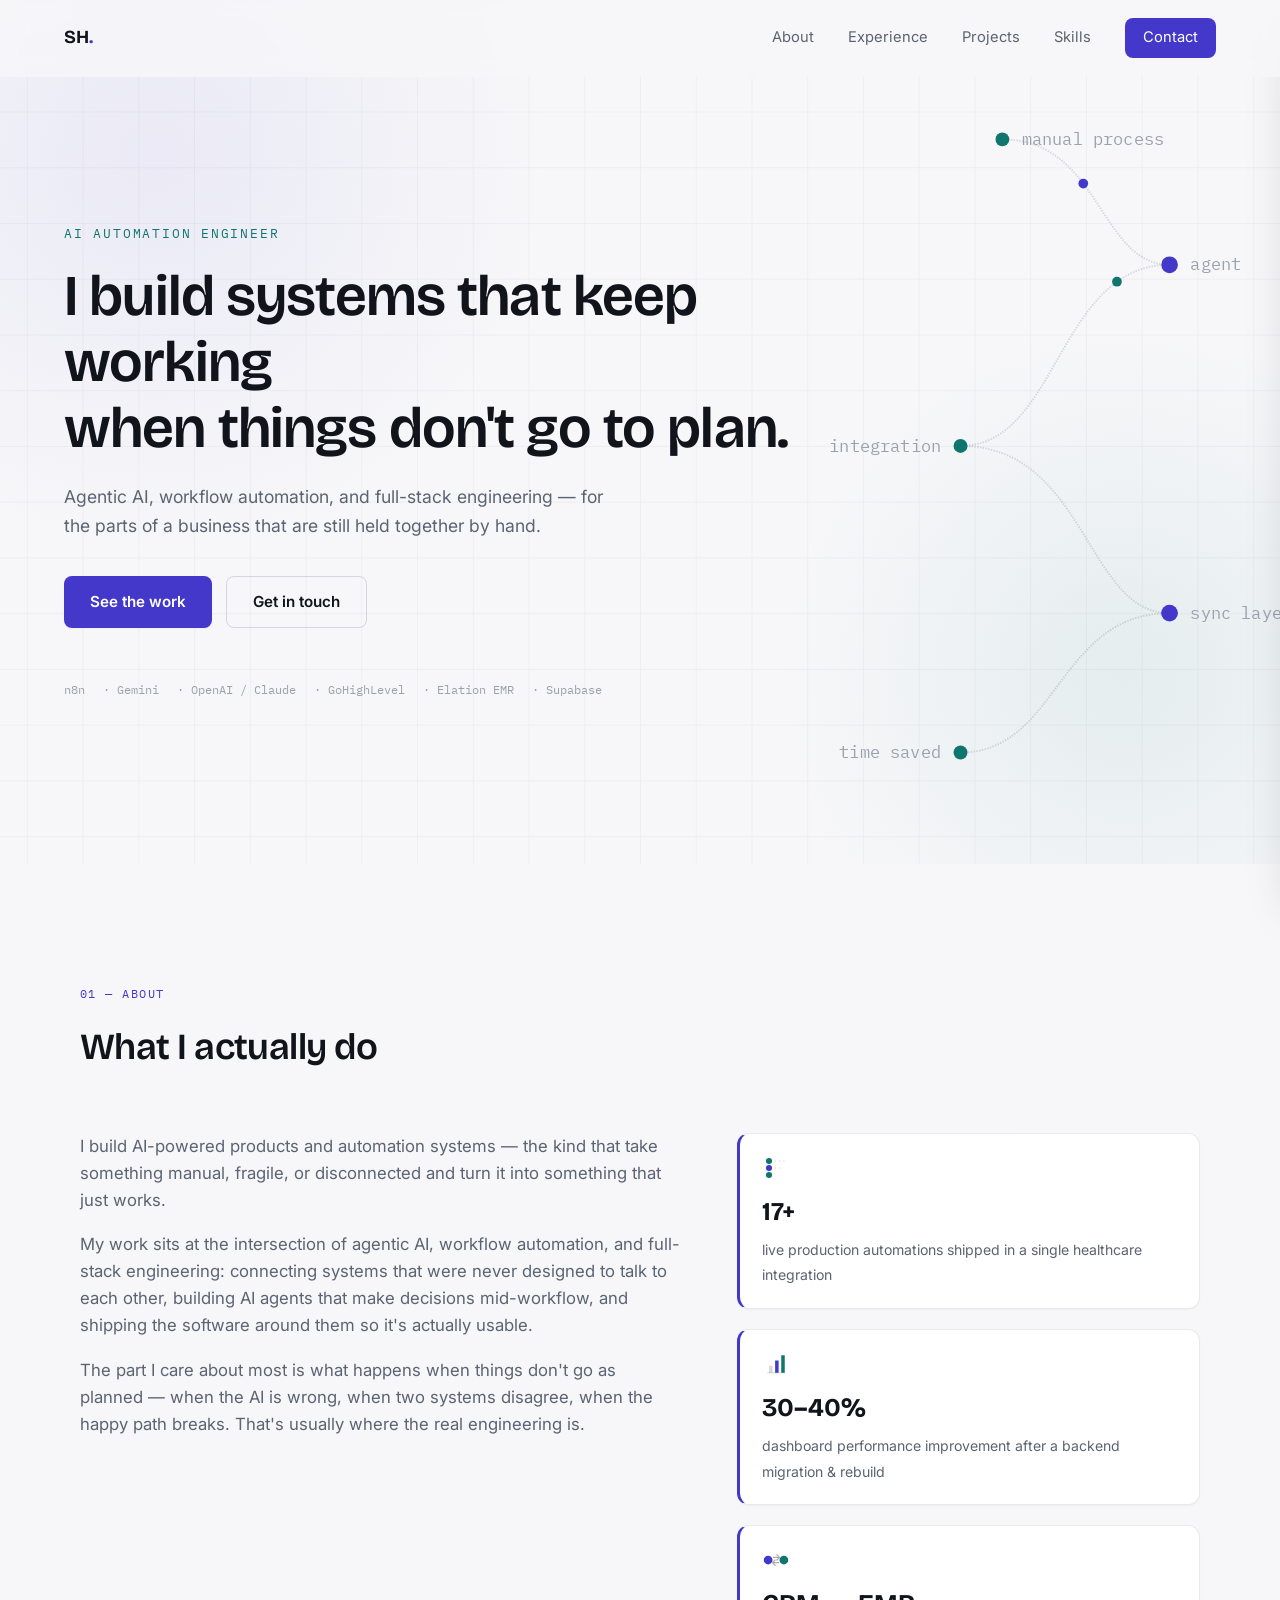
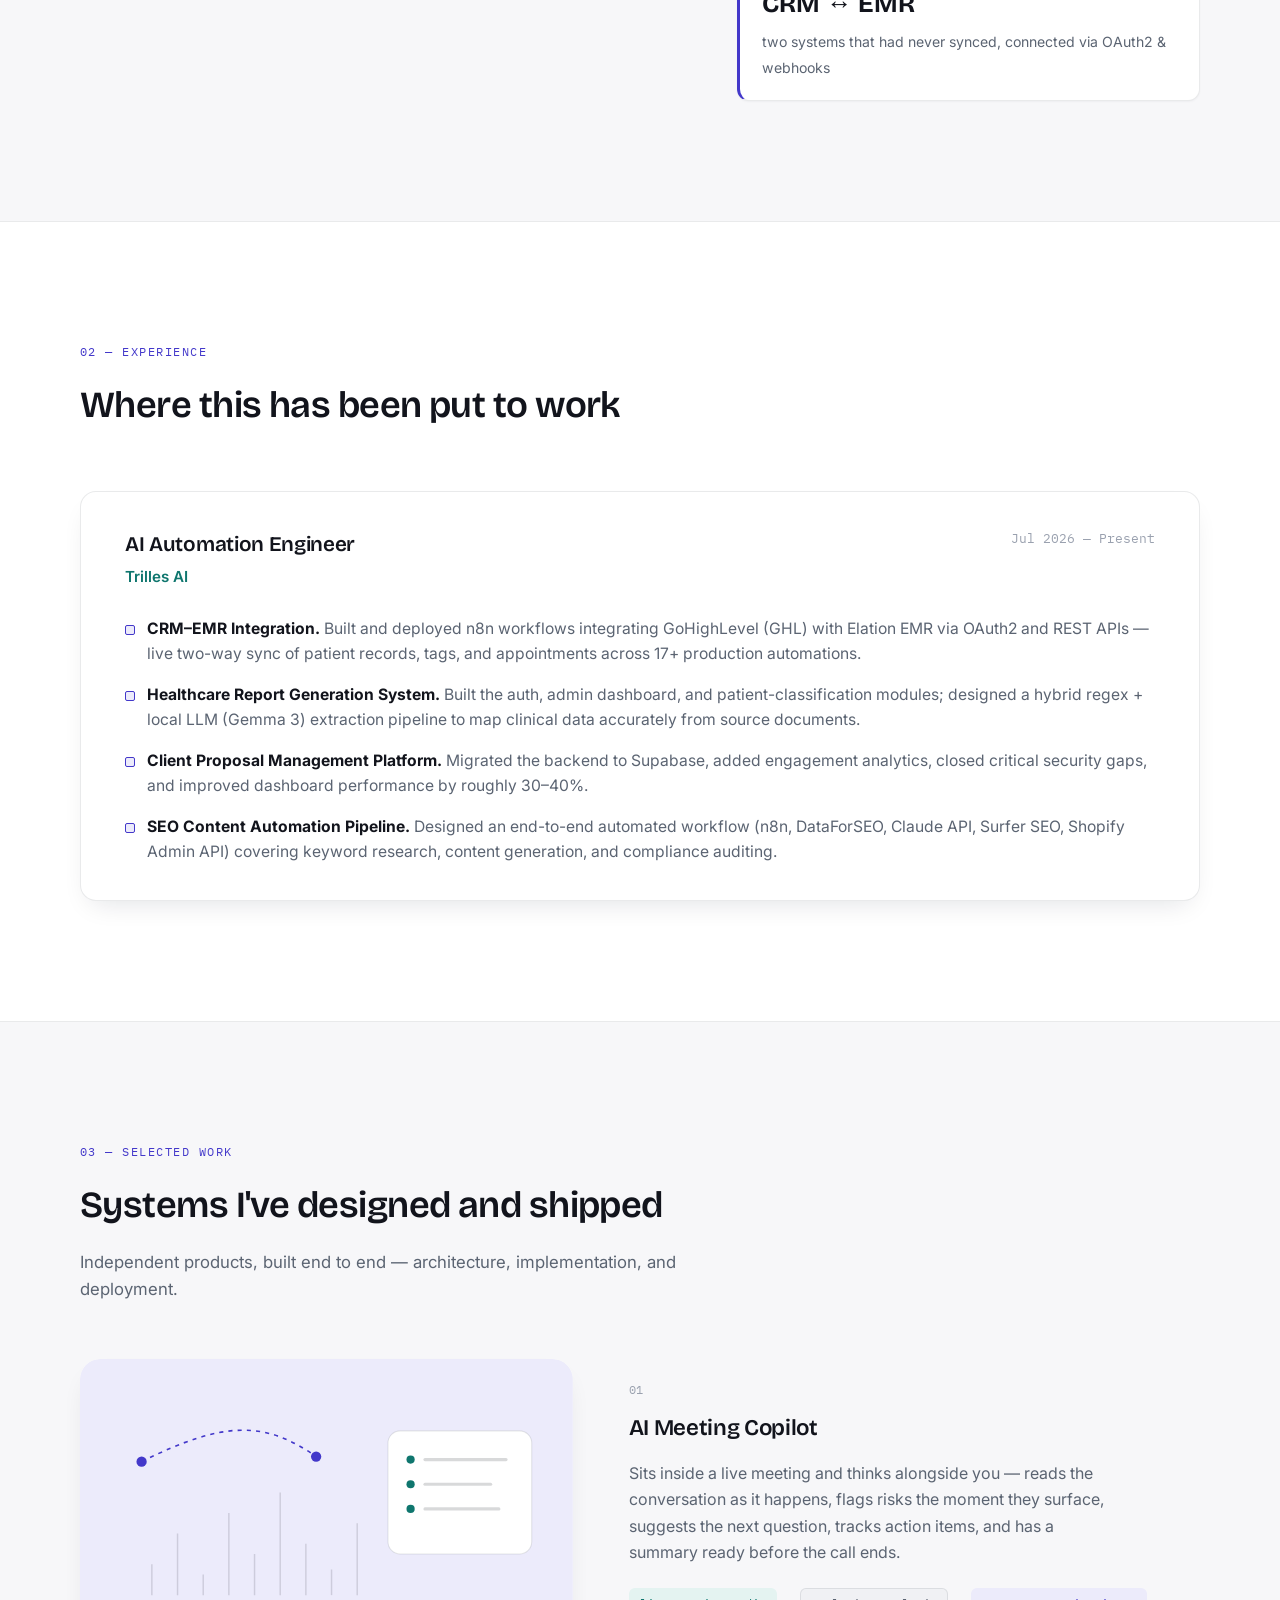
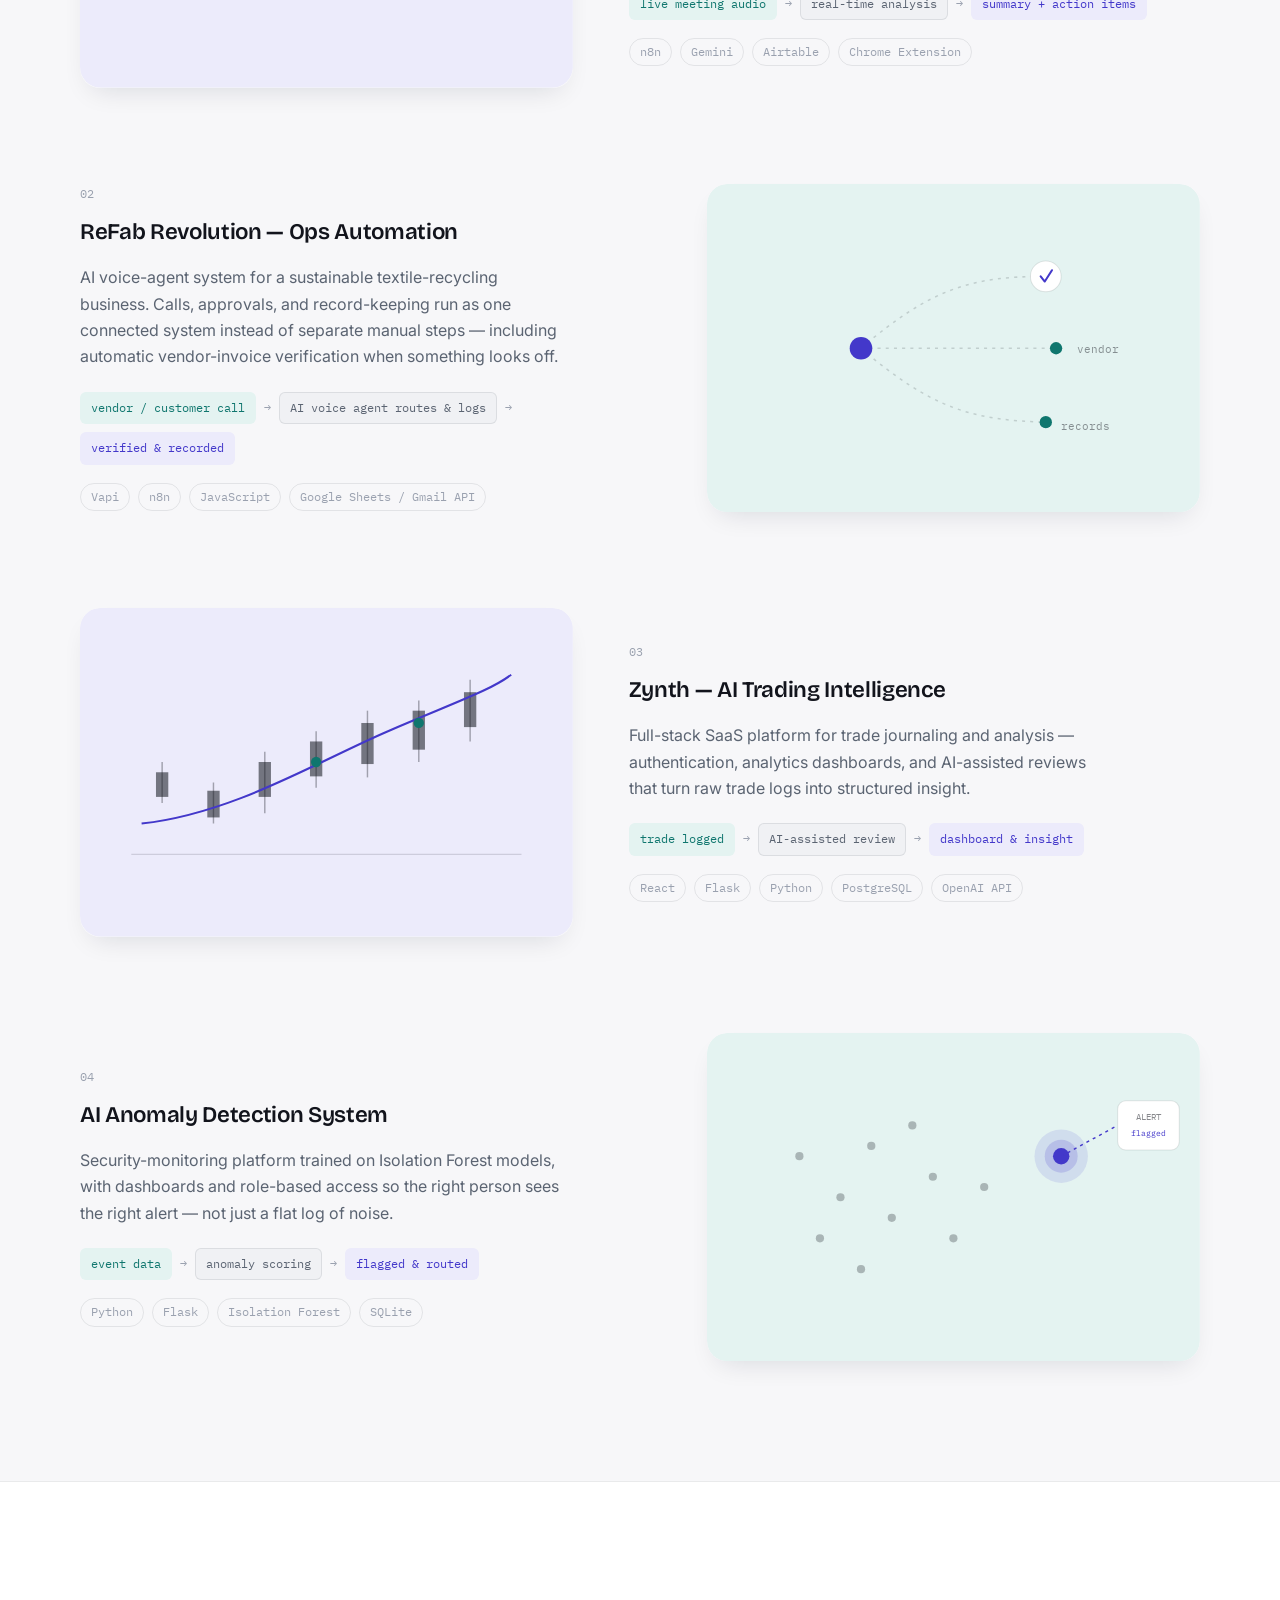
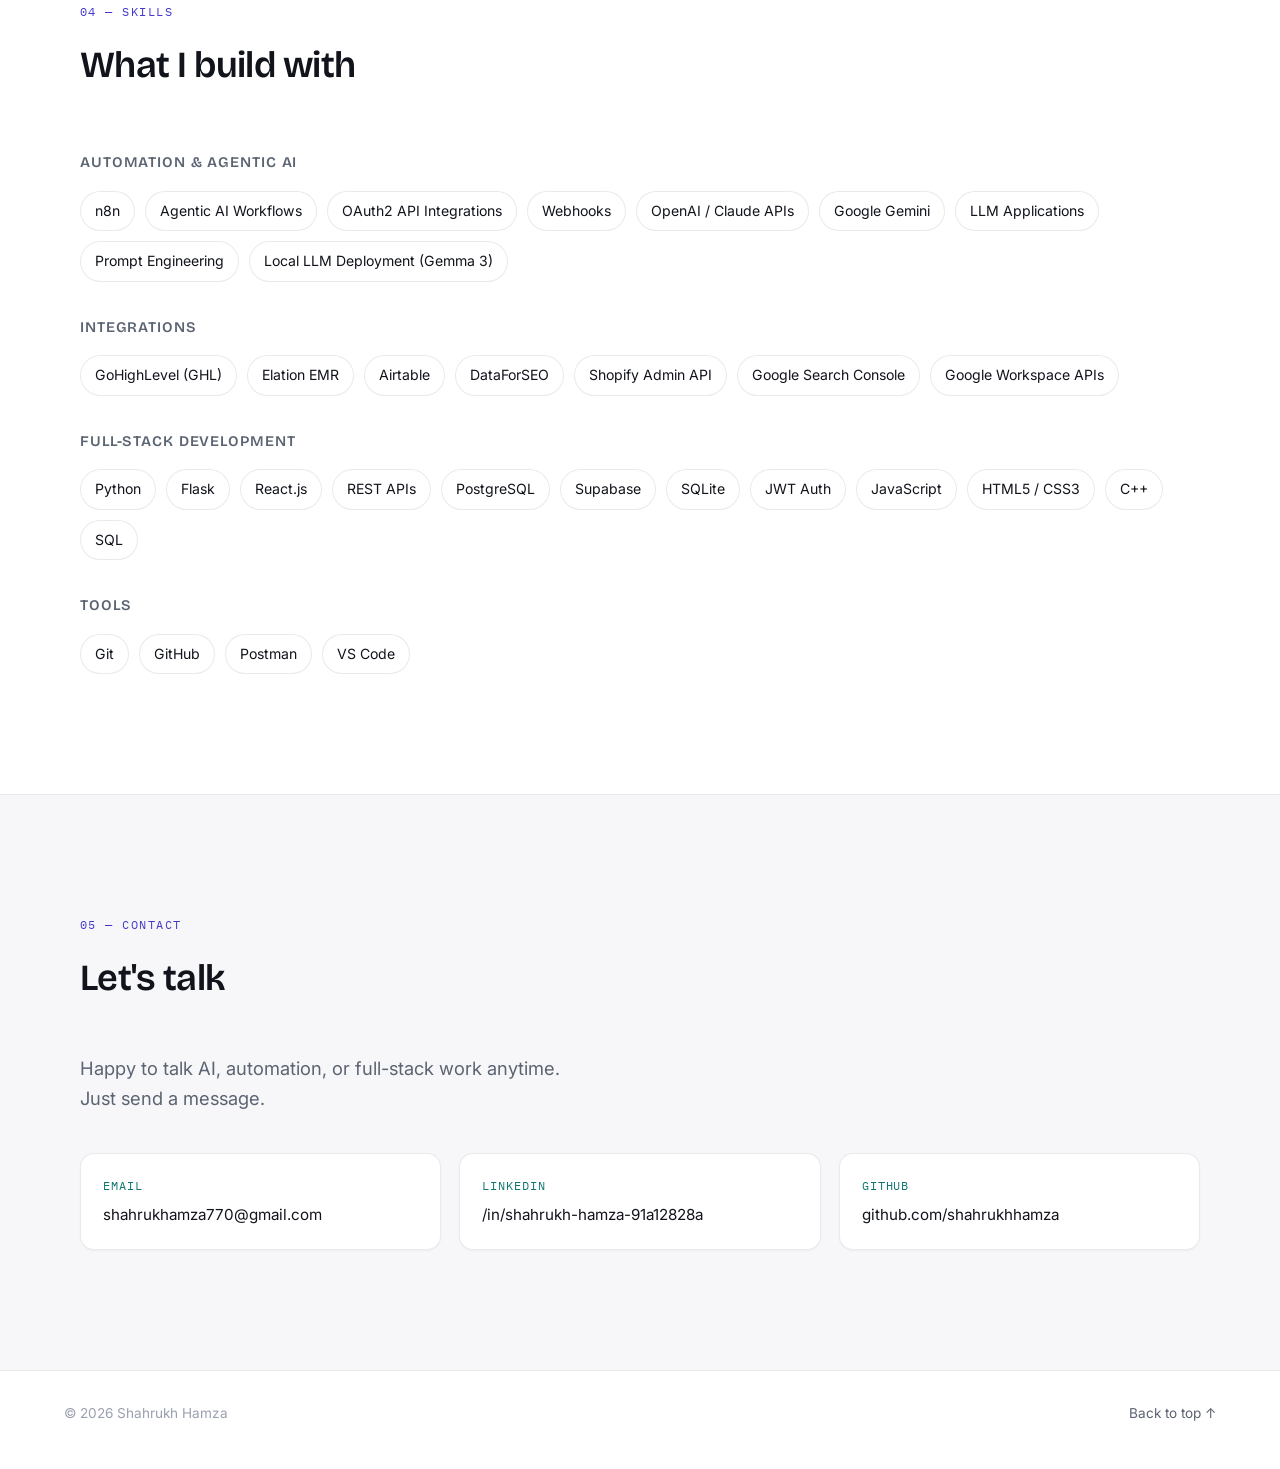
==== index.html @ 1cb0f859 "Initial portfolio" ====
<!DOCTYPE html>
<html lang="en">
<head>
<meta charset="UTF-8">
<meta name="viewport" content="width=device-width, initial-scale=1.0">
<title>Shahrukh Hamza — AI Automation Engineer</title>
<meta name="description" content="AI Automation Engineer building agentic AI systems, integrations, and full-stack apps.">
<link rel="preconnect" href="https://fonts.googleapis.com">
<link rel="preconnect" href="https://fonts.gstatic.com" crossorigin>
<link href="https://fonts.googleapis.com/css2?family=Bricolage+Grotesque:opsz,wght@12..96,400..800&family=Inter:wght@400;500;600;700&family=IBM+Plex+Mono:wght@400;500&display=swap" rel="stylesheet">
<link rel="stylesheet" href="style.css">
</head>
<body>

<div class="progress" id="progress"></div>

<header class="nav" id="nav">
  <a href="#hero" class="nav__mark">SH<span class="nav__dot">.</span></a>
  <nav class="nav__links">
    <a href="#about" data-nav="about">About</a>
    <a href="#experience" data-nav="experience">Experience</a>
    <a href="#projects" data-nav="projects">Projects</a>
    <a href="#skills" data-nav="skills">Skills</a>
    <a href="#contact" class="nav__cta" data-nav="contact">Contact</a>
  </nav>
  <button class="nav__toggle" id="navToggle" aria-label="Toggle menu" aria-expanded="false">
    <span></span><span></span><span></span>
  </button>
</header>

<div class="mobile-menu" id="mobileMenu">
  <a href="#about">About</a>
  <a href="#experience">Experience</a>
  <a href="#projects">Projects</a>
  <a href="#skills">Skills</a>
  <a href="#contact">Contact</a>
</div>

<main>

  <!-- ================= HERO ================= -->
  <section class="hero" id="hero">
    <svg class="hero__graph" viewBox="0 0 1200 620" preserveAspectRatio="xMidYMid slice" aria-hidden="true">
      <defs>
        <pattern id="grid" width="40" height="40" patternUnits="userSpaceOnUse">
          <path d="M 40 0 L 0 0 0 40" fill="none" stroke="rgba(15,23,42,0.05)" stroke-width="1"/>
        </pattern>
        <linearGradient id="flowWarm" x1="0" y1="0" x2="1" y2="0">
          <stop offset="0%" stop-color="#FF6B4D" stop-opacity="0"/>
          <stop offset="50%" stop-color="#FF6B4D" stop-opacity="1"/>
          <stop offset="100%" stop-color="#FF6B4D" stop-opacity="0"/>
        </linearGradient>
        <linearGradient id="flowCool" x1="0" y1="0" x2="1" y2="0">
          <stop offset="0%" stop-color="#4FD8C4" stop-opacity="0"/>
          <stop offset="50%" stop-color="#4FD8C4" stop-opacity="1"/>
          <stop offset="100%" stop-color="#4FD8C4" stop-opacity="0"/>
        </linearGradient>
      </defs>

      <rect width="1200" height="620" fill="url(#grid)"/>

      <!-- connector paths -->
      <g fill="none" stroke-width="1.4">
        <path id="path1" class="edge" d="M 860 100 C 930 100, 930 190, 980 190"/>
        <path id="path2" class="edge" d="M 980 190 C 900 190, 900 320, 830 320"/>
        <path id="path3" class="edge" d="M 830 320 C 920 320, 920 440, 980 440"/>
        <path id="path4" class="edge" d="M 980 440 C 900 440, 900 540, 830 540"/>
      </g>

      <!-- flow pulses -->
      <g>
        <circle class="pulse pulse--warm" r="3.5"><animateMotion dur="4.5s" repeatCount="indefinite" path="M 860 100 C 930 100, 930 190, 980 190"/></circle>
        <circle class="pulse pulse--cool" r="3.5"><animateMotion dur="4.5s" begin="1.1s" repeatCount="indefinite" path="M 980 190 C 900 190, 900 320, 830 320"/></circle>
        <circle class="pulse pulse--warm" r="3.5"><animateMotion dur="4.5s" begin="2.2s" repeatCount="indefinite" path="M 830 320 C 920 320, 920 440, 980 440"/></circle>
        <circle class="pulse pulse--cool" r="3.5"><animateMotion dur="4.5s" begin="3.3s" repeatCount="indefinite" path="M 980 440 C 900 440, 900 540, 830 540"/></circle>
      </g>

      <!-- nodes -->
      <g transform="translate(860,100)"><g class="node" style="animation-delay:.15s">
        <circle r="5" class="node__dot node__dot--cool"/>
        <text class="node__label" x="14" y="4">manual process</text>
      </g></g>
      <g transform="translate(980,190)"><g class="node" style="animation-delay:.3s">
        <circle r="6" class="node__dot node__dot--warm"/>
        <text class="node__label" x="15" y="4">agent</text>
      </g></g>
      <g transform="translate(830,320)"><g class="node" style="animation-delay:.45s">
        <circle r="5" class="node__dot node__dot--cool"/>
        <text class="node__label" x="-14" y="4" text-anchor="end">integration</text>
      </g></g>
      <g transform="translate(980,440)"><g class="node" style="animation-delay:.6s">
        <circle r="6" class="node__dot node__dot--warm"/>
        <text class="node__label" x="15" y="4">sync layer</text>
      </g></g>
      <g transform="translate(830,540)"><g class="node" style="animation-delay:.75s">
        <circle r="5" class="node__dot node__dot--cool"/>
        <text class="node__label" x="-14" y="4" text-anchor="end">time saved</text>
      </g></g>
    </svg>

    <div class="hero__content">
      <p class="eyebrow">AI Automation Engineer</p>
      <h1 class="hero__headline">I build systems that keep working<br>when things don't go to plan.</h1>
      <p class="hero__sub">Agentic AI, workflow automation, and full-stack engineering — for the parts of a business that are still held together by hand.</p>
      <div class="hero__actions">
        <a href="#projects" class="btn btn--primary">See the work</a>
        <a href="#contact" class="btn btn--ghost">Get in touch</a>
      </div>
      <div class="hero__stack" aria-label="Tools and platforms">
        <span>n8n</span><span>Gemini</span><span>OpenAI / Claude</span><span>GoHighLevel</span><span>Elation EMR</span><span>Supabase</span>
      </div>
    </div>
  </section>

  <!-- ================= ABOUT ================= -->
  <section class="section" id="about">
    <div class="section__inner about">
      <div class="section__head">
        <p class="section__tag">01 — About</p>
        <h2>What I actually do</h2>
      </div>
      <div class="about__grid">
        <div class="about__text">
          <p>I build AI-powered products and automation systems — the kind that take something manual, fragile, or disconnected and turn it into something that just works.</p>
          <p>My work sits at the intersection of agentic AI, workflow automation, and full-stack engineering: connecting systems that were never designed to talk to each other, building AI agents that make decisions mid-workflow, and shipping the software around them so it's actually usable.</p>
          <p>The part I care about most is what happens when things don't go as planned — when the AI is wrong, when two systems disagree, when the happy path breaks. That's usually where the real engineering is.</p>
        </div>
        <div class="about__proof">
          <div class="proof__item">
            <svg class="proof__glyph" viewBox="0 0 32 32" width="28" height="28">
              <line x1="8" y1="24" x2="8" y2="8" stroke="rgba(18,20,28,0.14)" stroke-width="1.4"/>
              <circle cx="8" cy="24" r="3.5" fill="var(--accent-flow)"/>
              <circle cx="8" cy="16" r="3.5" fill="var(--accent-primary)"/>
              <circle cx="8" cy="8" r="3.5" fill="var(--accent-flow)"/>
              <line x1="14" y1="8" x2="26" y2="8" stroke="rgba(18,20,28,0.14)" stroke-width="1.4" stroke-dasharray="2 3"/>
              <line x1="14" y1="16" x2="22" y2="16" stroke="rgba(18,20,28,0.14)" stroke-width="1.4" stroke-dasharray="2 3"/>
            </svg>
            <span class="proof__num" data-count-to="17" data-suffix="+">0+</span>
            <span class="proof__label">live production automations shipped in a single healthcare integration</span>
          </div>
          <div class="proof__item">
            <svg class="proof__glyph" viewBox="0 0 32 32" width="28" height="28">
              <line x1="6" y1="26" x2="26" y2="26" stroke="rgba(18,20,28,0.14)" stroke-width="1.4"/>
              <rect x="8" y="18" width="4" height="8" fill="rgba(18,20,28,0.16)"/>
              <rect x="15" y="12" width="4" height="14" fill="var(--accent-primary)"/>
              <rect x="22" y="6" width="4" height="20" fill="var(--accent-flow)"/>
            </svg>
            <span class="proof__num">30–40%</span>
            <span class="proof__label">dashboard performance improvement after a backend migration &amp; rebuild</span>
          </div>
          <div class="proof__item">
            <svg class="proof__glyph" viewBox="0 0 32 32" width="28" height="28">
              <circle cx="7" cy="16" r="5" fill="var(--accent-primary)"/>
              <circle cx="25" cy="16" r="5" fill="var(--accent-flow)"/>
              <path d="M13 13 L20 13 M20 13 L17 10 M20 13 L17 16" stroke="rgba(18,20,28,0.35)" stroke-width="1.4" fill="none" stroke-linecap="round" stroke-linejoin="round"/>
              <path d="M19 19 L12 19 M12 19 L15 16 M12 19 L15 22" stroke="rgba(18,20,28,0.35)" stroke-width="1.4" fill="none" stroke-linecap="round" stroke-linejoin="round"/>
            </svg>
            <span class="proof__num">CRM ↔ EMR</span>
            <span class="proof__label">two systems that had never synced, connected via OAuth2 &amp; webhooks</span>
          </div>
        </div>
      </div>
    </div>
  </section>

  <!-- ================= EXPERIENCE ================= -->
  <section class="section section--alt" id="experience">
    <div class="section__inner">
      <div class="section__head">
        <p class="section__tag">02 — Experience</p>
        <h2>Where this has been put to work</h2>
      </div>

      <div class="exp-card">
        <div class="exp-card__head">
          <div>
            <h3>AI Automation Engineer</h3>
            <p class="exp-card__org">Trilles AI</p>
          </div>
          <p class="exp-card__date">Jul 2026 — Present</p>
        </div>
        <ul class="exp-card__list">
          <li><strong>CRM–EMR Integration.</strong> Built and deployed n8n workflows integrating GoHighLevel (GHL) with Elation EMR via OAuth2 and REST APIs — live two-way sync of patient records, tags, and appointments across 17+ production automations.</li>
          <li><strong>Healthcare Report Generation System.</strong> Built the auth, admin dashboard, and patient-classification modules; designed a hybrid regex + local LLM (Gemma 3) extraction pipeline to map clinical data accurately from source documents.</li>
          <li><strong>Client Proposal Management Platform.</strong> Migrated the backend to Supabase, added engagement analytics, closed critical security gaps, and improved dashboard performance by roughly 30–40%.</li>
          <li><strong>SEO Content Automation Pipeline.</strong> Designed an end-to-end automated workflow (n8n, DataForSEO, Claude API, Surfer SEO, Shopify Admin API) covering keyword research, content generation, and compliance auditing.</li>
        </ul>
      </div>
    </div>
  </section>

  <!-- ================= PROJECTS ================= -->
  <section class="section" id="projects">
    <div class="section__inner">
      <div class="section__head">
        <p class="section__tag">03 — Selected Work</p>
        <h2>Systems I've designed and shipped</h2>
        <p class="section__intro">Independent products, built end to end — architecture, implementation, and deployment.</p>
      </div>

      <div class="case-list">

        <article class="case">
          <div class="case__art" style="--tint: var(--accent-primary-tint)">
            <svg viewBox="0 0 480 320" class="case__svg">
              <rect x="0" y="0" width="480" height="320" fill="var(--tint)" rx="20"/>
              <g stroke="rgba(18,20,28,0.14)" stroke-width="1.4">
                <line x1="70" y1="230" x2="70" y2="200"/>
                <line x1="95" y1="230" x2="95" y2="170"/>
                <line x1="120" y1="230" x2="120" y2="210"/>
                <line x1="145" y1="230" x2="145" y2="150"/>
                <line x1="170" y1="230" x2="170" y2="190"/>
                <line x1="195" y1="230" x2="195" y2="130"/>
                <line x1="220" y1="230" x2="220" y2="180"/>
                <line x1="245" y1="230" x2="245" y2="205"/>
                <line x1="270" y1="230" x2="270" y2="160"/>
              </g>
              <path d="M60 100 C 140 60, 180 60, 230 95" fill="none" stroke="var(--accent-primary)" stroke-width="1.6" stroke-dasharray="4 5"/>
              <circle cx="60" cy="100" r="5" fill="var(--accent-primary)"/>
              <circle cx="230" cy="95" r="5" fill="var(--accent-primary)"/>
              <rect x="300" y="70" width="140" height="120" rx="12" fill="#fff" stroke="rgba(18,20,28,0.1)"/>
              <circle cx="322" cy="98" r="4" fill="var(--accent-flow)"/>
              <line x1="336" y1="98" x2="415" y2="98" stroke="rgba(18,20,28,0.16)" stroke-width="3" stroke-linecap="round"/>
              <circle cx="322" cy="122" r="4" fill="var(--accent-flow)"/>
              <line x1="336" y1="122" x2="400" y2="122" stroke="rgba(18,20,28,0.16)" stroke-width="3" stroke-linecap="round"/>
              <circle cx="322" cy="146" r="4" fill="var(--accent-flow)"/>
              <line x1="336" y1="146" x2="408" y2="146" stroke="rgba(18,20,28,0.16)" stroke-width="3" stroke-linecap="round"/>
            </svg>
          </div>
          <div class="case__body">
            <span class="case__index">01</span>
            <h3>AI Meeting Copilot</h3>
            <p class="case__desc">Sits inside a live meeting and thinks alongside you — reads the conversation as it happens, flags risks the moment they surface, suggests the next question, tracks action items, and has a summary ready before the call ends.</p>
            <div class="case__flow">
              <span class="flow__step flow__step--in">live meeting audio</span>
              <span class="flow__arrow">→</span>
              <span class="flow__step">real-time analysis</span>
              <span class="flow__arrow">→</span>
              <span class="flow__step flow__step--out">summary + action items</span>
            </div>
            <div class="case__stack">
              <span>n8n</span><span>Gemini</span><span>Airtable</span><span>Chrome Extension</span>
            </div>
          </div>
        </article>

        <article class="case case--reverse">
          <div class="case__art" style="--tint: var(--accent-flow-tint)">
            <svg viewBox="0 0 480 320" class="case__svg">
              <rect x="0" y="0" width="480" height="320" fill="var(--tint)" rx="20"/>
              <g fill="none" stroke="rgba(18,20,28,0.16)" stroke-width="1.5" stroke-dasharray="3 5">
                <path d="M150 160 C 220 100, 260 90, 330 90"/>
                <path d="M150 160 C 230 160, 260 160, 340 160"/>
                <path d="M150 160 C 220 220, 260 230, 330 232"/>
              </g>
              <circle cx="150" cy="160" r="11" fill="var(--accent-primary)"/>
              <circle cx="330" cy="90" r="6" fill="var(--accent-flow)"/>
              <circle cx="340" cy="160" r="6" fill="var(--accent-flow)"/>
              <circle cx="330" cy="232" r="6" fill="var(--accent-flow)"/>
              <g transform="translate(330,90)">
                <circle r="15" fill="#fff" stroke="rgba(18,20,28,0.1)"/>
                <path d="M-5 0 L -1 5 L 6 -6" fill="none" stroke="var(--accent-primary)" stroke-width="2" stroke-linecap="round" stroke-linejoin="round"/>
              </g>
              <text x="360" y="165" font-family="IBM Plex Mono, monospace" font-size="11" fill="rgba(18,20,28,0.45)">vendor</text>
              <text x="345" y="240" font-family="IBM Plex Mono, monospace" font-size="11" fill="rgba(18,20,28,0.45)">records</text>
            </svg>
          </div>
          <div class="case__body">
            <span class="case__index">02</span>
            <h3>ReFab Revolution — Ops Automation</h3>
            <p class="case__desc">AI voice-agent system for a sustainable textile-recycling business. Calls, approvals, and record-keeping run as one connected system instead of separate manual steps — including automatic vendor-invoice verification when something looks off.</p>
            <div class="case__flow">
              <span class="flow__step flow__step--in">vendor / customer call</span>
              <span class="flow__arrow">→</span>
              <span class="flow__step">AI voice agent routes &amp; logs</span>
              <span class="flow__arrow">→</span>
              <span class="flow__step flow__step--out">verified &amp; recorded</span>
            </div>
            <div class="case__stack">
              <span>Vapi</span><span>n8n</span><span>JavaScript</span><span>Google Sheets / Gmail API</span>
            </div>
          </div>
        </article>

        <article class="case">
          <div class="case__art" style="--tint: var(--accent-primary-tint)">
            <svg viewBox="0 0 480 320" class="case__svg">
              <rect x="0" y="0" width="480" height="320" fill="var(--tint)" rx="20"/>
              <line x1="50" y1="240" x2="430" y2="240" stroke="rgba(18,20,28,0.14)" stroke-width="1.4"/>
              <g stroke="rgba(18,20,28,0.35)" stroke-width="1.4">
                <line x1="80" y1="190" x2="80" y2="150"/>
                <line x1="130" y1="210" x2="130" y2="170"/>
                <line x1="180" y1="200" x2="180" y2="140"/>
                <line x1="230" y1="175" x2="230" y2="120"/>
                <line x1="280" y1="165" x2="280" y2="100"/>
                <line x1="330" y1="150" x2="330" y2="90"/>
                <line x1="380" y1="130" x2="380" y2="70"/>
              </g>
              <g fill="rgba(18,20,28,0.55)">
                <rect x="74" y="160" width="12" height="24"/>
                <rect x="124" y="178" width="12" height="26"/>
                <rect x="174" y="150" width="12" height="34"/>
                <rect x="224" y="130" width="12" height="34"/>
                <rect x="274" y="112" width="12" height="40"/>
                <rect x="324" y="100" width="12" height="38"/>
                <rect x="374" y="82" width="12" height="34"/>
              </g>
              <path d="M60 210 C 150 200, 230 150, 300 120 S 400 80, 420 65" fill="none" stroke="var(--accent-primary)" stroke-width="2"/>
              <circle cx="230" cy="150" r="5" fill="var(--accent-flow)"/>
              <circle cx="330" cy="112" r="5" fill="var(--accent-flow)"/>
            </svg>
          </div>
          <div class="case__body">
            <span class="case__index">03</span>
            <h3>Zynth — AI Trading Intelligence</h3>
            <p class="case__desc">Full-stack SaaS platform for trade journaling and analysis — authentication, analytics dashboards, and AI-assisted reviews that turn raw trade logs into structured insight.</p>
            <div class="case__flow">
              <span class="flow__step flow__step--in">trade logged</span>
              <span class="flow__arrow">→</span>
              <span class="flow__step">AI-assisted review</span>
              <span class="flow__arrow">→</span>
              <span class="flow__step flow__step--out">dashboard &amp; insight</span>
            </div>
            <div class="case__stack">
              <span>React</span><span>Flask</span><span>Python</span><span>PostgreSQL</span><span>OpenAI API</span>
            </div>
          </div>
        </article>

        <article class="case case--reverse">
          <div class="case__art" style="--tint: var(--accent-flow-tint)">
            <svg viewBox="0 0 480 320" class="case__svg">
              <rect x="0" y="0" width="480" height="320" fill="var(--tint)" rx="20"/>
              <g fill="rgba(18,20,28,0.28)">
                <circle cx="90" cy="120" r="4"/>
                <circle cx="130" cy="160" r="4"/>
                <circle cx="110" cy="200" r="4"/>
                <circle cx="160" cy="110" r="4"/>
                <circle cx="180" cy="180" r="4"/>
                <circle cx="220" cy="140" r="4"/>
                <circle cx="150" cy="230" r="4"/>
                <circle cx="240" cy="200" r="4"/>
                <circle cx="270" cy="150" r="4"/>
                <circle cx="200" cy="90" r="4"/>
              </g>
              <circle cx="345" cy="120" r="26" fill="var(--accent-primary)" opacity="0.12"/>
              <circle cx="345" cy="120" r="16" fill="var(--accent-primary)" opacity="0.18"/>
              <circle cx="345" cy="120" r="8" fill="var(--accent-primary)"/>
              <line x1="345" y1="120" x2="400" y2="90" stroke="var(--accent-primary)" stroke-width="1.4" stroke-dasharray="3 4"/>
              <rect x="400" y="66" width="60" height="48" rx="8" fill="#fff" stroke="rgba(18,20,28,0.1)"/>
              <text x="430" y="85" font-family="IBM Plex Mono, monospace" font-size="9" fill="rgba(18,20,28,0.5)" text-anchor="middle">ALERT</text>
              <text x="430" y="100" font-family="IBM Plex Mono, monospace" font-size="8" fill="var(--accent-primary)" text-anchor="middle">flagged</text>
            </svg>
          </div>
          <div class="case__body">
            <span class="case__index">04</span>
            <h3>AI Anomaly Detection System</h3>
            <p class="case__desc">Security-monitoring platform trained on Isolation Forest models, with dashboards and role-based access so the right person sees the right alert — not just a flat log of noise.</p>
            <div class="case__flow">
              <span class="flow__step flow__step--in">event data</span>
              <span class="flow__arrow">→</span>
              <span class="flow__step">anomaly scoring</span>
              <span class="flow__arrow">→</span>
              <span class="flow__step flow__step--out">flagged &amp; routed</span>
            </div>
            <div class="case__stack">
              <span>Python</span><span>Flask</span><span>Isolation Forest</span><span>SQLite</span>
            </div>
          </div>
        </article>

      </div>
    </div>
  </section>

  <!-- ================= SKILLS ================= -->
  <section class="section section--alt" id="skills">
    <div class="section__inner">
      <div class="section__head">
        <p class="section__tag">04 — Skills</p>
        <h2>What I build with</h2>
      </div>

      <div class="skills">
        <div class="skills__group">
          <h4>Automation &amp; Agentic AI</h4>
          <div class="chips">
            <span>n8n</span><span>Agentic AI Workflows</span><span>OAuth2 API Integrations</span><span>Webhooks</span><span>OpenAI / Claude APIs</span><span>Google Gemini</span><span>LLM Applications</span><span>Prompt Engineering</span><span>Local LLM Deployment (Gemma 3)</span>
          </div>
        </div>
        <div class="skills__group">
          <h4>Integrations</h4>
          <div class="chips">
            <span>GoHighLevel (GHL)</span><span>Elation EMR</span><span>Airtable</span><span>DataForSEO</span><span>Shopify Admin API</span><span>Google Search Console</span><span>Google Workspace APIs</span>
          </div>
        </div>
        <div class="skills__group">
          <h4>Full-Stack Development</h4>
          <div class="chips">
            <span>Python</span><span>Flask</span><span>React.js</span><span>REST APIs</span><span>PostgreSQL</span><span>Supabase</span><span>SQLite</span><span>JWT Auth</span><span>JavaScript</span><span>HTML5 / CSS3</span><span>C++</span><span>SQL</span>
          </div>
        </div>
        <div class="skills__group">
          <h4>Tools</h4>
          <div class="chips">
            <span>Git</span><span>GitHub</span><span>Postman</span><span>VS Code</span>
          </div>
        </div>
      </div>
    </div>
  </section>

  <!-- ================= CONTACT ================= -->
  <section class="section" id="contact">
    <div class="section__inner contact">
      <div class="section__head">
        <p class="section__tag">05 — Contact</p>
        <h2>Let's talk</h2>
      </div>
      <p class="contact__line">Happy to talk AI, automation, or full-stack work anytime. Just send a message.</p>
      <div class="contact__links">
        <a href="mailto:shahrukhamza770@gmail.com" class="contact__card">
          <span class="contact__label">Email</span>
          <span class="contact__value">shahrukhamza770@gmail.com</span>
        </a>
        <a href="https://www.linkedin.com/in/shahrukh-hamza-91a12828a" target="_blank" rel="noopener" class="contact__card">
          <span class="contact__label">LinkedIn</span>
          <span class="contact__value">/in/shahrukh-hamza-91a12828a</span>
        </a>
        <a href="https://github.com/shahrukhhamza" target="_blank" rel="noopener" class="contact__card">
          <span class="contact__label">GitHub</span>
          <span class="contact__value">github.com/shahrukhhamza</span>
        </a>
      </div>
    </div>
  </section>

</main>

<footer class="footer">
  <p>© 2026 Shahrukh Hamza</p>
  <a href="#hero" class="footer__top">Back to top ↑</a>
</footer>

<script src="script.js"></script>
</body>
</html>
---- style.css ----
/* ================= TOKENS ================= */
:root{
  --bg:          #F7F7F9;
  --bg-elevated: #FFFFFF;
  --bg-sunken:   #F0F1F4;
  --ink:         #12141C;
  --ink-dim:     #5B6472;
  --ink-faint:   #9AA1AF;
  --line:        rgba(15,23,42,0.09);
  --line-strong: rgba(15,23,42,0.14);

  --accent-primary:      #4338CA;
  --accent-primary-tint: #ECEBFB;
  --accent-flow:         #0F766E;
  --accent-flow-tint:    #E4F3F1;

  --shadow-sm: 0 1px 2px rgba(16,24,40,0.04);
  --shadow-md: 0 12px 28px -12px rgba(16,24,40,0.14);
  --shadow-lg: 0 24px 48px -16px rgba(16,24,40,0.18);

  --ease: cubic-bezier(0.16, 1, 0.3, 1);

  --font-display: "Bricolage Grotesque", sans-serif;
  --font-body: "Inter", sans-serif;
  --font-mono: "IBM Plex Mono", monospace;

  --maxw: 1120px;
}

*{ box-sizing: border-box; }
html{ scroll-behavior: smooth; }

.progress{
  position: fixed; top:0; left:0; height: 3px; width: 0%;
  background: linear-gradient(90deg, var(--accent-primary), var(--accent-flow));
  z-index: 60; transition: width .1s linear;
}
body{
  margin:0;
  background: var(--bg);
  color: var(--ink);
  font-family: var(--font-body);
  font-size: 16px;
  line-height: 1.6;
  -webkit-font-smoothing: antialiased;
}
h1,h2,h3,h4{
  font-family: var(--font-display);
  margin: 0;
  letter-spacing: -0.015em;
}
p{ margin: 0; }
a{ color: inherit; text-decoration: none; }
ul{ margin:0; padding:0; list-style:none; }
img,svg{ display:block; max-width:100%; }

:focus-visible{
  outline: 2px solid var(--accent-primary);
  outline-offset: 3px;
  border-radius: 4px;
}

@media (prefers-reduced-motion: reduce){
  *{ animation-duration: 0.001ms !important; animation-iteration-count: 1 !important; transition-duration: 0.001ms !important; scroll-behavior: auto !important; }
}

/* ================= NAV ================= */
.nav{
  position: fixed; top:0; left:0; right:0; z-index: 50;
  display:flex; align-items:center; justify-content:space-between;
  padding: 18px clamp(20px, 5vw, 64px);
  background: rgba(247,247,249,0.82);
  backdrop-filter: blur(10px);
  border-bottom: 1px solid transparent;
  transition: border-color .2s ease, box-shadow .2s ease;
}
.nav.is-scrolled{ border-bottom-color: var(--line); box-shadow: var(--shadow-sm); }
.nav__mark{
  font-family: var(--font-display); font-weight:700; font-size: 1.15rem;
  letter-spacing: 0.01em;
}
.nav__dot{ color: var(--accent-primary); }
.nav__links{ display:flex; align-items:center; gap: 34px; font-size: 0.92rem; color: var(--ink-dim); }
.nav__links a{ transition: color .15s var(--ease); position:relative; }
.nav__links a:hover{ color: var(--ink); }
.nav__links a:not(.nav__cta)::after{
  content:""; position:absolute; left:0; bottom:-6px; width:100%; height:1.5px;
  background: var(--accent-primary); transform: scaleX(0); transform-origin: left;
  transition: transform .3s var(--ease);
}
.nav__links a.is-active:not(.nav__cta){ color: var(--ink); }
.nav__links a.is-active:not(.nav__cta)::after{ transform: scaleX(1); }
.nav__cta{
  color: #fff !important;
  background: var(--accent-primary);
  padding: 8px 18px; border-radius: 8px;
  transition: background .15s ease, transform .15s ease;
}
.nav__cta:hover{ background:#372DAE; transform: translateY(-1px); }
.nav__toggle{
  display:none; flex-direction:column; gap:5px; background:none; border:none; cursor:pointer; padding: 6px;
}
.nav__toggle span{ width:22px; height:2px; background: var(--ink); display:block; transition: transform .2s ease, opacity .2s ease; }
.nav__toggle.is-active span:nth-child(1){ transform: translateY(7px) rotate(45deg); }
.nav__toggle.is-active span:nth-child(2){ opacity:0; }
.nav__toggle.is-active span:nth-child(3){ transform: translateY(-7px) rotate(-45deg); }

.mobile-menu{
  position: fixed; top:0; right:0; height:100vh; width: min(78vw, 320px);
  background: var(--bg-elevated); z-index: 49;
  display:flex; flex-direction:column; gap: 28px;
  padding: 100px 32px;
  transform: translateX(100%);
  transition: transform .3s ease;
  border-left: 1px solid var(--line);
  box-shadow: var(--shadow-lg);
}
.mobile-menu.is-open{ transform: translateX(0); }
.mobile-menu a{ font-size: 1.1rem; color: var(--ink-dim); }
.mobile-menu a:hover{ color: var(--ink); }

/* ================= HERO ================= */
.hero{
  position: relative;
  min-height: 96vh;
  display:flex; align-items:center;
  overflow:hidden;
  padding: 140px clamp(20px, 5vw, 64px) 80px;
  background:
    radial-gradient(640px circle at 12% 18%, rgba(67,56,202,0.07), transparent 62%),
    radial-gradient(560px circle at 88% 78%, rgba(15,118,110,0.08), transparent 62%);
}
.hero__graph{
  position:absolute; inset:0; width:100%; height:100%; z-index:0;
  transition: transform .2s var(--ease);
}
.edge{
  stroke: var(--line-strong);
  stroke-dasharray: 1;
  stroke-dashoffset: 1;
  pathLength: 1;
  animation: draw 1s var(--ease) forwards;
}
#path1{ animation-delay: .05s; }
#path2{ animation-delay: .2s; }
#path3{ animation-delay: .35s; }
#path4{ animation-delay: .5s; }
@keyframes draw{ to{ stroke-dashoffset: 0; } }

.pulse--warm{ fill: var(--accent-primary); }
.pulse--cool{ fill: var(--accent-flow); }
.node__dot--warm{ fill: var(--accent-primary); }
.node__dot--cool{ fill: var(--accent-flow); }
.node{ opacity:0; animation: nodeIn .5s ease forwards; transform-box: fill-box; transform-origin: center; }
@keyframes nodeIn{ from{ opacity:0; transform: scale(0.4); } to{ opacity:1; transform: scale(1); } }

.node__label{
  font-family: var(--font-mono); font-size: 12px; fill: var(--ink-faint);
  text-transform: lowercase; letter-spacing: 0.01em;
}

.hero__content{ position:relative; z-index:1; max-width: 760px; }
.eyebrow{
  font-family: var(--font-mono); font-size: 0.8rem; text-transform: uppercase;
  letter-spacing: 0.14em; color: var(--accent-flow); margin-bottom: 20px;
  opacity:0; animation: fadeUp .6s ease forwards; animation-delay: .05s;
}
.hero__headline{
  font-size: clamp(2.2rem, 5vw, 3.6rem);
  font-weight: 600; line-height: 1.14; color: var(--ink);
  opacity:0; animation: fadeUp .7s ease forwards; animation-delay: .15s;
}
.hero__sub{
  margin-top: 22px; font-size: 1.1rem; color: var(--ink-dim); max-width: 560px;
  opacity:0; animation: fadeUp .7s ease forwards; animation-delay: .3s;
}
.hero__actions{
  display:flex; gap:14px; margin-top: 36px; flex-wrap: wrap;
  opacity:0; animation: fadeUp .7s ease forwards; animation-delay: .45s;
}
@keyframes fadeUp{ from{ opacity:0; transform: translateY(14px); } to{ opacity:1; transform: translateY(0); } }

.btn{
  font-family: var(--font-body); font-weight: 600; font-size: 0.95rem;
  padding: 13px 26px; border-radius: 8px; transition: all .18s var(--ease);
  display:inline-flex; align-items:center; position: relative; overflow: hidden;
}
.btn--primary{ background: var(--accent-primary); color: #fff; box-shadow: var(--shadow-sm); }
.btn--primary::after{
  content:""; position:absolute; top:0; left:-60%; width:40%; height:100%;
  background: linear-gradient(120deg, transparent, rgba(255,255,255,0.35), transparent);
  transform: skewX(-20deg);
  transition: left .55s var(--ease);
}
.btn--primary:hover::after{ left: 130%; }
.btn--primary:hover{ background: #372DAE; transform: translateY(-1px); box-shadow: var(--shadow-md); }
.btn--ghost{ border: 1px solid var(--line-strong); color: var(--ink); }
.btn--ghost:hover{ border-color: var(--accent-flow); color: var(--accent-flow); }

.hero__stack{
  margin-top: 52px; display:flex; gap: 10px 18px; flex-wrap: wrap;
  font-family: var(--font-mono); font-size: 0.78rem; color: var(--ink-faint);
  opacity:0; animation: fadeUp .7s ease forwards; animation-delay: .6s;
}
.hero__stack span::before{ content: "· "; color: var(--ink-faint); }
.hero__stack span:first-child::before{ content: ""; }

/* ================= SECTIONS ================= */
.section{ padding: 120px clamp(20px, 5vw, 64px); }
.section--alt{ background: var(--bg-elevated); border-top: 1px solid var(--line); border-bottom: 1px solid var(--line); }
.section__inner{ max-width: var(--maxw); margin: 0 auto; }

.section__head{ margin-bottom: 56px; max-width: 640px; }
.section__tag{
  font-family: var(--font-mono); font-size: 0.78rem; color: var(--accent-primary);
  text-transform: uppercase; letter-spacing: 0.12em; margin-bottom: 14px;
}
.section__head h2{ font-size: clamp(1.7rem, 3vw, 2.3rem); font-weight: 600; }
.section__intro{ margin-top: 14px; color: var(--ink-dim); font-size: 1.05rem; }

.reveal{ opacity:0; transform: translateY(18px); transition: opacity .7s var(--ease), transform .7s var(--ease); }
.reveal.is-visible{ opacity:1; transform: translateY(0); }

/* ---- About ---- */
.about__grid{ display:grid; grid-template-columns: 1.3fr 1fr; gap: 56px; align-items:start; }
.about__text p{ color: var(--ink-dim); font-size: 1.05rem; margin-bottom: 18px; }
.about__text p:last-child{ margin-bottom:0; }
.about__proof{ display:flex; flex-direction:column; gap: 20px; }
.proof__item{
  background: var(--bg-elevated); border: 1px solid var(--line); border-radius: 12px;
  padding: 20px 22px; box-shadow: var(--shadow-sm);
  border-left: 3px solid var(--accent-primary);
}
.proof__glyph{ display:block; margin-bottom: 10px; }
.proof__num{
  display:block; font-family: var(--font-display); font-weight:700;
  font-size: 1.6rem; color: var(--ink); margin-bottom: 4px;
}
.proof__label{ font-size: 0.88rem; color: var(--ink-dim); line-height:1.5; }

/* ---- Experience ---- */
.exp-card{
  background: var(--bg-elevated); border: 1px solid var(--line); border-radius: 16px;
  padding: 36px clamp(20px, 4vw, 44px);
  box-shadow: var(--shadow-md);
}
.exp-card__head{ display:flex; justify-content:space-between; align-items:flex-start; gap: 16px; flex-wrap:wrap; margin-bottom: 26px; }
.exp-card__head h3{ font-size: 1.3rem; font-weight:600; }
.exp-card__org{ color: var(--accent-flow); font-size: 0.95rem; margin-top: 4px; font-weight:600; }
.exp-card__date{ font-family: var(--font-mono); font-size: 0.82rem; color: var(--ink-faint); white-space:nowrap; }
.exp-card__list{ display:flex; flex-direction:column; gap: 16px; }
.exp-card__list li{ color: var(--ink-dim); font-size: 0.98rem; padding-left: 22px; position:relative; }
.exp-card__list li::before{
  content: ""; position:absolute; left:0; top:9px; width:8px; height:8px; border-radius:2px;
  background: var(--accent-primary-tint); border: 1px solid var(--accent-primary);
}
.exp-card__list strong{ color: var(--ink); }

/* ---- Projects (case-study rows) ---- */
.case-list{ display:flex; flex-direction:column; gap: 96px; }

.case{
  display:flex; align-items:center; gap: 56px;
}
.case--reverse{ flex-direction: row-reverse; }

.case__art{
  flex: 0 0 44%;
  aspect-ratio: 3/2;
  border-radius: 20px;
  overflow: hidden;
  box-shadow: var(--shadow-md);
  transition: transform .5s var(--ease);
}
.case:hover .case__art{ transform: translateY(-4px); }
.case__svg{ width:100%; height:100%; display:block; }

.case__body{ flex: 1 1 auto; position: relative; }
.case__index{
  font-family: var(--font-mono); font-size: 0.78rem; color: var(--ink-faint);
  display:block; margin-bottom: 10px;
}
.case__body h3{ font-size: 1.4rem; font-weight:600; margin-bottom: 14px; }
.case__desc{ color: var(--ink-dim); font-size: 1rem; line-height:1.65; max-width: 480px; }

.case__flow{
  display:flex; align-items:center; gap:8px; flex-wrap:wrap;
  font-family: var(--font-mono); font-size: 0.72rem;
  margin-top: 22px;
}
.flow__step{
  background: var(--bg-sunken); border:1px solid var(--line); border-radius: 6px;
  padding: 6px 10px; color: var(--ink-dim);
}
.flow__step--in{ background: var(--accent-flow-tint); border-color: transparent; color: var(--accent-flow); }
.flow__step--out{ background: var(--accent-primary-tint); border-color: transparent; color: var(--accent-primary); }
.flow__arrow{ color: var(--ink-faint); }

.case__stack{ display:flex; gap:8px; flex-wrap:wrap; margin-top: 18px; }
.case__stack span{
  font-family: var(--font-mono); font-size: 0.72rem; color: var(--ink-faint);
  border: 1px solid var(--line); border-radius: 999px; padding: 4px 10px;
}

@media (max-width: 900px){
  .case, .case--reverse{ flex-direction: column; align-items: stretch; }
  .case__art{ flex-basis: auto; }
}

/* ---- Skills ---- */
.skills{ display:flex; flex-direction:column; gap: 34px; }
.skills__group h4{
  font-size: 0.92rem; font-weight:600; color: var(--ink-dim);
  text-transform: uppercase; letter-spacing: 0.06em; margin-bottom: 16px;
}
.chips{ display:flex; flex-wrap:wrap; gap: 10px; }
.chips span{
  font-size: 0.88rem; padding: 8px 14px; border-radius: 999px;
  border: 1px solid var(--line); color: var(--ink);
  background: var(--bg-elevated);
  transition: border-color .15s ease, transform .15s ease;
}
.chips span:hover{ border-color: var(--accent-primary); transform: translateY(-1px); }

/* ---- Contact ---- */
.contact{ text-align:left; }
.contact__line{ font-size: 1.15rem; color: var(--ink-dim); margin-top: -10px; margin-bottom: 40px; max-width: 520px; }
.contact__links{ display:grid; grid-template-columns: repeat(3, 1fr); gap: 18px; }
.contact__card{
  background: var(--bg-elevated);
  border: 1px solid var(--line); border-radius: 14px; padding: 22px;
  display:flex; flex-direction:column; gap:8px;
  box-shadow: var(--shadow-sm);
  transition: border-color .2s ease, transform .2s ease, box-shadow .2s ease;
}
.contact__card:hover{ border-color: var(--accent-primary); transform: translateY(-2px); box-shadow: var(--shadow-md); }
.contact__label{ font-family: var(--font-mono); font-size: 0.75rem; color: var(--accent-flow); text-transform:uppercase; letter-spacing:0.08em; }
.contact__value{ font-size: 0.95rem; word-break: break-word; }

/* ================= FOOTER ================= */
.footer{
  display:flex; justify-content:space-between; align-items:center;
  padding: 32px clamp(20px, 5vw, 64px) 44px;
  color: var(--ink-faint); font-size: 0.85rem;
  border-top: 1px solid var(--line);
  background: var(--bg-elevated);
}
.footer__top{ color: var(--ink-dim); }
.footer__top:hover{ color: var(--ink); }

/* ================= RESPONSIVE ================= */
@media (max-width: 900px){
  .about__grid{ grid-template-columns: 1fr; gap: 36px; }
  .grid{ grid-template-columns: 1fr; }
  .contact__links{ grid-template-columns: 1fr; }
}

@media (max-width: 720px){
  .nav__links{ display:none; }
  .nav__toggle{ display:flex; }
  .hero{ padding-top: 120px; }
  .section{ padding: 80px 20px; }
  .exp-card__head{ flex-direction:column; }
}
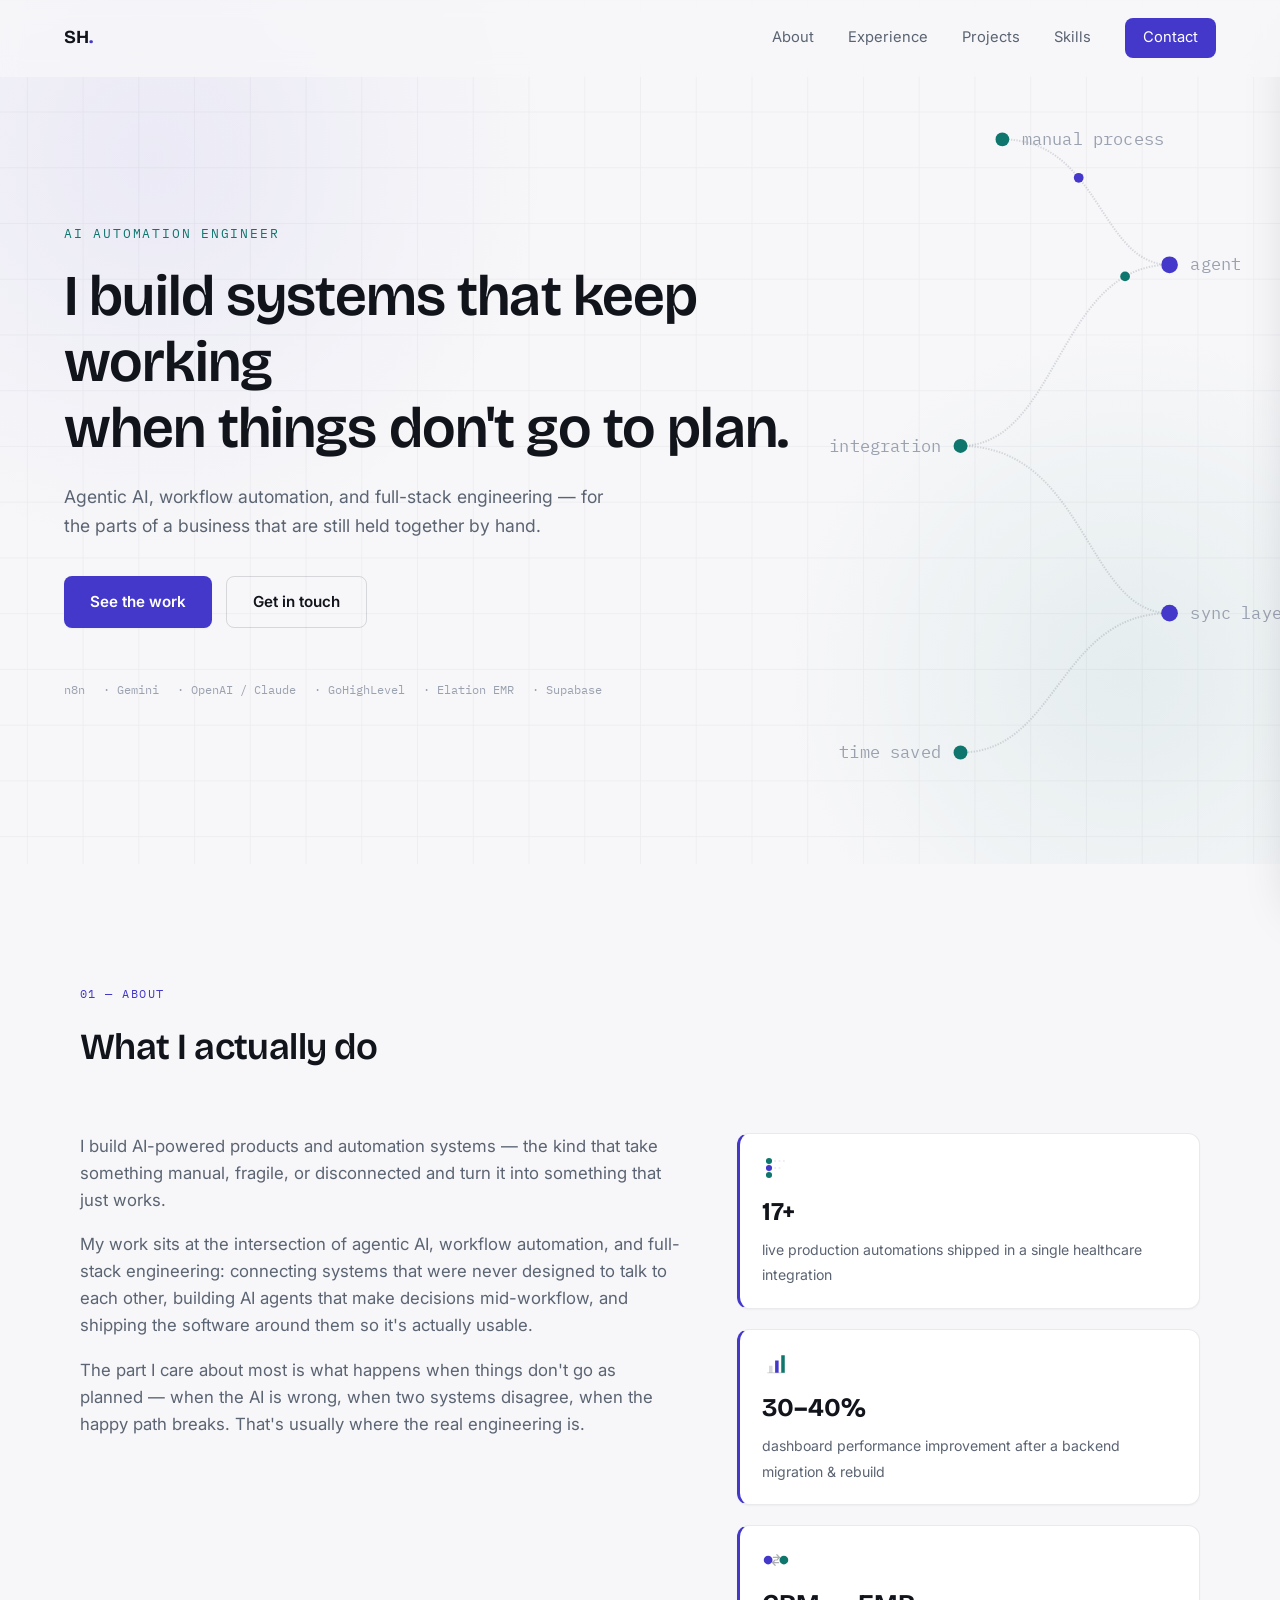
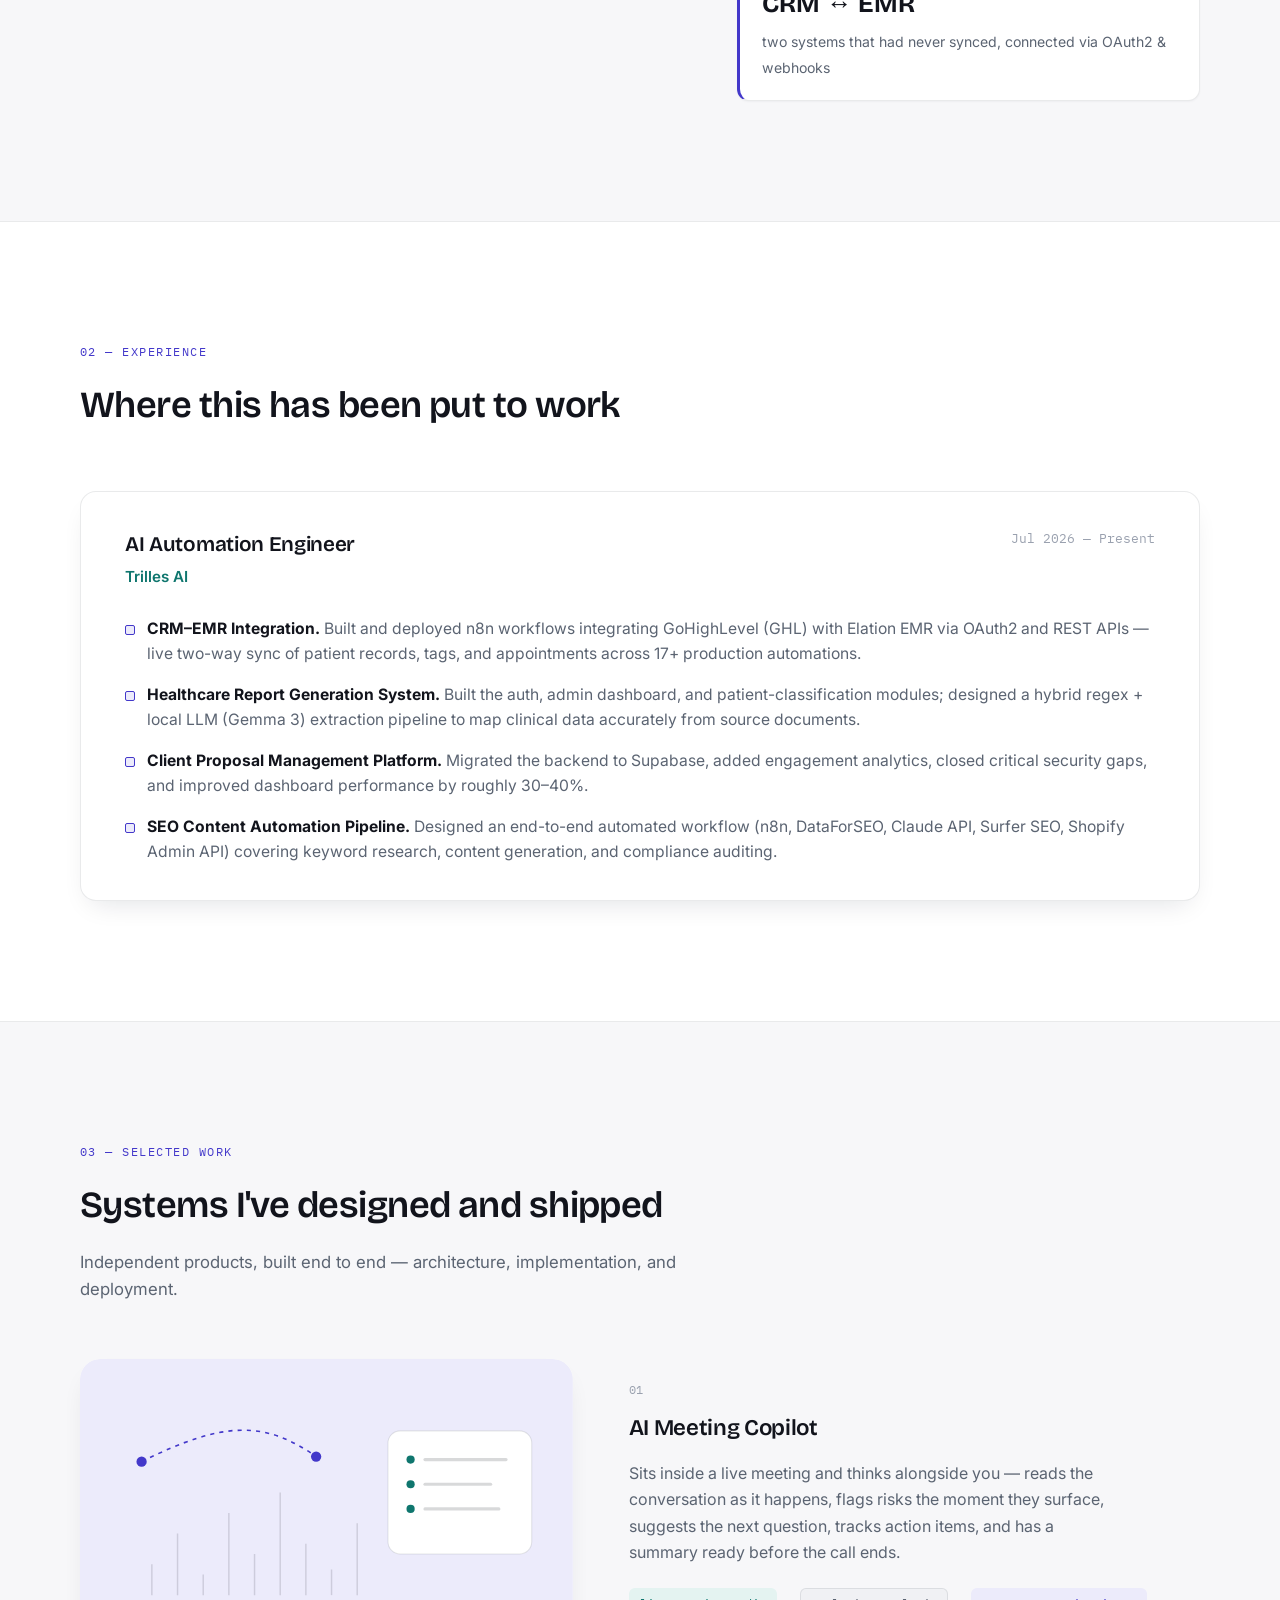
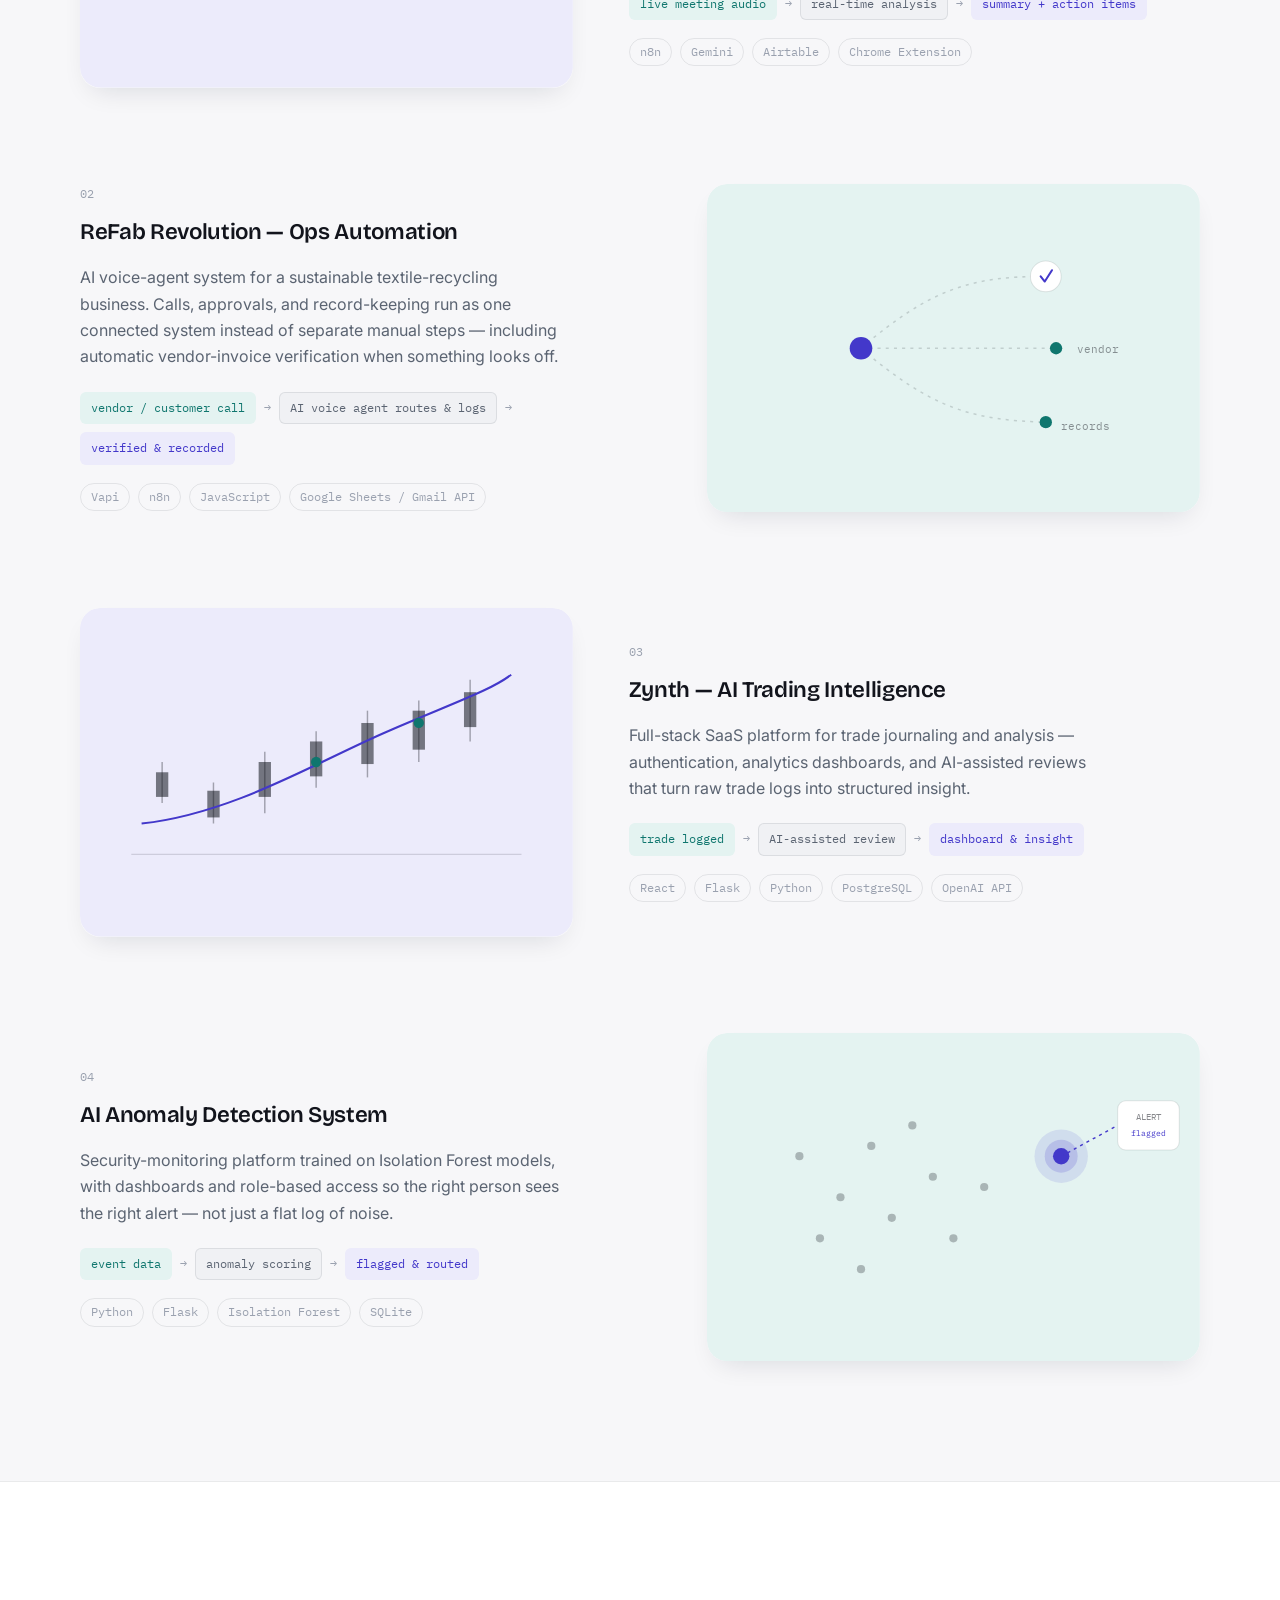
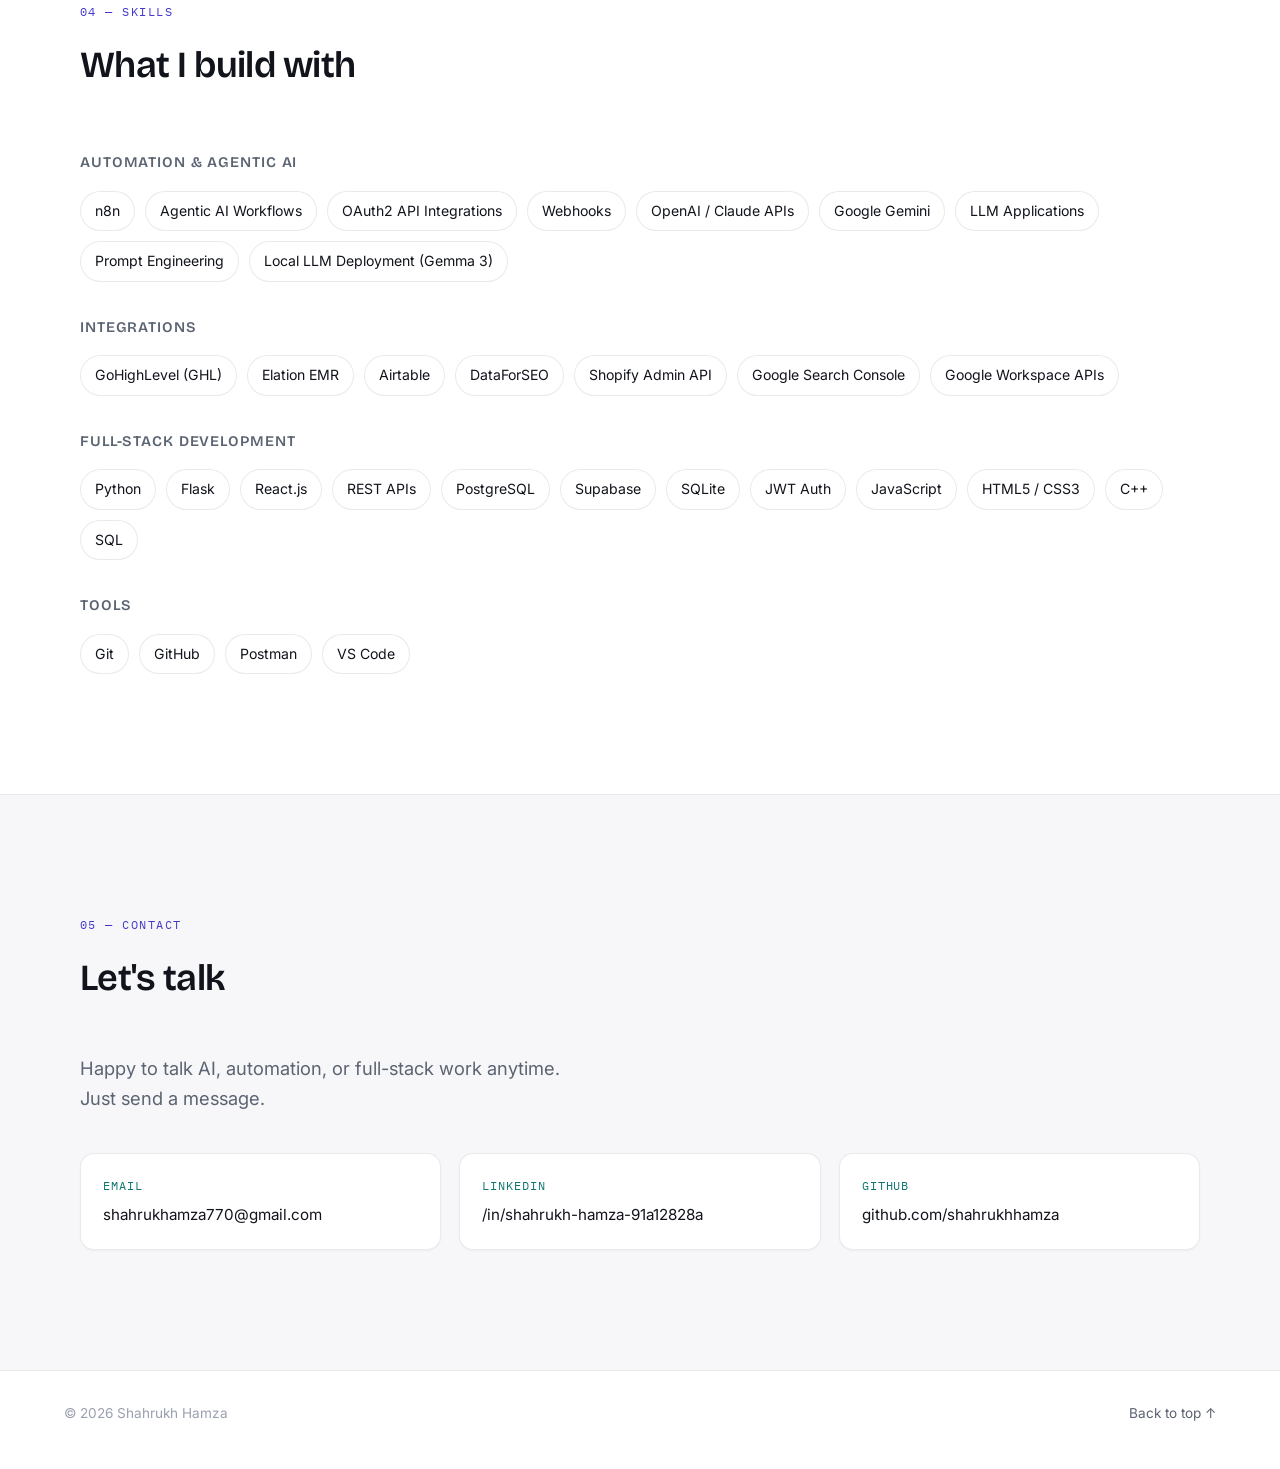
==== commit f4b3e60d: "Add social preview metadata" ====
--- a/index.html
+++ b/index.html
@@ -4,6 +4,18 @@
 <meta charset="UTF-8">
 <meta name="viewport" content="width=device-width, initial-scale=1.0">
 <title>Shahrukh Hamza — AI Automation Engineer</title>
+<meta property="og:title" content="Shahrukh Hamza — AI Automation Engineer">
+<meta property="og:description" content="Agentic AI, workflow automation, and full-stack engineering — built and shipped end to end.">
+<meta property="og:url" content="https://shahrukh-hamza-portfolio.vercel.app/">
+<meta property="og:type" content="website">
+<meta property="og:image" content="https://shahrukh-hamza-portfolio.vercel.app/og-image.png">
+<meta property="og:image:width" content="1200">
+<meta property="og:image:height" content="630">
+
+<meta name="twitter:card" content="summary_large_image">
+<meta name="twitter:title" content="Shahrukh Hamza — AI Automation Engineer">
+<meta name="twitter:description" content="Agentic AI, workflow automation, and full-stack engineering — built and shipped end to end.">
+<meta name="twitter:image" content="https://shahrukh-hamza-portfolio.vercel.app/og-image.png">
 <meta name="description" content="AI Automation Engineer building agentic AI systems, integrations, and full-stack apps.">
 <link rel="preconnect" href="https://fonts.googleapis.com">
 <link rel="preconnect" href="https://fonts.gstatic.com" crossorigin>
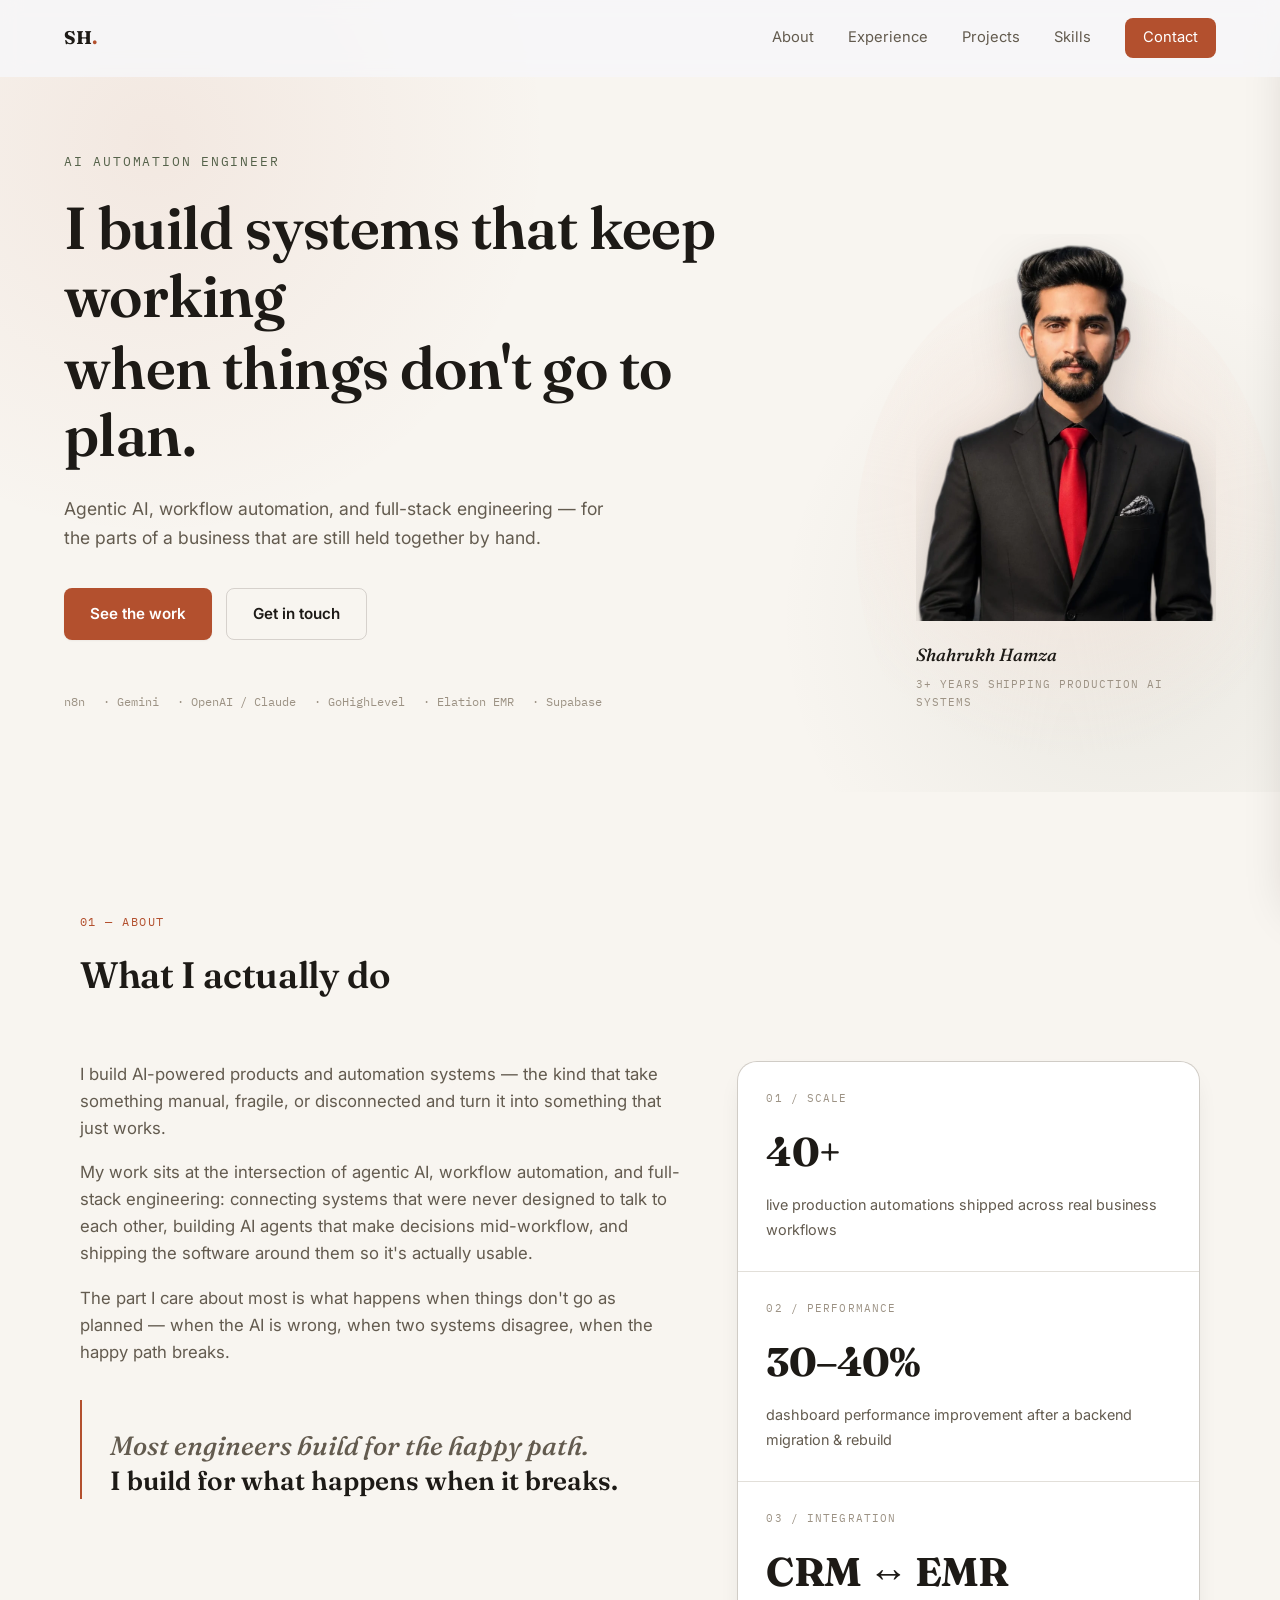
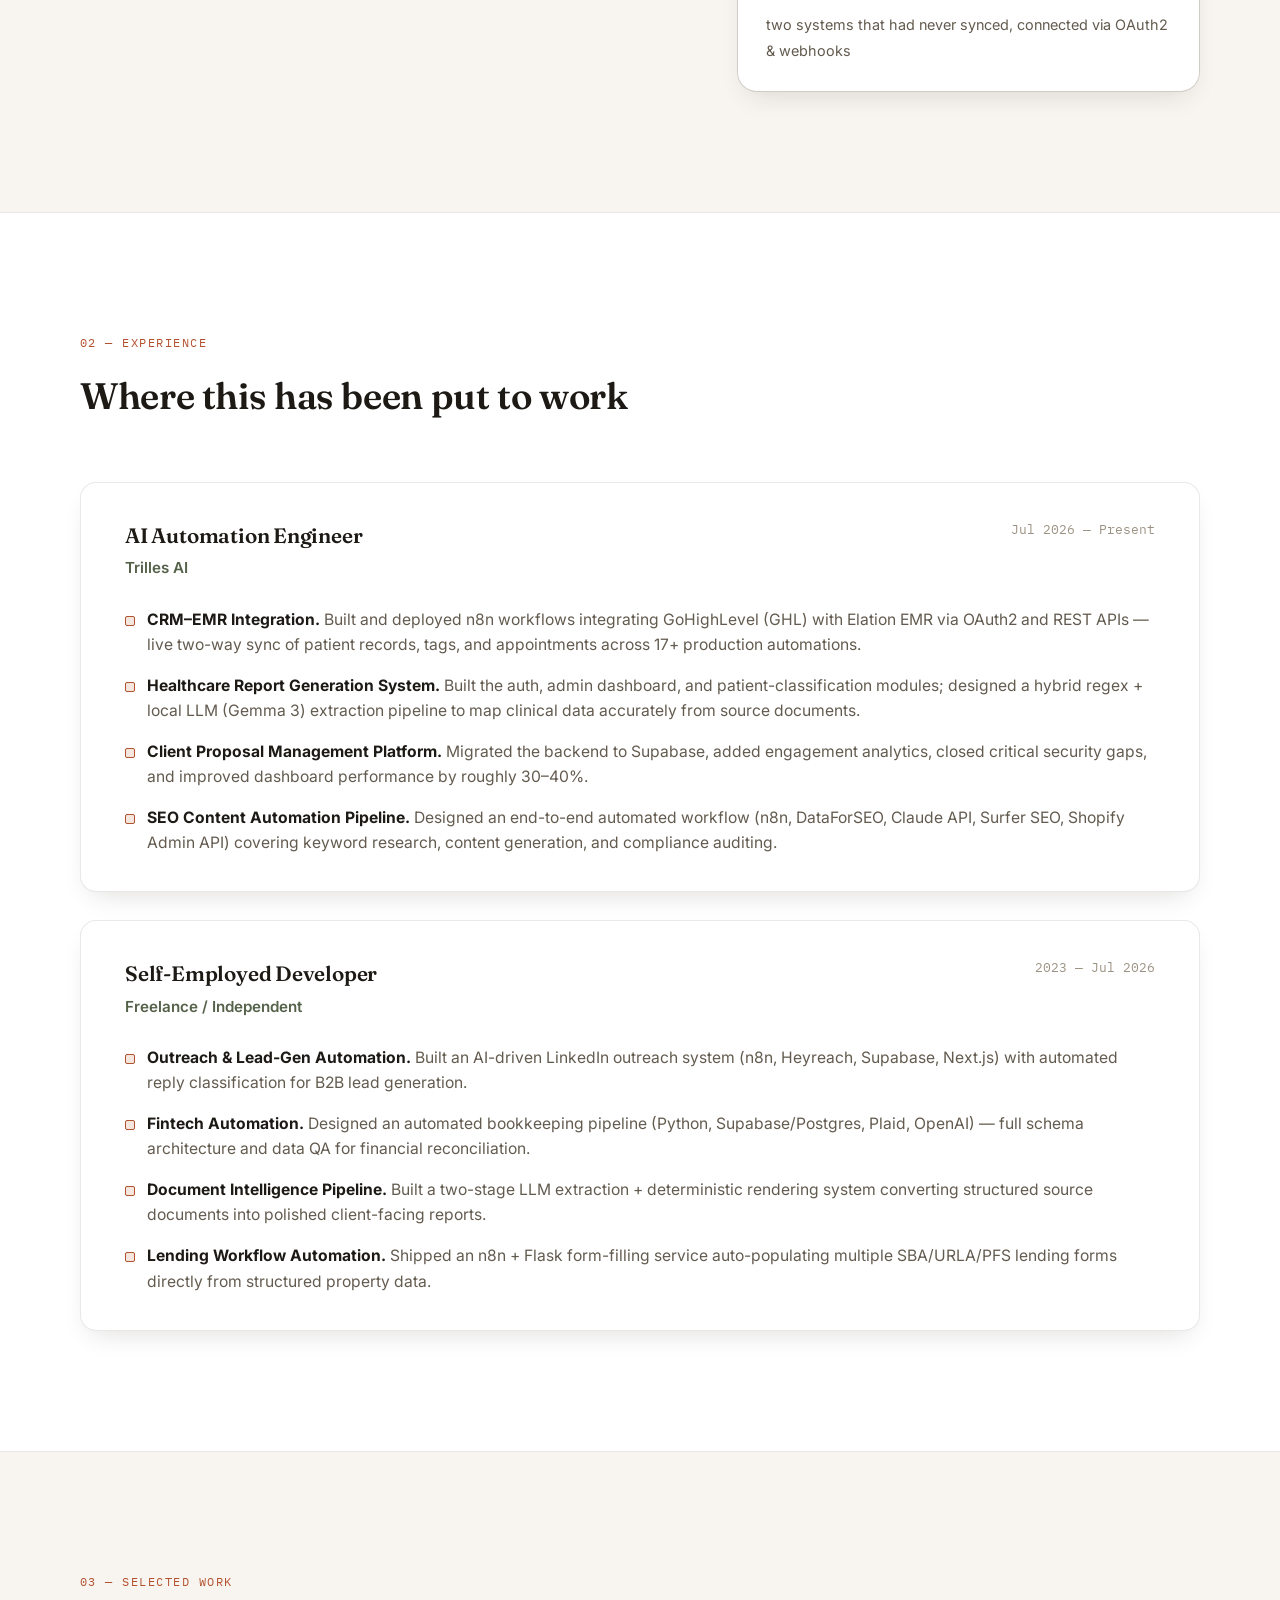
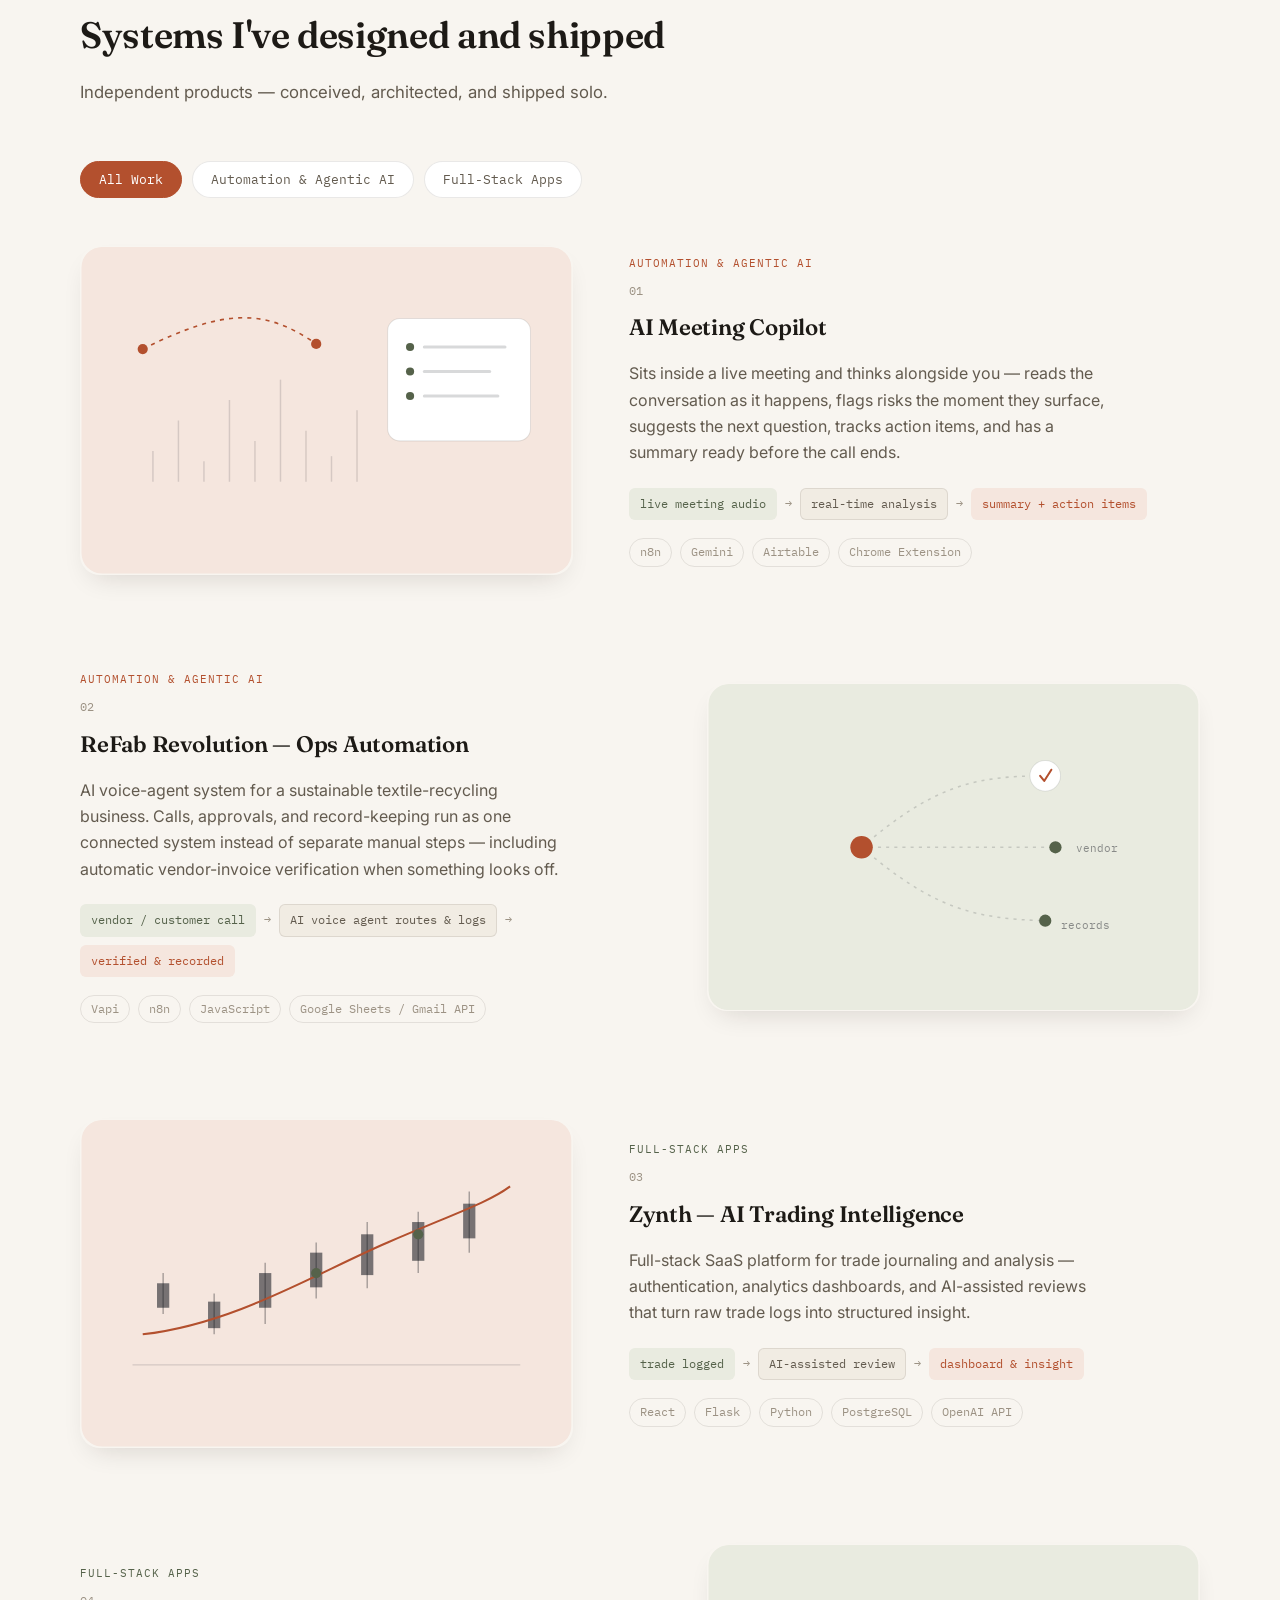
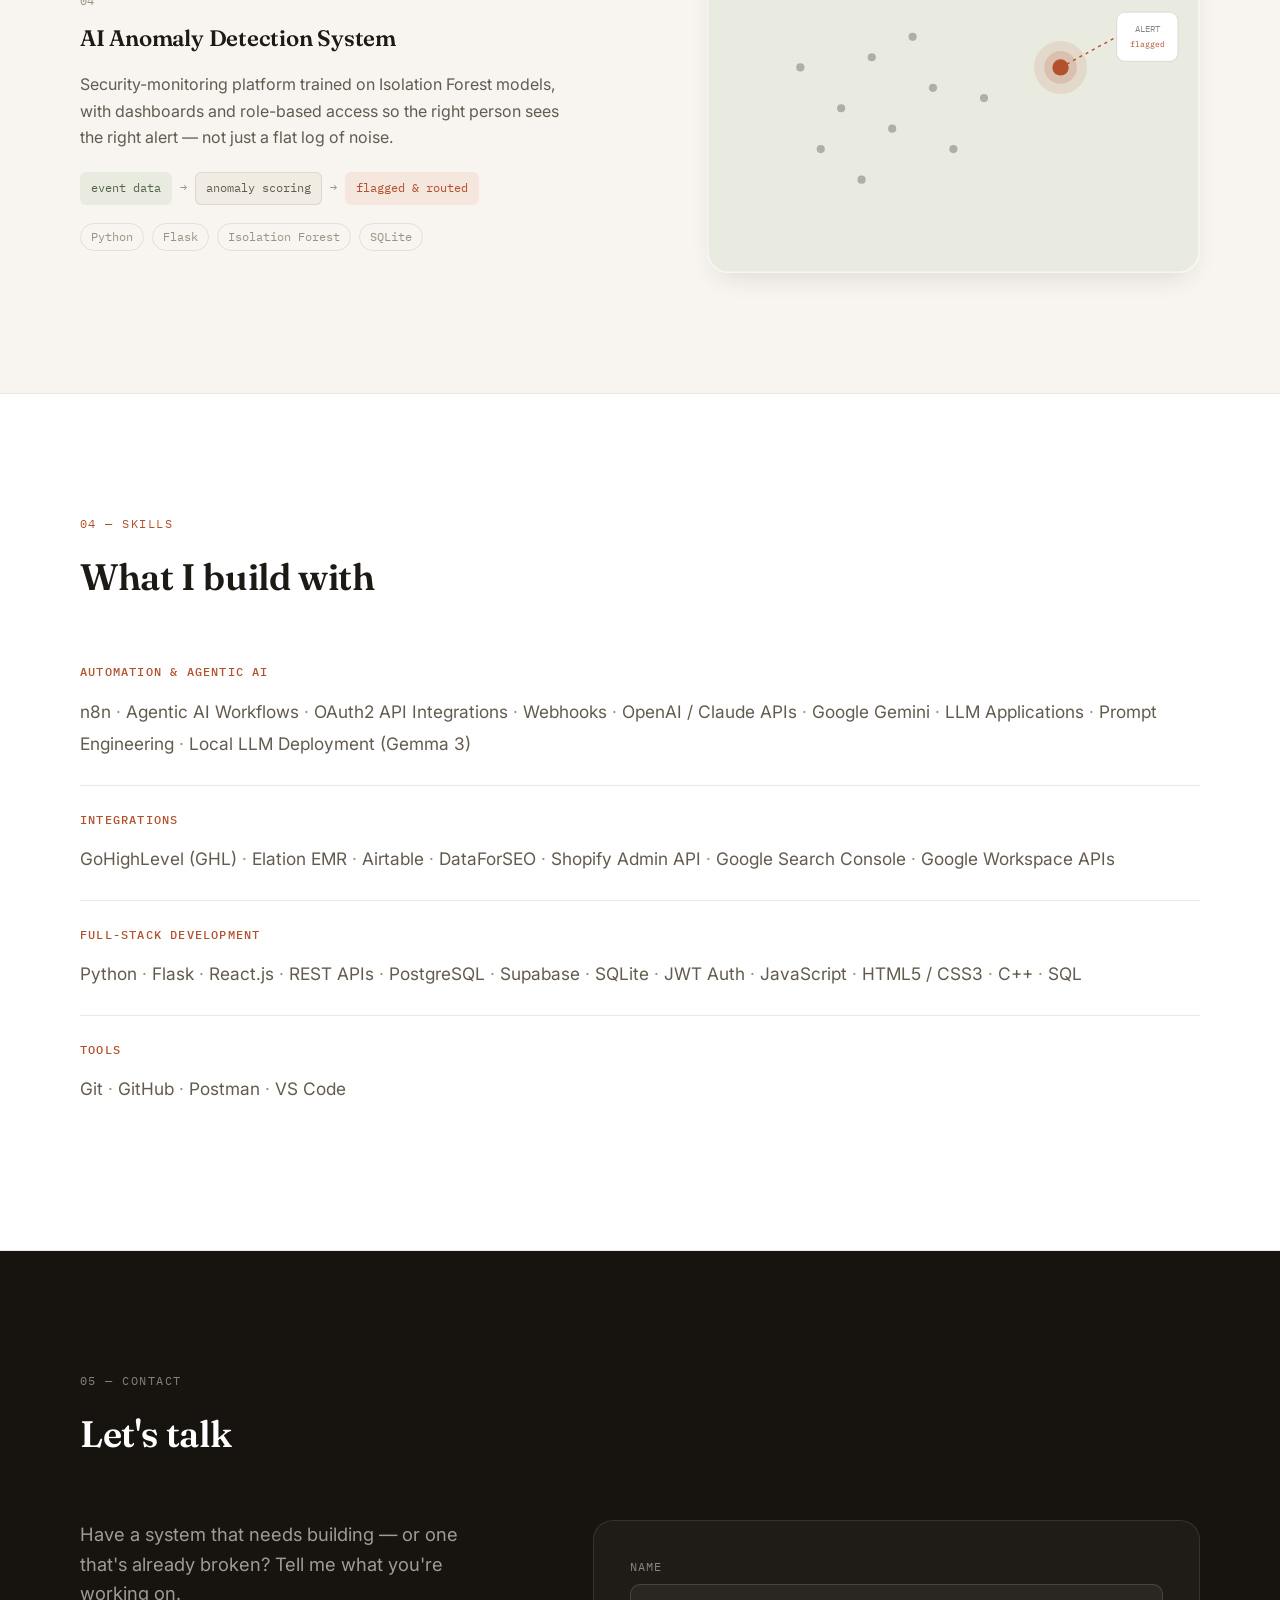
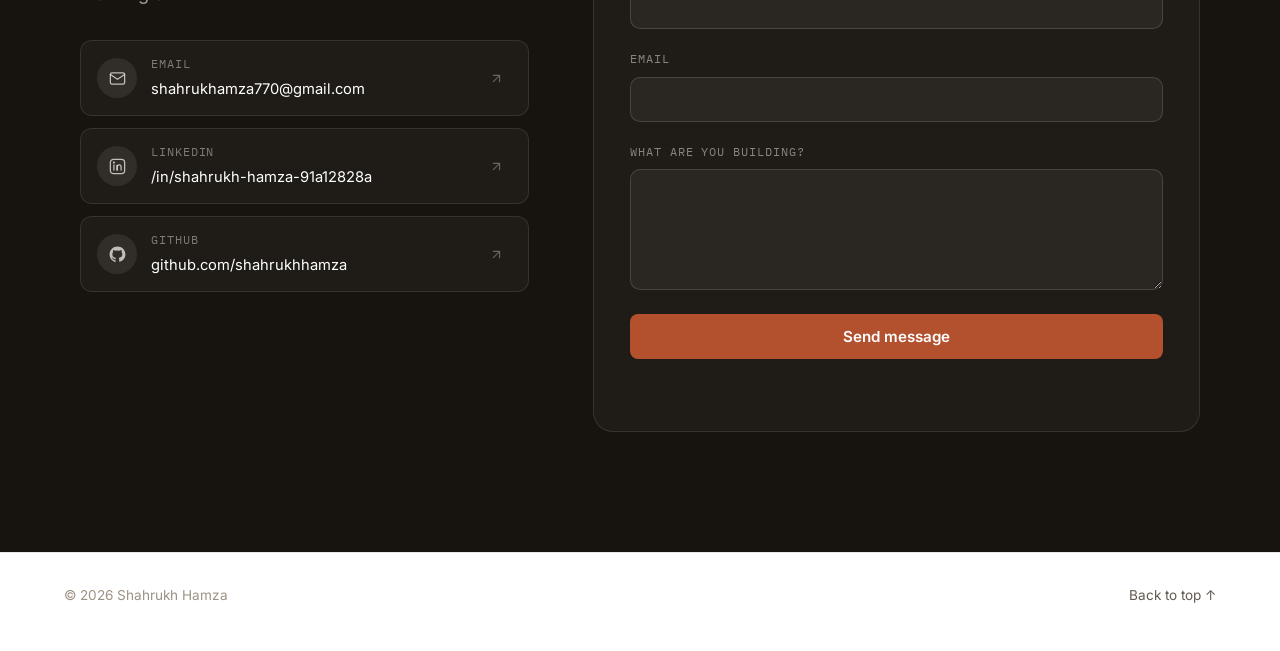
==== commit 8c0c39ef: "Update portfolio design and content" ====
--- a/index.html
+++ b/index.html
@@ -19,7 +19,7 @@
 <meta name="description" content="AI Automation Engineer building agentic AI systems, integrations, and full-stack apps.">
 <link rel="preconnect" href="https://fonts.googleapis.com">
 <link rel="preconnect" href="https://fonts.gstatic.com" crossorigin>
-<link href="https://fonts.googleapis.com/css2?family=Bricolage+Grotesque:opsz,wght@12..96,400..800&family=Inter:wght@400;500;600;700&family=IBM+Plex+Mono:wght@400;500&display=swap" rel="stylesheet">
+<link href="https://fonts.googleapis.com/css2?family=Fraunces:opsz,wght@9..144,500..700&family=Inter:wght@400;500;600;700&family=IBM+Plex+Mono:wght@400;500;600&display=swap" rel="stylesheet">
 <link rel="stylesheet" href="style.css">
 </head>
 <body>
@@ -52,67 +52,12 @@
 
   <!-- ================= HERO ================= -->
   <section class="hero" id="hero">
-    <svg class="hero__graph" viewBox="0 0 1200 620" preserveAspectRatio="xMidYMid slice" aria-hidden="true">
-      <defs>
-        <pattern id="grid" width="40" height="40" patternUnits="userSpaceOnUse">
-          <path d="M 40 0 L 0 0 0 40" fill="none" stroke="rgba(15,23,42,0.05)" stroke-width="1"/>
-        </pattern>
-        <linearGradient id="flowWarm" x1="0" y1="0" x2="1" y2="0">
-          <stop offset="0%" stop-color="#FF6B4D" stop-opacity="0"/>
-          <stop offset="50%" stop-color="#FF6B4D" stop-opacity="1"/>
-          <stop offset="100%" stop-color="#FF6B4D" stop-opacity="0"/>
-        </linearGradient>
-        <linearGradient id="flowCool" x1="0" y1="0" x2="1" y2="0">
-          <stop offset="0%" stop-color="#4FD8C4" stop-opacity="0"/>
-          <stop offset="50%" stop-color="#4FD8C4" stop-opacity="1"/>
-          <stop offset="100%" stop-color="#4FD8C4" stop-opacity="0"/>
-        </linearGradient>
-      </defs>
-
-      <rect width="1200" height="620" fill="url(#grid)"/>
-
-      <!-- connector paths -->
-      <g fill="none" stroke-width="1.4">
-        <path id="path1" class="edge" d="M 860 100 C 930 100, 930 190, 980 190"/>
-        <path id="path2" class="edge" d="M 980 190 C 900 190, 900 320, 830 320"/>
-        <path id="path3" class="edge" d="M 830 320 C 920 320, 920 440, 980 440"/>
-        <path id="path4" class="edge" d="M 980 440 C 900 440, 900 540, 830 540"/>
-      </g>
-
-      <!-- flow pulses -->
-      <g>
-        <circle class="pulse pulse--warm" r="3.5"><animateMotion dur="4.5s" repeatCount="indefinite" path="M 860 100 C 930 100, 930 190, 980 190"/></circle>
-        <circle class="pulse pulse--cool" r="3.5"><animateMotion dur="4.5s" begin="1.1s" repeatCount="indefinite" path="M 980 190 C 900 190, 900 320, 830 320"/></circle>
-        <circle class="pulse pulse--warm" r="3.5"><animateMotion dur="4.5s" begin="2.2s" repeatCount="indefinite" path="M 830 320 C 920 320, 920 440, 980 440"/></circle>
-        <circle class="pulse pulse--cool" r="3.5"><animateMotion dur="4.5s" begin="3.3s" repeatCount="indefinite" path="M 980 440 C 900 440, 900 540, 830 540"/></circle>
-      </g>
-
-      <!-- nodes -->
-      <g transform="translate(860,100)"><g class="node" style="animation-delay:.15s">
-        <circle r="5" class="node__dot node__dot--cool"/>
-        <text class="node__label" x="14" y="4">manual process</text>
-      </g></g>
-      <g transform="translate(980,190)"><g class="node" style="animation-delay:.3s">
-        <circle r="6" class="node__dot node__dot--warm"/>
-        <text class="node__label" x="15" y="4">agent</text>
-      </g></g>
-      <g transform="translate(830,320)"><g class="node" style="animation-delay:.45s">
-        <circle r="5" class="node__dot node__dot--cool"/>
-        <text class="node__label" x="-14" y="4" text-anchor="end">integration</text>
-      </g></g>
-      <g transform="translate(980,440)"><g class="node" style="animation-delay:.6s">
-        <circle r="6" class="node__dot node__dot--warm"/>
-        <text class="node__label" x="15" y="4">sync layer</text>
-      </g></g>
-      <g transform="translate(830,540)"><g class="node" style="animation-delay:.75s">
-        <circle r="5" class="node__dot node__dot--cool"/>
-        <text class="node__label" x="-14" y="4" text-anchor="end">time saved</text>
-      </g></g>
-    </svg>
-
     <div class="hero__content">
       <p class="eyebrow">AI Automation Engineer</p>
-      <h1 class="hero__headline">I build systems that keep working<br>when things don't go to plan.</h1>
+      <h1 class="hero__headline">
+        <span class="line-mask"><span class="line-inner">I build systems that keep working</span></span>
+        <span class="line-mask"><span class="line-inner">when things don't go to plan.</span></span>
+      </h1>
       <p class="hero__sub">Agentic AI, workflow automation, and full-stack engineering — for the parts of a business that are still held together by hand.</p>
       <div class="hero__actions">
         <a href="#projects" class="btn btn--primary">See the work</a>
@@ -120,6 +65,16 @@
       </div>
       <div class="hero__stack" aria-label="Tools and platforms">
         <span>n8n</span><span>Gemini</span><span>OpenAI / Claude</span><span>GoHighLevel</span><span>Elation EMR</span><span>Supabase</span>
+      </div>
+    </div>
+
+    <div class="hero__photo">
+      <div class="hero__photo-frame">
+        <img src="profile.webp" alt="Shahrukh Hamza" class="hero__photo-img">
+      </div>
+      <div class="hero__photo-caption">
+        <span class="hero__photo-name">Shahrukh Hamza</span>
+        <span class="hero__photo-role">3+ years shipping production AI systems</span>
       </div>
     </div>
   </section>
@@ -135,39 +90,26 @@
         <div class="about__text">
           <p>I build AI-powered products and automation systems — the kind that take something manual, fragile, or disconnected and turn it into something that just works.</p>
           <p>My work sits at the intersection of agentic AI, workflow automation, and full-stack engineering: connecting systems that were never designed to talk to each other, building AI agents that make decisions mid-workflow, and shipping the software around them so it's actually usable.</p>
-          <p>The part I care about most is what happens when things don't go as planned — when the AI is wrong, when two systems disagree, when the happy path breaks. That's usually where the real engineering is.</p>
+          <p>The part I care about most is what happens when things don't go as planned — when the AI is wrong, when two systems disagree, when the happy path breaks.</p>
+
+          <blockquote class="about__quote">
+            Most engineers build for the happy path.<br><span>I build for what happens when it breaks.</span>
+          </blockquote>
         </div>
         <div class="about__proof">
           <div class="proof__item">
-            <svg class="proof__glyph" viewBox="0 0 32 32" width="28" height="28">
-              <line x1="8" y1="24" x2="8" y2="8" stroke="rgba(18,20,28,0.14)" stroke-width="1.4"/>
-              <circle cx="8" cy="24" r="3.5" fill="var(--accent-flow)"/>
-              <circle cx="8" cy="16" r="3.5" fill="var(--accent-primary)"/>
-              <circle cx="8" cy="8" r="3.5" fill="var(--accent-flow)"/>
-              <line x1="14" y1="8" x2="26" y2="8" stroke="rgba(18,20,28,0.14)" stroke-width="1.4" stroke-dasharray="2 3"/>
-              <line x1="14" y1="16" x2="22" y2="16" stroke="rgba(18,20,28,0.14)" stroke-width="1.4" stroke-dasharray="2 3"/>
-            </svg>
-            <span class="proof__num" data-count-to="17" data-suffix="+">0+</span>
-            <span class="proof__label">live production automations shipped in a single healthcare integration</span>
+            <span class="proof__tag">01 / Scale</span>
+            <span class="proof__num" data-count-to="40" data-suffix="+">0+</span>
+            <span class="proof__label">live production automations shipped across real business workflows</span>
           </div>
           <div class="proof__item">
-            <svg class="proof__glyph" viewBox="0 0 32 32" width="28" height="28">
-              <line x1="6" y1="26" x2="26" y2="26" stroke="rgba(18,20,28,0.14)" stroke-width="1.4"/>
-              <rect x="8" y="18" width="4" height="8" fill="rgba(18,20,28,0.16)"/>
-              <rect x="15" y="12" width="4" height="14" fill="var(--accent-primary)"/>
-              <rect x="22" y="6" width="4" height="20" fill="var(--accent-flow)"/>
-            </svg>
+            <span class="proof__tag">02 / Performance</span>
             <span class="proof__num">30–40%</span>
             <span class="proof__label">dashboard performance improvement after a backend migration &amp; rebuild</span>
           </div>
           <div class="proof__item">
-            <svg class="proof__glyph" viewBox="0 0 32 32" width="28" height="28">
-              <circle cx="7" cy="16" r="5" fill="var(--accent-primary)"/>
-              <circle cx="25" cy="16" r="5" fill="var(--accent-flow)"/>
-              <path d="M13 13 L20 13 M20 13 L17 10 M20 13 L17 16" stroke="rgba(18,20,28,0.35)" stroke-width="1.4" fill="none" stroke-linecap="round" stroke-linejoin="round"/>
-              <path d="M19 19 L12 19 M12 19 L15 16 M12 19 L15 22" stroke="rgba(18,20,28,0.35)" stroke-width="1.4" fill="none" stroke-linecap="round" stroke-linejoin="round"/>
-            </svg>
-            <span class="proof__num">CRM ↔ EMR</span>
+            <span class="proof__tag">03 / Integration</span>
+            <span class="proof__num">CRM &harr; EMR</span>
             <span class="proof__label">two systems that had never synced, connected via OAuth2 &amp; webhooks</span>
           </div>
         </div>
@@ -183,20 +125,42 @@
         <h2>Where this has been put to work</h2>
       </div>
 
-      <div class="exp-card">
-        <div class="exp-card__head">
-          <div>
-            <h3>AI Automation Engineer</h3>
-            <p class="exp-card__org">Trilles AI</p>
-          </div>
-          <p class="exp-card__date">Jul 2026 — Present</p>
-        </div>
-        <ul class="exp-card__list">
-          <li><strong>CRM–EMR Integration.</strong> Built and deployed n8n workflows integrating GoHighLevel (GHL) with Elation EMR via OAuth2 and REST APIs — live two-way sync of patient records, tags, and appointments across 17+ production automations.</li>
-          <li><strong>Healthcare Report Generation System.</strong> Built the auth, admin dashboard, and patient-classification modules; designed a hybrid regex + local LLM (Gemma 3) extraction pipeline to map clinical data accurately from source documents.</li>
-          <li><strong>Client Proposal Management Platform.</strong> Migrated the backend to Supabase, added engagement analytics, closed critical security gaps, and improved dashboard performance by roughly 30–40%.</li>
-          <li><strong>SEO Content Automation Pipeline.</strong> Designed an end-to-end automated workflow (n8n, DataForSEO, Claude API, Surfer SEO, Shopify Admin API) covering keyword research, content generation, and compliance auditing.</li>
-        </ul>
+      <div class="exp-list">
+
+        <div class="exp-card">
+          <div class="exp-card__head">
+            <div>
+              <h3>AI Automation Engineer</h3>
+              <p class="exp-card__org">Trilles AI</p>
+            </div>
+            <p class="exp-card__date">Jul 2026 — Present</p>
+          </div>
+
+          <ul class="exp-card__list">
+            <li><strong>CRM–EMR Integration.</strong> Built and deployed n8n workflows integrating GoHighLevel (GHL) with Elation EMR via OAuth2 and REST APIs — live two-way sync of patient records, tags, and appointments across 17+ production automations.</li>
+            <li><strong>Healthcare Report Generation System.</strong> Built the auth, admin dashboard, and patient-classification modules; designed a hybrid regex + local LLM (Gemma 3) extraction pipeline to map clinical data accurately from source documents.</li>
+            <li><strong>Client Proposal Management Platform.</strong> Migrated the backend to Supabase, added engagement analytics, closed critical security gaps, and improved dashboard performance by roughly 30–40%.</li>
+            <li><strong>SEO Content Automation Pipeline.</strong> Designed an end-to-end automated workflow (n8n, DataForSEO, Claude API, Surfer SEO, Shopify Admin API) covering keyword research, content generation, and compliance auditing.</li>
+          </ul>
+        </div>
+
+        <div class="exp-card">
+          <div class="exp-card__head">
+            <div>
+              <h3>Self-Employed Developer</h3>
+              <p class="exp-card__org">Freelance / Independent</p>
+            </div>
+            <p class="exp-card__date">2023 — Jul 2026</p>
+          </div>
+
+          <ul class="exp-card__list">
+            <li><strong>Outreach &amp; Lead-Gen Automation.</strong> Built an AI-driven LinkedIn outreach system (n8n, Heyreach, Supabase, Next.js) with automated reply classification for B2B lead generation.</li>
+            <li><strong>Fintech Automation.</strong> Designed an automated bookkeeping pipeline (Python, Supabase/Postgres, Plaid, OpenAI) — full schema architecture and data QA for financial reconciliation.</li>
+            <li><strong>Document Intelligence Pipeline.</strong> Built a two-stage LLM extraction + deterministic rendering system converting structured source documents into polished client-facing reports.</li>
+            <li><strong>Lending Workflow Automation.</strong> Shipped an n8n + Flask form-filling service auto-populating multiple SBA/URLA/PFS lending forms directly from structured property data.</li>
+          </ul>
+        </div>
+
       </div>
     </div>
   </section>
@@ -207,12 +171,18 @@
       <div class="section__head">
         <p class="section__tag">03 — Selected Work</p>
         <h2>Systems I've designed and shipped</h2>
-        <p class="section__intro">Independent products, built end to end — architecture, implementation, and deployment.</p>
+        <p class="section__intro">Independent products — conceived, architected, and shipped solo.</p>
+      </div>
+
+      <div class="case-filter" role="tablist" aria-label="Filter projects by category">
+        <button class="case-filter__btn is-active" data-filter="all" role="tab" aria-selected="true">All Work</button>
+        <button class="case-filter__btn" data-filter="automation" role="tab" aria-selected="false">Automation &amp; Agentic AI</button>
+        <button class="case-filter__btn" data-filter="fullstack" role="tab" aria-selected="false">Full-Stack Apps</button>
       </div>
 
       <div class="case-list">
 
-        <article class="case">
+        <article class="case" data-category="automation">
           <div class="case__art" style="--tint: var(--accent-primary-tint)">
             <svg viewBox="0 0 480 320" class="case__svg">
               <rect x="0" y="0" width="480" height="320" fill="var(--tint)" rx="20"/>
@@ -240,6 +210,7 @@
             </svg>
           </div>
           <div class="case__body">
+            <span class="case__category">Automation &amp; Agentic AI</span>
             <span class="case__index">01</span>
             <h3>AI Meeting Copilot</h3>
             <p class="case__desc">Sits inside a live meeting and thinks alongside you — reads the conversation as it happens, flags risks the moment they surface, suggests the next question, tracks action items, and has a summary ready before the call ends.</p>
@@ -256,7 +227,7 @@
           </div>
         </article>
 
-        <article class="case case--reverse">
+        <article class="case case--reverse" data-category="automation">
           <div class="case__art" style="--tint: var(--accent-flow-tint)">
             <svg viewBox="0 0 480 320" class="case__svg">
               <rect x="0" y="0" width="480" height="320" fill="var(--tint)" rx="20"/>
@@ -278,6 +249,7 @@
             </svg>
           </div>
           <div class="case__body">
+            <span class="case__category">Automation &amp; Agentic AI</span>
             <span class="case__index">02</span>
             <h3>ReFab Revolution — Ops Automation</h3>
             <p class="case__desc">AI voice-agent system for a sustainable textile-recycling business. Calls, approvals, and record-keeping run as one connected system instead of separate manual steps — including automatic vendor-invoice verification when something looks off.</p>
@@ -294,7 +266,7 @@
           </div>
         </article>
 
-        <article class="case">
+        <article class="case" data-category="fullstack">
           <div class="case__art" style="--tint: var(--accent-primary-tint)">
             <svg viewBox="0 0 480 320" class="case__svg">
               <rect x="0" y="0" width="480" height="320" fill="var(--tint)" rx="20"/>
@@ -323,6 +295,7 @@
             </svg>
           </div>
           <div class="case__body">
+            <span class="case__category">Full-Stack Apps</span>
             <span class="case__index">03</span>
             <h3>Zynth — AI Trading Intelligence</h3>
             <p class="case__desc">Full-stack SaaS platform for trade journaling and analysis — authentication, analytics dashboards, and AI-assisted reviews that turn raw trade logs into structured insight.</p>
@@ -339,7 +312,7 @@
           </div>
         </article>
 
-        <article class="case case--reverse">
+        <article class="case case--reverse" data-category="fullstack">
           <div class="case__art" style="--tint: var(--accent-flow-tint)">
             <svg viewBox="0 0 480 320" class="case__svg">
               <rect x="0" y="0" width="480" height="320" fill="var(--tint)" rx="20"/>
@@ -365,6 +338,7 @@
             </svg>
           </div>
           <div class="case__body">
+            <span class="case__category">Full-Stack Apps</span>
             <span class="case__index">04</span>
             <h3>AI Anomaly Detection System</h3>
             <p class="case__desc">Security-monitoring platform trained on Isolation Forest models, with dashboards and role-based access so the right person sees the right alert — not just a flat log of noise.</p>
@@ -423,26 +397,74 @@
   </section>
 
   <!-- ================= CONTACT ================= -->
-  <section class="section" id="contact">
+  <section class="section section--inverted" id="contact">
     <div class="section__inner contact">
       <div class="section__head">
         <p class="section__tag">05 — Contact</p>
         <h2>Let's talk</h2>
       </div>
-      <p class="contact__line">Happy to talk AI, automation, or full-stack work anytime. Just send a message.</p>
-      <div class="contact__links">
-        <a href="mailto:shahrukhamza770@gmail.com" class="contact__card">
-          <span class="contact__label">Email</span>
-          <span class="contact__value">shahrukhamza770@gmail.com</span>
-        </a>
-        <a href="https://www.linkedin.com/in/shahrukh-hamza-91a12828a" target="_blank" rel="noopener" class="contact__card">
-          <span class="contact__label">LinkedIn</span>
-          <span class="contact__value">/in/shahrukh-hamza-91a12828a</span>
-        </a>
-        <a href="https://github.com/shahrukhhamza" target="_blank" rel="noopener" class="contact__card">
-          <span class="contact__label">GitHub</span>
-          <span class="contact__value">github.com/shahrukhhamza</span>
-        </a>
+
+      <div class="contact__grid">
+        <div class="contact__info">
+          <p class="contact__line">Have a system that needs building — or one that's already broken? Tell me what you're working on.</p>
+          <div class="contact__links">
+            <a href="mailto:shahrukhamza770@gmail.com" class="contact__card">
+              <span class="contact__icon">
+                <svg viewBox="0 0 24 24" fill="none" stroke="currentColor" stroke-width="1.6" stroke-linecap="round" stroke-linejoin="round"><rect x="3" y="5" width="18" height="14" rx="2"/><path d="M3 7l9 6 9-6"/></svg>
+              </span>
+              <span class="contact__text">
+                <span class="contact__label">Email</span>
+                <span class="contact__value">shahrukhamza770@gmail.com</span>
+              </span>
+              <span class="contact__arrow">
+                <svg viewBox="0 0 24 24" fill="none" stroke="currentColor" stroke-width="1.8" stroke-linecap="round" stroke-linejoin="round"><path d="M7 17L17 7M7 7h10v10"/></svg>
+              </span>
+            </a>
+            <a href="https://www.linkedin.com/in/shahrukh-hamza-91a12828a" target="_blank" rel="noopener" class="contact__card">
+              <span class="contact__icon">
+                <svg viewBox="0 0 24 24" fill="none" stroke="currentColor" stroke-width="1.6" stroke-linecap="round" stroke-linejoin="round"><rect x="3" y="3" width="18" height="18" rx="4"/><line x1="7.5" y1="10" x2="7.5" y2="16.5"/><circle cx="7.5" cy="7" r="0.6" fill="currentColor"/><path d="M11.5 16.5v-4a2.5 2.5 0 0 1 5 0v4"/><line x1="11.5" y1="10.5" x2="11.5" y2="16.5"/></svg>
+              </span>
+              <span class="contact__text">
+                <span class="contact__label">LinkedIn</span>
+                <span class="contact__value">/in/shahrukh-hamza-91a12828a</span>
+              </span>
+              <span class="contact__arrow">
+                <svg viewBox="0 0 24 24" fill="none" stroke="currentColor" stroke-width="1.8" stroke-linecap="round" stroke-linejoin="round"><path d="M7 17L17 7M7 7h10v10"/></svg>
+              </span>
+            </a>
+            <a href="https://github.com/shahrukhhamza" target="_blank" rel="noopener" class="contact__card">
+              <span class="contact__icon">
+                <svg viewBox="0 0 24 24" fill="currentColor" stroke="none"><path d="M12 2C6.5 2 2 6.5 2 12c0 4.4 2.9 8.1 6.8 9.4.5.1.7-.2.7-.5v-1.9c-2.8.6-3.4-1.2-3.4-1.2-.5-1.1-1.1-1.4-1.1-1.4-.9-.6.1-.6.1-.6 1 .1 1.5 1 1.5 1 .9 1.5 2.3 1.1 2.9.8.1-.6.3-1.1.6-1.3-2.2-.3-4.6-1.1-4.6-4.9 0-1.1.4-2 1-2.6-.1-.3-.4-1.3.1-2.6 0 0 .8-.3 2.7 1a9.4 9.4 0 0 1 5 0c1.9-1.3 2.7-1 2.7-1 .5 1.3.2 2.3.1 2.6.6.6 1 1.5 1 2.6 0 3.8-2.4 4.6-4.6 4.9.3.3.6.8.6 1.7v2.5c0 .3.2.6.7.5C19.1 20.1 22 16.4 22 12c0-5.5-4.5-10-10-10z"/></svg>
+              </span>
+              <span class="contact__text">
+                <span class="contact__label">GitHub</span>
+                <span class="contact__value">github.com/shahrukhhamza</span>
+              </span>
+              <span class="contact__arrow">
+                <svg viewBox="0 0 24 24" fill="none" stroke="currentColor" stroke-width="1.8" stroke-linecap="round" stroke-linejoin="round"><path d="M7 17L17 7M7 7h10v10"/></svg>
+              </span>
+            </a>
+          </div>
+        </div>
+
+        <form class="contact__form" id="contactForm" action="https://formspree.io/f/xbgjjdgy" method="POST">
+          <div class="form__row">
+            <label for="cf-name">Name</label>
+            <input type="text" id="cf-name" name="name" required autocomplete="name">
+          </div>
+          <div class="form__row">
+            <label for="cf-email">Email</label>
+            <input type="email" id="cf-email" name="email" required autocomplete="email">
+          </div>
+          <div class="form__row">
+            <label for="cf-message">What are you building?</label>
+            <textarea id="cf-message" name="message" rows="5" required></textarea>
+          </div>
+          <button type="submit" class="btn btn--primary form__submit">
+            <span class="form__submit-text">Send message</span>
+          </button>
+          <p class="form__status" id="formStatus" aria-live="polite"></p>
+        </form>
       </div>
     </div>
   </section>
@@ -456,4 +478,4 @@
 
 <script src="script.js"></script>
 </body>
-</html>
+</html>
--- a/style.css
+++ b/style.css
@@ -1,26 +1,26 @@
 /* ================= TOKENS ================= */
 :root{
-  --bg:          #F7F7F9;
+  --bg:          #F8F5F0;
   --bg-elevated: #FFFFFF;
-  --bg-sunken:   #F0F1F4;
-  --ink:         #12141C;
-  --ink-dim:     #5B6472;
-  --ink-faint:   #9AA1AF;
-  --line:        rgba(15,23,42,0.09);
-  --line-strong: rgba(15,23,42,0.14);
-
-  --accent-primary:      #4338CA;
-  --accent-primary-tint: #ECEBFB;
-  --accent-flow:         #0F766E;
-  --accent-flow-tint:    #E4F3F1;
-
-  --shadow-sm: 0 1px 2px rgba(16,24,40,0.04);
-  --shadow-md: 0 12px 28px -12px rgba(16,24,40,0.14);
-  --shadow-lg: 0 24px 48px -16px rgba(16,24,40,0.18);
+  --bg-sunken:   #F1ECE3;
+  --ink:         #1D1A16;
+  --ink-dim:     #635B4F;
+  --ink-faint:   #9C9284;
+  --line:        rgba(40,30,20,0.1);
+  --line-strong: rgba(40,30,20,0.16);
+
+  --accent-primary:      #B3502E;
+  --accent-primary-tint: #F5E6DE;
+  --accent-flow:         #55624A;
+  --accent-flow-tint:    #E9EBE0;
+
+  --shadow-sm: 0 1px 2px rgba(30,20,10,0.05);
+  --shadow-md: 0 12px 28px -12px rgba(30,20,10,0.16);
+  --shadow-lg: 0 24px 48px -16px rgba(30,20,10,0.2);
 
   --ease: cubic-bezier(0.16, 1, 0.3, 1);
 
-  --font-display: "Bricolage Grotesque", sans-serif;
+  --font-display: "Fraunces", serif;
   --font-body: "Inter", sans-serif;
   --font-mono: "IBM Plex Mono", monospace;
 
@@ -47,7 +47,9 @@
 h1,h2,h3,h4{
   font-family: var(--font-display);
   margin: 0;
-  letter-spacing: -0.015em;
+  letter-spacing: -0.01em;
+  font-weight: 600;
+  font-optical-sizing: auto;
 }
 p{ margin: 0; }
 a{ color: inherit; text-decoration: none; }
@@ -96,7 +98,7 @@
   padding: 8px 18px; border-radius: 8px;
   transition: background .15s ease, transform .15s ease;
 }
-.nav__cta:hover{ background:#372DAE; transform: translateY(-1px); }
+.nav__cta:hover{ background:#8F3F22; transform: translateY(-1px); }
 .nav__toggle{
   display:none; flex-direction:column; gap:5px; background:none; border:none; cursor:pointer; padding: 6px;
 }
@@ -122,61 +124,122 @@
 /* ================= HERO ================= */
 .hero{
   position: relative;
-  min-height: 96vh;
-  display:flex; align-items:center;
+  min-height: 88vh;
+  display:flex; align-items:flex-end; justify-content:space-between; flex-wrap:wrap;
+  gap: 40px;
   overflow:hidden;
-  padding: 140px clamp(20px, 5vw, 64px) 80px;
+  padding: 140px clamp(20px, 5vw, 64px) 0;
+}
+.hero::before{
+  content:""; position:absolute; inset:0; z-index:0; pointer-events:none;
   background:
-    radial-gradient(640px circle at 12% 18%, rgba(67,56,202,0.07), transparent 62%),
-    radial-gradient(560px circle at 88% 78%, rgba(15,118,110,0.08), transparent 62%);
-}
-.hero__graph{
-  position:absolute; inset:0; width:100%; height:100%; z-index:0;
-  transition: transform .2s var(--ease);
-}
-.edge{
-  stroke: var(--line-strong);
-  stroke-dasharray: 1;
-  stroke-dashoffset: 1;
-  pathLength: 1;
-  animation: draw 1s var(--ease) forwards;
-}
-#path1{ animation-delay: .05s; }
-#path2{ animation-delay: .2s; }
-#path3{ animation-delay: .35s; }
-#path4{ animation-delay: .5s; }
-@keyframes draw{ to{ stroke-dashoffset: 0; } }
-
-.pulse--warm{ fill: var(--accent-primary); }
-.pulse--cool{ fill: var(--accent-flow); }
-.node__dot--warm{ fill: var(--accent-primary); }
-.node__dot--cool{ fill: var(--accent-flow); }
-.node{ opacity:0; animation: nodeIn .5s ease forwards; transform-box: fill-box; transform-origin: center; }
-@keyframes nodeIn{ from{ opacity:0; transform: scale(0.4); } to{ opacity:1; transform: scale(1); } }
-
-.node__label{
-  font-family: var(--font-mono); font-size: 12px; fill: var(--ink-faint);
-  text-transform: lowercase; letter-spacing: 0.01em;
-}
-
-.hero__content{ position:relative; z-index:1; max-width: 760px; }
+    radial-gradient(640px circle at 12% 18%, rgba(179,80,46,0.08), transparent 62%),
+    radial-gradient(560px circle at 88% 78%, rgba(85,98,74,0.09), transparent 62%);
+  animation: heroBreathe 9s ease-in-out infinite alternate;
+}
+@keyframes heroBreathe{
+  from{ opacity: 0.55; transform: scale(1); }
+  to{ opacity: 1; transform: scale(1.05); }
+}
+
+.hero__photo{
+  position:relative; z-index:1;
+  flex: 0 0 auto;
+  width: min(300px, 30vw);
+  align-self: flex-end;
+  padding-bottom: 80px;
+}
+.hero__photo::before{
+  content:"";
+  position:absolute;
+  inset: 6% -20% -4% -20%;
+  background: radial-gradient(circle at 50% 42%, var(--accent-primary-tint), transparent 68%);
+  border-radius: 50%;
+  z-index:0;
+}
+.hero__photo-frame{
+  position:relative; z-index:1;
+  overflow: hidden;
+  cursor: pointer;
+  will-change: transform;
+  clip-path: polygon(0 0, 0 0, 0 100%, 0 100%);
+  animation: photoWipeIn 1.15s var(--ease) forwards;
+  animation-delay: .4s;
+}
+@keyframes photoWipeIn{
+  to{ clip-path: polygon(0 0, 100% 0, 100% 100%, 0 100%); }
+}
+.hero__photo-frame::after{
+  content:"";
+  position:absolute; inset:0; z-index:2;
+  background: linear-gradient(140deg, var(--accent-primary) 0%, var(--accent-flow) 100%);
+  mix-blend-mode: color;
+  opacity:0;
+  transition: opacity .5s var(--ease);
+  pointer-events:none;
+}
+.hero__photo-frame:hover::after{ opacity: 0.22; }
+.hero__photo-img{
+  position:relative; z-index:1;
+  display:block; width:100%; height:auto;
+  filter: drop-shadow(0 18px 26px rgba(30,20,10,0.16));
+  transform: scale(1.15);
+  animation: photoZoomSettle 1.5s var(--ease) forwards;
+  animation-delay: .4s;
+  transition: transform .7s var(--ease);
+}
+@keyframes photoZoomSettle{ to{ transform: scale(1); } }
+.hero__photo-frame:hover .hero__photo-img{ transform: scale(1.05); }
+.hero__photo-caption{
+  position:relative; z-index:1;
+  margin-top: 20px;
+  display:flex; flex-direction:column; gap:7px;
+  opacity:0; animation: fadeUp .8s var(--ease) forwards; animation-delay: .75s;
+}
+.hero__photo-name{
+  font-family: var(--font-display); font-style: italic; font-weight:500;
+  font-size: 1.1rem; color: var(--ink);
+}
+.hero__photo-role{
+  font-family: var(--font-mono); font-size: 0.66rem; color: var(--ink-faint);
+  text-transform: uppercase; letter-spacing: 0.09em; line-height:1.7;
+}
+
+@media (max-width: 900px){
+  .hero{ flex-direction:column; align-items:flex-start; padding-bottom: 0; }
+  .hero__content{ padding-bottom: 40px; }
+  .hero__photo{ align-self:center; width: min(220px, 55vw); padding-bottom: 40px; margin-top: 8px; }
+}
+
+.hero__content{ position:relative; z-index:1; max-width: 700px; padding-bottom: 80px; }
+
 .eyebrow{
   font-family: var(--font-mono); font-size: 0.8rem; text-transform: uppercase;
-  letter-spacing: 0.14em; color: var(--accent-flow); margin-bottom: 20px;
+  letter-spacing: 0.14em; color: var(--accent-flow); margin-bottom: 22px;
   opacity:0; animation: fadeUp .6s ease forwards; animation-delay: .05s;
 }
+
 .hero__headline{
-  font-size: clamp(2.2rem, 5vw, 3.6rem);
+  font-size: clamp(2.3rem, 4.8vw, 3.7rem);
   font-weight: 600; line-height: 1.14; color: var(--ink);
-  opacity:0; animation: fadeUp .7s ease forwards; animation-delay: .15s;
-}
+}
+.line-mask{ display:block; overflow:hidden; padding-bottom: 0.08em; }
+.line-inner{
+  display:block;
+  transform: translateY(105%);
+  animation: lineUp 1s var(--ease) forwards;
+}
+.line-mask:nth-child(1) .line-inner{ animation-delay: .15s; }
+.line-mask:nth-child(2) .line-inner{ animation-delay: .3s; }
+@keyframes lineUp{ to{ transform: translateY(0); } }
+
 .hero__sub{
   margin-top: 22px; font-size: 1.1rem; color: var(--ink-dim); max-width: 560px;
-  opacity:0; animation: fadeUp .7s ease forwards; animation-delay: .3s;
+  opacity:0; animation: fadeUp .7s ease forwards; animation-delay: .65s;
 }
 .hero__actions{
   display:flex; gap:14px; margin-top: 36px; flex-wrap: wrap;
-  opacity:0; animation: fadeUp .7s ease forwards; animation-delay: .45s;
+  opacity:0; animation: fadeUp .7s ease forwards; animation-delay: .78s;
 }
 @keyframes fadeUp{ from{ opacity:0; transform: translateY(14px); } to{ opacity:1; transform: translateY(0); } }
 
@@ -193,14 +256,14 @@
   transition: left .55s var(--ease);
 }
 .btn--primary:hover::after{ left: 130%; }
-.btn--primary:hover{ background: #372DAE; transform: translateY(-1px); box-shadow: var(--shadow-md); }
+.btn--primary:hover{ background: #8F3F22; transform: translateY(-1px); box-shadow: var(--shadow-md); }
 .btn--ghost{ border: 1px solid var(--line-strong); color: var(--ink); }
 .btn--ghost:hover{ border-color: var(--accent-flow); color: var(--accent-flow); }
 
 .hero__stack{
   margin-top: 52px; display:flex; gap: 10px 18px; flex-wrap: wrap;
   font-family: var(--font-mono); font-size: 0.78rem; color: var(--ink-faint);
-  opacity:0; animation: fadeUp .7s ease forwards; animation-delay: .6s;
+  opacity:0; animation: fadeUp .7s ease forwards; animation-delay: .9s;
 }
 .hero__stack span::before{ content: "· "; color: var(--ink-faint); }
 .hero__stack span:first-child::before{ content: ""; }
@@ -225,20 +288,45 @@
 .about__grid{ display:grid; grid-template-columns: 1.3fr 1fr; gap: 56px; align-items:start; }
 .about__text p{ color: var(--ink-dim); font-size: 1.05rem; margin-bottom: 18px; }
 .about__text p:last-child{ margin-bottom:0; }
-.about__proof{ display:flex; flex-direction:column; gap: 20px; }
+
+.about__quote{
+  margin: 34px 0 0; padding: 28px 0 0 28px;
+  border-left: 2px solid var(--accent-primary);
+  font-family: var(--font-display); font-style: italic; font-weight: 500;
+  font-size: clamp(1.3rem, 2.4vw, 1.65rem); line-height: 1.35;
+  color: var(--ink-dim);
+}
+.about__quote span{ color: var(--ink); font-weight: 600; font-style: normal; }
+
+.about__proof{
+  display:flex; flex-direction:column; gap:1px;
+  background: var(--line); border: 1px solid var(--line); border-radius: 20px;
+  overflow:hidden; box-shadow: var(--shadow-md);
+}
 .proof__item{
-  background: var(--bg-elevated); border: 1px solid var(--line); border-radius: 12px;
-  padding: 20px 22px; box-shadow: var(--shadow-sm);
-  border-left: 3px solid var(--accent-primary);
-}
-.proof__glyph{ display:block; margin-bottom: 10px; }
+  background: var(--bg-elevated);
+  padding: 28px 26px;
+  border-left: 2px solid transparent;
+  transition: background .35s ease, padding-left .35s ease, border-left-color .35s ease;
+}
+.proof__item:hover{
+  background: linear-gradient(120deg, var(--bg-elevated) 45%, var(--accent-primary-tint));
+  padding-left: 32px;
+  border-left-color: var(--accent-primary);
+}
+.proof__tag{
+  display:block; font-family: var(--font-mono); font-size: 0.7rem; color: var(--ink-faint);
+  text-transform: uppercase; letter-spacing: 0.1em; margin-bottom: 12px;
+}
 .proof__num{
   display:block; font-family: var(--font-display); font-weight:700;
-  font-size: 1.6rem; color: var(--ink); margin-bottom: 4px;
-}
-.proof__label{ font-size: 0.88rem; color: var(--ink-dim); line-height:1.5; }
+  font-size: clamp(1.9rem, 3.2vw, 2.5rem); color: var(--ink); letter-spacing:-0.02em;
+  margin-bottom: 8px;
+}
+.proof__label{ font-size: 0.9rem; color: var(--ink-dim); line-height:1.55; max-width: 360px; }
 
 /* ---- Experience ---- */
+.exp-list{ display:flex; flex-direction:column; gap: 28px; }
 .exp-card{
   background: var(--bg-elevated); border: 1px solid var(--line); border-radius: 16px;
   padding: 36px clamp(20px, 4vw, 44px);
@@ -248,6 +336,22 @@
 .exp-card__head h3{ font-size: 1.3rem; font-weight:600; }
 .exp-card__org{ color: var(--accent-flow); font-size: 0.95rem; margin-top: 4px; font-weight:600; }
 .exp-card__date{ font-family: var(--font-mono); font-size: 0.82rem; color: var(--ink-faint); white-space:nowrap; }
+
+.exp-card__stats{
+  display:flex; flex-wrap:wrap; gap: 32px;
+  padding: 22px 0; margin: 4px 0 30px;
+  border-top: 1px solid var(--line); border-bottom: 1px solid var(--line);
+}
+.exp-card__stat{ display:flex; flex-direction:column; gap:4px; }
+.exp-card__stat-num{
+  font-family: var(--font-display); font-weight:700; font-size: 1.7rem; color: var(--ink);
+  letter-spacing:-0.01em;
+}
+.exp-card__stat-label{
+  font-family: var(--font-mono); font-size: 0.7rem; color: var(--ink-dim);
+  text-transform: uppercase; letter-spacing: 0.06em;
+}
+
 .exp-card__list{ display:flex; flex-direction:column; gap: 16px; }
 .exp-card__list li{ color: var(--ink-dim); font-size: 0.98rem; padding-left: 22px; position:relative; }
 .exp-card__list li::before{
@@ -257,11 +361,28 @@
 .exp-card__list strong{ color: var(--ink); }
 
 /* ---- Projects (case-study rows) ---- */
+.case-filter{ display:flex; gap:10px; flex-wrap:wrap; margin-bottom: 48px; }
+.case-filter__btn{
+  font-family: var(--font-mono); font-size: 0.8rem; padding: 9px 18px; border-radius: 999px;
+  border: 1px solid var(--line); background: var(--bg-elevated); color: var(--ink-dim);
+  cursor: pointer; transition: all .18s var(--ease);
+}
+.case-filter__btn:hover{ border-color: var(--accent-primary); color: var(--ink); }
+.case-filter__btn.is-active{ background: var(--accent-primary); border-color: var(--accent-primary); color:#fff; }
+
+.case__category{
+  font-family: var(--font-mono); font-size: 0.7rem; text-transform: uppercase; letter-spacing: 0.09em;
+  color: var(--accent-primary); display:block; margin-bottom: 8px;
+}
+.case[data-category="fullstack"] .case__category{ color: var(--accent-flow); }
+
 .case-list{ display:flex; flex-direction:column; gap: 96px; }
 
 .case{
   display:flex; align-items:center; gap: 56px;
-}
+  transition: opacity .3s var(--ease), transform .3s var(--ease);
+}
+.case.is-filtered-out{ display:none; }
 .case--reverse{ flex-direction: row-reverse; }
 
 .case__art{
@@ -308,34 +429,88 @@
 }
 
 /* ---- Skills ---- */
-.skills{ display:flex; flex-direction:column; gap: 34px; }
+.skills{ display:flex; flex-direction:column; }
+.skills__group{ padding: 24px 0; border-top: 1px solid var(--line); }
+.skills__group:first-child{ border-top:none; padding-top:0; }
 .skills__group h4{
-  font-size: 0.92rem; font-weight:600; color: var(--ink-dim);
-  text-transform: uppercase; letter-spacing: 0.06em; margin-bottom: 16px;
-}
-.chips{ display:flex; flex-wrap:wrap; gap: 10px; }
+  font-family: var(--font-mono); font-size: 0.75rem; font-weight:500; color: var(--accent-primary);
+  text-transform: uppercase; letter-spacing: 0.1em; margin-bottom: 14px;
+}
+.chips{ display:block; }
 .chips span{
-  font-size: 0.88rem; padding: 8px 14px; border-radius: 999px;
-  border: 1px solid var(--line); color: var(--ink);
-  background: var(--bg-elevated);
-  transition: border-color .15s ease, transform .15s ease;
-}
-.chips span:hover{ border-color: var(--accent-primary); transform: translateY(-1px); }
+  font-family: var(--font-body); font-size: 1.08rem; color: var(--ink-dim);
+  transition: color .15s ease; line-height: 1.9;
+}
+.chips span:hover{ color: var(--ink); }
+.chips span::after{ content: " · "; color: var(--ink-faint); }
+.chips span:last-child::after{ content: ""; }
 
 /* ---- Contact ---- */
 .contact{ text-align:left; }
-.contact__line{ font-size: 1.15rem; color: var(--ink-dim); margin-top: -10px; margin-bottom: 40px; max-width: 520px; }
-.contact__links{ display:grid; grid-template-columns: repeat(3, 1fr); gap: 18px; }
+.contact__grid{ display:grid; grid-template-columns: 0.85fr 1.15fr; gap: 64px; align-items:start; margin-top: 8px; }
+.contact__line{ font-size: 1.15rem; color: var(--ink-dim); margin-bottom: 32px; max-width: 420px; }
+.contact__links{ display:flex; flex-direction:column; gap: 12px; }
 .contact__card{
   background: var(--bg-elevated);
-  border: 1px solid var(--line); border-radius: 14px; padding: 22px;
-  display:flex; flex-direction:column; gap:8px;
-  box-shadow: var(--shadow-sm);
-  transition: border-color .2s ease, transform .2s ease, box-shadow .2s ease;
-}
-.contact__card:hover{ border-color: var(--accent-primary); transform: translateY(-2px); box-shadow: var(--shadow-md); }
-.contact__label{ font-family: var(--font-mono); font-size: 0.75rem; color: var(--accent-flow); text-transform:uppercase; letter-spacing:0.08em; }
-.contact__value{ font-size: 0.95rem; word-break: break-word; }
+  border: 1px solid var(--line); border-radius: 12px; padding: 14px 16px;
+  display:flex; align-items:center; gap:14px;
+  transition: border-color .2s ease, transform .2s ease, box-shadow .2s ease, background .2s ease;
+}
+.contact__card:hover{ border-color: var(--accent-primary); transform: translateX(4px); box-shadow: var(--shadow-sm); }
+.contact__icon{
+  flex: 0 0 auto;
+  width: 40px; height: 40px; border-radius: 50%;
+  display:flex; align-items:center; justify-content:center;
+  background: var(--accent-primary-tint); color: var(--accent-primary);
+  transition: background .2s ease, color .2s ease;
+}
+.contact__icon svg{ width: 19px; height: 19px; }
+.contact__card:hover .contact__icon{ background: var(--accent-primary); color:#fff; }
+.contact__text{ flex: 1 1 auto; display:flex; flex-direction:column; gap:4px; min-width:0; }
+.contact__label{ font-family: var(--font-mono); font-size: 0.72rem; color: var(--accent-flow); text-transform:uppercase; letter-spacing:0.08em; }
+.contact__value{ font-size: 0.92rem; word-break: break-word; }
+.contact__arrow{
+  flex: 0 0 auto; width: 30px; height: 30px; border-radius: 50%;
+  display:flex; align-items:center; justify-content:center;
+  color: var(--ink-faint);
+  transition: color .2s ease, transform .2s ease;
+}
+.contact__arrow svg{ width: 15px; height: 15px; }
+.contact__card:hover .contact__arrow{ color: var(--accent-primary); transform: translate(2px,-2px); }
+
+.contact__form{
+  background: var(--bg-elevated); border: 1px solid var(--line); border-radius: 20px;
+  padding: clamp(24px, 3vw, 36px); box-shadow: var(--shadow-md);
+  display:flex; flex-direction:column; gap: 20px;
+}
+.form__row{ display:flex; flex-direction:column; gap: 8px; }
+.form__row label{
+  font-family: var(--font-mono); font-size: 0.75rem; color: var(--ink-dim);
+  text-transform: uppercase; letter-spacing: 0.08em;
+}
+.form__row input, .form__row textarea{
+  font-family: var(--font-body); font-size: 0.98rem; color: var(--ink);
+  background: var(--bg-sunken); border: 1px solid var(--line); border-radius: 10px;
+  padding: 12px 14px; transition: border-color .2s ease, box-shadow .2s ease;
+  resize: vertical;
+}
+.form__row input:focus, .form__row textarea:focus{
+  outline:none; border-color: var(--accent-primary);
+  box-shadow: 0 0 0 3px var(--accent-primary-tint);
+}
+.form__submit{ justify-content:center; margin-top: 4px; cursor:pointer; border:none; font-size:0.95rem; }
+.form__submit:disabled{ opacity:0.6; cursor:not-allowed; }
+.form__status{
+  font-size: 0.85rem; text-align:center; min-height: 1.2em; margin:0; color: var(--ink-dim);
+  display:flex; align-items:center; justify-content:center; gap:7px;
+}
+.form__status svg{ flex-shrink:0; }
+.form__status.is-success{ color: var(--accent-flow); }
+.form__status.is-error{ color: #B42318; }
+
+@media (max-width: 900px){
+  .contact__grid{ grid-template-columns: 1fr; gap: 36px; }
+}
 
 /* ================= FOOTER ================= */
 .footer{
@@ -362,3 +537,125 @@
   .section{ padding: 80px 20px; }
   .exp-card__head{ flex-direction:column; }
 }
+
+
+/* ================= PREMIUM INTERACTIONS ================= */
+
+/* Nav hover pill (keeps existing active underline, adds hover background) */
+.nav__links a:not(.nav__cta){
+  position: relative; padding: 6px 10px; margin: -6px -10px; border-radius: 999px;
+  transition: color .15s var(--ease), background .18s var(--ease);
+}
+.nav__links a:not(.nav__cta):hover{ background: var(--bg-sunken); }
+
+/* Buttons: quiet, confident transition — no magnetic-follow gimmick */
+.btn{ transition: background .18s ease, box-shadow .18s ease, border-color .18s ease, transform .18s ease; }
+
+/* Project art: simple border + shadow on hover — no cursor-tracking glow, no tilt */
+.case__art{
+  transition: box-shadow .3s var(--ease), border-color .3s var(--ease);
+  border: 1px solid transparent;
+}
+.case:hover .case__art{ box-shadow: var(--shadow-lg); border-color: var(--accent-primary); }
+.case[data-category="fullstack"]:hover .case__art{ border-color: var(--accent-flow); }
+
+/* Project title color-shift on hover */
+.case__body h3{ transition: color .2s ease; }
+.case:hover .case__body h3{ color: var(--accent-primary); }
+.case[data-category="fullstack"]:hover .case__body h3{ color: var(--accent-flow); }
+
+/* Experience card + list micro-interaction */
+.exp-card{ transition: box-shadow .3s var(--ease); }
+.exp-card:hover{ box-shadow: var(--shadow-lg); }
+.exp-card__list li{ transition: transform .2s var(--ease); }
+.exp-card__list li:hover{ transform: translateX(5px); }
+.exp-card__list li:hover::before{ background: var(--accent-primary); }
+
+/* Skill chips redesigned above as flowing text — old pill-chip hover rule removed */
+
+/* Contact cards: icon-less accent bar on hover */
+/* .contact__card base styling now lives in the main Contact block above */
+
+
+/* ================= REAL SCREENSHOT FRAME (ready for project images) ================= */
+/* Wrap a screenshot like this to swap out the abstract SVG art:
+   <div class="case__art">
+     <div class="browser-frame">
+       <div class="browser-frame__bar">
+         <span></span><span></span><span></span>
+       </div>
+       <img src="your-screenshot.png" alt="..." class="browser-frame__img">
+     </div>
+   </div>
+*/
+.browser-frame{
+  width:100%; height:100%; display:flex; flex-direction:column;
+  background: var(--bg-elevated); border-radius: inherit; overflow:hidden;
+}
+.browser-frame__bar{
+  display:flex; align-items:center; gap:6px;
+  padding: 12px 14px; background: var(--bg-sunken); border-bottom:1px solid var(--line);
+  flex: 0 0 auto;
+}
+.browser-frame__bar span{
+  width:9px; height:9px; border-radius:50%; background: var(--line-strong);
+}
+.browser-frame__img{
+  width:100%; height:100%; object-fit: cover; object-position: top;
+  flex: 1 1 auto;
+}
+
+
+/* ================= INVERTED CTA SECTION (Contact) =================
+   Monochrome dark — near-black + off-white only. The single accent
+   (terracotta) appears in exactly one place: the submit button and
+   focus rings. No colored labels, no glow — quiet, not "SaaS dark mode." */
+.section--inverted{
+  background: #17140F;
+  color: #F2EEE7;
+}
+.section--inverted .section__tag{ color: rgba(242,238,231,0.5); }
+.section--inverted .section__head h2{ color:#fff; }
+.section--inverted .contact__line{ color: rgba(242,238,231,0.62); }
+
+.section--inverted .contact__card{
+  background: rgba(255,255,255,0.035);
+  border-color: rgba(255,255,255,0.1);
+}
+.section--inverted .contact__card:hover{
+  border-color: rgba(255,255,255,0.25);
+  background: rgba(255,255,255,0.055);
+}
+.section--inverted .contact__icon{
+  background: rgba(255,255,255,0.08); color: rgba(242,238,231,0.75);
+}
+.section--inverted .contact__card:hover .contact__icon{
+  background: var(--accent-primary); color:#fff;
+}
+.section--inverted .contact__arrow{ color: rgba(242,238,231,0.35); }
+.section--inverted .contact__card:hover .contact__arrow{ color: var(--accent-primary); }
+.section--inverted .contact__label{ color: rgba(242,238,231,0.45); }
+.section--inverted .contact__value{ color:#fff; }
+
+.section--inverted .contact__form{
+  background: rgba(255,255,255,0.035);
+  border-color: rgba(255,255,255,0.1);
+  box-shadow: none;
+}
+.section--inverted .form__row label{ color: rgba(242,238,231,0.5); }
+.section--inverted .form__row input,
+.section--inverted .form__row textarea{
+  background: rgba(255,255,255,0.05);
+  border-color: rgba(255,255,255,0.14);
+  color:#fff;
+}
+.section--inverted .form__row input::placeholder,
+.section--inverted .form__row textarea::placeholder{ color: rgba(242,238,231,0.3); }
+.section--inverted .form__row input:focus,
+.section--inverted .form__row textarea:focus{
+  border-color: var(--accent-primary);
+  box-shadow: 0 0 0 3px rgba(179,80,46,0.22);
+}
+.section--inverted .form__status{ color: rgba(242,238,231,0.55); }
+.section--inverted .form__status.is-success{ color: #8FAF7A; }
+.section--inverted .form__status.is-error{ color: #E08A7D; }
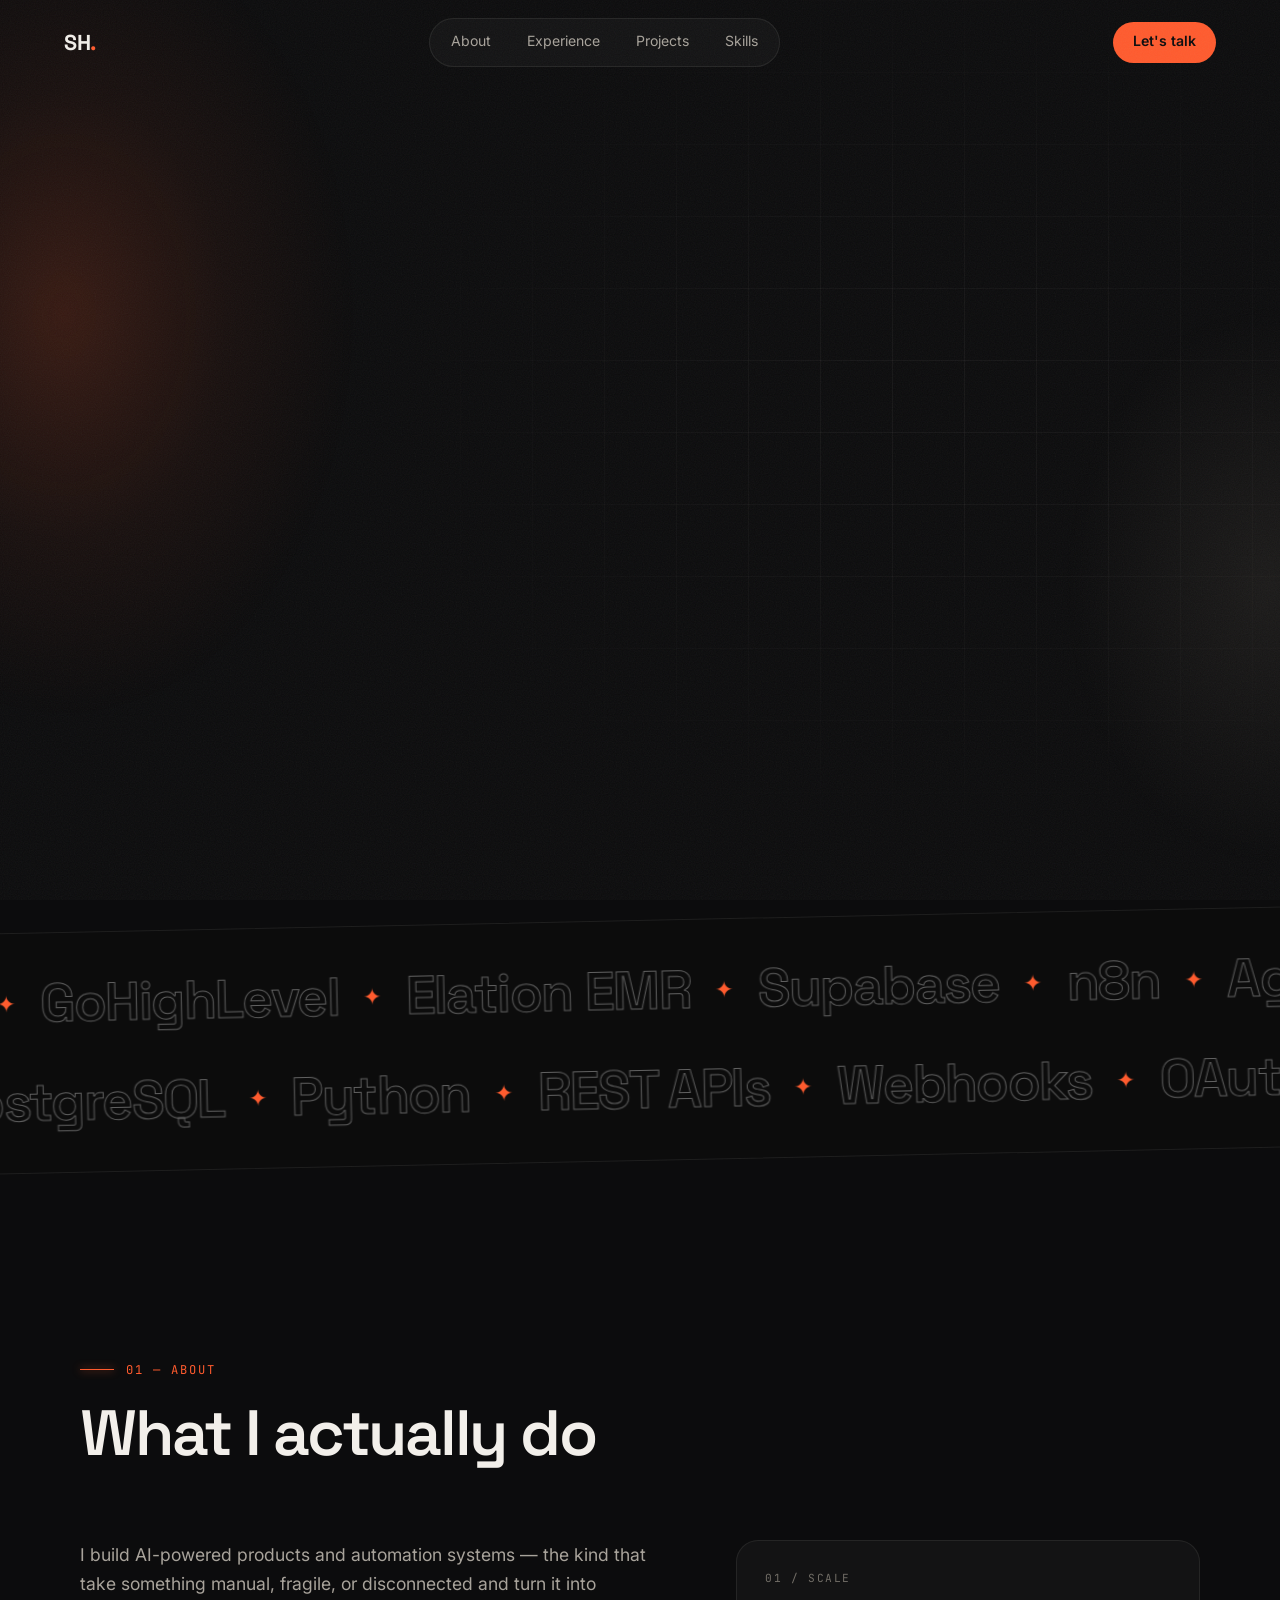
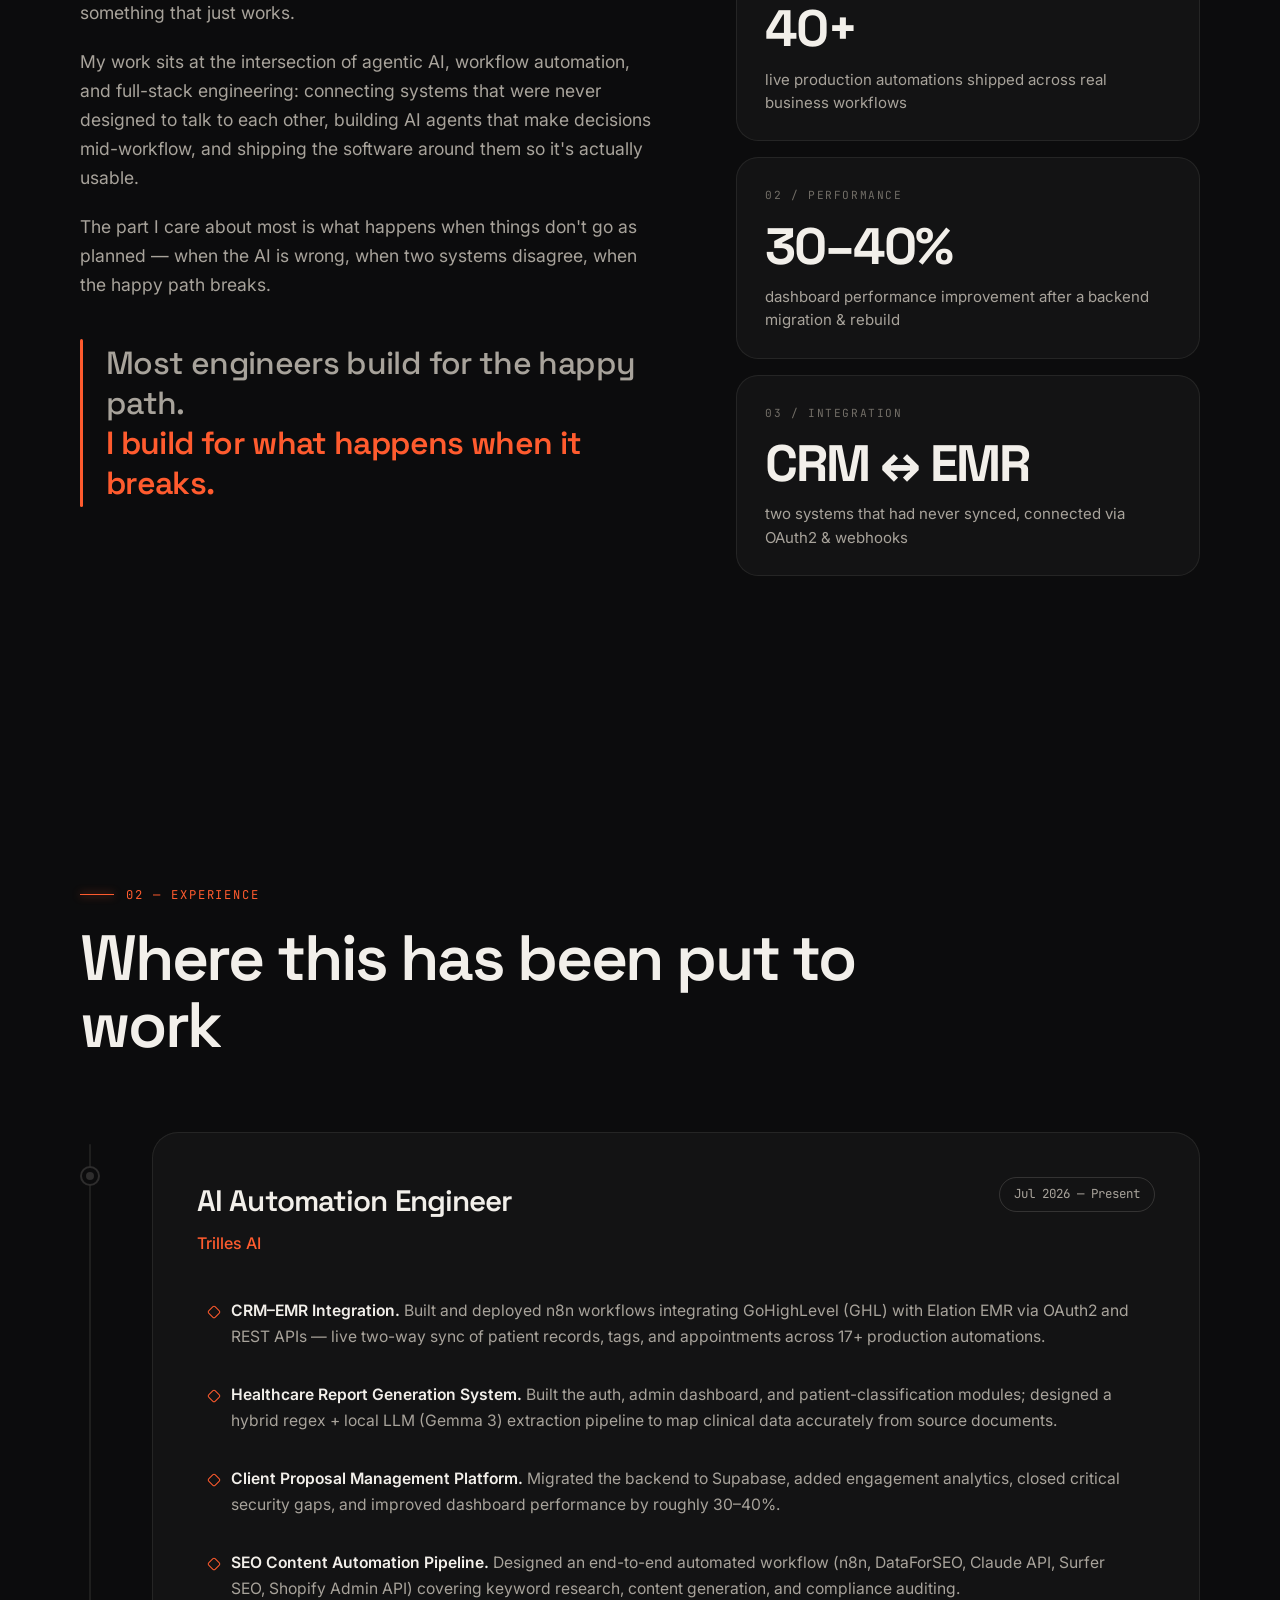
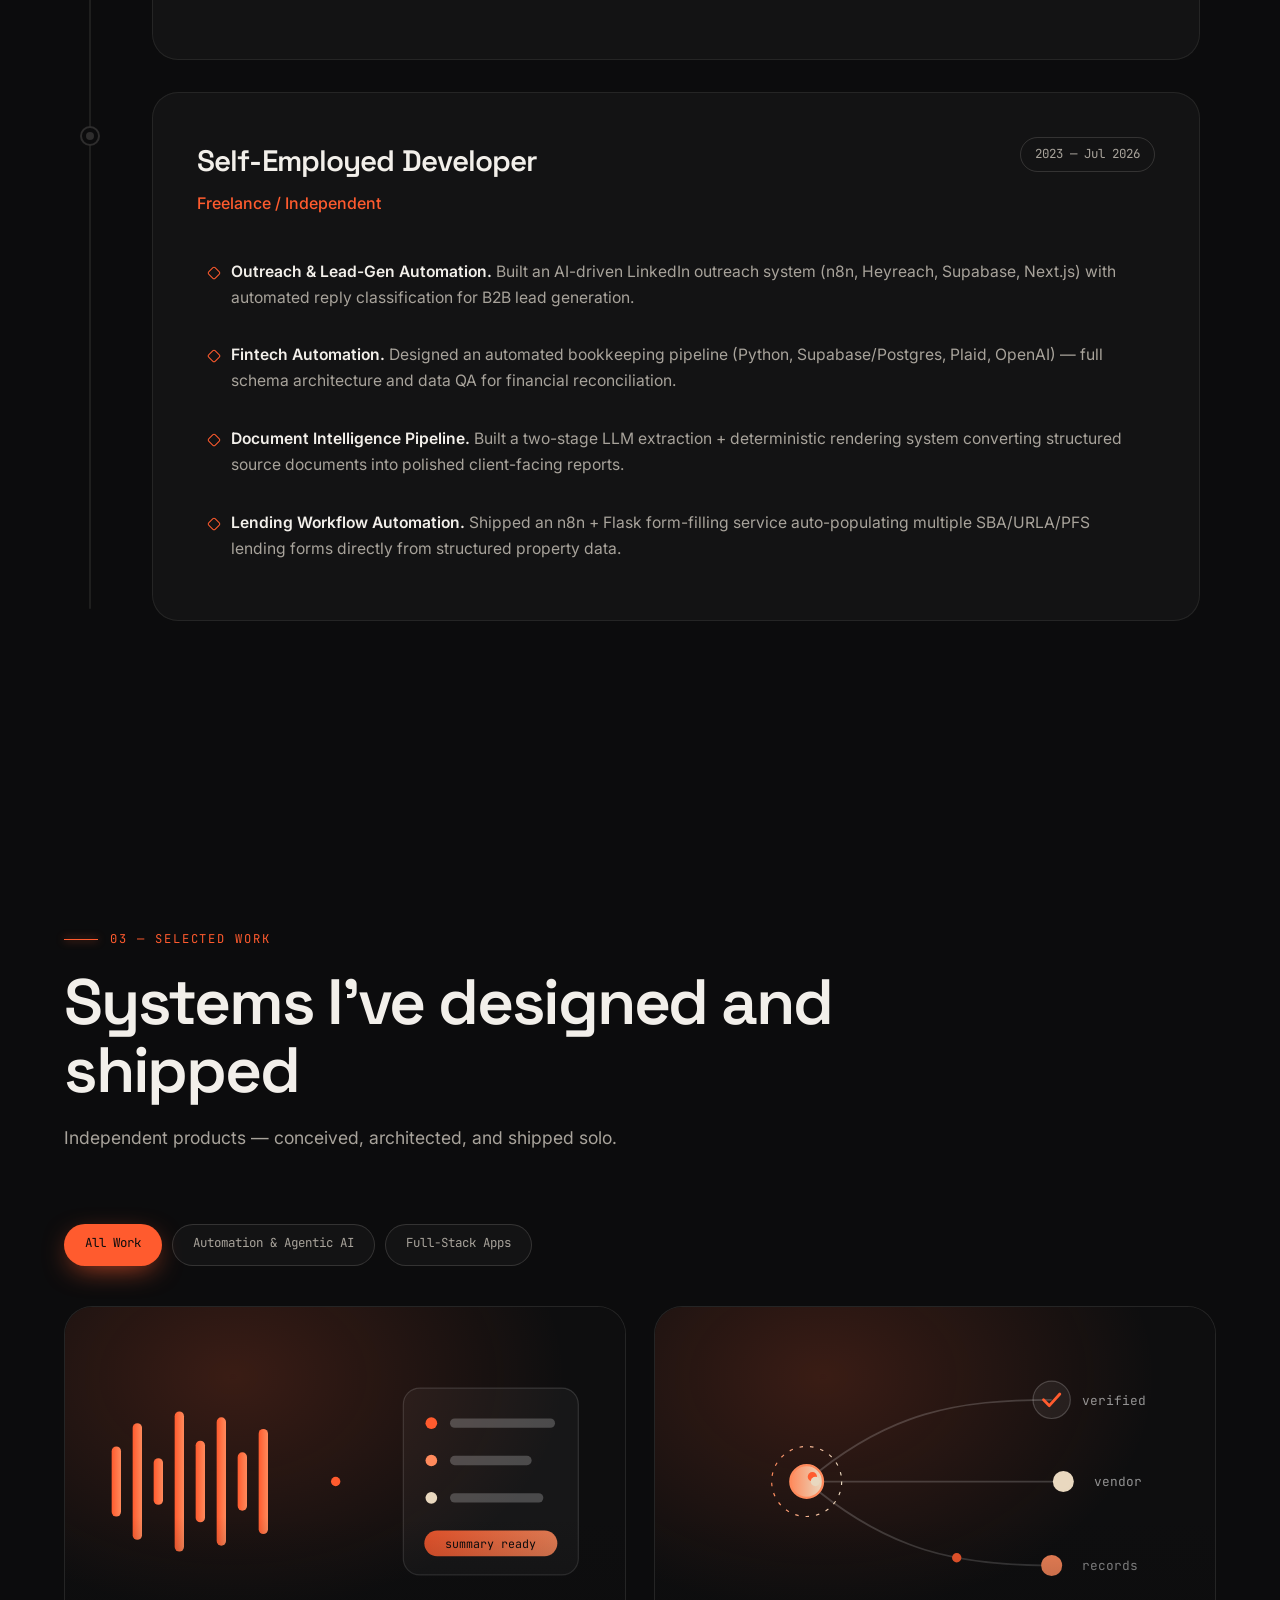
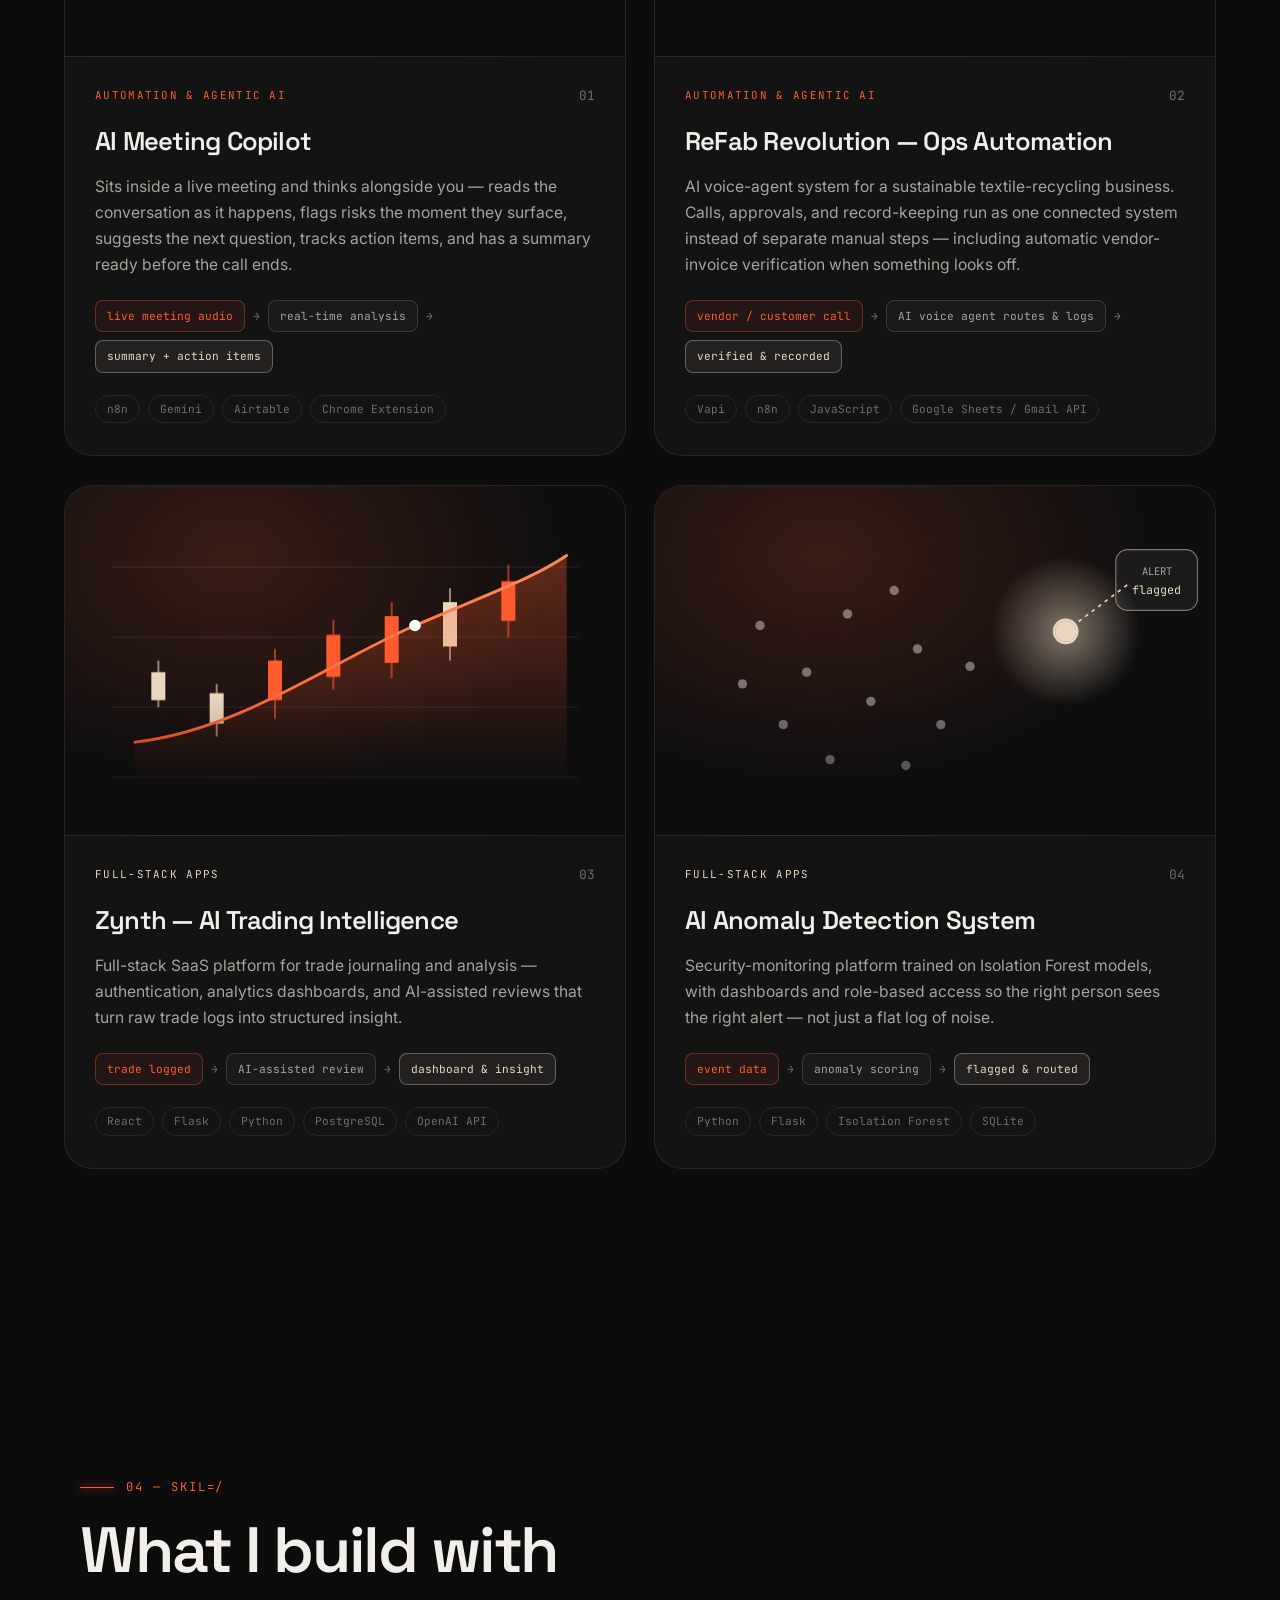
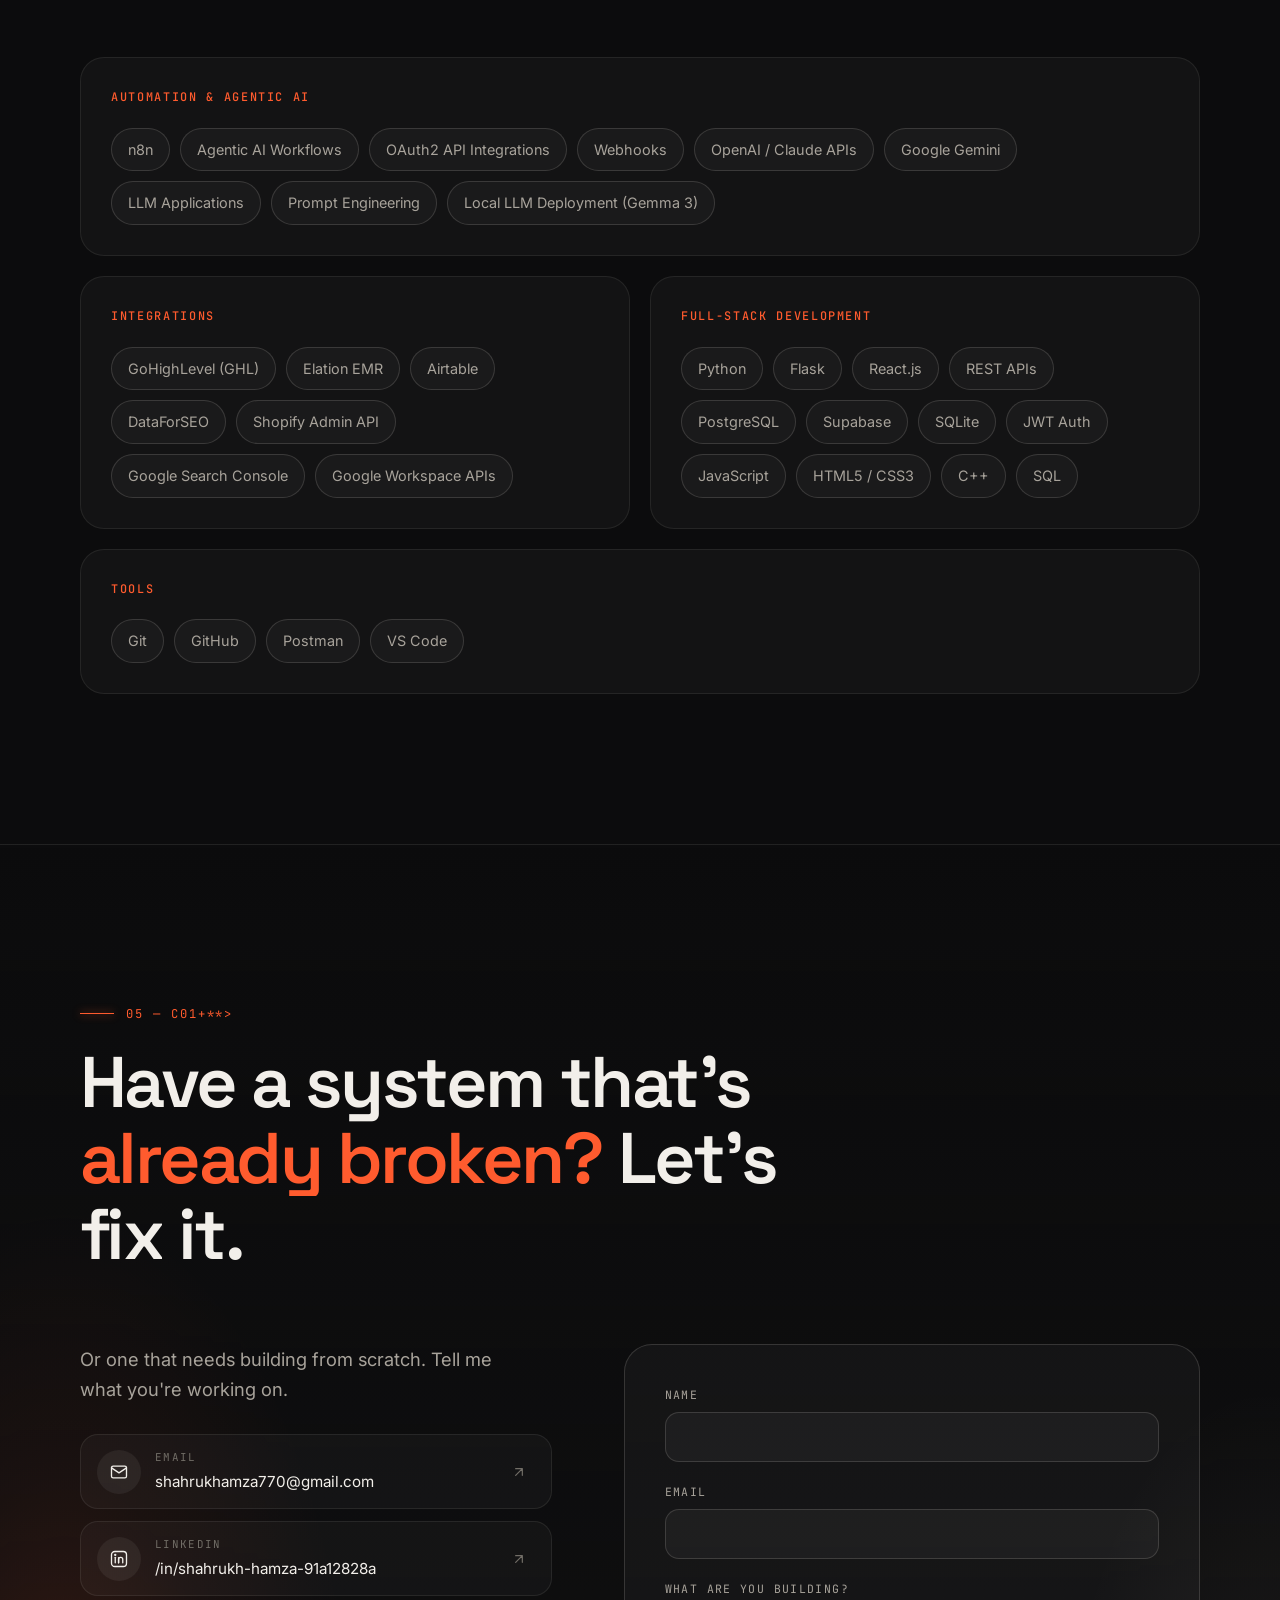
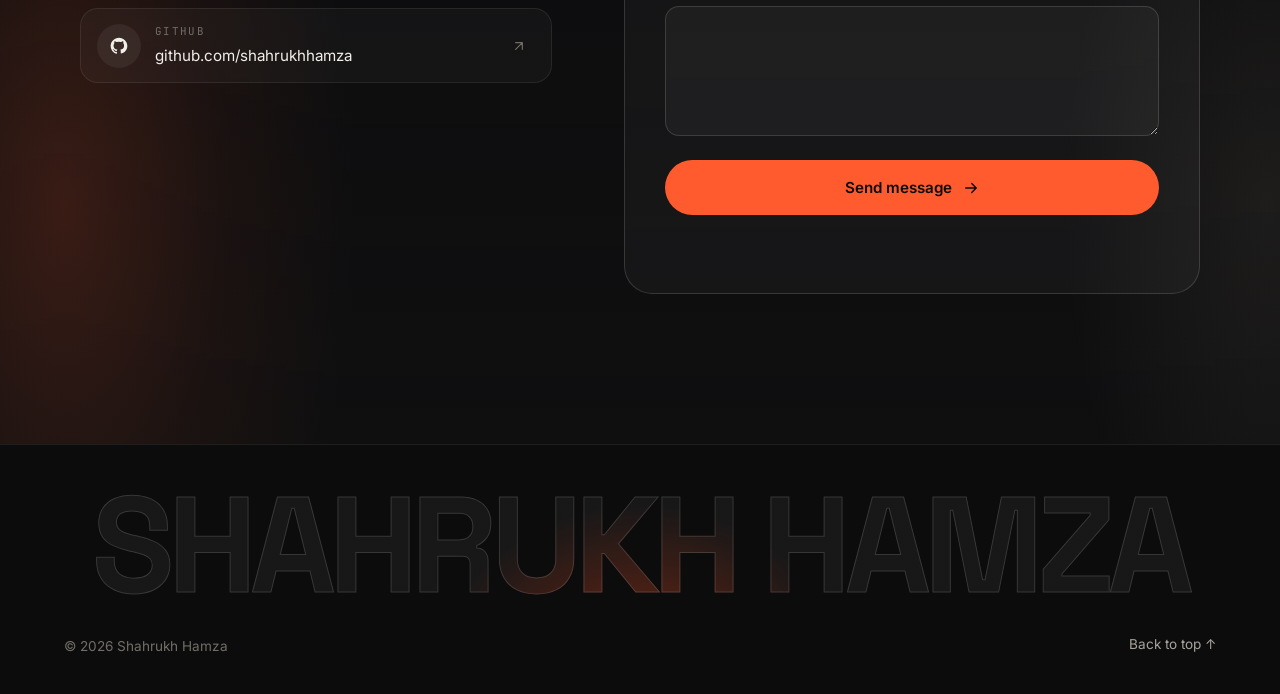
==== commit 1232fe29: "Redesign portfolio with dark theme, motion and smooth scroll - Warm charcoal palette with a single v" ====
--- a/index.html
+++ b/index.html
@@ -17,99 +17,148 @@
 <meta name="twitter:description" content="Agentic AI, workflow automation, and full-stack engineering — built and shipped end to end.">
 <meta name="twitter:image" content="https://shahrukh-hamza-portfolio.vercel.app/og-image.png">
 <meta name="description" content="AI Automation Engineer building agentic AI systems, integrations, and full-stack apps.">
+<meta name="theme-color" content="#0C0C0D">
 <link rel="preconnect" href="https://fonts.googleapis.com">
 <link rel="preconnect" href="https://fonts.gstatic.com" crossorigin>
-<link href="https://fonts.googleapis.com/css2?family=Fraunces:opsz,wght@9..144,500..700&family=Inter:wght@400;500;600;700&family=IBM+Plex+Mono:wght@400;500;600&display=swap" rel="stylesheet">
+<link href="https://fonts.googleapis.com/css2?family=Space+Grotesk:wght@400;500;600;700&family=Inter:wght@400;500;600&family=JetBrains+Mono:wght@400;500&display=swap" rel="stylesheet">
 <link rel="stylesheet" href="style.css">
+<script>document.documentElement.classList.add('js');</script>
 </head>
 <body>
 
+<!-- Preloader -->
+<div class="loader" id="loader" aria-hidden="true">
+  <div class="loader__inner">
+    <span class="loader__label">Initialising</span>
+    <span class="loader__count"><span id="loaderCount">0</span><i>%</i></span>
+    <div class="loader__bar"><span id="loaderBar"></span></div>
+    <span class="loader__name">Shahrukh Hamza</span>
+  </div>
+  <div class="loader__curtain"></div>
+</div>
+
+<!-- Global effects -->
+<div class="noise" aria-hidden="true"></div>
+<div class="cursor-glow" id="cursorGlow" aria-hidden="true"></div>
+<div class="cursor" id="cursor" aria-hidden="true">
+  <span class="cursor__dot"></span>
+  <span class="cursor__ring"><span class="cursor__shape"></span><span class="cursor__label" id="cursorLabel"></span></span>
+</div>
 <div class="progress" id="progress"></div>
 
 <header class="nav" id="nav">
-  <a href="#hero" class="nav__mark">SH<span class="nav__dot">.</span></a>
+  <a href="#hero" class="nav__mark" data-magnetic>SH<span class="nav__dot">.</span></a>
   <nav class="nav__links">
     <a href="#about" data-nav="about">About</a>
     <a href="#experience" data-nav="experience">Experience</a>
     <a href="#projects" data-nav="projects">Projects</a>
     <a href="#skills" data-nav="skills">Skills</a>
-    <a href="#contact" class="nav__cta" data-nav="contact">Contact</a>
+    <span class="nav__pill" id="navPill"></span>
   </nav>
+  <a href="#contact" class="nav__cta" data-nav="contact" data-magnetic><span>Let's talk</span></a>
   <button class="nav__toggle" id="navToggle" aria-label="Toggle menu" aria-expanded="false">
-    <span></span><span></span><span></span>
+    <span></span><span></span>
   </button>
 </header>
 
 <div class="mobile-menu" id="mobileMenu">
-  <a href="#about">About</a>
-  <a href="#experience">Experience</a>
-  <a href="#projects">Projects</a>
-  <a href="#skills">Skills</a>
-  <a href="#contact">Contact</a>
+  <a href="#about"><i>01</i>About</a>
+  <a href="#experience"><i>02</i>Experience</a>
+  <a href="#projects"><i>03</i>Projects</a>
+  <a href="#skills"><i>04</i>Skills</a>
+  <a href="#contact"><i>05</i>Contact</a>
 </div>
 
 <main>
 
   <!-- ================= HERO ================= -->
   <section class="hero" id="hero">
+    <div class="hero__grid" aria-hidden="true"></div>
+    <div class="edge-glow edge-glow--left" aria-hidden="true"></div>
+    <div class="edge-glow edge-glow--right" aria-hidden="true"></div>
+
     <div class="hero__content">
-      <p class="eyebrow">AI Automation Engineer</p>
-      <h1 class="hero__headline">
-        <span class="line-mask"><span class="line-inner">I build systems that keep working</span></span>
-        <span class="line-mask"><span class="line-inner">when things don't go to plan.</span></span>
+      <p class="eyebrow"><span class="eyebrow__pulse"></span>Available for new projects</p>
+      <h1 class="hero__headline" id="heroHeadline" aria-label="I build systems that keep working when things don't go to plan.">
+        <span class="split-line">I build <em class="grad">systems</em> that</span>
+        <span class="split-line">keep working when</span>
+        <span class="split-line">things <span class="strike">don't</span> go to plan.</span>
       </h1>
+      <p class="hero__role"><span class="hero__role-prefix">&gt;</span> <span id="roleText">AI Automation Engineer</span><span class="caret"></span></p>
       <p class="hero__sub">Agentic AI, workflow automation, and full-stack engineering — for the parts of a business that are still held together by hand.</p>
       <div class="hero__actions">
-        <a href="#projects" class="btn btn--primary">See the work</a>
-        <a href="#contact" class="btn btn--ghost">Get in touch</a>
-      </div>
-      <div class="hero__stack" aria-label="Tools and platforms">
-        <span>n8n</span><span>Gemini</span><span>OpenAI / Claude</span><span>GoHighLevel</span><span>Elation EMR</span><span>Supabase</span>
-      </div>
-    </div>
-
-    <div class="hero__photo">
-      <div class="hero__photo-frame">
-        <img src="profile.webp" alt="Shahrukh Hamza" class="hero__photo-img">
-      </div>
-      <div class="hero__photo-caption">
-        <span class="hero__photo-name">Shahrukh Hamza</span>
-        <span class="hero__photo-role">3+ years shipping production AI systems</span>
+        <a href="#projects" class="btn btn--primary" data-magnetic><span>See the work</span><svg viewBox="0 0 24 24" fill="none" stroke="currentColor" stroke-width="2" stroke-linecap="round" stroke-linejoin="round"><path d="M5 12h14M13 6l6 6-6 6"/></svg></a>
+        <a href="#contact" class="btn btn--ghost" data-magnetic><span>Get in touch</span></a>
+      </div>
+    </div>
+
+    <div class="hero__visual">
+      <div class="portrait" id="portrait">
+        <canvas class="portrait__orb" id="orb" aria-hidden="true"></canvas>
+        <div class="portrait__frame">
+          <img src="profile.webp" alt="Shahrukh Hamza" class="portrait__img">
+        </div>
+        <div class="chip chip--1"><i></i>n8n</div>
+        <div class="chip chip--2"><i></i>Gemini</div>
+        <div class="chip chip--3"><i></i>Claude / OpenAI</div>
+        <div class="chip chip--4"><i></i>Supabase</div>
+        <div class="portrait__tag">
+          <strong>Shahrukh Hamza</strong>
+          <span>3+ years shipping production AI systems</span>
+        </div>
+      </div>
+    </div>
+
+    <a href="#about" class="scroll-hint" aria-label="Scroll down"><span></span>Scroll</a>
+  </section>
+
+  <!-- ================= MARQUEE ================= -->
+  <section class="marquee" aria-label="Tools and platforms">
+    <div class="marquee__row">
+      <div class="marquee__track">
+        <span>n8n</span><b>✦</b><span>Agentic AI</span><b>✦</b><span>Gemini</span><b>✦</b><span>OpenAI / Claude</span><b>✦</b><span>GoHighLevel</span><b>✦</b><span>Elation EMR</span><b>✦</b><span>Supabase</span><b>✦</b>
+        <span>n8n</span><b>✦</b><span>Agentic AI</span><b>✦</b><span>Gemini</span><b>✦</b><span>OpenAI / Claude</span><b>✦</b><span>GoHighLevel</span><b>✦</b><span>Elation EMR</span><b>✦</b><span>Supabase</span><b>✦</b>
+      </div>
+    </div>
+    <div class="marquee__row marquee__row--rev">
+      <div class="marquee__track">
+        <span>Webhooks</span><b>✦</b><span>OAuth2</span><b>✦</b><span>React</span><b>✦</b><span>Flask</span><b>✦</b><span>PostgreSQL</span><b>✦</b><span>Python</span><b>✦</b><span>REST APIs</span><b>✦</b>
+        <span>Webhooks</span><b>✦</b><span>OAuth2</span><b>✦</b><span>React</span><b>✦</b><span>Flask</span><b>✦</b><span>PostgreSQL</span><b>✦</b><span>Python</span><b>✦</b><span>REST APIs</span><b>✦</b>
       </div>
     </div>
   </section>
 
   <!-- ================= ABOUT ================= -->
   <section class="section" id="about">
-    <div class="section__inner about">
+    <div class="section__inner">
       <div class="section__head">
-        <p class="section__tag">01 — About</p>
-        <h2>What I actually do</h2>
+        <p class="section__tag" data-scramble>01 — About</p>
+        <h2 class="split-words">What I actually do</h2>
       </div>
       <div class="about__grid">
         <div class="about__text">
-          <p>I build AI-powered products and automation systems — the kind that take something manual, fragile, or disconnected and turn it into something that just works.</p>
-          <p>My work sits at the intersection of agentic AI, workflow automation, and full-stack engineering: connecting systems that were never designed to talk to each other, building AI agents that make decisions mid-workflow, and shipping the software around them so it's actually usable.</p>
-          <p>The part I care about most is what happens when things don't go as planned — when the AI is wrong, when two systems disagree, when the happy path breaks.</p>
-
-          <blockquote class="about__quote">
-            Most engineers build for the happy path.<br><span>I build for what happens when it breaks.</span>
+          <p class="reveal">I build AI-powered products and automation systems — the kind that take something manual, fragile, or disconnected and turn it into something that just works.</p>
+          <p class="reveal">My work sits at the intersection of agentic AI, workflow automation, and full-stack engineering: connecting systems that were never designed to talk to each other, building AI agents that make decisions mid-workflow, and shipping the software around them so it's actually usable.</p>
+          <p class="reveal">The part I care about most is what happens when things don't go as planned — when the AI is wrong, when two systems disagree, when the happy path breaks.</p>
+
+          <blockquote class="about__quote reveal">
+            Most engineers build for the happy path.<br><span class="grad">I build for what happens when it breaks.</span>
           </blockquote>
         </div>
         <div class="about__proof">
-          <div class="proof__item">
+          <div class="proof reveal spot">
             <span class="proof__tag">01 / Scale</span>
-            <span class="proof__num" data-count-to="40" data-suffix="+">0+</span>
+            <span class="proof__num grad" data-count-to="40" data-suffix="+">0+</span>
             <span class="proof__label">live production automations shipped across real business workflows</span>
           </div>
-          <div class="proof__item">
+          <div class="proof reveal spot">
             <span class="proof__tag">02 / Performance</span>
-            <span class="proof__num">30–40%</span>
+            <span class="proof__num grad">30–40%</span>
             <span class="proof__label">dashboard performance improvement after a backend migration &amp; rebuild</span>
           </div>
-          <div class="proof__item">
+          <div class="proof reveal spot">
             <span class="proof__tag">03 / Integration</span>
-            <span class="proof__num">CRM &harr; EMR</span>
+            <span class="proof__num grad">CRM &harr; EMR</span>
             <span class="proof__label">two systems that had never synced, connected via OAuth2 &amp; webhooks</span>
           </div>
         </div>
@@ -118,60 +167,64 @@
   </section>
 
   <!-- ================= EXPERIENCE ================= -->
-  <section class="section section--alt" id="experience">
+  <section class="section" id="experience">
     <div class="section__inner">
       <div class="section__head">
-        <p class="section__tag">02 — Experience</p>
-        <h2>Where this has been put to work</h2>
-      </div>
-
-      <div class="exp-list">
-
-        <div class="exp-card">
-          <div class="exp-card__head">
-            <div>
-              <h3>AI Automation Engineer</h3>
-              <p class="exp-card__org">Trilles AI</p>
-            </div>
-            <p class="exp-card__date">Jul 2026 — Present</p>
-          </div>
-
-          <ul class="exp-card__list">
-            <li><strong>CRM–EMR Integration.</strong> Built and deployed n8n workflows integrating GoHighLevel (GHL) with Elation EMR via OAuth2 and REST APIs — live two-way sync of patient records, tags, and appointments across 17+ production automations.</li>
-            <li><strong>Healthcare Report Generation System.</strong> Built the auth, admin dashboard, and patient-classification modules; designed a hybrid regex + local LLM (Gemma 3) extraction pipeline to map clinical data accurately from source documents.</li>
-            <li><strong>Client Proposal Management Platform.</strong> Migrated the backend to Supabase, added engagement analytics, closed critical security gaps, and improved dashboard performance by roughly 30–40%.</li>
-            <li><strong>SEO Content Automation Pipeline.</strong> Designed an end-to-end automated workflow (n8n, DataForSEO, Claude API, Surfer SEO, Shopify Admin API) covering keyword research, content generation, and compliance auditing.</li>
-          </ul>
-        </div>
-
-        <div class="exp-card">
-          <div class="exp-card__head">
-            <div>
-              <h3>Self-Employed Developer</h3>
-              <p class="exp-card__org">Freelance / Independent</p>
-            </div>
-            <p class="exp-card__date">2023 — Jul 2026</p>
-          </div>
-
-          <ul class="exp-card__list">
-            <li><strong>Outreach &amp; Lead-Gen Automation.</strong> Built an AI-driven LinkedIn outreach system (n8n, Heyreach, Supabase, Next.js) with automated reply classification for B2B lead generation.</li>
-            <li><strong>Fintech Automation.</strong> Designed an automated bookkeeping pipeline (Python, Supabase/Postgres, Plaid, OpenAI) — full schema architecture and data QA for financial reconciliation.</li>
-            <li><strong>Document Intelligence Pipeline.</strong> Built a two-stage LLM extraction + deterministic rendering system converting structured source documents into polished client-facing reports.</li>
-            <li><strong>Lending Workflow Automation.</strong> Shipped an n8n + Flask form-filling service auto-populating multiple SBA/URLA/PFS lending forms directly from structured property data.</li>
-          </ul>
-        </div>
-
+        <p class="section__tag" data-scramble>02 — Experience</p>
+        <h2 class="split-words">Where this has been put to work</h2>
+      </div>
+
+      <div class="timeline" id="timeline">
+        <div class="timeline__rail"><span id="timelineFill"></span></div>
+
+        <div class="exp reveal">
+          <span class="exp__node"></span>
+          <div class="exp__card spot">
+            <div class="exp__head">
+              <div>
+                <h3>AI Automation Engineer</h3>
+                <p class="exp__org">Trilles AI</p>
+              </div>
+              <p class="exp__date">Jul 2026 — Present</p>
+            </div>
+            <ul class="exp__list">
+              <li><strong>CRM–EMR Integration.</strong> Built and deployed n8n workflows integrating GoHighLevel (GHL) with Elation EMR via OAuth2 and REST APIs — live two-way sync of patient records, tags, and appointments across 17+ production automations.</li>
+              <li><strong>Healthcare Report Generation System.</strong> Built the auth, admin dashboard, and patient-classification modules; designed a hybrid regex + local LLM (Gemma 3) extraction pipeline to map clinical data accurately from source documents.</li>
+              <li><strong>Client Proposal Management Platform.</strong> Migrated the backend to Supabase, added engagement analytics, closed critical security gaps, and improved dashboard performance by roughly 30–40%.</li>
+              <li><strong>SEO Content Automation Pipeline.</strong> Designed an end-to-end automated workflow (n8n, DataForSEO, Claude API, Surfer SEO, Shopify Admin API) covering keyword research, content generation, and compliance auditing.</li>
+            </ul>
+          </div>
+        </div>
+
+        <div class="exp reveal">
+          <span class="exp__node"></span>
+          <div class="exp__card spot">
+            <div class="exp__head">
+              <div>
+                <h3>Self-Employed Developer</h3>
+                <p class="exp__org">Freelance / Independent</p>
+              </div>
+              <p class="exp__date">2023 — Jul 2026</p>
+            </div>
+            <ul class="exp__list">
+              <li><strong>Outreach &amp; Lead-Gen Automation.</strong> Built an AI-driven LinkedIn outreach system (n8n, Heyreach, Supabase, Next.js) with automated reply classification for B2B lead generation.</li>
+              <li><strong>Fintech Automation.</strong> Designed an automated bookkeeping pipeline (Python, Supabase/Postgres, Plaid, OpenAI) — full schema architecture and data QA for financial reconciliation.</li>
+              <li><strong>Document Intelligence Pipeline.</strong> Built a two-stage LLM extraction + deterministic rendering system converting structured source documents into polished client-facing reports.</li>
+              <li><strong>Lending Workflow Automation.</strong> Shipped an n8n + Flask form-filling service auto-populating multiple SBA/URLA/PFS lending forms directly from structured property data.</li>
+            </ul>
+          </div>
+        </div>
       </div>
     </div>
   </section>
 
   <!-- ================= PROJECTS ================= -->
   <section class="section" id="projects">
-    <div class="section__inner">
+    <div class="section__inner section__inner--wide">
       <div class="section__head">
-        <p class="section__tag">03 — Selected Work</p>
-        <h2>Systems I've designed and shipped</h2>
-        <p class="section__intro">Independent products — conceived, architected, and shipped solo.</p>
+        <p class="section__tag" data-scramble>03 — Selected Work</p>
+        <h2 class="split-words">Systems I've designed and shipped</h2>
+        <p class="section__intro reveal">Independent products — conceived, architected, and shipped solo.</p>
       </div>
 
       <div class="case-filter" role="tablist" aria-label="Filter projects by category">
@@ -182,175 +235,163 @@
 
       <div class="case-list">
 
-        <article class="case" data-category="automation">
-          <div class="case__art" style="--tint: var(--accent-primary-tint)">
-            <svg viewBox="0 0 480 320" class="case__svg">
-              <rect x="0" y="0" width="480" height="320" fill="var(--tint)" rx="20"/>
-              <g stroke="rgba(18,20,28,0.14)" stroke-width="1.4">
-                <line x1="70" y1="230" x2="70" y2="200"/>
-                <line x1="95" y1="230" x2="95" y2="170"/>
-                <line x1="120" y1="230" x2="120" y2="210"/>
-                <line x1="145" y1="230" x2="145" y2="150"/>
-                <line x1="170" y1="230" x2="170" y2="190"/>
-                <line x1="195" y1="230" x2="195" y2="130"/>
-                <line x1="220" y1="230" x2="220" y2="180"/>
-                <line x1="245" y1="230" x2="245" y2="205"/>
-                <line x1="270" y1="230" x2="270" y2="160"/>
-              </g>
-              <path d="M60 100 C 140 60, 180 60, 230 95" fill="none" stroke="var(--accent-primary)" stroke-width="1.6" stroke-dasharray="4 5"/>
-              <circle cx="60" cy="100" r="5" fill="var(--accent-primary)"/>
-              <circle cx="230" cy="95" r="5" fill="var(--accent-primary)"/>
-              <rect x="300" y="70" width="140" height="120" rx="12" fill="#fff" stroke="rgba(18,20,28,0.1)"/>
-              <circle cx="322" cy="98" r="4" fill="var(--accent-flow)"/>
-              <line x1="336" y1="98" x2="415" y2="98" stroke="rgba(18,20,28,0.16)" stroke-width="3" stroke-linecap="round"/>
-              <circle cx="322" cy="122" r="4" fill="var(--accent-flow)"/>
-              <line x1="336" y1="122" x2="400" y2="122" stroke="rgba(18,20,28,0.16)" stroke-width="3" stroke-linecap="round"/>
-              <circle cx="322" cy="146" r="4" fill="var(--accent-flow)"/>
-              <line x1="336" y1="146" x2="408" y2="146" stroke="rgba(18,20,28,0.16)" stroke-width="3" stroke-linecap="round"/>
-            </svg>
-          </div>
-          <div class="case__body">
-            <span class="case__category">Automation &amp; Agentic AI</span>
-            <span class="case__index">01</span>
-            <h3>AI Meeting Copilot</h3>
-            <p class="case__desc">Sits inside a live meeting and thinks alongside you — reads the conversation as it happens, flags risks the moment they surface, suggests the next question, tracks action items, and has a summary ready before the call ends.</p>
-            <div class="case__flow">
-              <span class="flow__step flow__step--in">live meeting audio</span>
-              <span class="flow__arrow">→</span>
-              <span class="flow__step">real-time analysis</span>
-              <span class="flow__arrow">→</span>
-              <span class="flow__step flow__step--out">summary + action items</span>
-            </div>
-            <div class="case__stack">
-              <span>n8n</span><span>Gemini</span><span>Airtable</span><span>Chrome Extension</span>
+        <!-- 01 Meeting copilot -->
+        <article class="case reveal" data-category="automation">
+          <div class="case__tilt spot">
+            <div class="case__art">
+              <svg viewBox="0 0 480 300" class="viz" preserveAspectRatio="xMidYMid slice">
+                <defs>
+                  <linearGradient id="g1" x1="0" x2="1"><stop offset="0" stop-color="#FF5B2E"/><stop offset="1" stop-color="#FF8A5C"/></linearGradient>
+                </defs>
+                <g class="viz__wave" fill="url(#g1)">
+                  <rect x="40"  y="120" width="8" height="60" rx="4" style="--d:0s"/>
+                  <rect x="58"  y="100" width="8" height="100" rx="4" style="--d:.15s"/>
+                  <rect x="76"  y="130" width="8" height="40" rx="4" style="--d:.3s"/>
+                  <rect x="94"  y="90"  width="8" height="120" rx="4" style="--d:.45s"/>
+                  <rect x="112" y="115" width="8" height="70" rx="4" style="--d:.6s"/>
+                  <rect x="130" y="95"  width="8" height="110" rx="4" style="--d:.75s"/>
+                  <rect x="148" y="125" width="8" height="50" rx="4" style="--d:.9s"/>
+                  <rect x="166" y="105" width="8" height="90" rx="4" style="--d:1.05s"/>
+                </g>
+                <path class="viz__flow" d="M185 150 C 230 150, 235 150, 280 150" stroke="url(#g1)" stroke-width="2" fill="none" stroke-dasharray="5 6"/>
+                <circle class="viz__pulse" cx="232" cy="150" r="4" fill="#FF5B2E"/>
+                <g transform="translate(290 70)">
+                  <rect width="150" height="160" rx="14" fill="rgba(255,255,255,0.04)" stroke="rgba(255,255,255,0.14)"/>
+                  <circle cx="24" cy="30" r="5" fill="#FF5B2E"/><rect x="40" y="26" width="90" height="8" rx="4" fill="rgba(255,255,255,0.22)"/>
+                  <circle cx="24" cy="62" r="5" fill="#FF8A5C"/><rect x="40" y="58" width="70" height="8" rx="4" fill="rgba(255,255,255,0.22)"/>
+                  <circle cx="24" cy="94" r="5" fill="#E9D8BF"/><rect x="40" y="90" width="80" height="8" rx="4" fill="rgba(255,255,255,0.22)"/>
+                  <rect x="18" y="122" width="114" height="22" rx="11" fill="url(#g1)" opacity=".9"/>
+                  <text x="75" y="137" text-anchor="middle" font-family="JetBrains Mono, monospace" font-size="10" fill="#0C0C0D">summary ready</text>
+                </g>
+              </svg>
+            </div>
+            <div class="case__body">
+              <div class="case__meta"><span class="case__category">Automation &amp; Agentic AI</span><span class="case__index">01</span></div>
+              <h3>AI Meeting Copilot</h3>
+              <p class="case__desc">Sits inside a live meeting and thinks alongside you — reads the conversation as it happens, flags risks the moment they surface, suggests the next question, tracks action items, and has a summary ready before the call ends.</p>
+              <div class="case__flow">
+                <span class="flow__step flow__step--in">live meeting audio</span><span class="flow__arrow">→</span><span class="flow__step">real-time analysis</span><span class="flow__arrow">→</span><span class="flow__step flow__step--out">summary + action items</span>
+              </div>
+              <div class="case__stack"><span>n8n</span><span>Gemini</span><span>Airtable</span><span>Chrome Extension</span></div>
             </div>
           </div>
         </article>
 
-        <article class="case case--reverse" data-category="automation">
-          <div class="case__art" style="--tint: var(--accent-flow-tint)">
-            <svg viewBox="0 0 480 320" class="case__svg">
-              <rect x="0" y="0" width="480" height="320" fill="var(--tint)" rx="20"/>
-              <g fill="none" stroke="rgba(18,20,28,0.16)" stroke-width="1.5" stroke-dasharray="3 5">
-                <path d="M150 160 C 220 100, 260 90, 330 90"/>
-                <path d="M150 160 C 230 160, 260 160, 340 160"/>
-                <path d="M150 160 C 220 220, 260 230, 330 232"/>
-              </g>
-              <circle cx="150" cy="160" r="11" fill="var(--accent-primary)"/>
-              <circle cx="330" cy="90" r="6" fill="var(--accent-flow)"/>
-              <circle cx="340" cy="160" r="6" fill="var(--accent-flow)"/>
-              <circle cx="330" cy="232" r="6" fill="var(--accent-flow)"/>
-              <g transform="translate(330,90)">
-                <circle r="15" fill="#fff" stroke="rgba(18,20,28,0.1)"/>
-                <path d="M-5 0 L -1 5 L 6 -6" fill="none" stroke="var(--accent-primary)" stroke-width="2" stroke-linecap="round" stroke-linejoin="round"/>
-              </g>
-              <text x="360" y="165" font-family="IBM Plex Mono, monospace" font-size="11" fill="rgba(18,20,28,0.45)">vendor</text>
-              <text x="345" y="240" font-family="IBM Plex Mono, monospace" font-size="11" fill="rgba(18,20,28,0.45)">records</text>
-            </svg>
-          </div>
-          <div class="case__body">
-            <span class="case__category">Automation &amp; Agentic AI</span>
-            <span class="case__index">02</span>
-            <h3>ReFab Revolution — Ops Automation</h3>
-            <p class="case__desc">AI voice-agent system for a sustainable textile-recycling business. Calls, approvals, and record-keeping run as one connected system instead of separate manual steps — including automatic vendor-invoice verification when something looks off.</p>
-            <div class="case__flow">
-              <span class="flow__step flow__step--in">vendor / customer call</span>
-              <span class="flow__arrow">→</span>
-              <span class="flow__step">AI voice agent routes &amp; logs</span>
-              <span class="flow__arrow">→</span>
-              <span class="flow__step flow__step--out">verified &amp; recorded</span>
-            </div>
-            <div class="case__stack">
-              <span>Vapi</span><span>n8n</span><span>JavaScript</span><span>Google Sheets / Gmail API</span>
+        <!-- 02 ReFab -->
+        <article class="case reveal" data-category="automation">
+          <div class="case__tilt spot">
+            <div class="case__art">
+              <svg viewBox="0 0 480 300" class="viz" preserveAspectRatio="xMidYMid slice">
+                <defs>
+                  <linearGradient id="g2" x1="0" x2="1"><stop offset="0" stop-color="#FF8A5C"/><stop offset="1" stop-color="#E9D8BF"/></linearGradient>
+                </defs>
+                <g fill="none" stroke="rgba(255,255,255,0.18)" stroke-width="1.5">
+                  <path id="p1" d="M130 150 C 200 90, 260 80, 340 80"/>
+                  <path id="p2" d="M130 150 C 210 150, 270 150, 350 150"/>
+                  <path id="p3" d="M130 150 C 200 210, 260 222, 340 222"/>
+                </g>
+                <g class="viz__orbit">
+                  <circle cx="130" cy="150" r="30" fill="none" stroke="url(#g2)" stroke-width="1" stroke-dasharray="3 6"/>
+                </g>
+                <circle cx="130" cy="150" r="14" fill="url(#g2)"/>
+                <circle class="viz__ping" cx="130" cy="150" r="14" fill="none" stroke="#FF8A5C" stroke-width="2"/>
+                <g fill="#fff">
+                  <circle r="4" fill="#FF5B2E"><animateMotion dur="2.4s" repeatCount="indefinite"><mpath href="#p1"/></animateMotion></circle>
+                  <circle r="4" fill="#E9D8BF"><animateMotion dur="2s" begin=".4s" repeatCount="indefinite"><mpath href="#p2"/></animateMotion></circle>
+                  <circle r="4" fill="#FF5B2E"><animateMotion dur="2.6s" begin=".8s" repeatCount="indefinite"><mpath href="#p3"/></animateMotion></circle>
+                </g>
+                <g>
+                  <circle cx="340" cy="80" r="16" fill="rgba(255,255,255,0.06)" stroke="rgba(255,255,255,0.2)"/>
+                  <path d="M333 80 l5 5 l9 -10" fill="none" stroke="#FF5B2E" stroke-width="2.4" stroke-linecap="round" stroke-linejoin="round"/>
+                  <circle cx="350" cy="150" r="9" fill="#E9D8BF"/>
+                  <circle cx="340" cy="222" r="9" fill="#FF8A5C"/>
+                  <g font-family="JetBrains Mono, monospace" font-size="11" fill="rgba(255,255,255,0.55)">
+                    <text x="376" y="154">vendor</text><text x="366" y="226">records</text><text x="366" y="84">verified</text>
+                  </g>
+                </g>
+              </svg>
+            </div>
+            <div class="case__body">
+              <div class="case__meta"><span class="case__category">Automation &amp; Agentic AI</span><span class="case__index">02</span></div>
+              <h3>ReFab Revolution — Ops Automation</h3>
+              <p class="case__desc">AI voice-agent system for a sustainable textile-recycling business. Calls, approvals, and record-keeping run as one connected system instead of separate manual steps — including automatic vendor-invoice verification when something looks off.</p>
+              <div class="case__flow">
+                <span class="flow__step flow__step--in">vendor / customer call</span><span class="flow__arrow">→</span><span class="flow__step">AI voice agent routes &amp; logs</span><span class="flow__arrow">→</span><span class="flow__step flow__step--out">verified &amp; recorded</span>
+              </div>
+              <div class="case__stack"><span>Vapi</span><span>n8n</span><span>JavaScript</span><span>Google Sheets / Gmail API</span></div>
             </div>
           </div>
         </article>
 
-        <article class="case" data-category="fullstack">
-          <div class="case__art" style="--tint: var(--accent-primary-tint)">
-            <svg viewBox="0 0 480 320" class="case__svg">
-              <rect x="0" y="0" width="480" height="320" fill="var(--tint)" rx="20"/>
-              <line x1="50" y1="240" x2="430" y2="240" stroke="rgba(18,20,28,0.14)" stroke-width="1.4"/>
-              <g stroke="rgba(18,20,28,0.35)" stroke-width="1.4">
-                <line x1="80" y1="190" x2="80" y2="150"/>
-                <line x1="130" y1="210" x2="130" y2="170"/>
-                <line x1="180" y1="200" x2="180" y2="140"/>
-                <line x1="230" y1="175" x2="230" y2="120"/>
-                <line x1="280" y1="165" x2="280" y2="100"/>
-                <line x1="330" y1="150" x2="330" y2="90"/>
-                <line x1="380" y1="130" x2="380" y2="70"/>
-              </g>
-              <g fill="rgba(18,20,28,0.55)">
-                <rect x="74" y="160" width="12" height="24"/>
-                <rect x="124" y="178" width="12" height="26"/>
-                <rect x="174" y="150" width="12" height="34"/>
-                <rect x="224" y="130" width="12" height="34"/>
-                <rect x="274" y="112" width="12" height="40"/>
-                <rect x="324" y="100" width="12" height="38"/>
-                <rect x="374" y="82" width="12" height="34"/>
-              </g>
-              <path d="M60 210 C 150 200, 230 150, 300 120 S 400 80, 420 65" fill="none" stroke="var(--accent-primary)" stroke-width="2"/>
-              <circle cx="230" cy="150" r="5" fill="var(--accent-flow)"/>
-              <circle cx="330" cy="112" r="5" fill="var(--accent-flow)"/>
-            </svg>
-          </div>
-          <div class="case__body">
-            <span class="case__category">Full-Stack Apps</span>
-            <span class="case__index">03</span>
-            <h3>Zynth — AI Trading Intelligence</h3>
-            <p class="case__desc">Full-stack SaaS platform for trade journaling and analysis — authentication, analytics dashboards, and AI-assisted reviews that turn raw trade logs into structured insight.</p>
-            <div class="case__flow">
-              <span class="flow__step flow__step--in">trade logged</span>
-              <span class="flow__arrow">→</span>
-              <span class="flow__step">AI-assisted review</span>
-              <span class="flow__arrow">→</span>
-              <span class="flow__step flow__step--out">dashboard &amp; insight</span>
-            </div>
-            <div class="case__stack">
-              <span>React</span><span>Flask</span><span>Python</span><span>PostgreSQL</span><span>OpenAI API</span>
+        <!-- 03 Zynth -->
+        <article class="case reveal" data-category="fullstack">
+          <div class="case__tilt spot">
+            <div class="case__art">
+              <svg viewBox="0 0 480 300" class="viz" preserveAspectRatio="xMidYMid slice">
+                <defs>
+                  <linearGradient id="g3" x1="0" x2="1"><stop offset="0" stop-color="#FF5B2E"/><stop offset="1" stop-color="#FF8A5C"/></linearGradient>
+                  <linearGradient id="g3f" x1="0" y1="0" x2="0" y2="1"><stop offset="0" stop-color="#FF5B2E" stop-opacity=".35"/><stop offset="1" stop-color="#FF5B2E" stop-opacity="0"/></linearGradient>
+                </defs>
+                <g stroke="rgba(255,255,255,0.07)"><line x1="40" y1="70" x2="440" y2="70"/><line x1="40" y1="130" x2="440" y2="130"/><line x1="40" y1="190" x2="440" y2="190"/><line x1="40" y1="250" x2="440" y2="250"/></g>
+                <g class="viz__candles">
+                  <g style="--d:0s"><line x1="80" y1="190" x2="80" y2="150" stroke="#E9D8BF"/><rect x="74" y="160" width="12" height="24" fill="#E9D8BF"/></g>
+                  <g style="--d:.12s"><line x1="130" y1="215" x2="130" y2="170" stroke="#E9D8BF"/><rect x="124" y="178" width="12" height="26" fill="#E9D8BF"/></g>
+                  <g style="--d:.24s"><line x1="180" y1="200" x2="180" y2="140" stroke="#FF5B2E"/><rect x="174" y="150" width="12" height="34" fill="#FF5B2E"/></g>
+                  <g style="--d:.36s"><line x1="230" y1="175" x2="230" y2="115" stroke="#FF5B2E"/><rect x="224" y="128" width="12" height="36" fill="#FF5B2E"/></g>
+                  <g style="--d:.48s"><line x1="280" y1="165" x2="280" y2="100" stroke="#FF5B2E"/><rect x="274" y="112" width="12" height="40" fill="#FF5B2E"/></g>
+                  <g style="--d:.6s"><line x1="330" y1="150" x2="330" y2="88" stroke="#E9D8BF"/><rect x="324" y="100" width="12" height="38" fill="#E9D8BF"/></g>
+                  <g style="--d:.72s"><line x1="380" y1="130" x2="380" y2="68" stroke="#FF5B2E"/><rect x="374" y="82" width="12" height="34" fill="#FF5B2E"/></g>
+                </g>
+                <path d="M60 220 C 150 210, 230 150, 300 120 S 400 80, 430 60 L430 260 L60 260Z" fill="url(#g3f)"/>
+                <path class="viz__line" d="M60 220 C 150 210, 230 150, 300 120 S 400 80, 430 60" fill="none" stroke="url(#g3)" stroke-width="2.5" stroke-linecap="round" pathLength="1"/>
+                <circle class="viz__pulse" cx="300" cy="120" r="5" fill="#fff"/>
+              </svg>
+            </div>
+            <div class="case__body">
+              <div class="case__meta"><span class="case__category">Full-Stack Apps</span><span class="case__index">03</span></div>
+              <h3>Zynth — AI Trading Intelligence</h3>
+              <p class="case__desc">Full-stack SaaS platform for trade journaling and analysis — authentication, analytics dashboards, and AI-assisted reviews that turn raw trade logs into structured insight.</p>
+              <div class="case__flow">
+                <span class="flow__step flow__step--in">trade logged</span><span class="flow__arrow">→</span><span class="flow__step">AI-assisted review</span><span class="flow__arrow">→</span><span class="flow__step flow__step--out">dashboard &amp; insight</span>
+              </div>
+              <div class="case__stack"><span>React</span><span>Flask</span><span>Python</span><span>PostgreSQL</span><span>OpenAI API</span></div>
             </div>
           </div>
         </article>
 
-        <article class="case case--reverse" data-category="fullstack">
-          <div class="case__art" style="--tint: var(--accent-flow-tint)">
-            <svg viewBox="0 0 480 320" class="case__svg">
-              <rect x="0" y="0" width="480" height="320" fill="var(--tint)" rx="20"/>
-              <g fill="rgba(18,20,28,0.28)">
-                <circle cx="90" cy="120" r="4"/>
-                <circle cx="130" cy="160" r="4"/>
-                <circle cx="110" cy="200" r="4"/>
-                <circle cx="160" cy="110" r="4"/>
-                <circle cx="180" cy="180" r="4"/>
-                <circle cx="220" cy="140" r="4"/>
-                <circle cx="150" cy="230" r="4"/>
-                <circle cx="240" cy="200" r="4"/>
-                <circle cx="270" cy="150" r="4"/>
-                <circle cx="200" cy="90" r="4"/>
-              </g>
-              <circle cx="345" cy="120" r="26" fill="var(--accent-primary)" opacity="0.12"/>
-              <circle cx="345" cy="120" r="16" fill="var(--accent-primary)" opacity="0.18"/>
-              <circle cx="345" cy="120" r="8" fill="var(--accent-primary)"/>
-              <line x1="345" y1="120" x2="400" y2="90" stroke="var(--accent-primary)" stroke-width="1.4" stroke-dasharray="3 4"/>
-              <rect x="400" y="66" width="60" height="48" rx="8" fill="#fff" stroke="rgba(18,20,28,0.1)"/>
-              <text x="430" y="85" font-family="IBM Plex Mono, monospace" font-size="9" fill="rgba(18,20,28,0.5)" text-anchor="middle">ALERT</text>
-              <text x="430" y="100" font-family="IBM Plex Mono, monospace" font-size="8" fill="var(--accent-primary)" text-anchor="middle">flagged</text>
-            </svg>
-          </div>
-          <div class="case__body">
-            <span class="case__category">Full-Stack Apps</span>
-            <span class="case__index">04</span>
-            <h3>AI Anomaly Detection System</h3>
-            <p class="case__desc">Security-monitoring platform trained on Isolation Forest models, with dashboards and role-based access so the right person sees the right alert — not just a flat log of noise.</p>
-            <div class="case__flow">
-              <span class="flow__step flow__step--in">event data</span>
-              <span class="flow__arrow">→</span>
-              <span class="flow__step">anomaly scoring</span>
-              <span class="flow__arrow">→</span>
-              <span class="flow__step flow__step--out">flagged &amp; routed</span>
-            </div>
-            <div class="case__stack">
-              <span>Python</span><span>Flask</span><span>Isolation Forest</span><span>SQLite</span>
+        <!-- 04 Anomaly -->
+        <article class="case reveal" data-category="fullstack">
+          <div class="case__tilt spot">
+            <div class="case__art">
+              <svg viewBox="0 0 480 300" class="viz" preserveAspectRatio="xMidYMid slice">
+                <defs>
+                  <radialGradient id="g4" cx=".5" cy=".5" r=".5"><stop offset="0" stop-color="#E9D8BF" stop-opacity=".5"/><stop offset="1" stop-color="#E9D8BF" stop-opacity="0"/></radialGradient>
+                </defs>
+                <g class="viz__dots" fill="rgba(255,255,255,0.4)">
+                  <circle cx="90" cy="120" r="4" style="--d:0s"/><circle cx="130" cy="160" r="4" style="--d:.3s"/><circle cx="110" cy="205" r="4" style="--d:.6s"/>
+                  <circle cx="165" cy="110" r="4" style="--d:.9s"/><circle cx="185" cy="185" r="4" style="--d:1.2s"/><circle cx="225" cy="140" r="4" style="--d:1.5s"/>
+                  <circle cx="150" cy="235" r="4" style="--d:1.8s"/><circle cx="245" cy="205" r="4" style="--d:2.1s"/><circle cx="270" cy="155" r="4" style="--d:.45s"/>
+                  <circle cx="205" cy="90" r="4" style="--d:.75s"/><circle cx="75" cy="170" r="4" style="--d:1.05s"/><circle cx="215" cy="240" r="4" style="--d:1.35s"/>
+                </g>
+                <circle cx="352" cy="125" r="64" fill="url(#g4)" class="viz__glow"/>
+                <circle class="viz__ping viz__ping--pink" cx="352" cy="125" r="10" fill="none" stroke="#E9D8BF" stroke-width="2"/>
+                <circle cx="352" cy="125" r="9" fill="#E9D8BF"/>
+                <line x1="352" y1="125" x2="405" y2="85" stroke="#E9D8BF" stroke-width="1.4" stroke-dasharray="3 4" class="viz__flow"/>
+                <g transform="translate(395 55)">
+                  <rect width="70" height="52" rx="10" fill="rgba(255,255,255,0.05)" stroke="rgba(233,216,191,0.5)"/>
+                  <text x="35" y="22" text-anchor="middle" font-family="JetBrains Mono, monospace" font-size="9" fill="rgba(255,255,255,0.6)">ALERT</text>
+                  <text x="35" y="38" text-anchor="middle" font-family="JetBrains Mono, monospace" font-size="10" fill="#E9D8BF">flagged</text>
+                </g>
+              </svg>
+            </div>
+            <div class="case__body">
+              <div class="case__meta"><span class="case__category">Full-Stack Apps</span><span class="case__index">04</span></div>
+              <h3>AI Anomaly Detection System</h3>
+              <p class="case__desc">Security-monitoring platform trained on Isolation Forest models, with dashboards and role-based access so the right person sees the right alert — not just a flat log of noise.</p>
+              <div class="case__flow">
+                <span class="flow__step flow__step--in">event data</span><span class="flow__arrow">→</span><span class="flow__step">anomaly scoring</span><span class="flow__arrow">→</span><span class="flow__step flow__step--out">flagged &amp; routed</span>
+              </div>
+              <div class="case__stack"><span>Python</span><span>Flask</span><span>Isolation Forest</span><span>SQLite</span></div>
             </div>
           </div>
         </article>
@@ -360,33 +401,33 @@
   </section>
 
   <!-- ================= SKILLS ================= -->
-  <section class="section section--alt" id="skills">
+  <section class="section" id="skills">
     <div class="section__inner">
       <div class="section__head">
-        <p class="section__tag">04 — Skills</p>
-        <h2>What I build with</h2>
+        <p class="section__tag" data-scramble>04 — Skills</p>
+        <h2 class="split-words">What I build with</h2>
       </div>
 
       <div class="skills">
-        <div class="skills__group">
+        <div class="skills__group reveal spot">
           <h4>Automation &amp; Agentic AI</h4>
           <div class="chips">
             <span>n8n</span><span>Agentic AI Workflows</span><span>OAuth2 API Integrations</span><span>Webhooks</span><span>OpenAI / Claude APIs</span><span>Google Gemini</span><span>LLM Applications</span><span>Prompt Engineering</span><span>Local LLM Deployment (Gemma 3)</span>
           </div>
         </div>
-        <div class="skills__group">
+        <div class="skills__group reveal spot">
           <h4>Integrations</h4>
           <div class="chips">
             <span>GoHighLevel (GHL)</span><span>Elation EMR</span><span>Airtable</span><span>DataForSEO</span><span>Shopify Admin API</span><span>Google Search Console</span><span>Google Workspace APIs</span>
           </div>
         </div>
-        <div class="skills__group">
+        <div class="skills__group reveal spot">
           <h4>Full-Stack Development</h4>
           <div class="chips">
             <span>Python</span><span>Flask</span><span>React.js</span><span>REST APIs</span><span>PostgreSQL</span><span>Supabase</span><span>SQLite</span><span>JWT Auth</span><span>JavaScript</span><span>HTML5 / CSS3</span><span>C++</span><span>SQL</span>
           </div>
         </div>
-        <div class="skills__group">
+        <div class="skills__group reveal spot">
           <h4>Tools</h4>
           <div class="chips">
             <span>Git</span><span>GitHub</span><span>Postman</span><span>VS Code</span>
@@ -397,18 +438,20 @@
   </section>
 
   <!-- ================= CONTACT ================= -->
-  <section class="section section--inverted" id="contact">
-    <div class="section__inner contact">
+  <section class="section section--contact" id="contact">
+    <div class="edge-glow edge-glow--left edge-glow--low" aria-hidden="true"></div>
+    <div class="edge-glow edge-glow--right edge-glow--low" aria-hidden="true"></div>
+    <div class="section__inner">
       <div class="section__head">
-        <p class="section__tag">05 — Contact</p>
-        <h2>Let's talk</h2>
+        <p class="section__tag" data-scramble>05 — Contact</p>
+        <h2 class="contact__big split-words">Have a system that's <em class="grad">already broken?</em> Let's fix it.</h2>
       </div>
 
       <div class="contact__grid">
         <div class="contact__info">
-          <p class="contact__line">Have a system that needs building — or one that's already broken? Tell me what you're working on.</p>
-          <div class="contact__links">
-            <a href="mailto:shahrukhamza770@gmail.com" class="contact__card">
+          <p class="contact__line reveal">Or one that needs building from scratch. Tell me what you're working on.</p>
+          <div class="contact__links reveal">
+            <a href="mailto:shahrukhamza770@gmail.com" class="contact__card" data-cursor="Write">
               <span class="contact__icon">
                 <svg viewBox="0 0 24 24" fill="none" stroke="currentColor" stroke-width="1.6" stroke-linecap="round" stroke-linejoin="round"><rect x="3" y="5" width="18" height="14" rx="2"/><path d="M3 7l9 6 9-6"/></svg>
               </span>
@@ -416,11 +459,9 @@
                 <span class="contact__label">Email</span>
                 <span class="contact__value">shahrukhamza770@gmail.com</span>
               </span>
-              <span class="contact__arrow">
-                <svg viewBox="0 0 24 24" fill="none" stroke="currentColor" stroke-width="1.8" stroke-linecap="round" stroke-linejoin="round"><path d="M7 17L17 7M7 7h10v10"/></svg>
-              </span>
+              <span class="contact__arrow"><svg viewBox="0 0 24 24" fill="none" stroke="currentColor" stroke-width="1.8" stroke-linecap="round" stroke-linejoin="round"><path d="M7 17L17 7M7 7h10v10"/></svg></span>
             </a>
-            <a href="https://www.linkedin.com/in/shahrukh-hamza-91a12828a" target="_blank" rel="noopener" class="contact__card">
+            <a href="https://www.linkedin.com/in/shahrukh-hamza-91a12828a" target="_blank" rel="noopener" class="contact__card" data-cursor="Open">
               <span class="contact__icon">
                 <svg viewBox="0 0 24 24" fill="none" stroke="currentColor" stroke-width="1.6" stroke-linecap="round" stroke-linejoin="round"><rect x="3" y="3" width="18" height="18" rx="4"/><line x1="7.5" y1="10" x2="7.5" y2="16.5"/><circle cx="7.5" cy="7" r="0.6" fill="currentColor"/><path d="M11.5 16.5v-4a2.5 2.5 0 0 1 5 0v4"/><line x1="11.5" y1="10.5" x2="11.5" y2="16.5"/></svg>
               </span>
@@ -428,11 +469,9 @@
                 <span class="contact__label">LinkedIn</span>
                 <span class="contact__value">/in/shahrukh-hamza-91a12828a</span>
               </span>
-              <span class="contact__arrow">
-                <svg viewBox="0 0 24 24" fill="none" stroke="currentColor" stroke-width="1.8" stroke-linecap="round" stroke-linejoin="round"><path d="M7 17L17 7M7 7h10v10"/></svg>
-              </span>
+              <span class="contact__arrow"><svg viewBox="0 0 24 24" fill="none" stroke="currentColor" stroke-width="1.8" stroke-linecap="round" stroke-linejoin="round"><path d="M7 17L17 7M7 7h10v10"/></svg></span>
             </a>
-            <a href="https://github.com/shahrukhhamza" target="_blank" rel="noopener" class="contact__card">
+            <a href="https://github.com/shahrukhhamza" target="_blank" rel="noopener" class="contact__card" data-cursor="Open">
               <span class="contact__icon">
                 <svg viewBox="0 0 24 24" fill="currentColor" stroke="none"><path d="M12 2C6.5 2 2 6.5 2 12c0 4.4 2.9 8.1 6.8 9.4.5.1.7-.2.7-.5v-1.9c-2.8.6-3.4-1.2-3.4-1.2-.5-1.1-1.1-1.4-1.1-1.4-.9-.6.1-.6.1-.6 1 .1 1.5 1 1.5 1 .9 1.5 2.3 1.1 2.9.8.1-.6.3-1.1.6-1.3-2.2-.3-4.6-1.1-4.6-4.9 0-1.1.4-2 1-2.6-.1-.3-.4-1.3.1-2.6 0 0 .8-.3 2.7 1a9.4 9.4 0 0 1 5 0c1.9-1.3 2.7-1 2.7-1 .5 1.3.2 2.3.1 2.6.6.6 1 1.5 1 2.6 0 3.8-2.4 4.6-4.6 4.9.3.3.6.8.6 1.7v2.5c0 .3.2.6.7.5C19.1 20.1 22 16.4 22 12c0-5.5-4.5-10-10-10z"/></svg>
               </span>
@@ -440,14 +479,12 @@
                 <span class="contact__label">GitHub</span>
                 <span class="contact__value">github.com/shahrukhhamza</span>
               </span>
-              <span class="contact__arrow">
-                <svg viewBox="0 0 24 24" fill="none" stroke="currentColor" stroke-width="1.8" stroke-linecap="round" stroke-linejoin="round"><path d="M7 17L17 7M7 7h10v10"/></svg>
-              </span>
+              <span class="contact__arrow"><svg viewBox="0 0 24 24" fill="none" stroke="currentColor" stroke-width="1.8" stroke-linecap="round" stroke-linejoin="round"><path d="M7 17L17 7M7 7h10v10"/></svg></span>
             </a>
           </div>
         </div>
 
-        <form class="contact__form" id="contactForm" action="https://formspree.io/f/xbgjjdgy" method="POST">
+        <form class="contact__form reveal spot" id="contactForm" action="https://formspree.io/f/xbgjjdgy" method="POST">
           <div class="form__row">
             <label for="cf-name">Name</label>
             <input type="text" id="cf-name" name="name" required autocomplete="name">
@@ -460,8 +497,9 @@
             <label for="cf-message">What are you building?</label>
             <textarea id="cf-message" name="message" rows="5" required></textarea>
           </div>
-          <button type="submit" class="btn btn--primary form__submit">
+          <button type="submit" class="btn btn--primary form__submit" data-magnetic>
             <span class="form__submit-text">Send message</span>
+            <svg viewBox="0 0 24 24" fill="none" stroke="currentColor" stroke-width="2" stroke-linecap="round" stroke-linejoin="round"><path d="M5 12h14M13 6l6 6-6 6"/></svg>
           </button>
           <p class="form__status" id="formStatus" aria-live="polite"></p>
         </form>
@@ -472,10 +510,14 @@
 </main>
 
 <footer class="footer">
-  <p>© 2026 Shahrukh Hamza</p>
-  <a href="#hero" class="footer__top">Back to top ↑</a>
+  <div class="footer__giant" aria-hidden="true">SHAHRUKH HAMZA</div>
+  <div class="footer__row">
+    <p>© 2026 Shahrukh Hamza</p>
+    <a href="#hero" class="footer__top" data-magnetic data-cursor="Top">Back to top ↑</a>
+  </div>
 </footer>
 
+<script src="lenis.min.js"></script>
 <script src="script.js"></script>
 </body>
-</html>+</html>
--- a/style.css
+++ b/style.css
@@ -1,661 +1,690 @@
 /* ================= TOKENS ================= */
 :root{
-  --bg:          #F8F5F0;
-  --bg-elevated: #FFFFFF;
-  --bg-sunken:   #F1ECE3;
-  --ink:         #1D1A16;
-  --ink-dim:     #635B4F;
-  --ink-faint:   #9C9284;
-  --line:        rgba(40,30,20,0.1);
-  --line-strong: rgba(40,30,20,0.16);
-
-  --accent-primary:      #B3502E;
-  --accent-primary-tint: #F5E6DE;
-  --accent-flow:         #55624A;
-  --accent-flow-tint:    #E9EBE0;
-
-  --shadow-sm: 0 1px 2px rgba(30,20,10,0.05);
-  --shadow-md: 0 12px 28px -12px rgba(30,20,10,0.16);
-  --shadow-lg: 0 24px 48px -16px rgba(30,20,10,0.2);
-
-  --ease: cubic-bezier(0.16, 1, 0.3, 1);
-
-  --font-display: "Fraunces", serif;
-  --font-body: "Inter", sans-serif;
-  --font-mono: "IBM Plex Mono", monospace;
+  /* Warm charcoal + one vermilion accent. Change --accent to re-theme the whole site
+     (also update the 255,91,46 rgba() glows and #FF5B2E / #FF8A5C in the project SVGs). */
+  --bg:        #0C0C0D;
+  --bg-2:      #151516;
+  --glass:     rgba(255,248,240,0.03);
+  --glass-2:   rgba(255,248,240,0.055);
+  --ink:       #F2EFEA;
+  --ink-dim:   #A8A39B;
+  --ink-faint: #726E67;
+  --line:      rgba(255,248,240,0.08);
+  --line-2:    rgba(255,248,240,0.14);
+
+  --accent: #FF5B2E;
+  --sand:   #E9D8BF;
+  --lime:   #5FCB7E;
+  --grad:   var(--accent);
+
+  --ease:     cubic-bezier(0.16, 1, 0.3, 1);
+  --ease-io:  cubic-bezier(0.76, 0, 0.24, 1);
+
+  --f-display: "Space Grotesk", system-ui, sans-serif;
+  --f-body:    "Inter", system-ui, sans-serif;
+  --f-mono:    "JetBrains Mono", ui-monospace, monospace;
 
   --maxw: 1120px;
+  --maxw-wide: 1240px;
+  --gutter: clamp(20px, 5vw, 64px);
 }
 
 *{ box-sizing: border-box; }
 html{ scroll-behavior: smooth; }
-
-.progress{
-  position: fixed; top:0; left:0; height: 3px; width: 0%;
-  background: linear-gradient(90deg, var(--accent-primary), var(--accent-flow));
-  z-index: 60; transition: width .1s linear;
-}
+html.is-loading, html.no-scroll{ overflow: hidden; }
+
+/* Lenis smooth scroll */
+html.lenis, html.lenis body{ height: auto; }
+html.lenis{ scroll-behavior: auto !important; }
+.lenis.lenis-smooth{ scroll-behavior: auto !important; }
+.lenis.lenis-stopped{ overflow: hidden; }
+.lenis.lenis-scrolling iframe{ pointer-events: none; }
+
 body{
-  margin:0;
+  margin: 0;
   background: var(--bg);
   color: var(--ink);
-  font-family: var(--font-body);
+  font-family: var(--f-body);
   font-size: 16px;
-  line-height: 1.6;
+  line-height: 1.65;
   -webkit-font-smoothing: antialiased;
-}
-h1,h2,h3,h4{
-  font-family: var(--font-display);
-  margin: 0;
-  letter-spacing: -0.01em;
-  font-weight: 600;
-  font-optical-sizing: auto;
-}
+  overflow-x: hidden;
+}
+h1,h2,h3,h4{ font-family: var(--f-display); margin: 0; font-weight: 600; letter-spacing: -0.02em; }
 p{ margin: 0; }
 a{ color: inherit; text-decoration: none; }
-ul{ margin:0; padding:0; list-style:none; }
-img,svg{ display:block; max-width:100%; }
-
-:focus-visible{
-  outline: 2px solid var(--accent-primary);
-  outline-offset: 3px;
-  border-radius: 4px;
-}
-
-@media (prefers-reduced-motion: reduce){
-  *{ animation-duration: 0.001ms !important; animation-iteration-count: 1 !important; transition-duration: 0.001ms !important; scroll-behavior: auto !important; }
-}
+ul{ margin: 0; padding: 0; list-style: none; }
+img,svg{ display: block; max-width: 100%; }
+button{ font: inherit; color: inherit; }
+::selection{ background: var(--accent); color: #fff; }
+
+:focus-visible{ outline: 2px solid var(--accent); outline-offset: 3px; border-radius: 6px; }
+
+main{ position: relative; z-index: 1; overflow-x: clip; }
+
+.grad{
+  background: var(--grad);
+  -webkit-background-clip: text; background-clip: text;
+  -webkit-text-fill-color: transparent; color: transparent;
+  font-style: normal;
+}
+
+/* Scrollbar */
+::-webkit-scrollbar{ width: 10px; }
+::-webkit-scrollbar-track{ background: var(--bg); }
+::-webkit-scrollbar-thumb{ background: #2c2a28; border-radius: 10px; border: 2px solid var(--bg); }
+::-webkit-scrollbar-thumb:hover{ background: #403d3a; }
+
+/* ================= GLOBAL FX ================= */
+.noise{
+  position: fixed; inset: 0; z-index: 90; pointer-events: none; opacity: .055;
+  background-image: url("data:image/svg+xml;utf8,<svg xmlns='http://www.w3.org/2000/svg' width='160' height='160'><filter id='n'><feTurbulence type='fractalNoise' baseFrequency='.85' numOctaves='2' stitchTiles='stitch'/></filter><rect width='100%' height='100%' filter='url(%23n)'/></svg>");
+}
+.progress{
+  position: fixed; top: 0; left: 0; height: 2px; width: 100%; z-index: 80;
+  background: var(--grad); transform-origin: left; transform: scaleX(0);
+  box-shadow: none;
+}
+
+/* Custom cursor (only when JS enables it on fine pointers) */
+.cursor{ display: none; }
+html.has-cursor, html.has-cursor a, html.has-cursor button{ cursor: none; }
+html.has-cursor input, html.has-cursor textarea{ cursor: text; }
+html.has-cursor .cursor{ display: block; position: fixed; top: 0; left: 0; z-index: 200; pointer-events: none; }
+/* dot snaps to the pointer; ring trails it, stretches with speed, and morphs per target */
+.cursor__dot{
+  position: fixed; top: 0; left: 0; width: 7px; height: 7px; border-radius: 50%; background: var(--accent);
+  translate: -50% -50%; scale: 1; transition: scale .35s var(--ease), opacity .25s;
+}
+.cursor__ring{ position: fixed; top: 0; left: 0; width: 0; height: 0; transition: opacity .25s; }
+.cursor__shape{
+  position: absolute; left: 0; top: 0; width: 38px; height: 38px; border-radius: 50%; translate: -50% -50%;
+  border: 1px solid rgba(255,248,240,.45); background: rgba(255,248,240,0);
+  transition: width .5s var(--ease), height .5s var(--ease), background .4s ease, border-color .4s ease;
+}
+.cursor__label{
+  position: absolute; left: 0; top: 0; translate: -50% -50%; font-family: var(--f-mono); font-size: .66rem; letter-spacing: .12em;
+  text-transform: uppercase; color: #0C0C0D; opacity: 0; scale: .6; transition: opacity .3s ease, scale .5s var(--ease); white-space: nowrap;
+}
+/* links & buttons: dot vanishes, ring grows into a soft lens */
+.cursor.is-hover .cursor__dot{ scale: 0; }
+.cursor.is-hover .cursor__shape{ width: 74px; height: 74px; background: rgba(255,248,240,.1); border-color: rgba(255,248,240,.35); }
+/* cards: big, calm ring */
+.cursor.is-card .cursor__dot{ scale: 0; }
+.cursor.is-card .cursor__shape{ width: 104px; height: 104px; background: rgba(255,91,46,.1); border-color: rgba(255,91,46,.55); }
+/* labelled targets: ring fills with accent and shows its label */
+.cursor.has-label .cursor__dot{ scale: 0; }
+.cursor.has-label .cursor__shape{ width: 84px; height: 84px; background: var(--accent); border-color: var(--accent); }
+.cursor.has-label .cursor__label{ opacity: 1; scale: 1; }
+.cursor.is-down .cursor__shape{ width: 26px; height: 26px; }
+.cursor.is-down.is-hover .cursor__shape, .cursor.is-down.is-card .cursor__shape, .cursor.is-down.has-label .cursor__shape{ width: 60px; height: 60px; }
+.cursor.is-text .cursor__dot, .cursor.is-text .cursor__ring,
+.cursor.is-hidden .cursor__dot, .cursor.is-hidden .cursor__ring{ opacity: 0; }
+
+/* ambient light that trails the pointer across the whole page */
+.cursor-glow{ display: none; }
+html.has-cursor .cursor-glow{
+  display: block; position: fixed; top: 0; left: 0; width: 760px; height: 760px; margin: -380px 0 0 -380px; z-index: 0; pointer-events: none;
+  background: radial-gradient(circle, rgba(255,91,46,.11), rgba(255,91,46,.04) 40%, transparent 65%); will-change: transform;
+}
+
+/* ================= PRELOADER ================= */
+.loader{ display: none; }
+.js .loader{
+  display: flex; position: fixed; inset: 0; z-index: 1000; align-items: center; justify-content: center;
+  animation: loaderFailsafe 0s 7s forwards;
+}
+@keyframes loaderFailsafe{ to{ visibility: hidden; } }
+.loader__curtain{
+  position: absolute; inset: 0; background: var(--bg); z-index: 0;
+  transition: transform 1s var(--ease-io);
+}
+.loader__curtain::after{
+  content: ""; position: absolute; left: 0; right: 0; bottom: -1px; height: 2px; background: var(--grad);
+  box-shadow: 0 0 18px 1px rgba(255,91,46,.5);
+}
+.loader__inner{
+  position: relative; z-index: 1; display: flex; flex-direction: column; align-items: center; gap: 18px;
+  transition: opacity .45s ease, transform .6s var(--ease);
+}
+.loader__label{ font-family: var(--f-mono); font-size: .72rem; letter-spacing: .3em; text-transform: uppercase; color: var(--ink-faint); }
+.loader__count{
+  font-family: var(--f-display); font-weight: 600; font-size: clamp(5rem, 16vw, 10rem); line-height: 1;
+  letter-spacing: -0.05em; padding: .06em .14em .06em .1em; background: var(--grad); -webkit-background-clip: text; background-clip: text; color: transparent;
+  font-variant-numeric: tabular-nums;
+}
+.loader__count i{ font-style: normal; font-size: .35em; vertical-align: top; margin-left: .1em; }
+.loader__bar{ width: min(280px, 60vw); height: 2px; background: var(--line-2); border-radius: 2px; overflow: hidden; }
+.loader__bar span{ display: block; height: 100%; width: 100%; background: var(--grad); transform-origin: left; transform: scaleX(0); }
+.loader__name{ font-family: var(--f-mono); font-size: .8rem; color: var(--ink-dim); letter-spacing: .1em; }
+.loader.is-done .loader__inner{ opacity: 0; transform: translateY(-20px); }
+.loader.is-done .loader__curtain{ transform: translateY(-100%); }
+.loader.is-gone{ display: none; }
 
 /* ================= NAV ================= */
 .nav{
-  position: fixed; top:0; left:0; right:0; z-index: 50;
-  display:flex; align-items:center; justify-content:space-between;
-  padding: 18px clamp(20px, 5vw, 64px);
-  background: rgba(247,247,249,0.82);
-  backdrop-filter: blur(10px);
+  position: fixed; top: 0; left: 0; right: 0; z-index: 70;
+  display: flex; align-items: center; justify-content: space-between;
+  padding: 18px var(--gutter);
+  transition: padding .4s var(--ease), background .4s ease, backdrop-filter .4s ease, border-color .4s;
   border-bottom: 1px solid transparent;
-  transition: border-color .2s ease, box-shadow .2s ease;
-}
-.nav.is-scrolled{ border-bottom-color: var(--line); box-shadow: var(--shadow-sm); }
+}
+.nav.is-scrolled{
+  padding-top: 12px; padding-bottom: 12px;
+  background: rgba(12,12,13,.65); backdrop-filter: blur(16px) saturate(140%); -webkit-backdrop-filter: blur(16px) saturate(140%);
+  border-bottom-color: var(--line);
+}
 .nav__mark{
-  font-family: var(--font-display); font-weight:700; font-size: 1.15rem;
-  letter-spacing: 0.01em;
-}
-.nav__dot{ color: var(--accent-primary); }
-.nav__links{ display:flex; align-items:center; gap: 34px; font-size: 0.92rem; color: var(--ink-dim); }
-.nav__links a{ transition: color .15s var(--ease); position:relative; }
-.nav__links a:hover{ color: var(--ink); }
-.nav__links a:not(.nav__cta)::after{
-  content:""; position:absolute; left:0; bottom:-6px; width:100%; height:1.5px;
-  background: var(--accent-primary); transform: scaleX(0); transform-origin: left;
-  transition: transform .3s var(--ease);
-}
-.nav__links a.is-active:not(.nav__cta){ color: var(--ink); }
-.nav__links a.is-active:not(.nav__cta)::after{ transform: scaleX(1); }
+  font-family: var(--f-display); font-weight: 700; font-size: 1.35rem; letter-spacing: -0.02em; display: inline-block;
+}
+.nav__dot{ background: var(--grad); -webkit-background-clip: text; background-clip: text; color: transparent; }
+.nav__links{
+  position: relative; display: flex; align-items: center; gap: 4px; padding: 5px;
+  border-radius: 999px; border: 1px solid var(--line); background: var(--glass);
+ 
+}
+.nav__links a{
+  position: relative; z-index: 1; padding: 7px 16px; border-radius: 999px;
+  font-size: .88rem; color: var(--ink-dim); transition: color .25s ease;
+}
+.nav__links a:hover, .nav__links a.is-active{ color: #fff; }
+.nav__pill{
+  position: absolute; z-index: 0; top: 5px; bottom: 5px; left: 0; width: 0; border-radius: 999px;
+  background: var(--glass-2); border: 1px solid var(--line-2); opacity: 0;
+  transition: transform .45s var(--ease), width .45s var(--ease), opacity .3s;
+}
 .nav__cta{
-  color: #fff !important;
-  background: var(--accent-primary);
-  padding: 8px 18px; border-radius: 8px;
-  transition: background .15s ease, transform .15s ease;
-}
-.nav__cta:hover{ background:#8F3F22; transform: translateY(-1px); }
+  display: inline-flex; padding: 9px 20px; border-radius: 999px; font-size: .88rem; font-weight: 600;
+  color: #0C0C0D; background: var(--grad); background-size: 140% 100%; transition: background-position .5s var(--ease), box-shadow .3s;
+}
+.nav__cta:hover{ background-position: 100% 0; box-shadow: 0 0 28px -4px rgba(255,91,46,.8); }
+
 .nav__toggle{
-  display:none; flex-direction:column; gap:5px; background:none; border:none; cursor:pointer; padding: 6px;
-}
-.nav__toggle span{ width:22px; height:2px; background: var(--ink); display:block; transition: transform .2s ease, opacity .2s ease; }
-.nav__toggle.is-active span:nth-child(1){ transform: translateY(7px) rotate(45deg); }
-.nav__toggle.is-active span:nth-child(2){ opacity:0; }
-.nav__toggle.is-active span:nth-child(3){ transform: translateY(-7px) rotate(-45deg); }
+  display: none; width: 44px; height: 44px; border-radius: 50%; border: 1px solid var(--line-2);
+  background: var(--glass); position: relative; cursor: pointer; z-index: 3;
+}
+.nav__toggle span{
+  position: absolute; left: 13px; right: 13px; height: 2px; background: #fff; border-radius: 2px;
+  transition: transform .4s var(--ease), top .4s var(--ease);
+}
+.nav__toggle span:nth-child(1){ top: 17px; }
+.nav__toggle span:nth-child(2){ top: 25px; }
+.nav__toggle.is-active span:nth-child(1){ top: 21px; transform: rotate(45deg); }
+.nav__toggle.is-active span:nth-child(2){ top: 21px; transform: rotate(-45deg); }
 
 .mobile-menu{
-  position: fixed; top:0; right:0; height:100vh; width: min(78vw, 320px);
-  background: var(--bg-elevated); z-index: 49;
-  display:flex; flex-direction:column; gap: 28px;
-  padding: 100px 32px;
-  transform: translateX(100%);
-  transition: transform .3s ease;
-  border-left: 1px solid var(--line);
-  box-shadow: var(--shadow-lg);
-}
-.mobile-menu.is-open{ transform: translateX(0); }
-.mobile-menu a{ font-size: 1.1rem; color: var(--ink-dim); }
-.mobile-menu a:hover{ color: var(--ink); }
+  position: fixed; inset: 0; z-index: 65; background: #0C0C0D;
+  display: flex; flex-direction: column; justify-content: center; gap: 6px; padding: 0 var(--gutter);
+  clip-path: circle(0 at calc(100% - 44px) 40px); transition: clip-path .8s var(--ease-io);
+  pointer-events: none;
+}
+.mobile-menu.is-open{ clip-path: circle(150% at calc(100% - 44px) 40px); pointer-events: auto; }
+.mobile-menu a{
+  display: flex; align-items: baseline; gap: 16px; font-family: var(--f-display); font-weight: 600;
+  font-size: clamp(2.2rem, 10vw, 3.4rem); letter-spacing: -0.03em; padding: 6px 0;
+  opacity: 0; transform: translateY(30px); transition: opacity .5s ease, transform .6s var(--ease), color .2s;
+}
+.mobile-menu a i{ font-family: var(--f-mono); font-style: normal; font-size: .8rem; color: var(--accent); letter-spacing: .1em; }
+.mobile-menu.is-open a{ opacity: 1; transform: none; }
+.mobile-menu.is-open a:nth-child(1){ transition-delay: .25s; }
+.mobile-menu.is-open a:nth-child(2){ transition-delay: .32s; }
+.mobile-menu.is-open a:nth-child(3){ transition-delay: .39s; }
+.mobile-menu.is-open a:nth-child(4){ transition-delay: .46s; }
+.mobile-menu.is-open a:nth-child(5){ transition-delay: .53s; }
+.mobile-menu a:hover{ color: var(--accent); }
+
+/* ================= BUTTONS ================= */
+.btn{
+  position: relative; overflow: hidden; display: inline-flex; align-items: center; gap: 10px;
+  padding: 15px 28px; border-radius: 999px; font-weight: 600; font-size: .95rem; border: 0;
+  transition: box-shadow .3s, border-color .3s, background .3s; will-change: transform;
+}
+.btn svg{ width: 18px; height: 18px; transition: transform .4s var(--ease); }
+.btn:hover svg{ transform: translateX(4px); }
+.btn > *{ position: relative; z-index: 1; }
+.btn--primary{ color: #0C0C0D; background: var(--grad); background-size: 150% 100%; transition: background-position .6s var(--ease), box-shadow .3s; }
+.btn--primary:hover{ background-position: 100% 0; box-shadow: 0 10px 40px -8px rgba(255,91,46,.75), 0 0 0 1px rgba(255,255,255,.15) inset; }
+.btn--primary::after{
+  content: ""; position: absolute; top: 0; left: -70%; width: 40%; height: 100%; z-index: 0;
+  background: linear-gradient(120deg, transparent, rgba(255,255,255,.55), transparent); transform: skewX(-20deg);
+  transition: left .8s var(--ease);
+}
+.btn--primary:hover::after{ left: 140%; }
+.btn--ghost{ color: var(--ink); background: var(--glass); border: 1px solid var(--line-2); transition: color .5s var(--ease), border-color .4s; }
+.btn--ghost::before{
+  content: ""; position: absolute; left: var(--bx, 50%); top: var(--by, 50%); width: 260%; aspect-ratio: 1; border-radius: 50%; z-index: 0;
+  background: var(--ink); translate: -50% -50%; scale: 0; transition: scale .7s var(--ease); pointer-events: none;
+}
+.btn--ghost:hover{ color: #0C0C0D; border-color: var(--ink); }
+.btn--ghost:hover::before{ scale: 1; }
+
+/* text roll: label slides up, a copy slides in from below */
+.roll{ position: relative; display: inline-block; overflow: hidden; white-space: nowrap; vertical-align: top; line-height: 1.35; }
+.roll__t{ display: block; transition: transform .6s var(--ease); }
+.roll__t--b{ position: absolute; left: 0; top: 100%; }
+a:hover > .roll .roll__t, button:hover > .roll .roll__t, a:hover .roll .roll__t, button:hover .roll .roll__t{ transform: translateY(-100%); }
 
 /* ================= HERO ================= */
 .hero{
-  position: relative;
-  min-height: 88vh;
-  display:flex; align-items:flex-end; justify-content:space-between; flex-wrap:wrap;
-  gap: 40px;
-  overflow:hidden;
-  padding: 140px clamp(20px, 5vw, 64px) 0;
-}
-.hero::before{
-  content:""; position:absolute; inset:0; z-index:0; pointer-events:none;
-  background:
-    radial-gradient(640px circle at 12% 18%, rgba(179,80,46,0.08), transparent 62%),
-    radial-gradient(560px circle at 88% 78%, rgba(85,98,74,0.09), transparent 62%);
-  animation: heroBreathe 9s ease-in-out infinite alternate;
-}
-@keyframes heroBreathe{
-  from{ opacity: 0.55; transform: scale(1); }
-  to{ opacity: 1; transform: scale(1.05); }
-}
-
-.hero__photo{
-  position:relative; z-index:1;
-  flex: 0 0 auto;
-  width: min(300px, 30vw);
-  align-self: flex-end;
-  padding-bottom: 80px;
-}
-.hero__photo::before{
-  content:"";
-  position:absolute;
-  inset: 6% -20% -4% -20%;
-  background: radial-gradient(circle at 50% 42%, var(--accent-primary-tint), transparent 68%);
-  border-radius: 50%;
-  z-index:0;
-}
-.hero__photo-frame{
-  position:relative; z-index:1;
-  overflow: hidden;
-  cursor: pointer;
-  will-change: transform;
-  clip-path: polygon(0 0, 0 0, 0 100%, 0 100%);
-  animation: photoWipeIn 1.15s var(--ease) forwards;
-  animation-delay: .4s;
-}
-@keyframes photoWipeIn{
-  to{ clip-path: polygon(0 0, 100% 0, 100% 100%, 0 100%); }
-}
-.hero__photo-frame::after{
-  content:"";
-  position:absolute; inset:0; z-index:2;
-  background: linear-gradient(140deg, var(--accent-primary) 0%, var(--accent-flow) 100%);
-  mix-blend-mode: color;
-  opacity:0;
-  transition: opacity .5s var(--ease);
-  pointer-events:none;
-}
-.hero__photo-frame:hover::after{ opacity: 0.22; }
-.hero__photo-img{
-  position:relative; z-index:1;
-  display:block; width:100%; height:auto;
-  filter: drop-shadow(0 18px 26px rgba(30,20,10,0.16));
-  transform: scale(1.15);
-  animation: photoZoomSettle 1.5s var(--ease) forwards;
-  animation-delay: .4s;
-  transition: transform .7s var(--ease);
-}
-@keyframes photoZoomSettle{ to{ transform: scale(1); } }
-.hero__photo-frame:hover .hero__photo-img{ transform: scale(1.05); }
-.hero__photo-caption{
-  position:relative; z-index:1;
-  margin-top: 20px;
-  display:flex; flex-direction:column; gap:7px;
-  opacity:0; animation: fadeUp .8s var(--ease) forwards; animation-delay: .75s;
-}
-.hero__photo-name{
-  font-family: var(--font-display); font-style: italic; font-weight:500;
-  font-size: 1.1rem; color: var(--ink);
-}
-.hero__photo-role{
-  font-family: var(--font-mono); font-size: 0.66rem; color: var(--ink-faint);
-  text-transform: uppercase; letter-spacing: 0.09em; line-height:1.7;
-}
-
+  position: relative; min-height: 100vh; min-height: 100svh;
+  display: grid; grid-template-columns: 1.3fr .7fr; align-items: center; gap: clamp(24px, 4vw, 64px);
+  padding: 130px var(--gutter) 90px; max-width: 1440px; margin: 0 auto;
+}
+/* grainy light bleeding in from the edges (grain comes from the global .noise layer) */
+.edge-glow{ position: absolute; top: -10%; width: 46vw; height: 90%; pointer-events: none; z-index: 0; opacity: .9; }
+.edge-glow--left{ left: -18vw; background: radial-gradient(closest-side, rgba(255,91,46,.20), rgba(255,91,46,.06) 55%, transparent); }
+.edge-glow--right{ right: -22vw; top: 20%; background: radial-gradient(closest-side, rgba(233,216,191,.08), transparent 70%); }
+.edge-glow--low{ top: auto; bottom: -30%; height: 100%; }
+/* fine grid that fades out from the visual side */
+.hero__grid{
+  position: absolute; inset: 0; z-index: 0; pointer-events: none;
+  background-image: linear-gradient(rgba(255,248,240,.045) 1px, transparent 1px), linear-gradient(90deg, rgba(255,248,240,.045) 1px, transparent 1px);
+  background-size: 72px 72px; background-position: center top;
+  -webkit-mask-image: radial-gradient(ellipse 60% 70% at 72% 45%, #000 10%, transparent 75%);
+  mask-image: radial-gradient(ellipse 60% 70% at 72% 45%, #000 10%, transparent 75%);
+}
+
+.hero__content{ position: relative; z-index: 2; min-width: 0; }
+.eyebrow{
+  display: inline-flex; align-items: center; gap: 10px; padding: 7px 16px 7px 12px; border-radius: 999px;
+  border: 1px solid var(--line-2); background: var(--glass);
+  font-family: var(--f-mono); font-size: .74rem; letter-spacing: .08em; color: var(--ink-dim); margin-bottom: 28px;
+}
+.eyebrow__pulse{ position: relative; width: 8px; height: 8px; border-radius: 50%; background: var(--lime); }
+.eyebrow__pulse::after{
+  content: ""; position: absolute; inset: 0; border-radius: 50%; background: var(--lime); animation: ping 1.8s ease-out infinite;
+}
+@keyframes ping{ from{ transform: scale(1); opacity: .7; } to{ transform: scale(3.2); opacity: 0; } }
+
+.hero__headline{
+  font-size: clamp(2.3rem, 4.3vw, 4.3rem); line-height: 1.06; letter-spacing: -0.04em; font-weight: 600;
+}
+.split-line{ display: block; }
+.strike{ position: relative; color: var(--ink-faint); }
+.strike::after{
+  content: ""; position: absolute; left: -2%; top: 54%; height: .07em; width: 104%; background: var(--sand);
+  transform: scaleX(0); transform-origin: left; transition: transform .9s var(--ease-io) 1.6s; border-radius: 4px;
+  box-shadow: 0 0 16px rgba(233,216,191,.8);
+}
+.is-in .strike::after{ transform: scaleX(1); }
+
+/* split words (built in JS) */
+.w{ display: inline-block; overflow: hidden; vertical-align: top; padding-bottom: .12em; margin-bottom: -.12em; }
+.w__i{ display: inline-block; will-change: transform; }
+.js .w__i{ transform: translateY(115%) rotate(4deg); transition: transform 1s var(--ease); transition-delay: calc(var(--wi, 0) * 55ms + var(--base, 0ms)); }
+.is-in .w__i{ transform: none; }
+.grad .w__i{ background: var(--grad); -webkit-background-clip: text; background-clip: text; -webkit-text-fill-color: transparent; color: transparent; }
+
+.settled .w__i{ transition: color .35s ease; transition-delay: 0ms; }
+.settled .w:hover .w__i{ color: var(--accent); }
+.hero__role{ margin-top: 26px; font-family: var(--f-mono); font-size: clamp(.9rem, 1.4vw, 1.1rem); color: var(--accent); min-height: 1.6em; }
+.hero__role-prefix{ color: var(--ink-faint); margin-right: 4px; }
+.caret{ display: inline-block; width: 9px; height: 1.1em; vertical-align: -0.18em; margin-left: 3px; background: var(--accent); animation: blink 1s steps(1) infinite; }
+@keyframes blink{ 50%{ opacity: 0; } }
+
+.hero__sub{ margin-top: 18px; font-size: clamp(1rem, 1.3vw, 1.15rem); color: var(--ink-dim); max-width: 560px; }
+.hero__actions{ display: flex; gap: 14px; margin-top: 36px; flex-wrap: wrap; }
+
+.js .eyebrow, .js .hero__role, .js .hero__sub, .js .hero__actions, .js .portrait, .js .scroll-hint{
+  opacity: 0; transform: translateY(24px); transition: opacity .9s ease, transform 1s var(--ease);
+}
+.js .is-in-hero .eyebrow{ opacity: 1; transform: none; transition-delay: .05s; }
+.js .is-in-hero .hero__role{ opacity: 1; transform: none; transition-delay: .9s; }
+.js .is-in-hero .hero__sub{ opacity: 1; transform: none; transition-delay: 1.05s; }
+.js .is-in-hero .hero__actions{ opacity: 1; transform: none; transition-delay: 1.2s; }
+.js .is-in-hero .portrait{ opacity: 1; transform: none; transition-delay: .4s; transition-duration: 1.3s; }
+.js .is-in-hero .scroll-hint{ opacity: 1; transform: none; transition-delay: 1.8s; }
+
+/* Portrait */
+.hero__visual{ position: relative; z-index: 2; display: flex; justify-content: center; }
+.portrait{ --px: 0; --py: 0; position: relative; width: min(400px, 78vw); aspect-ratio: 4 / 5.2; }
+/* live WebGL ribbed sphere behind the cut-out photo (see script.js "ORB") */
+.portrait__orb{ position: absolute; left: 50%; top: -12%; width: 132%; aspect-ratio: 1; translate: -50% 0; z-index: 0; pointer-events: none; }
+.portrait.no-gl .portrait__orb{
+  width: 100%; left: 50%; top: 2%; border-radius: 50%;
+  background: radial-gradient(circle at 64% 30%, rgba(255,120,80,.75), rgba(120,40,18,.6) 32%, #141415 62%), #141415;
+  box-shadow: 0 0 120px -10px rgba(255,91,46,.35);
+}
+@keyframes spin{ to{ transform: rotate(360deg); } }
+.portrait__frame{
+  position: absolute; inset: 0; z-index: 1; translate: calc(var(--px) * -8px) calc(var(--py) * -8px);
+  transform: perspective(900px) rotateY(calc(var(--px) * 5deg)) rotateX(calc(var(--py) * -4deg)); will-change: transform;
+}
+.portrait__img{
+  position: absolute; inset: 0; width: 100%; height: 100%; object-fit: cover; object-position: 50% 0;
+  transition: transform 1s var(--ease); filter: saturate(1.04) contrast(1.05) drop-shadow(0 24px 40px rgba(0,0,0,.55));
+  -webkit-mask-image: linear-gradient(to bottom, #000 74%, transparent 98%), linear-gradient(to right, transparent, #000 9%, #000 91%, transparent);
+  -webkit-mask-composite: source-in;
+  mask-image: linear-gradient(to bottom, #000 74%, transparent 98%), linear-gradient(to right, transparent, #000 9%, #000 91%, transparent);
+  mask-composite: intersect;
+  scale: 1.04; translate: calc(var(--px) * 6px) calc(var(--py) * 4px);
+}
+.portrait:hover .portrait__img{ transform: scale(1.02); }
+
+.chip{
+  position: absolute; z-index: 3; display: inline-flex; align-items: center; gap: 8px; padding: 8px 14px; border-radius: 999px;
+  font-family: var(--f-mono); font-size: .72rem; color: var(--ink);
+  background: rgba(24,24,25,.9); border: 1px solid var(--line-2);
+  box-shadow: 0 10px 30px -10px rgba(0,0,0,.6); animation: bob 5s ease-in-out infinite alternate; white-space: nowrap;
+}
+.chip i{ width: 7px; height: 7px; border-radius: 50%; background: var(--accent); box-shadow: 0 0 10px var(--accent); }
+.chip--1{ top: 8%; left: -14%; translate: calc(var(--px) * 18px) calc(var(--py) * 18px); }
+.chip--2{ top: 30%; right: -16%; translate: calc(var(--px) * -22px) calc(var(--py) * 14px); animation-delay: -1.2s; }
+.chip--2 i{ background: var(--accent); box-shadow: 0 0 10px var(--accent); }
+.chip--3{ bottom: 24%; left: -18%; translate: calc(var(--px) * 24px) calc(var(--py) * -16px); animation-delay: -2.4s; }
+.chip--3 i{ background: var(--sand); box-shadow: 0 0 10px var(--sand); }
+.chip--4{ bottom: 6%; right: -10%; translate: calc(var(--px) * -16px) calc(var(--py) * -20px); animation-delay: -3.4s; }
+.chip--4 i{ background: var(--sand); box-shadow: 0 0 10px var(--sand); }
+@keyframes bob{ from{ transform: translateY(-8px); } to{ transform: translateY(8px); } }
+
+.portrait__tag{
+  position: absolute; z-index: 3; left: 50%; bottom: -26px; translate: -50% 0; width: max-content; max-width: 92%;
+  display: flex; flex-direction: column; align-items: center; gap: 2px; padding: 12px 22px; border-radius: 18px; text-align: center;
+  background: rgba(21,21,22,.92); border: 1px solid var(--line-2);
+}
+.portrait__tag strong{ font-family: var(--f-display); font-size: 1rem; font-weight: 600; }
+.portrait__tag span{ font-family: var(--f-mono); font-size: .62rem; letter-spacing: .08em; text-transform: uppercase; color: var(--ink-faint); }
+
+.scroll-hint{
+  position: absolute; left: 0; right: 0; width: max-content; margin: 0 auto; bottom: 26px; z-index: 3;
+  display: flex; flex-direction: column; align-items: center; gap: 10px;
+  font-family: var(--f-mono); font-size: .64rem; letter-spacing: .3em; text-transform: uppercase; color: var(--ink-faint);
+}
+.scroll-hint span{ position: relative; width: 1px; height: 46px; background: var(--line-2); overflow: hidden; }
+.scroll-hint span::after{ content: ""; position: absolute; left: 0; top: 0; width: 100%; height: 40%; background: var(--accent); animation: scrollLine 2s var(--ease-io) infinite; }
+@keyframes scrollLine{ from{ transform: translateY(-100%); } to{ transform: translateY(260%); } }
+
+/* ================= MARQUEE ================= */
+.marquee{ position: relative; padding: 26px 0; border-block: 1px solid var(--line); background: rgba(12,12,13,.5); overflow: hidden; transform: rotate(-1.2deg); margin: 20px -2vw 40px; }
+.marquee__row{ display: flex; overflow: hidden; }
+.marquee__row + .marquee__row{ margin-top: 10px; }
+.marquee__track{ display: flex; flex: 0 0 auto; align-items: center; white-space: nowrap; will-change: transform; }
+.marquee__track span{
+  padding: 0 1.1rem; font-family: var(--f-display); font-weight: 600; font-size: clamp(1.8rem, 4.2vw, 3.4rem); letter-spacing: -0.03em;
+  color: transparent; -webkit-text-stroke: 1px rgba(255,255,255,.35); transition: color .3s, -webkit-text-stroke-color .3s;
+}
+.marquee__track span:hover{ color: #fff; -webkit-text-stroke-color: transparent; }
+.marquee__track b{ font-weight: 400; padding: 0 .4rem; font-size: 1.4rem; background: var(--grad); -webkit-background-clip: text; background-clip: text; color: transparent; }
+
+/* ================= SECTIONS ================= */
+.section{ position: relative; padding: clamp(80px, 12vw, 150px) var(--gutter); }
+.section__inner{ max-width: var(--maxw); margin: 0 auto; }
+.section__inner--wide{ max-width: var(--maxw-wide); }
+.section__head{ margin-bottom: clamp(40px, 6vw, 72px); max-width: 900px; }
+.section__tag{
+  display: inline-flex; align-items: center; gap: 12px; font-family: var(--f-mono); font-size: .76rem;
+  text-transform: uppercase; letter-spacing: .16em; color: var(--accent); margin-bottom: 20px;
+}
+.section__tag::before{ content: ""; width: 34px; height: 1px; background: var(--accent); box-shadow: 0 0 8px var(--accent); }
+.section__head h2{ font-size: clamp(2.1rem, 5vw, 4rem); line-height: 1.06; letter-spacing: -0.035em; }
+.section__intro{ margin-top: 18px; color: var(--ink-dim); font-size: 1.1rem; }
+
+/* Reveal on scroll */
+.js .reveal{ opacity: 0; transform: translateY(40px); transition: opacity .9s ease, transform 1s var(--ease); transition-delay: calc(var(--i, 0) * 110ms); }
+.js .reveal.is-visible{ opacity: 1; transform: none; }
+
+/* Spotlight cards */
+.spot{ --mx: 50%; --my: 50%; position: relative; isolation: isolate; }
+.spot::before, .spot::after{ content: ""; position: absolute; inset: 0; border-radius: inherit; pointer-events: none; opacity: 0; transition: opacity .4s ease; }
+/* soft light that sits ON TOP of the card (so it also lights the project art) and follows the pointer */
+.spot::before{ z-index: 1; background: radial-gradient(460px circle at var(--mx) var(--my), rgba(255,226,205,.085), transparent 50%); }
+.spot::after{
+  padding: 1px; z-index: 2;
+  background: radial-gradient(320px circle at var(--mx) var(--my), rgba(255,91,46,.9), rgba(255,91,46,.5) 40%, transparent 70%);
+  -webkit-mask: linear-gradient(#000 0 0) content-box, linear-gradient(#000 0 0); -webkit-mask-composite: xor;
+  mask: linear-gradient(#000 0 0) content-box, linear-gradient(#000 0 0); mask-composite: exclude;
+}
+.spot:hover::before, .spot:hover::after{ opacity: 1; }
+
+/* ================= ABOUT ================= */
+.about__grid{ display: grid; grid-template-columns: 1.25fr 1fr; gap: clamp(32px, 6vw, 80px); align-items: start; }
+.about__text p{ color: var(--ink-dim); font-size: 1.1rem; margin-bottom: 20px; }
+.about__quote{
+  margin: 40px 0 0; padding: 4px 0 4px 26px; position: relative;
+  font-family: var(--f-display); font-weight: 500; font-size: clamp(1.4rem, 2.6vw, 2rem); line-height: 1.25; letter-spacing: -0.02em; color: var(--ink-dim);
+}
+.about__quote::before{ content: ""; position: absolute; left: 0; top: 0; bottom: 0; width: 3px; border-radius: 3px; background: var(--accent); }
+.about__quote .grad{ font-weight: 600; }
+
+.about__proof{ display: flex; flex-direction: column; gap: 16px; }
+.proof{
+  padding: 28px 28px 26px; border-radius: 22px; background: var(--glass); border: 1px solid var(--line);
+ 
+  transition: transform .5s var(--ease);
+}
+.proof:hover{ transform: translateX(-6px); }
+.proof__tag{ display: block; font-family: var(--f-mono); font-size: .7rem; color: var(--ink-faint); text-transform: uppercase; letter-spacing: .14em; margin-bottom: 14px; }
+.proof__num{ display: block; font-family: var(--f-display); font-weight: 700; font-size: clamp(2.2rem, 4vw, 3.2rem); letter-spacing: -0.04em; line-height: 1.1; margin-bottom: 10px; }
+.proof__num.grad{ background: none; -webkit-text-fill-color: currentColor; color: var(--ink); }
+.proof__label{ font-size: .94rem; color: var(--ink-dim); line-height: 1.55; display: block; }
+
+/* ================= EXPERIENCE (timeline) ================= */
+.timeline{ position: relative; padding-left: clamp(36px, 6vw, 72px); display: flex; flex-direction: column; gap: 32px; }
+.timeline__rail{ position: absolute; left: 9px; top: 12px; bottom: 12px; width: 2px; background: var(--line); border-radius: 2px; overflow: hidden; }
+.timeline__rail span{
+  position: absolute; inset: 0; background: var(--accent);
+  transform-origin: top; transform: scaleY(var(--p, 0));
+}
+.exp{ position: relative; }
+.exp__node{
+  position: absolute; left: calc(clamp(36px, 6vw, 72px) * -1); top: 34px; width: 20px; height: 20px; border-radius: 50%;
+  background: var(--bg); border: 2px solid var(--line-2); transition: border-color .5s, box-shadow .5s, background .5s;
+}
+.exp__node::after{ content: ""; position: absolute; inset: 4px; border-radius: 50%; background: var(--line-2); transition: background .5s; }
+.exp.is-lit .exp__node{ border-color: var(--accent); box-shadow: 0 0 0 6px rgba(255,91,46,.1), 0 0 22px var(--accent); }
+.exp.is-lit .exp__node::after{ background: var(--accent); }
+
+.exp__card{
+  padding: clamp(24px, 4vw, 44px); border-radius: 26px; background: var(--glass); border: 1px solid var(--line);
+ 
+}
+.exp__head{ display: flex; justify-content: space-between; align-items: flex-start; gap: 16px; flex-wrap: wrap; margin-bottom: 28px; }
+.exp__head h3{ font-size: clamp(1.4rem, 2.4vw, 1.85rem); letter-spacing: -0.03em; }
+.exp__org{ margin-top: 4px; font-weight: 500; background: var(--grad); -webkit-background-clip: text; background-clip: text; color: transparent; display: inline-block; }
+.exp__date{ font-family: var(--f-mono); font-size: .78rem; color: var(--ink-dim); padding: 6px 14px; border-radius: 999px; border: 1px solid var(--line-2); white-space: nowrap; }
+.exp__list{ display: flex; flex-direction: column; gap: 4px; }
+.exp__list li{
+  position: relative; padding: 14px 16px 14px 34px; border-radius: 14px; color: var(--ink-dim); font-size: .98rem;
+  transition: background .3s ease, transform .4s var(--ease), color .3s;
+}
+.exp__list li::before{
+  content: ""; position: absolute; left: 12px; top: 23px; width: 8px; height: 8px; border-radius: 2px; transform: rotate(45deg);
+  border: 1px solid var(--accent); transition: background .3s, box-shadow .3s;
+}
+.exp__list li:hover{ background: rgba(255,255,255,.04); transform: translateX(6px); color: var(--ink); }
+.exp__list li:hover::before{ background: var(--accent); box-shadow: 0 0 12px var(--accent); }
+.exp__list li{ transition: background .3s ease, transform .6s var(--ease), color .3s, opacity .35s; }
+.exp__list:hover li:not(:hover){ opacity: .42; }
+.exp__list strong{ color: var(--ink); font-weight: 600; }
+
+/* ================= PROJECTS ================= */
+.case-filter{ display: flex; gap: 10px; flex-wrap: wrap; margin-bottom: 40px; }
+.case-filter__btn{
+  font-family: var(--f-mono); font-size: .78rem; padding: 10px 20px; border-radius: 999px; cursor: pointer;
+  border: 1px solid var(--line-2); background: var(--glass); color: var(--ink-dim); transition: all .3s var(--ease);
+}
+.case-filter__btn:hover{ color: #fff; border-color: var(--accent); }
+.case-filter__btn.is-active{ color: #0C0C0D; background: var(--grad); border-color: transparent; box-shadow: 0 8px 28px -8px rgba(255,91,46,.8); }
+
+.case-list{ display: grid; grid-template-columns: repeat(2, 1fr); gap: 28px; perspective: 1400px; }
+.case.is-filtered-out{ display: none; }
+.case.is-entering{ animation: caseIn .7s var(--ease) both; }
+@keyframes caseIn{ from{ opacity: 0; transform: translateY(30px) scale(.97); } to{ opacity: 1; transform: none; } }
+
+.case__tilt{
+  --rx: 0deg; --ry: 0deg; height: 100%; display: flex; flex-direction: column; border-radius: 28px; overflow: hidden;
+  background: var(--glass); border: 1px solid var(--line);
+  transform: rotateX(var(--rx)) rotateY(var(--ry)); transition: box-shadow .5s, opacity .5s; transform-style: preserve-3d; will-change: transform;
+}
+.case__tilt.is-tilting{ transition: box-shadow .5s, opacity .5s; box-shadow: 0 40px 80px -30px rgba(255,91,46,.45); }
+.case__art{ position: relative; aspect-ratio: 16 / 10; overflow: hidden; background: radial-gradient(ellipse at 30% 20%, rgba(255,91,46,.18), transparent 60%), #0E0E0F; border-bottom: 1px solid var(--line); }
+.case__art::after{ content: ""; position: absolute; inset: 0; background: linear-gradient(to top, rgba(12,12,13,.5), transparent 40%); pointer-events: none; }
+.viz{ width: 100%; height: 100%; transition: transform .9s var(--ease); }
+.case:hover .viz{ transform: translate(calc(var(--tx, 0) * -16px), calc(var(--ty, 0) * -12px)) scale(1.08); }
+/* diagonal light sweep across the art on hover */
+.case__art::before{
+  content: ""; position: absolute; top: -20%; bottom: -20%; left: -60%; width: 38%; z-index: 2; pointer-events: none;
+  background: linear-gradient(105deg, transparent, rgba(255,240,230,.12), transparent); transform: skewX(-18deg); transition: left 1.2s var(--ease);
+}
+.case:hover .case__art::before{ left: 135%; }
+/* focus the card you're on */
+.case-list:hover .case:not(:hover) .case__tilt{ opacity: .45; }
+
+.case__body{ padding: 28px 30px 32px; display: flex; flex-direction: column; flex: 1; }
+.case__meta{ display: flex; justify-content: space-between; align-items: center; margin-bottom: 14px; }
+.case__category{ font-family: var(--f-mono); font-size: .68rem; text-transform: uppercase; letter-spacing: .12em; color: var(--accent); }
+.case[data-category="fullstack"] .case__category{ color: var(--sand); }
+.case__index{ font-family: var(--f-mono); font-size: .8rem; color: var(--ink-faint); }
+.case__body h3{ font-size: clamp(1.3rem, 2vw, 1.65rem); letter-spacing: -0.03em; margin-bottom: 12px; transition: color .3s; }
+.case:hover .case__body h3{ background: var(--grad); -webkit-background-clip: text; background-clip: text; color: transparent; }
+.case__desc{ color: var(--ink-dim); font-size: .98rem; line-height: 1.65; }
+.case__flow{ display: flex; align-items: center; gap: 8px; flex-wrap: wrap; font-family: var(--f-mono); font-size: .7rem; margin-top: 22px; }
+.flow__step{ padding: 6px 11px; border-radius: 8px; border: 1px solid var(--line-2); color: var(--ink-dim); background: rgba(255,255,255,.03); }
+.flow__step--in{ color: var(--accent); border-color: rgba(255,91,46,.35); background: rgba(255,91,46,.07); }
+.flow__step--out{ color: var(--sand); border-color: rgba(233,216,191,.35); background: rgba(233,216,191,.07); }
+.flow__arrow{ color: var(--ink-faint); animation: nudge 1.6s ease-in-out infinite; }
+@keyframes nudge{ 50%{ transform: translateX(3px); } }
+.case__stack{ display: flex; gap: 8px; flex-wrap: wrap; margin-top: auto; padding-top: 22px; }
+.case__stack span{ font-family: var(--f-mono); font-size: .7rem; color: var(--ink-faint); border: 1px solid var(--line); border-radius: 999px; padding: 4px 11px; transition: color .25s, border-color .25s; }
+.case:hover .case__stack span{ color: var(--ink-dim); border-color: var(--line-2); }
+
+/* Project SVG animation */
+.case:not(.is-visible) .viz *{ animation-play-state: paused !important; }
+.viz__wave rect{ transform-box: fill-box; transform-origin: center; animation: wave 1.1s ease-in-out infinite alternate; animation-delay: var(--d); }
+@keyframes wave{ from{ transform: scaleY(.35); } to{ transform: scaleY(1.2); } }
+.viz__flow{ animation: dash 1s linear infinite; }
+@keyframes dash{ to{ stroke-dashoffset: -22; } }
+.viz__pulse{ transform-box: fill-box; transform-origin: center; animation: vpulse 1.6s ease-in-out infinite; }
+@keyframes vpulse{ 50%{ transform: scale(1.8); opacity: .5; } }
+.viz__ping{ transform-box: fill-box; transform-origin: center; animation: vping 2.2s ease-out infinite; }
+.viz__ping--pink{ animation-duration: 1.8s; }
+@keyframes vping{ from{ transform: scale(1); opacity: .9; } to{ transform: scale(3.6); opacity: 0; } }
+.viz__orbit{ transform-origin: 130px 150px; animation: spin 14s linear infinite; }
+.viz__glow{ transform-box: fill-box; transform-origin: center; animation: vglow 3s ease-in-out infinite alternate; }
+@keyframes vglow{ from{ transform: scale(.85); opacity: .6; } to{ transform: scale(1.15); opacity: 1; } }
+.viz__dots circle{ animation: twinkle 2.6s ease-in-out infinite; animation-delay: var(--d); transform-box: fill-box; transform-origin: center; }
+@keyframes twinkle{ 50%{ opacity: .25; transform: translateY(-4px); } }
+.js .viz__candles g{ transform-box: fill-box; transform-origin: 50% 100%; transform: scaleY(0); }
+.js .case.is-visible .viz__candles g{ animation: grow .9s var(--ease) var(--d) both; }
+@keyframes grow{ from{ transform: scaleY(0); } to{ transform: scaleY(1); } }
+.js .viz__line{ stroke-dasharray: 1; stroke-dashoffset: 1; }
+.js .case.is-visible .viz__line{ animation: draw 2s var(--ease-io) .3s forwards; }
+@keyframes draw{ to{ stroke-dashoffset: 0; } }
+
+/* ================= SKILLS ================= */
+.skills{ display: grid; grid-template-columns: repeat(2, 1fr); gap: 20px; }
+.skills__group{ padding: 30px; border-radius: 24px; background: var(--glass); border: 1px solid var(--line); }
+.skills__group:first-child, .skills__group:last-child{ grid-column: 1 / -1; }
+.skills__group h4{ font-family: var(--f-mono); font-size: .74rem; font-weight: 500; text-transform: uppercase; letter-spacing: .14em; color: var(--accent); margin-bottom: 20px; }
+.chips{ display: flex; flex-wrap: wrap; gap: 10px; }
+.chips span{
+  --mx: 50%; --my: 50%; position: relative; cursor: default;
+  padding: 9px 16px; border-radius: 999px; font-size: .9rem; color: var(--ink-dim); border: 1px solid var(--line-2); background: rgba(255,248,240,.03);
+  transition: transform .5s var(--ease), color .25s, border-color .25s, box-shadow .4s, opacity .35s;
+}
+.chips span::before{
+  content: ""; position: absolute; inset: -1px; border-radius: inherit; opacity: 0; transition: opacity .3s; pointer-events: none;
+  background: radial-gradient(90px circle at var(--mx) var(--my), rgba(255,91,46,.55), rgba(255,91,46,.12) 60%, transparent);
+}
+.chips span:hover{ transform: translateY(-4px); color: #fff; border-color: rgba(255,91,46,.6); box-shadow: 0 12px 26px -10px rgba(255,91,46,.55); }
+.chips span:hover::before{ opacity: 1; }
+.chips:hover span:not(:hover){ opacity: .4; }
+
+/* ================= CONTACT ================= */
+.section--contact{ overflow: hidden; border-top: 1px solid var(--line); background: linear-gradient(to bottom, rgba(12,12,13,0), rgba(16,16,17,.8)); }
+.section--contact .section__inner{ position: relative; z-index: 1; }
+.contact__big{ font-size: clamp(2.2rem, 5.6vw, 4.6rem) !important; max-width: 16ch; }
+.contact__grid{ display: grid; grid-template-columns: .9fr 1.1fr; gap: clamp(32px, 6vw, 72px); align-items: start; }
+.contact__line{ font-size: 1.15rem; color: var(--ink-dim); margin-bottom: 30px; max-width: 420px; }
+.contact__links{ display: flex; flex-direction: column; gap: 12px; }
+.contact__card{
+  display: flex; align-items: center; gap: 14px; padding: 14px 16px; border-radius: 18px;
+  position: relative; overflow: hidden; background: var(--glass); border: 1px solid var(--line);
+  transition: border-color .3s, transform .6s var(--ease), background .3s;
+}
+.contact__card::before{
+  content: ""; position: absolute; inset: 0; z-index: 0; pointer-events: none;
+  background: linear-gradient(90deg, rgba(255,91,46,.22), rgba(255,91,46,.04) 70%, transparent);
+  transform: scaleX(0); transform-origin: left; transition: transform .7s var(--ease);
+}
+.contact__card > *{ position: relative; z-index: 1; }
+.contact__card:hover{ border-color: rgba(255,91,46,.6); transform: translateX(8px); }
+.contact__card:hover::before{ transform: scaleX(1); }
+.contact__links:hover .contact__card:not(:hover){ opacity: .5; }
+.contact__card{ transition: border-color .3s, transform .6s var(--ease), background .3s, opacity .4s; }
+.contact__icon{ flex: 0 0 auto; width: 44px; height: 44px; border-radius: 50%; display: flex; align-items: center; justify-content: center; background: rgba(255,255,255,.06); color: var(--ink); transition: background .3s, color .3s; }
+.contact__icon svg{ width: 20px; height: 20px; }
+.contact__card:hover .contact__icon{ background: var(--grad); color: #0C0C0D; }
+.contact__text{ flex: 1 1 auto; display: flex; flex-direction: column; gap: 2px; min-width: 0; }
+.contact__label{ font-family: var(--f-mono); font-size: .68rem; color: var(--ink-faint); text-transform: uppercase; letter-spacing: .12em; }
+.contact__value{ font-size: .95rem; word-break: break-word; }
+.contact__arrow{ flex: 0 0 auto; width: 32px; height: 32px; display: flex; align-items: center; justify-content: center; color: var(--ink-faint); transition: color .3s, transform .4s var(--ease); }
+.contact__arrow svg{ width: 16px; height: 16px; }
+.contact__card:hover .contact__arrow{ color: var(--accent); transform: translate(3px, -3px); }
+
+.contact__form{
+  display: flex; flex-direction: column; gap: 20px; padding: clamp(24px, 3.4vw, 40px); border-radius: 28px;
+  background: rgba(255,255,255,.035); border: 1px solid var(--line-2);
+}
+.form__row{ display: flex; flex-direction: column; gap: 8px; }
+.form__row label{ font-family: var(--f-mono); font-size: .72rem; color: var(--ink-dim); text-transform: uppercase; letter-spacing: .12em; }
+.form__row input, .form__row textarea{
+  font-family: var(--f-body); font-size: 1rem; color: #fff; background: rgba(255,255,255,.04);
+  border: 1px solid var(--line-2); border-radius: 14px; padding: 14px 16px; resize: vertical;
+  transition: border-color .3s, box-shadow .3s, background .3s;
+}
+.form__row input:focus, .form__row textarea:focus{ outline: none; border-color: var(--accent); background: rgba(255,91,46,.05); box-shadow: 0 0 0 4px rgba(255,91,46,.12); }
+.form__submit{ justify-content: center; margin-top: 4px; cursor: pointer; }
+.form__submit:disabled{ opacity: .6; cursor: not-allowed; }
+.form__status{ font-size: .88rem; text-align: center; min-height: 1.3em; color: var(--ink-dim); display: flex; align-items: center; justify-content: center; gap: 8px; }
+.form__status svg{ flex-shrink: 0; }
+.form__status.is-success{ color: var(--lime); }
+.form__status.is-error{ color: #FB7185; }
+
+/* ================= FOOTER ================= */
+.footer{ position: relative; z-index: 1; padding: 40px var(--gutter) 36px; overflow: hidden; border-top: 1px solid var(--line); background: var(--bg); }
+.footer__giant{
+  font-family: var(--f-display); font-weight: 700; text-align: center; line-height: .9; letter-spacing: -0.05em; white-space: nowrap;
+  font-size: clamp(2.4rem, 10.6vw, 10rem); color: transparent; -webkit-text-stroke: 1px rgba(255,248,240,.14);
+  /* letters light up under the pointer (--fx/--fy are driven by script.js) */
+  background: radial-gradient(circle 300px at var(--fx, 50%) var(--fy, 200%), rgba(255,91,46,.95), rgba(255,91,46,.25) 45%, rgba(255,248,240,.05) 75%);
+  -webkit-background-clip: text; background-clip: text;
+  user-select: none; margin-bottom: 28px;
+}
+.footer__row{ display: flex; justify-content: space-between; align-items: center; color: var(--ink-faint); font-size: .85rem; max-width: 1440px; margin: 0 auto; }
+.footer__top{ display: inline-block; color: var(--ink-dim); transition: color .2s; }
+.footer__top:hover{ color: #fff; }
+
+/* ================= RESPONSIVE ================= */
+@media (max-width: 1000px){
+  .hero{ grid-template-columns: 1fr; padding-top: 120px; padding-bottom: 110px; gap: 70px; }
+  .hero__visual{ order: 2; }
+  .chip--1{ left: -4%; } .chip--2{ right: -4%; } .chip--3{ left: -6%; } .chip--4{ right: -2%; }
+  .about__grid, .contact__grid{ grid-template-columns: 1fr; }
+}
 @media (max-width: 900px){
-  .hero{ flex-direction:column; align-items:flex-start; padding-bottom: 0; }
-  .hero__content{ padding-bottom: 40px; }
-  .hero__photo{ align-self:center; width: min(220px, 55vw); padding-bottom: 40px; margin-top: 8px; }
-}
-
-.hero__content{ position:relative; z-index:1; max-width: 700px; padding-bottom: 80px; }
-
-.eyebrow{
-  font-family: var(--font-mono); font-size: 0.8rem; text-transform: uppercase;
-  letter-spacing: 0.14em; color: var(--accent-flow); margin-bottom: 22px;
-  opacity:0; animation: fadeUp .6s ease forwards; animation-delay: .05s;
-}
-
-.hero__headline{
-  font-size: clamp(2.3rem, 4.8vw, 3.7rem);
-  font-weight: 600; line-height: 1.14; color: var(--ink);
-}
-.line-mask{ display:block; overflow:hidden; padding-bottom: 0.08em; }
-.line-inner{
-  display:block;
-  transform: translateY(105%);
-  animation: lineUp 1s var(--ease) forwards;
-}
-.line-mask:nth-child(1) .line-inner{ animation-delay: .15s; }
-.line-mask:nth-child(2) .line-inner{ animation-delay: .3s; }
-@keyframes lineUp{ to{ transform: translateY(0); } }
-
-.hero__sub{
-  margin-top: 22px; font-size: 1.1rem; color: var(--ink-dim); max-width: 560px;
-  opacity:0; animation: fadeUp .7s ease forwards; animation-delay: .65s;
-}
-.hero__actions{
-  display:flex; gap:14px; margin-top: 36px; flex-wrap: wrap;
-  opacity:0; animation: fadeUp .7s ease forwards; animation-delay: .78s;
-}
-@keyframes fadeUp{ from{ opacity:0; transform: translateY(14px); } to{ opacity:1; transform: translateY(0); } }
-
-.btn{
-  font-family: var(--font-body); font-weight: 600; font-size: 0.95rem;
-  padding: 13px 26px; border-radius: 8px; transition: all .18s var(--ease);
-  display:inline-flex; align-items:center; position: relative; overflow: hidden;
-}
-.btn--primary{ background: var(--accent-primary); color: #fff; box-shadow: var(--shadow-sm); }
-.btn--primary::after{
-  content:""; position:absolute; top:0; left:-60%; width:40%; height:100%;
-  background: linear-gradient(120deg, transparent, rgba(255,255,255,0.35), transparent);
-  transform: skewX(-20deg);
-  transition: left .55s var(--ease);
-}
-.btn--primary:hover::after{ left: 130%; }
-.btn--primary:hover{ background: #8F3F22; transform: translateY(-1px); box-shadow: var(--shadow-md); }
-.btn--ghost{ border: 1px solid var(--line-strong); color: var(--ink); }
-.btn--ghost:hover{ border-color: var(--accent-flow); color: var(--accent-flow); }
-
-.hero__stack{
-  margin-top: 52px; display:flex; gap: 10px 18px; flex-wrap: wrap;
-  font-family: var(--font-mono); font-size: 0.78rem; color: var(--ink-faint);
-  opacity:0; animation: fadeUp .7s ease forwards; animation-delay: .9s;
-}
-.hero__stack span::before{ content: "· "; color: var(--ink-faint); }
-.hero__stack span:first-child::before{ content: ""; }
-
-/* ================= SECTIONS ================= */
-.section{ padding: 120px clamp(20px, 5vw, 64px); }
-.section--alt{ background: var(--bg-elevated); border-top: 1px solid var(--line); border-bottom: 1px solid var(--line); }
-.section__inner{ max-width: var(--maxw); margin: 0 auto; }
-
-.section__head{ margin-bottom: 56px; max-width: 640px; }
-.section__tag{
-  font-family: var(--font-mono); font-size: 0.78rem; color: var(--accent-primary);
-  text-transform: uppercase; letter-spacing: 0.12em; margin-bottom: 14px;
-}
-.section__head h2{ font-size: clamp(1.7rem, 3vw, 2.3rem); font-weight: 600; }
-.section__intro{ margin-top: 14px; color: var(--ink-dim); font-size: 1.05rem; }
-
-.reveal{ opacity:0; transform: translateY(18px); transition: opacity .7s var(--ease), transform .7s var(--ease); }
-.reveal.is-visible{ opacity:1; transform: translateY(0); }
-
-/* ---- About ---- */
-.about__grid{ display:grid; grid-template-columns: 1.3fr 1fr; gap: 56px; align-items:start; }
-.about__text p{ color: var(--ink-dim); font-size: 1.05rem; margin-bottom: 18px; }
-.about__text p:last-child{ margin-bottom:0; }
-
-.about__quote{
-  margin: 34px 0 0; padding: 28px 0 0 28px;
-  border-left: 2px solid var(--accent-primary);
-  font-family: var(--font-display); font-style: italic; font-weight: 500;
-  font-size: clamp(1.3rem, 2.4vw, 1.65rem); line-height: 1.35;
-  color: var(--ink-dim);
-}
-.about__quote span{ color: var(--ink); font-weight: 600; font-style: normal; }
-
-.about__proof{
-  display:flex; flex-direction:column; gap:1px;
-  background: var(--line); border: 1px solid var(--line); border-radius: 20px;
-  overflow:hidden; box-shadow: var(--shadow-md);
-}
-.proof__item{
-  background: var(--bg-elevated);
-  padding: 28px 26px;
-  border-left: 2px solid transparent;
-  transition: background .35s ease, padding-left .35s ease, border-left-color .35s ease;
-}
-.proof__item:hover{
-  background: linear-gradient(120deg, var(--bg-elevated) 45%, var(--accent-primary-tint));
-  padding-left: 32px;
-  border-left-color: var(--accent-primary);
-}
-.proof__tag{
-  display:block; font-family: var(--font-mono); font-size: 0.7rem; color: var(--ink-faint);
-  text-transform: uppercase; letter-spacing: 0.1em; margin-bottom: 12px;
-}
-.proof__num{
-  display:block; font-family: var(--font-display); font-weight:700;
-  font-size: clamp(1.9rem, 3.2vw, 2.5rem); color: var(--ink); letter-spacing:-0.02em;
-  margin-bottom: 8px;
-}
-.proof__label{ font-size: 0.9rem; color: var(--ink-dim); line-height:1.55; max-width: 360px; }
-
-/* ---- Experience ---- */
-.exp-list{ display:flex; flex-direction:column; gap: 28px; }
-.exp-card{
-  background: var(--bg-elevated); border: 1px solid var(--line); border-radius: 16px;
-  padding: 36px clamp(20px, 4vw, 44px);
-  box-shadow: var(--shadow-md);
-}
-.exp-card__head{ display:flex; justify-content:space-between; align-items:flex-start; gap: 16px; flex-wrap:wrap; margin-bottom: 26px; }
-.exp-card__head h3{ font-size: 1.3rem; font-weight:600; }
-.exp-card__org{ color: var(--accent-flow); font-size: 0.95rem; margin-top: 4px; font-weight:600; }
-.exp-card__date{ font-family: var(--font-mono); font-size: 0.82rem; color: var(--ink-faint); white-space:nowrap; }
-
-.exp-card__stats{
-  display:flex; flex-wrap:wrap; gap: 32px;
-  padding: 22px 0; margin: 4px 0 30px;
-  border-top: 1px solid var(--line); border-bottom: 1px solid var(--line);
-}
-.exp-card__stat{ display:flex; flex-direction:column; gap:4px; }
-.exp-card__stat-num{
-  font-family: var(--font-display); font-weight:700; font-size: 1.7rem; color: var(--ink);
-  letter-spacing:-0.01em;
-}
-.exp-card__stat-label{
-  font-family: var(--font-mono); font-size: 0.7rem; color: var(--ink-dim);
-  text-transform: uppercase; letter-spacing: 0.06em;
-}
-
-.exp-card__list{ display:flex; flex-direction:column; gap: 16px; }
-.exp-card__list li{ color: var(--ink-dim); font-size: 0.98rem; padding-left: 22px; position:relative; }
-.exp-card__list li::before{
-  content: ""; position:absolute; left:0; top:9px; width:8px; height:8px; border-radius:2px;
-  background: var(--accent-primary-tint); border: 1px solid var(--accent-primary);
-}
-.exp-card__list strong{ color: var(--ink); }
-
-/* ---- Projects (case-study rows) ---- */
-.case-filter{ display:flex; gap:10px; flex-wrap:wrap; margin-bottom: 48px; }
-.case-filter__btn{
-  font-family: var(--font-mono); font-size: 0.8rem; padding: 9px 18px; border-radius: 999px;
-  border: 1px solid var(--line); background: var(--bg-elevated); color: var(--ink-dim);
-  cursor: pointer; transition: all .18s var(--ease);
-}
-.case-filter__btn:hover{ border-color: var(--accent-primary); color: var(--ink); }
-.case-filter__btn.is-active{ background: var(--accent-primary); border-color: var(--accent-primary); color:#fff; }
-
-.case__category{
-  font-family: var(--font-mono); font-size: 0.7rem; text-transform: uppercase; letter-spacing: 0.09em;
-  color: var(--accent-primary); display:block; margin-bottom: 8px;
-}
-.case[data-category="fullstack"] .case__category{ color: var(--accent-flow); }
-
-.case-list{ display:flex; flex-direction:column; gap: 96px; }
-
-.case{
-  display:flex; align-items:center; gap: 56px;
-  transition: opacity .3s var(--ease), transform .3s var(--ease);
-}
-.case.is-filtered-out{ display:none; }
-.case--reverse{ flex-direction: row-reverse; }
-
-.case__art{
-  flex: 0 0 44%;
-  aspect-ratio: 3/2;
-  border-radius: 20px;
-  overflow: hidden;
-  box-shadow: var(--shadow-md);
-  transition: transform .5s var(--ease);
-}
-.case:hover .case__art{ transform: translateY(-4px); }
-.case__svg{ width:100%; height:100%; display:block; }
-
-.case__body{ flex: 1 1 auto; position: relative; }
-.case__index{
-  font-family: var(--font-mono); font-size: 0.78rem; color: var(--ink-faint);
-  display:block; margin-bottom: 10px;
-}
-.case__body h3{ font-size: 1.4rem; font-weight:600; margin-bottom: 14px; }
-.case__desc{ color: var(--ink-dim); font-size: 1rem; line-height:1.65; max-width: 480px; }
-
-.case__flow{
-  display:flex; align-items:center; gap:8px; flex-wrap:wrap;
-  font-family: var(--font-mono); font-size: 0.72rem;
-  margin-top: 22px;
-}
-.flow__step{
-  background: var(--bg-sunken); border:1px solid var(--line); border-radius: 6px;
-  padding: 6px 10px; color: var(--ink-dim);
-}
-.flow__step--in{ background: var(--accent-flow-tint); border-color: transparent; color: var(--accent-flow); }
-.flow__step--out{ background: var(--accent-primary-tint); border-color: transparent; color: var(--accent-primary); }
-.flow__arrow{ color: var(--ink-faint); }
-
-.case__stack{ display:flex; gap:8px; flex-wrap:wrap; margin-top: 18px; }
-.case__stack span{
-  font-family: var(--font-mono); font-size: 0.72rem; color: var(--ink-faint);
-  border: 1px solid var(--line); border-radius: 999px; padding: 4px 10px;
-}
-
-@media (max-width: 900px){
-  .case, .case--reverse{ flex-direction: column; align-items: stretch; }
-  .case__art{ flex-basis: auto; }
-}
-
-/* ---- Skills ---- */
-.skills{ display:flex; flex-direction:column; }
-.skills__group{ padding: 24px 0; border-top: 1px solid var(--line); }
-.skills__group:first-child{ border-top:none; padding-top:0; }
-.skills__group h4{
-  font-family: var(--font-mono); font-size: 0.75rem; font-weight:500; color: var(--accent-primary);
-  text-transform: uppercase; letter-spacing: 0.1em; margin-bottom: 14px;
-}
-.chips{ display:block; }
-.chips span{
-  font-family: var(--font-body); font-size: 1.08rem; color: var(--ink-dim);
-  transition: color .15s ease; line-height: 1.9;
-}
-.chips span:hover{ color: var(--ink); }
-.chips span::after{ content: " · "; color: var(--ink-faint); }
-.chips span:last-child::after{ content: ""; }
-
-/* ---- Contact ---- */
-.contact{ text-align:left; }
-.contact__grid{ display:grid; grid-template-columns: 0.85fr 1.15fr; gap: 64px; align-items:start; margin-top: 8px; }
-.contact__line{ font-size: 1.15rem; color: var(--ink-dim); margin-bottom: 32px; max-width: 420px; }
-.contact__links{ display:flex; flex-direction:column; gap: 12px; }
-.contact__card{
-  background: var(--bg-elevated);
-  border: 1px solid var(--line); border-radius: 12px; padding: 14px 16px;
-  display:flex; align-items:center; gap:14px;
-  transition: border-color .2s ease, transform .2s ease, box-shadow .2s ease, background .2s ease;
-}
-.contact__card:hover{ border-color: var(--accent-primary); transform: translateX(4px); box-shadow: var(--shadow-sm); }
-.contact__icon{
-  flex: 0 0 auto;
-  width: 40px; height: 40px; border-radius: 50%;
-  display:flex; align-items:center; justify-content:center;
-  background: var(--accent-primary-tint); color: var(--accent-primary);
-  transition: background .2s ease, color .2s ease;
-}
-.contact__icon svg{ width: 19px; height: 19px; }
-.contact__card:hover .contact__icon{ background: var(--accent-primary); color:#fff; }
-.contact__text{ flex: 1 1 auto; display:flex; flex-direction:column; gap:4px; min-width:0; }
-.contact__label{ font-family: var(--font-mono); font-size: 0.72rem; color: var(--accent-flow); text-transform:uppercase; letter-spacing:0.08em; }
-.contact__value{ font-size: 0.92rem; word-break: break-word; }
-.contact__arrow{
-  flex: 0 0 auto; width: 30px; height: 30px; border-radius: 50%;
-  display:flex; align-items:center; justify-content:center;
-  color: var(--ink-faint);
-  transition: color .2s ease, transform .2s ease;
-}
-.contact__arrow svg{ width: 15px; height: 15px; }
-.contact__card:hover .contact__arrow{ color: var(--accent-primary); transform: translate(2px,-2px); }
-
-.contact__form{
-  background: var(--bg-elevated); border: 1px solid var(--line); border-radius: 20px;
-  padding: clamp(24px, 3vw, 36px); box-shadow: var(--shadow-md);
-  display:flex; flex-direction:column; gap: 20px;
-}
-.form__row{ display:flex; flex-direction:column; gap: 8px; }
-.form__row label{
-  font-family: var(--font-mono); font-size: 0.75rem; color: var(--ink-dim);
-  text-transform: uppercase; letter-spacing: 0.08em;
-}
-.form__row input, .form__row textarea{
-  font-family: var(--font-body); font-size: 0.98rem; color: var(--ink);
-  background: var(--bg-sunken); border: 1px solid var(--line); border-radius: 10px;
-  padding: 12px 14px; transition: border-color .2s ease, box-shadow .2s ease;
-  resize: vertical;
-}
-.form__row input:focus, .form__row textarea:focus{
-  outline:none; border-color: var(--accent-primary);
-  box-shadow: 0 0 0 3px var(--accent-primary-tint);
-}
-.form__submit{ justify-content:center; margin-top: 4px; cursor:pointer; border:none; font-size:0.95rem; }
-.form__submit:disabled{ opacity:0.6; cursor:not-allowed; }
-.form__status{
-  font-size: 0.85rem; text-align:center; min-height: 1.2em; margin:0; color: var(--ink-dim);
-  display:flex; align-items:center; justify-content:center; gap:7px;
-}
-.form__status svg{ flex-shrink:0; }
-.form__status.is-success{ color: var(--accent-flow); }
-.form__status.is-error{ color: #B42318; }
-
-@media (max-width: 900px){
-  .contact__grid{ grid-template-columns: 1fr; gap: 36px; }
-}
-
-/* ================= FOOTER ================= */
-.footer{
-  display:flex; justify-content:space-between; align-items:center;
-  padding: 32px clamp(20px, 5vw, 64px) 44px;
-  color: var(--ink-faint); font-size: 0.85rem;
-  border-top: 1px solid var(--line);
-  background: var(--bg-elevated);
-}
-.footer__top{ color: var(--ink-dim); }
-.footer__top:hover{ color: var(--ink); }
-
-/* ================= RESPONSIVE ================= */
-@media (max-width: 900px){
-  .about__grid{ grid-template-columns: 1fr; gap: 36px; }
-  .grid{ grid-template-columns: 1fr; }
-  .contact__links{ grid-template-columns: 1fr; }
-}
-
-@media (max-width: 720px){
-  .nav__links{ display:none; }
-  .nav__toggle{ display:flex; }
-  .hero{ padding-top: 120px; }
-  .section{ padding: 80px 20px; }
-  .exp-card__head{ flex-direction:column; }
-}
-
-
-/* ================= PREMIUM INTERACTIONS ================= */
-
-/* Nav hover pill (keeps existing active underline, adds hover background) */
-.nav__links a:not(.nav__cta){
-  position: relative; padding: 6px 10px; margin: -6px -10px; border-radius: 999px;
-  transition: color .15s var(--ease), background .18s var(--ease);
-}
-.nav__links a:not(.nav__cta):hover{ background: var(--bg-sunken); }
-
-/* Buttons: quiet, confident transition — no magnetic-follow gimmick */
-.btn{ transition: background .18s ease, box-shadow .18s ease, border-color .18s ease, transform .18s ease; }
-
-/* Project art: simple border + shadow on hover — no cursor-tracking glow, no tilt */
-.case__art{
-  transition: box-shadow .3s var(--ease), border-color .3s var(--ease);
-  border: 1px solid transparent;
-}
-.case:hover .case__art{ box-shadow: var(--shadow-lg); border-color: var(--accent-primary); }
-.case[data-category="fullstack"]:hover .case__art{ border-color: var(--accent-flow); }
-
-/* Project title color-shift on hover */
-.case__body h3{ transition: color .2s ease; }
-.case:hover .case__body h3{ color: var(--accent-primary); }
-.case[data-category="fullstack"]:hover .case__body h3{ color: var(--accent-flow); }
-
-/* Experience card + list micro-interaction */
-.exp-card{ transition: box-shadow .3s var(--ease); }
-.exp-card:hover{ box-shadow: var(--shadow-lg); }
-.exp-card__list li{ transition: transform .2s var(--ease); }
-.exp-card__list li:hover{ transform: translateX(5px); }
-.exp-card__list li:hover::before{ background: var(--accent-primary); }
-
-/* Skill chips redesigned above as flowing text — old pill-chip hover rule removed */
-
-/* Contact cards: icon-less accent bar on hover */
-/* .contact__card base styling now lives in the main Contact block above */
-
-
-/* ================= REAL SCREENSHOT FRAME (ready for project images) ================= */
-/* Wrap a screenshot like this to swap out the abstract SVG art:
-   <div class="case__art">
-     <div class="browser-frame">
-       <div class="browser-frame__bar">
-         <span></span><span></span><span></span>
-       </div>
-       <img src="your-screenshot.png" alt="..." class="browser-frame__img">
-     </div>
-   </div>
-*/
-.browser-frame{
-  width:100%; height:100%; display:flex; flex-direction:column;
-  background: var(--bg-elevated); border-radius: inherit; overflow:hidden;
-}
-.browser-frame__bar{
-  display:flex; align-items:center; gap:6px;
-  padding: 12px 14px; background: var(--bg-sunken); border-bottom:1px solid var(--line);
-  flex: 0 0 auto;
-}
-.browser-frame__bar span{
-  width:9px; height:9px; border-radius:50%; background: var(--line-strong);
-}
-.browser-frame__img{
-  width:100%; height:100%; object-fit: cover; object-position: top;
-  flex: 1 1 auto;
-}
-
-
-/* ================= INVERTED CTA SECTION (Contact) =================
-   Monochrome dark — near-black + off-white only. The single accent
-   (terracotta) appears in exactly one place: the submit button and
-   focus rings. No colored labels, no glow — quiet, not "SaaS dark mode." */
-.section--inverted{
-  background: #17140F;
-  color: #F2EEE7;
-}
-.section--inverted .section__tag{ color: rgba(242,238,231,0.5); }
-.section--inverted .section__head h2{ color:#fff; }
-.section--inverted .contact__line{ color: rgba(242,238,231,0.62); }
-
-.section--inverted .contact__card{
-  background: rgba(255,255,255,0.035);
-  border-color: rgba(255,255,255,0.1);
-}
-.section--inverted .contact__card:hover{
-  border-color: rgba(255,255,255,0.25);
-  background: rgba(255,255,255,0.055);
-}
-.section--inverted .contact__icon{
-  background: rgba(255,255,255,0.08); color: rgba(242,238,231,0.75);
-}
-.section--inverted .contact__card:hover .contact__icon{
-  background: var(--accent-primary); color:#fff;
-}
-.section--inverted .contact__arrow{ color: rgba(242,238,231,0.35); }
-.section--inverted .contact__card:hover .contact__arrow{ color: var(--accent-primary); }
-.section--inverted .contact__label{ color: rgba(242,238,231,0.45); }
-.section--inverted .contact__value{ color:#fff; }
-
-.section--inverted .contact__form{
-  background: rgba(255,255,255,0.035);
-  border-color: rgba(255,255,255,0.1);
-  box-shadow: none;
-}
-.section--inverted .form__row label{ color: rgba(242,238,231,0.5); }
-.section--inverted .form__row input,
-.section--inverted .form__row textarea{
-  background: rgba(255,255,255,0.05);
-  border-color: rgba(255,255,255,0.14);
-  color:#fff;
-}
-.section--inverted .form__row input::placeholder,
-.section--inverted .form__row textarea::placeholder{ color: rgba(242,238,231,0.3); }
-.section--inverted .form__row input:focus,
-.section--inverted .form__row textarea:focus{
-  border-color: var(--accent-primary);
-  box-shadow: 0 0 0 3px rgba(179,80,46,0.22);
-}
-.section--inverted .form__status{ color: rgba(242,238,231,0.55); }
-.section--inverted .form__status.is-success{ color: #8FAF7A; }
-.section--inverted .form__status.is-error{ color: #E08A7D; }+  .case-list{ grid-template-columns: 1fr; }
+  .skills{ grid-template-columns: 1fr; }
+}
+@media (max-width: 760px){
+  .nav__links, .nav__cta{ display: none; }
+  .nav__toggle{ display: block; }
+  .hero__actions .btn{ flex: 1 1 auto; justify-content: center; }
+  .exp__head{ flex-direction: column; }
+  .case__body{ padding: 22px 22px 26px; }
+  .scroll-hint{ display: none; }
+  .marquee{ margin-inline: -4vw; }
+  .footer__row{ flex-direction: column; gap: 10px; }
+}
+
+/* ================= REDUCED MOTION ================= */
+@media (prefers-reduced-motion: reduce){
+  html{ scroll-behavior: auto; }
+  *, *::before, *::after{ animation-duration: .001ms !important; animation-iteration-count: 1 !important; transition-duration: .001ms !important; transition-delay: 0ms !important; }
+  .js .w__i, .js .reveal, .js .eyebrow, .js .hero__role, .js .hero__sub, .js .hero__actions, .js .portrait{ opacity: 1 !important; transform: none !important; filter: none !important; }
+  .js .scroll-hint{ opacity: 1 !important; transform: none !important; }
+  .strike::after{ transform: scaleX(1); }
+  .js .viz__candles g{ transform: none; }
+  .js .viz__line{ stroke-dashoffset: 0; }
+  .marquee__track{ animation: none; }
+}
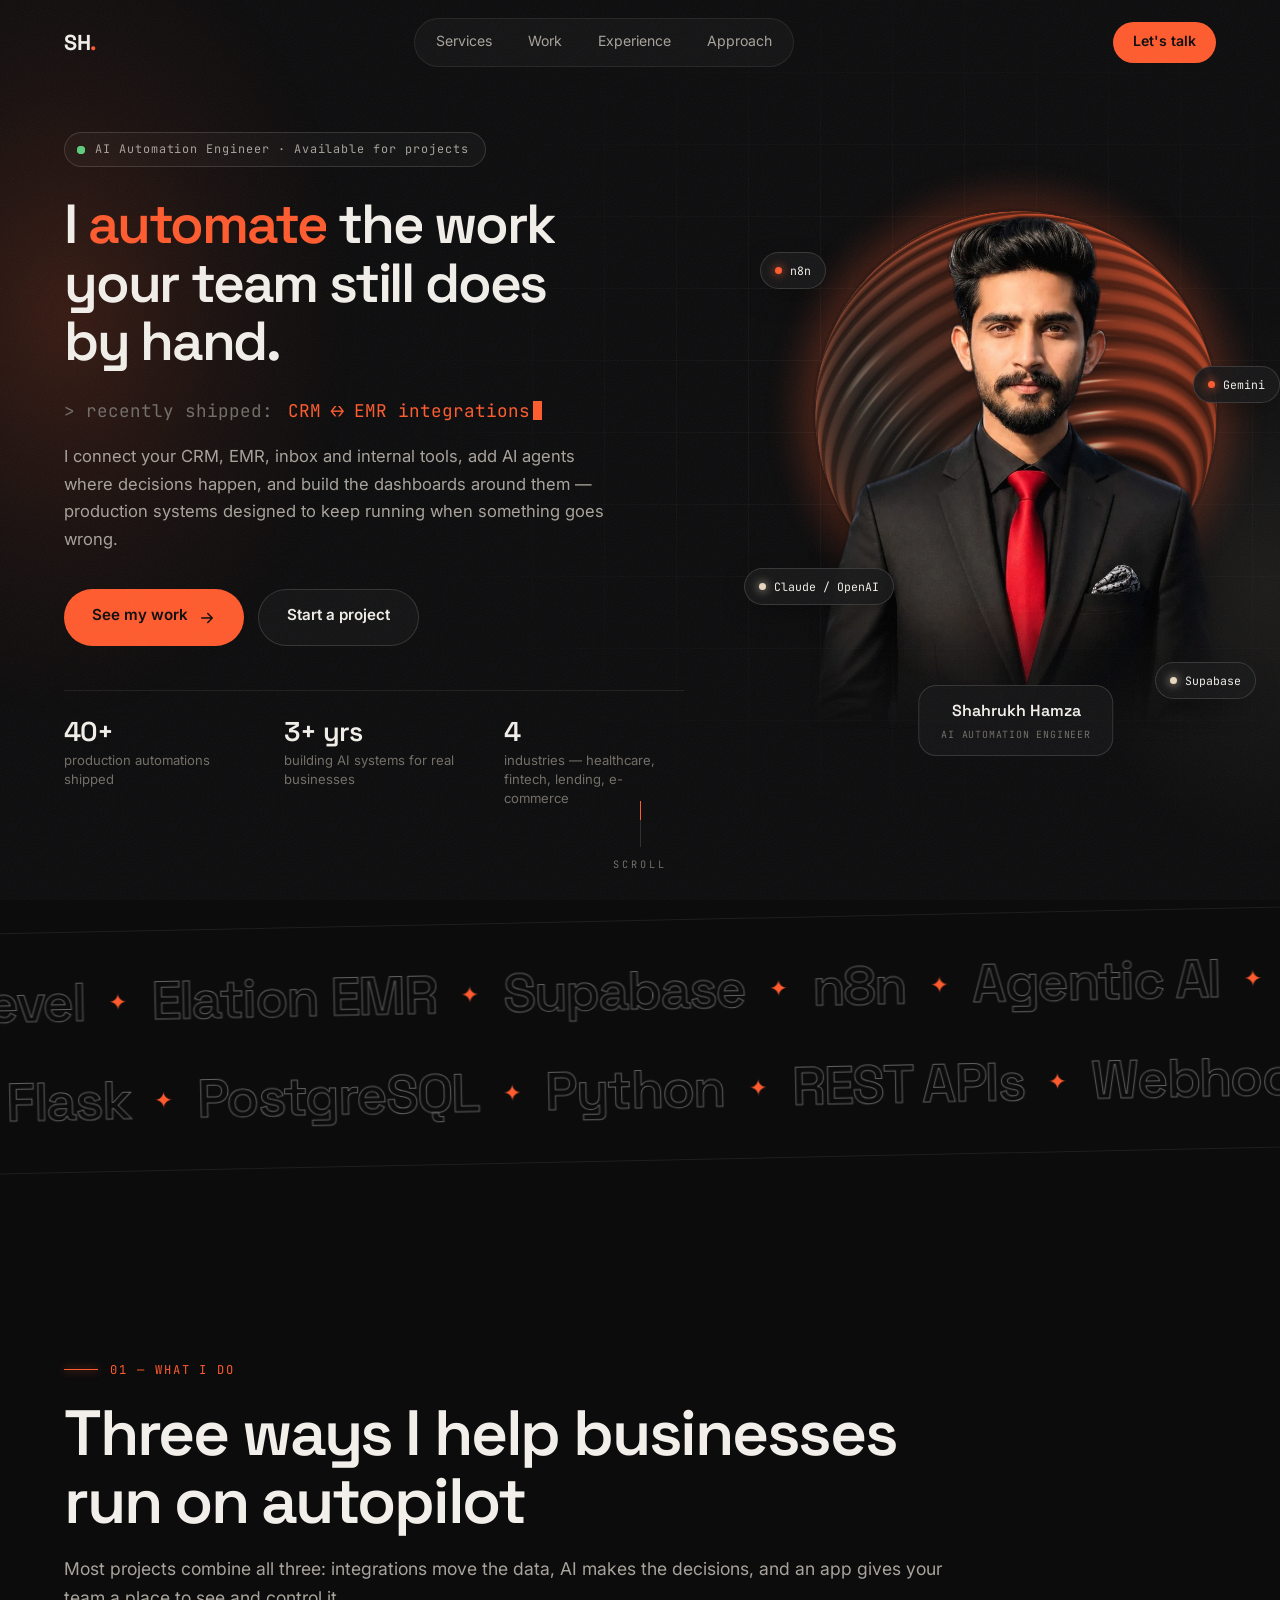
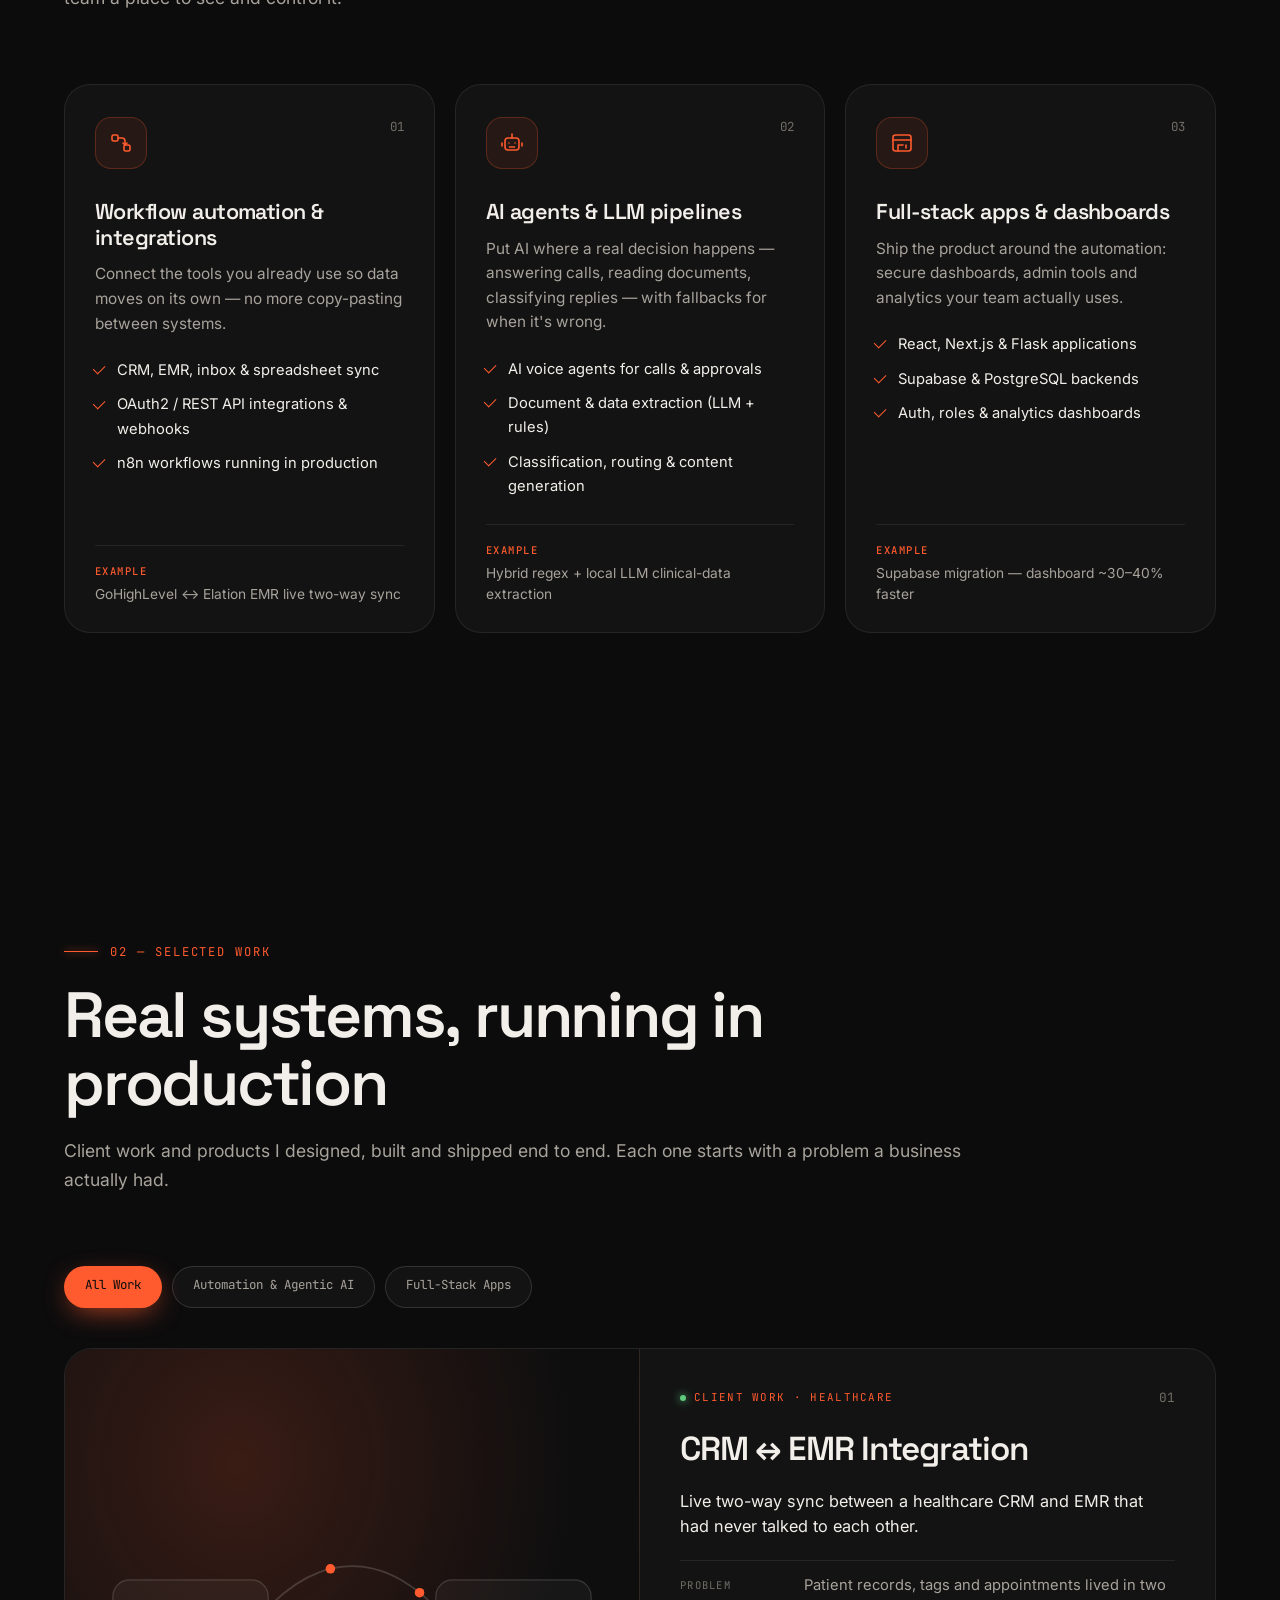
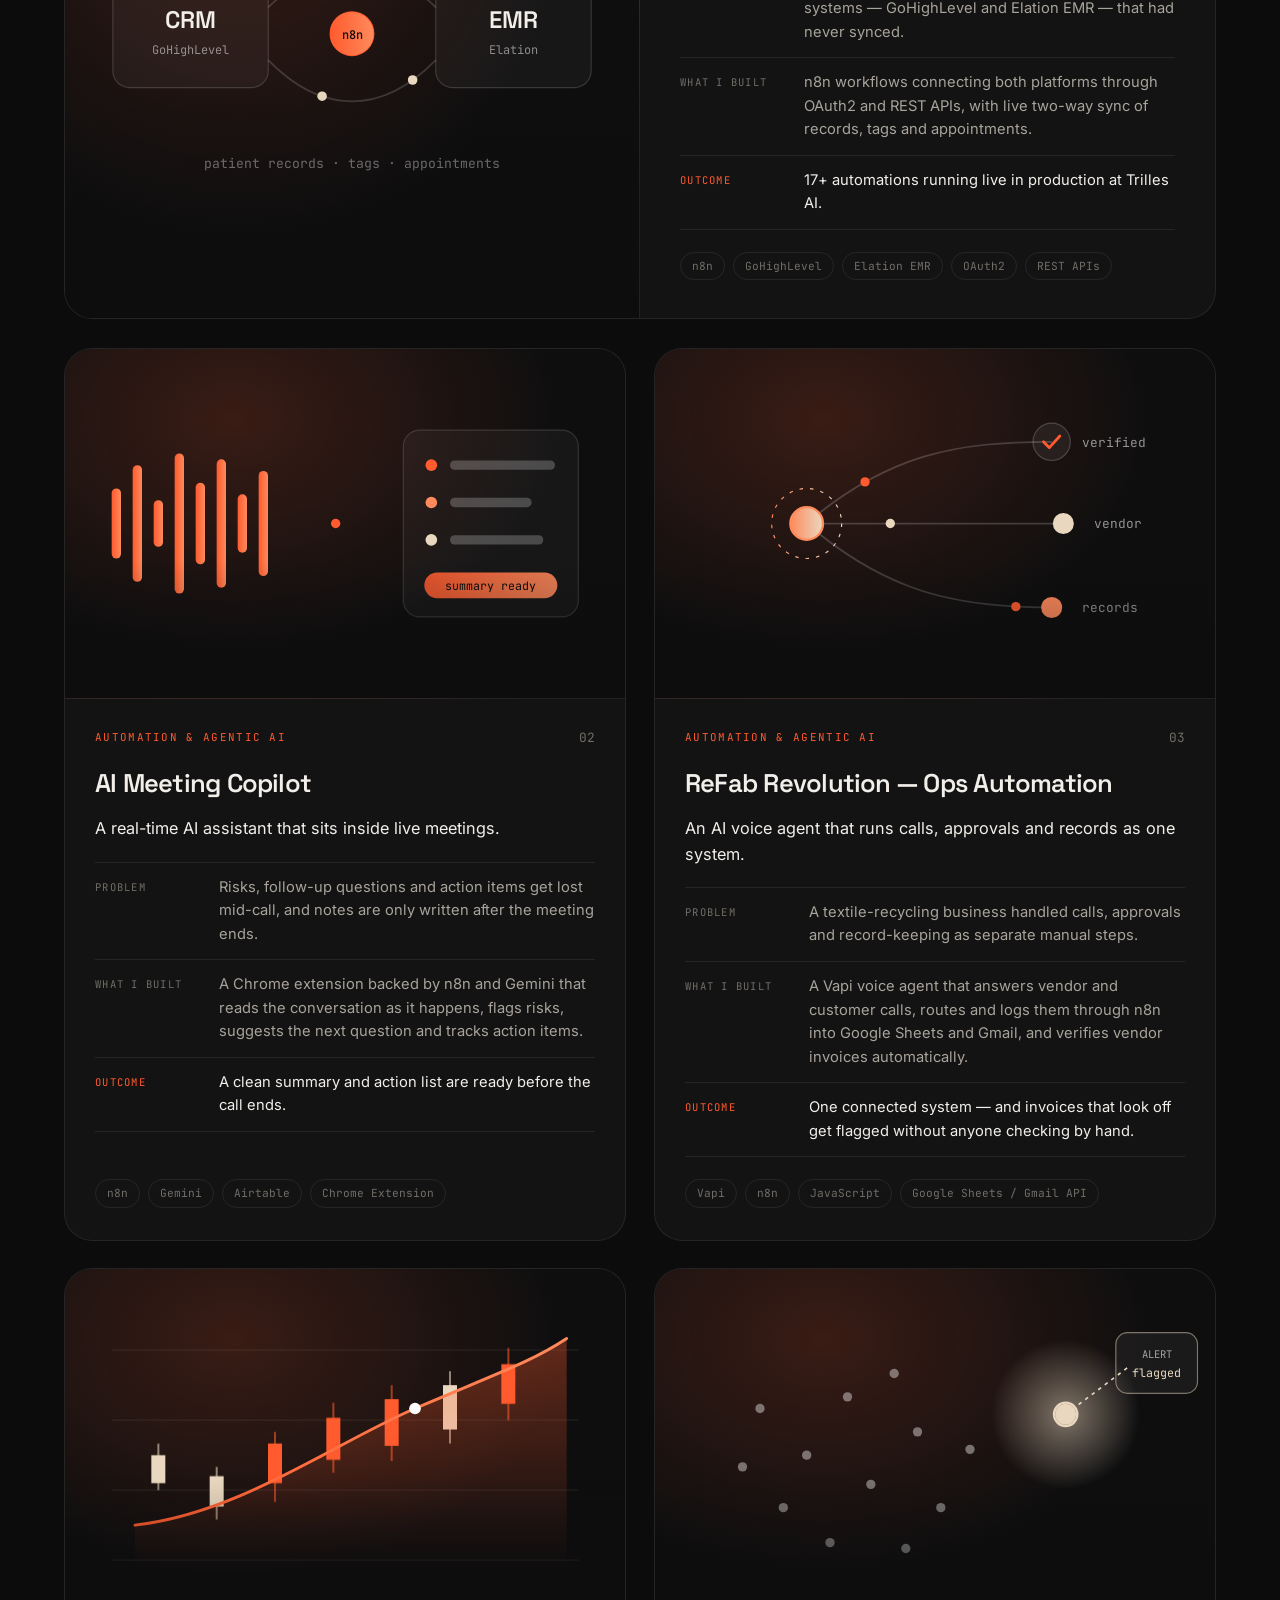
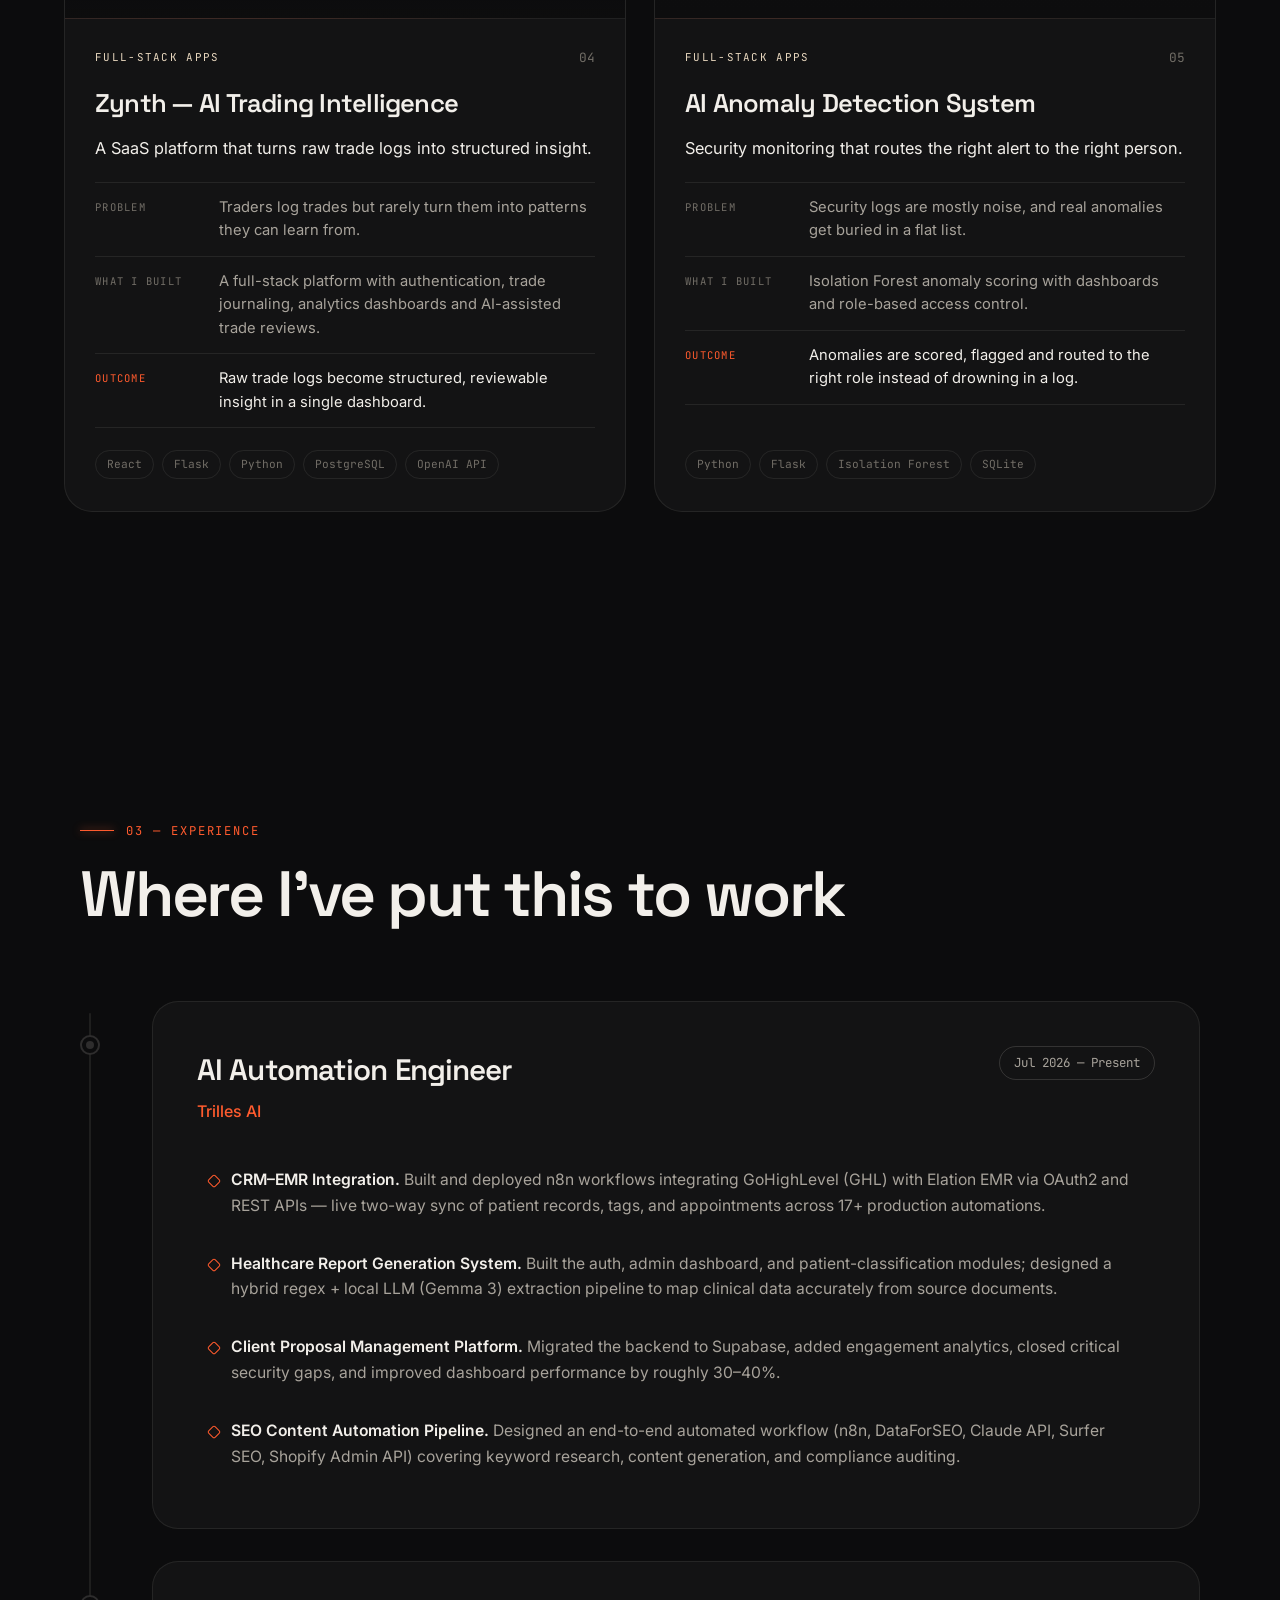
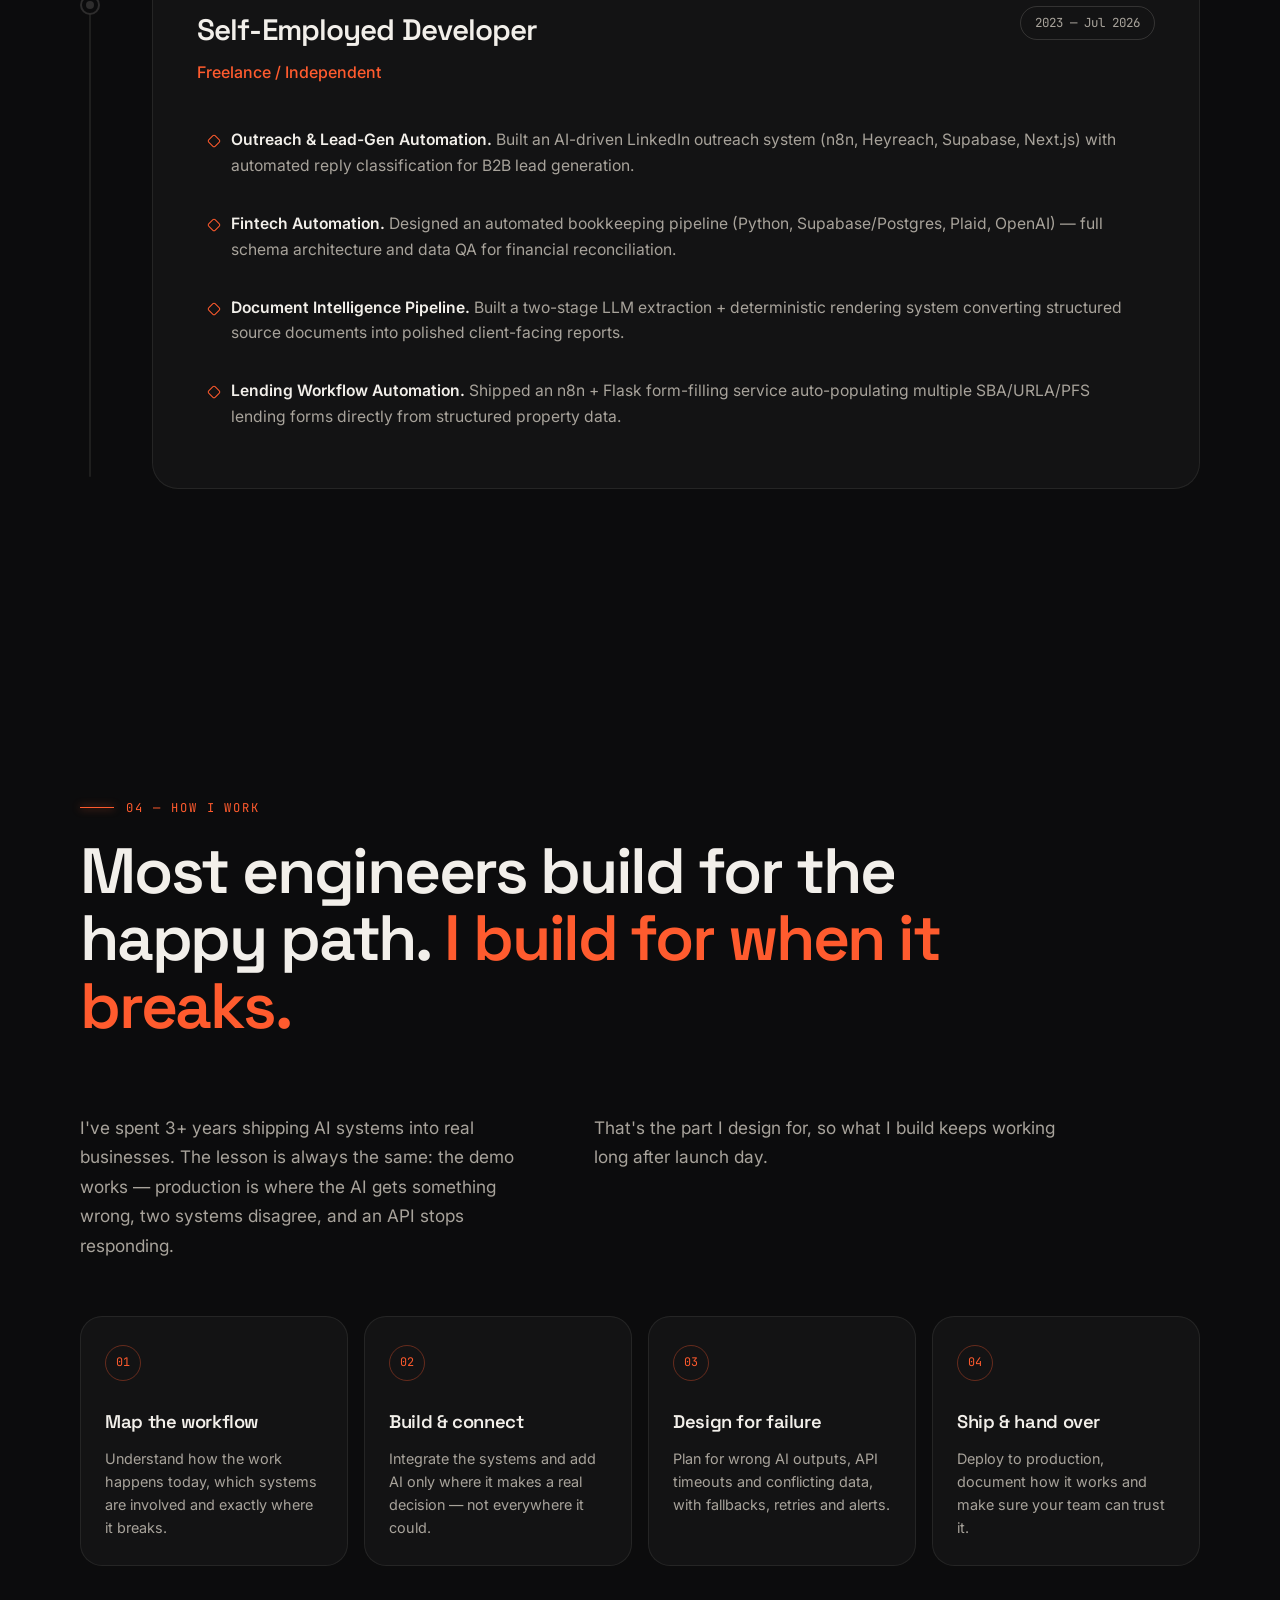
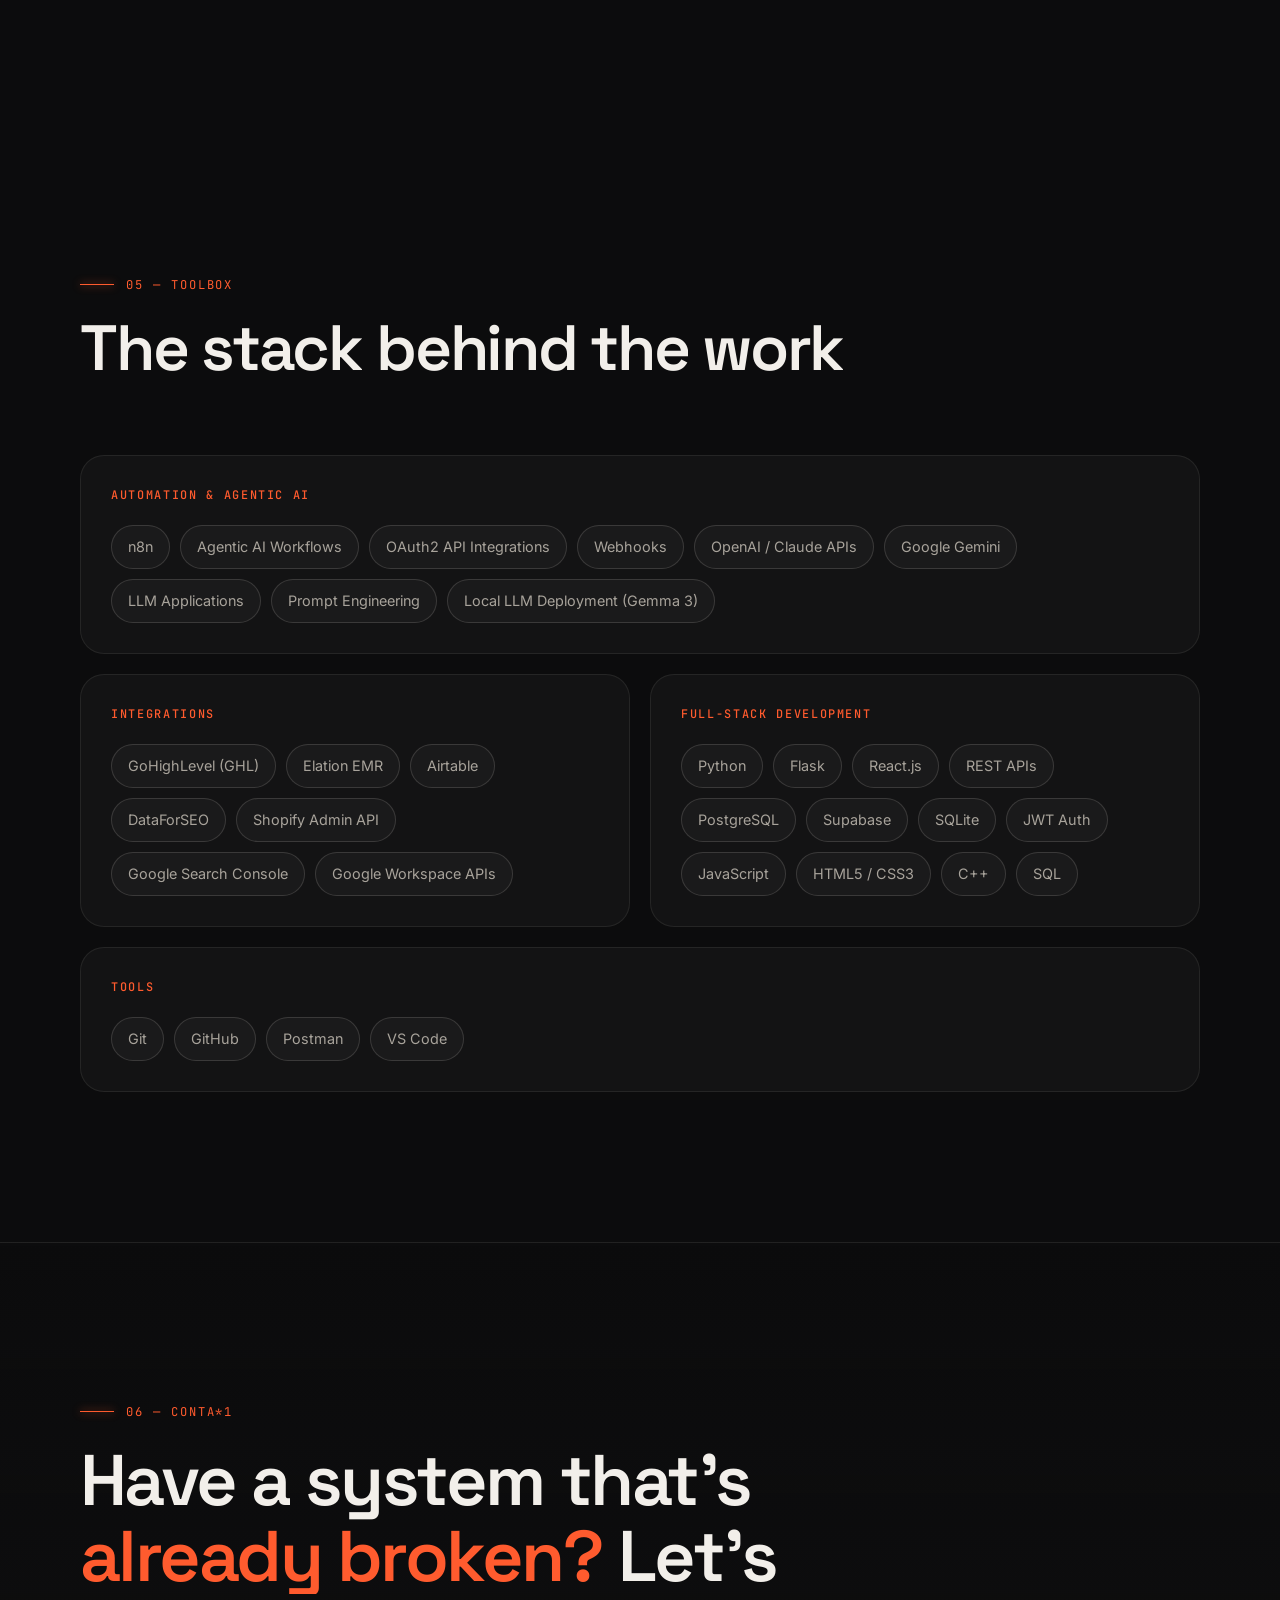
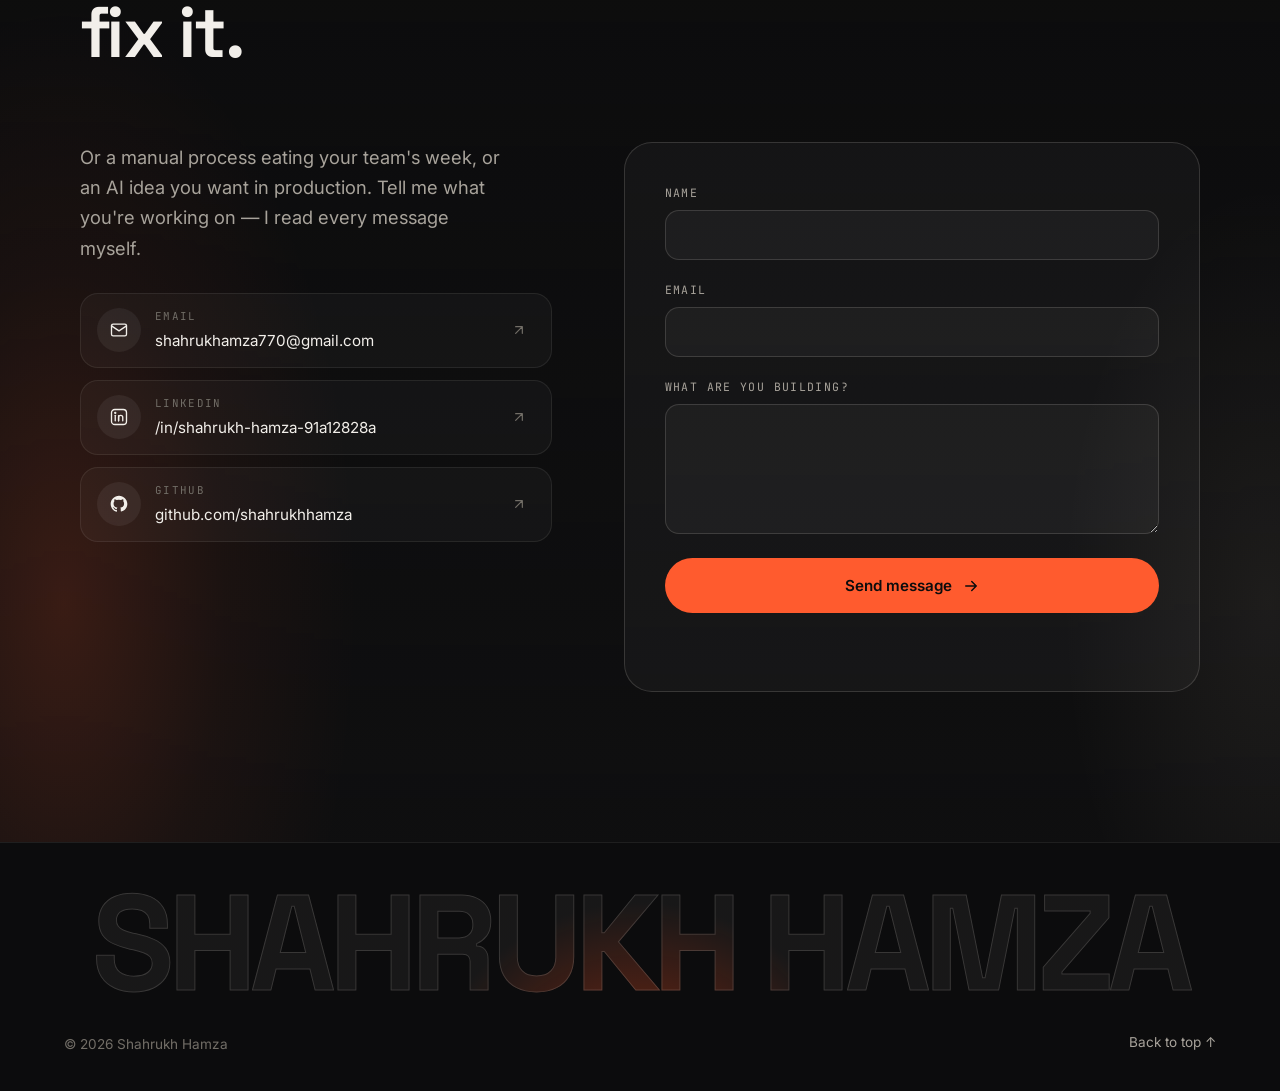
==== commit 10fc7fc2: "Restructure portfolio around clear positioning and case studies - Hero states the offer plainly, add" ====
--- a/index.html
+++ b/index.html
@@ -49,10 +49,10 @@
 <header class="nav" id="nav">
   <a href="#hero" class="nav__mark" data-magnetic>SH<span class="nav__dot">.</span></a>
   <nav class="nav__links">
-    <a href="#about" data-nav="about">About</a>
+    <a href="#services" data-nav="services">Services</a>
+    <a href="#work" data-nav="work">Work</a>
     <a href="#experience" data-nav="experience">Experience</a>
-    <a href="#projects" data-nav="projects">Projects</a>
-    <a href="#skills" data-nav="skills">Skills</a>
+    <a href="#approach" data-nav="approach">Approach</a>
     <span class="nav__pill" id="navPill"></span>
   </nav>
   <a href="#contact" class="nav__cta" data-nav="contact" data-magnetic><span>Let's talk</span></a>
@@ -62,10 +62,10 @@
 </header>
 
 <div class="mobile-menu" id="mobileMenu">
-  <a href="#about"><i>01</i>About</a>
-  <a href="#experience"><i>02</i>Experience</a>
-  <a href="#projects"><i>03</i>Projects</a>
-  <a href="#skills"><i>04</i>Skills</a>
+  <a href="#services"><i>01</i>Services</a>
+  <a href="#work"><i>02</i>Work</a>
+  <a href="#experience"><i>03</i>Experience</a>
+  <a href="#approach"><i>04</i>Approach</a>
   <a href="#contact"><i>05</i>Contact</a>
 </div>
 
@@ -78,17 +78,22 @@
     <div class="edge-glow edge-glow--right" aria-hidden="true"></div>
 
     <div class="hero__content">
-      <p class="eyebrow"><span class="eyebrow__pulse"></span>Available for new projects</p>
-      <h1 class="hero__headline" id="heroHeadline" aria-label="I build systems that keep working when things don't go to plan.">
-        <span class="split-line">I build <em class="grad">systems</em> that</span>
-        <span class="split-line">keep working when</span>
-        <span class="split-line">things <span class="strike">don't</span> go to plan.</span>
+      <p class="eyebrow"><span class="eyebrow__pulse"></span>AI Automation Engineer · Available for projects</p>
+      <h1 class="hero__headline" id="heroHeadline">
+        <span class="split-line">I <em class="grad">automate</em> the work</span>
+        <span class="split-line">your team still does</span>
+        <span class="split-line">by hand.</span>
       </h1>
-      <p class="hero__role"><span class="hero__role-prefix">&gt;</span> <span id="roleText">AI Automation Engineer</span><span class="caret"></span></p>
-      <p class="hero__sub">Agentic AI, workflow automation, and full-stack engineering — for the parts of a business that are still held together by hand.</p>
+      <p class="hero__role"><span class="hero__role-prefix">&gt; recently shipped:</span> <span id="roleText">CRM ↔ EMR integrations</span><span class="caret"></span></p>
+      <p class="hero__sub">I connect your CRM, EMR, inbox and internal tools, add AI agents where decisions happen, and build the dashboards around them — production systems designed to keep running when something goes wrong.</p>
       <div class="hero__actions">
-        <a href="#projects" class="btn btn--primary" data-magnetic><span>See the work</span><svg viewBox="0 0 24 24" fill="none" stroke="currentColor" stroke-width="2" stroke-linecap="round" stroke-linejoin="round"><path d="M5 12h14M13 6l6 6-6 6"/></svg></a>
-        <a href="#contact" class="btn btn--ghost" data-magnetic><span>Get in touch</span></a>
+        <a href="#work" class="btn btn--primary" data-magnetic><span>See my work</span><svg viewBox="0 0 24 24" fill="none" stroke="currentColor" stroke-width="2" stroke-linecap="round" stroke-linejoin="round"><path d="M5 12h14M13 6l6 6-6 6"/></svg></a>
+        <a href="#contact" class="btn btn--ghost" data-magnetic><span>Start a project</span></a>
+      </div>
+      <div class="hero__proof">
+        <div><strong data-count-to="40" data-suffix="+">0+</strong><span>production automations shipped</span></div>
+        <div><strong>3+ yrs</strong><span>building AI systems for real businesses</span></div>
+        <div><strong>4</strong><span>industries — healthcare, fintech, lending, e-commerce</span></div>
       </div>
     </div>
 
@@ -104,12 +109,12 @@
         <div class="chip chip--4"><i></i>Supabase</div>
         <div class="portrait__tag">
           <strong>Shahrukh Hamza</strong>
-          <span>3+ years shipping production AI systems</span>
-        </div>
-      </div>
-    </div>
-
-    <a href="#about" class="scroll-hint" aria-label="Scroll down"><span></span>Scroll</a>
+          <span>AI Automation Engineer</span>
+        </div>
+      </div>
+    </div>
+
+    <a href="#services" class="scroll-hint" aria-label="Scroll down"><span></span>Scroll</a>
   </section>
 
   <!-- ================= MARQUEE ================= -->
@@ -128,103 +133,59 @@
     </div>
   </section>
 
-  <!-- ================= ABOUT ================= -->
-  <section class="section" id="about">
-    <div class="section__inner">
-      <div class="section__head">
-        <p class="section__tag" data-scramble>01 — About</p>
-        <h2 class="split-words">What I actually do</h2>
-      </div>
-      <div class="about__grid">
-        <div class="about__text">
-          <p class="reveal">I build AI-powered products and automation systems — the kind that take something manual, fragile, or disconnected and turn it into something that just works.</p>
-          <p class="reveal">My work sits at the intersection of agentic AI, workflow automation, and full-stack engineering: connecting systems that were never designed to talk to each other, building AI agents that make decisions mid-workflow, and shipping the software around them so it's actually usable.</p>
-          <p class="reveal">The part I care about most is what happens when things don't go as planned — when the AI is wrong, when two systems disagree, when the happy path breaks.</p>
-
-          <blockquote class="about__quote reveal">
-            Most engineers build for the happy path.<br><span class="grad">I build for what happens when it breaks.</span>
-          </blockquote>
-        </div>
-        <div class="about__proof">
-          <div class="proof reveal spot">
-            <span class="proof__tag">01 / Scale</span>
-            <span class="proof__num grad" data-count-to="40" data-suffix="+">0+</span>
-            <span class="proof__label">live production automations shipped across real business workflows</span>
-          </div>
-          <div class="proof reveal spot">
-            <span class="proof__tag">02 / Performance</span>
-            <span class="proof__num grad">30–40%</span>
-            <span class="proof__label">dashboard performance improvement after a backend migration &amp; rebuild</span>
-          </div>
-          <div class="proof reveal spot">
-            <span class="proof__tag">03 / Integration</span>
-            <span class="proof__num grad">CRM &harr; EMR</span>
-            <span class="proof__label">two systems that had never synced, connected via OAuth2 &amp; webhooks</span>
-          </div>
-        </div>
-      </div>
-    </div>
-  </section>
-
-  <!-- ================= EXPERIENCE ================= -->
-  <section class="section" id="experience">
-    <div class="section__inner">
-      <div class="section__head">
-        <p class="section__tag" data-scramble>02 — Experience</p>
-        <h2 class="split-words">Where this has been put to work</h2>
-      </div>
-
-      <div class="timeline" id="timeline">
-        <div class="timeline__rail"><span id="timelineFill"></span></div>
-
-        <div class="exp reveal">
-          <span class="exp__node"></span>
-          <div class="exp__card spot">
-            <div class="exp__head">
-              <div>
-                <h3>AI Automation Engineer</h3>
-                <p class="exp__org">Trilles AI</p>
-              </div>
-              <p class="exp__date">Jul 2026 — Present</p>
-            </div>
-            <ul class="exp__list">
-              <li><strong>CRM–EMR Integration.</strong> Built and deployed n8n workflows integrating GoHighLevel (GHL) with Elation EMR via OAuth2 and REST APIs — live two-way sync of patient records, tags, and appointments across 17+ production automations.</li>
-              <li><strong>Healthcare Report Generation System.</strong> Built the auth, admin dashboard, and patient-classification modules; designed a hybrid regex + local LLM (Gemma 3) extraction pipeline to map clinical data accurately from source documents.</li>
-              <li><strong>Client Proposal Management Platform.</strong> Migrated the backend to Supabase, added engagement analytics, closed critical security gaps, and improved dashboard performance by roughly 30–40%.</li>
-              <li><strong>SEO Content Automation Pipeline.</strong> Designed an end-to-end automated workflow (n8n, DataForSEO, Claude API, Surfer SEO, Shopify Admin API) covering keyword research, content generation, and compliance auditing.</li>
-            </ul>
-          </div>
-        </div>
-
-        <div class="exp reveal">
-          <span class="exp__node"></span>
-          <div class="exp__card spot">
-            <div class="exp__head">
-              <div>
-                <h3>Self-Employed Developer</h3>
-                <p class="exp__org">Freelance / Independent</p>
-              </div>
-              <p class="exp__date">2023 — Jul 2026</p>
-            </div>
-            <ul class="exp__list">
-              <li><strong>Outreach &amp; Lead-Gen Automation.</strong> Built an AI-driven LinkedIn outreach system (n8n, Heyreach, Supabase, Next.js) with automated reply classification for B2B lead generation.</li>
-              <li><strong>Fintech Automation.</strong> Designed an automated bookkeeping pipeline (Python, Supabase/Postgres, Plaid, OpenAI) — full schema architecture and data QA for financial reconciliation.</li>
-              <li><strong>Document Intelligence Pipeline.</strong> Built a two-stage LLM extraction + deterministic rendering system converting structured source documents into polished client-facing reports.</li>
-              <li><strong>Lending Workflow Automation.</strong> Shipped an n8n + Flask form-filling service auto-populating multiple SBA/URLA/PFS lending forms directly from structured property data.</li>
-            </ul>
-          </div>
-        </div>
-      </div>
-    </div>
-  </section>
-
-  <!-- ================= PROJECTS ================= -->
-  <section class="section" id="projects">
+  <!-- ================= SERVICES ================= -->
+  <section class="section" id="services">
     <div class="section__inner section__inner--wide">
       <div class="section__head">
-        <p class="section__tag" data-scramble>03 — Selected Work</p>
-        <h2 class="split-words">Systems I've designed and shipped</h2>
-        <p class="section__intro reveal">Independent products — conceived, architected, and shipped solo.</p>
+        <p class="section__tag" data-scramble>01 — What I do</p>
+        <h2 class="split-words">Three ways I help businesses run on autopilot</h2>
+        <p class="section__intro reveal">Most projects combine all three: integrations move the data, AI makes the decisions, and an app gives your team a place to see and control it.</p>
+      </div>
+      <div class="services">
+        <article class="service reveal spot">
+          <div class="service__top"><span class="service__icon"><svg viewBox="0 0 24 24" fill="none" stroke="currentColor" stroke-width="1.6" stroke-linecap="round" stroke-linejoin="round"><rect x="3" y="4" width="6" height="6" rx="1.5"/><rect x="15" y="14" width="6" height="6" rx="1.5"/><path d="M9 7h4a3 3 0 0 1 3 3v4"/><path d="M14 12l2 2 2-2"/></svg></span><span class="service__num">01</span></div>
+          <h3>Workflow automation &amp; integrations</h3>
+          <p class="service__desc">Connect the tools you already use so data moves on its own — no more copy-pasting between systems.</p>
+          <ul class="service__list">
+            <li>CRM, EMR, inbox &amp; spreadsheet sync</li>
+            <li>OAuth2 / REST API integrations &amp; webhooks</li>
+            <li>n8n workflows running in production</li>
+          </ul>
+          <p class="service__proof"><b>Example</b>GoHighLevel ↔ Elation EMR live two-way sync</p>
+        </article>
+        <article class="service reveal spot">
+          <div class="service__top"><span class="service__icon"><svg viewBox="0 0 24 24" fill="none" stroke="currentColor" stroke-width="1.6" stroke-linecap="round" stroke-linejoin="round"><rect x="5" y="7" width="14" height="12" rx="3"/><path d="M12 3v4M9 12h.01M15 12h.01M9.5 16h5"/><path d="M2 12v3M22 12v3"/></svg></span><span class="service__num">02</span></div>
+          <h3>AI agents &amp; LLM pipelines</h3>
+          <p class="service__desc">Put AI where a real decision happens — answering calls, reading documents, classifying replies — with fallbacks for when it's wrong.</p>
+          <ul class="service__list">
+            <li>AI voice agents for calls &amp; approvals</li>
+            <li>Document &amp; data extraction (LLM + rules)</li>
+            <li>Classification, routing &amp; content generation</li>
+          </ul>
+          <p class="service__proof"><b>Example</b>Hybrid regex + local LLM clinical-data extraction</p>
+        </article>
+        <article class="service reveal spot">
+          <div class="service__top"><span class="service__icon"><svg viewBox="0 0 24 24" fill="none" stroke="currentColor" stroke-width="1.6" stroke-linecap="round" stroke-linejoin="round"><rect x="3" y="4" width="18" height="16" rx="2.5"/><path d="M3 9h18M8 20v-6M8 14h5M16 14v3"/></svg></span><span class="service__num">03</span></div>
+          <h3>Full-stack apps &amp; dashboards</h3>
+          <p class="service__desc">Ship the product around the automation: secure dashboards, admin tools and analytics your team actually uses.</p>
+          <ul class="service__list">
+            <li>React, Next.js &amp; Flask applications</li>
+            <li>Supabase &amp; PostgreSQL backends</li>
+            <li>Auth, roles &amp; analytics dashboards</li>
+          </ul>
+          <p class="service__proof"><b>Example</b>Supabase migration — dashboard ~30–40% faster</p>
+        </article>
+      </div>
+    </div>
+  </section>
+
+  <!-- ================= WORK ================= -->
+  <section class="section" id="work">
+    <div class="section__inner section__inner--wide">
+      <div class="section__head">
+        <p class="section__tag" data-scramble>02 — Selected work</p>
+        <h2 class="split-words">Real systems, running in production</h2>
+        <p class="section__intro reveal">Client work and products I designed, built and shipped end to end. Each one starts with a problem a business actually had.</p>
       </div>
 
       <div class="case-filter" role="tablist" aria-label="Filter projects by category">
@@ -234,6 +195,52 @@
       </div>
 
       <div class="case-list">
+
+        <!-- 01 Featured: CRM <-> EMR -->
+        <article class="case case--featured reveal" data-category="automation">
+          <div class="case__tilt spot">
+            <div class="case__art">
+              <svg viewBox="0 0 480 300" class="viz" preserveAspectRatio="xMidYMid meet">
+                <defs>
+                  <linearGradient id="g0" x1="0" x2="1"><stop offset="0" stop-color="#FF5B2E"/><stop offset="1" stop-color="#FF8A5C"/></linearGradient>
+                </defs>
+                <g fill="none" stroke="rgba(255,255,255,0.16)" stroke-width="1.5">
+                  <path id="f1" d="M170 128 C 215 82, 265 82, 310 128"/>
+                  <path id="f2" d="M310 172 C 265 218, 215 218, 170 172"/>
+                </g>
+                <circle r="4" fill="#FF5B2E"><animateMotion dur="2.2s" repeatCount="indefinite"><mpath href="#f1"/></animateMotion></circle>
+                <circle r="4" fill="#FF5B2E"><animateMotion dur="2.2s" begin="1.1s" repeatCount="indefinite"><mpath href="#f1"/></animateMotion></circle>
+                <circle r="4" fill="#E9D8BF"><animateMotion dur="2.2s" begin=".5s" repeatCount="indefinite"><mpath href="#f2"/></animateMotion></circle>
+                <circle r="4" fill="#E9D8BF"><animateMotion dur="2.2s" begin="1.6s" repeatCount="indefinite"><mpath href="#f2"/></animateMotion></circle>
+                <g transform="translate(40 105)">
+                  <rect width="130" height="90" rx="14" fill="rgba(255,255,255,0.04)" stroke="rgba(255,255,255,0.16)"/>
+                  <text x="65" y="40" text-anchor="middle" font-family="Space Grotesk, sans-serif" font-size="20" font-weight="600" fill="#F2EFEA">CRM</text>
+                  <text x="65" y="62" text-anchor="middle" font-family="JetBrains Mono, monospace" font-size="10" fill="rgba(255,255,255,0.5)">GoHighLevel</text>
+                </g>
+                <g transform="translate(310 105)">
+                  <rect width="130" height="90" rx="14" fill="rgba(255,255,255,0.04)" stroke="rgba(255,255,255,0.16)"/>
+                  <text x="65" y="40" text-anchor="middle" font-family="Space Grotesk, sans-serif" font-size="20" font-weight="600" fill="#F2EFEA">EMR</text>
+                  <text x="65" y="62" text-anchor="middle" font-family="JetBrains Mono, monospace" font-size="10" fill="rgba(255,255,255,0.5)">Elation</text>
+                </g>
+                <circle class="viz__ping" cx="240" cy="150" r="18" fill="none" stroke="#FF5B2E" stroke-width="1.5"/>
+                <circle cx="240" cy="150" r="18" fill="url(#g0)"/>
+                <text x="240" y="154" text-anchor="middle" font-family="JetBrains Mono, monospace" font-size="10" font-weight="500" fill="#0C0C0D">n8n</text>
+                <text x="240" y="262" text-anchor="middle" font-family="JetBrains Mono, monospace" font-size="11" fill="rgba(255,255,255,0.45)">patient records · tags · appointments</text>
+              </svg>
+            </div>
+            <div class="case__body">
+              <div class="case__meta"><span class="case__category">Client work · Healthcare</span><span class="case__index">01</span></div>
+              <h3>CRM ↔ EMR Integration</h3>
+              <p class="case__summary">Live two-way sync between a healthcare CRM and EMR that had never talked to each other.</p>
+              <dl class="case__story">
+                <div><dt>Problem</dt><dd>Patient records, tags and appointments lived in two systems — GoHighLevel and Elation EMR — that had never synced.</dd></div>
+                <div><dt>What I built</dt><dd>n8n workflows connecting both platforms through OAuth2 and REST APIs, with live two-way sync of records, tags and appointments.</dd></div>
+                <div><dt>Outcome</dt><dd>17+ automations running live in production at Trilles AI.</dd></div>
+              </dl>
+              <div class="case__stack"><span>n8n</span><span>GoHighLevel</span><span>Elation EMR</span><span>OAuth2</span><span>REST APIs</span></div>
+            </div>
+          </div>
+        </article>
 
         <!-- 01 Meeting copilot -->
         <article class="case reveal" data-category="automation">
@@ -266,12 +273,14 @@
               </svg>
             </div>
             <div class="case__body">
-              <div class="case__meta"><span class="case__category">Automation &amp; Agentic AI</span><span class="case__index">01</span></div>
+              <div class="case__meta"><span class="case__category">Automation &amp; Agentic AI</span><span class="case__index">02</span></div>
               <h3>AI Meeting Copilot</h3>
-              <p class="case__desc">Sits inside a live meeting and thinks alongside you — reads the conversation as it happens, flags risks the moment they surface, suggests the next question, tracks action items, and has a summary ready before the call ends.</p>
-              <div class="case__flow">
-                <span class="flow__step flow__step--in">live meeting audio</span><span class="flow__arrow">→</span><span class="flow__step">real-time analysis</span><span class="flow__arrow">→</span><span class="flow__step flow__step--out">summary + action items</span>
-              </div>
+              <p class="case__summary">A real-time AI assistant that sits inside live meetings.</p>
+              <dl class="case__story">
+                <div><dt>Problem</dt><dd>Risks, follow-up questions and action items get lost mid-call, and notes are only written after the meeting ends.</dd></div>
+                <div><dt>What I built</dt><dd>A Chrome extension backed by n8n and Gemini that reads the conversation as it happens, flags risks, suggests the next question and tracks action items.</dd></div>
+                <div><dt>Outcome</dt><dd>A clean summary and action list are ready before the call ends.</dd></div>
+              </dl>
               <div class="case__stack"><span>n8n</span><span>Gemini</span><span>Airtable</span><span>Chrome Extension</span></div>
             </div>
           </div>
@@ -312,12 +321,14 @@
               </svg>
             </div>
             <div class="case__body">
-              <div class="case__meta"><span class="case__category">Automation &amp; Agentic AI</span><span class="case__index">02</span></div>
+              <div class="case__meta"><span class="case__category">Automation &amp; Agentic AI</span><span class="case__index">03</span></div>
               <h3>ReFab Revolution — Ops Automation</h3>
-              <p class="case__desc">AI voice-agent system for a sustainable textile-recycling business. Calls, approvals, and record-keeping run as one connected system instead of separate manual steps — including automatic vendor-invoice verification when something looks off.</p>
-              <div class="case__flow">
-                <span class="flow__step flow__step--in">vendor / customer call</span><span class="flow__arrow">→</span><span class="flow__step">AI voice agent routes &amp; logs</span><span class="flow__arrow">→</span><span class="flow__step flow__step--out">verified &amp; recorded</span>
-              </div>
+              <p class="case__summary">An AI voice agent that runs calls, approvals and records as one system.</p>
+              <dl class="case__story">
+                <div><dt>Problem</dt><dd>A textile-recycling business handled calls, approvals and record-keeping as separate manual steps.</dd></div>
+                <div><dt>What I built</dt><dd>A Vapi voice agent that answers vendor and customer calls, routes and logs them through n8n into Google Sheets and Gmail, and verifies vendor invoices automatically.</dd></div>
+                <div><dt>Outcome</dt><dd>One connected system — and invoices that look off get flagged without anyone checking by hand.</dd></div>
+              </dl>
               <div class="case__stack"><span>Vapi</span><span>n8n</span><span>JavaScript</span><span>Google Sheets / Gmail API</span></div>
             </div>
           </div>
@@ -348,12 +359,14 @@
               </svg>
             </div>
             <div class="case__body">
-              <div class="case__meta"><span class="case__category">Full-Stack Apps</span><span class="case__index">03</span></div>
+              <div class="case__meta"><span class="case__category">Full-Stack Apps</span><span class="case__index">04</span></div>
               <h3>Zynth — AI Trading Intelligence</h3>
-              <p class="case__desc">Full-stack SaaS platform for trade journaling and analysis — authentication, analytics dashboards, and AI-assisted reviews that turn raw trade logs into structured insight.</p>
-              <div class="case__flow">
-                <span class="flow__step flow__step--in">trade logged</span><span class="flow__arrow">→</span><span class="flow__step">AI-assisted review</span><span class="flow__arrow">→</span><span class="flow__step flow__step--out">dashboard &amp; insight</span>
-              </div>
+              <p class="case__summary">A SaaS platform that turns raw trade logs into structured insight.</p>
+              <dl class="case__story">
+                <div><dt>Problem</dt><dd>Traders log trades but rarely turn them into patterns they can learn from.</dd></div>
+                <div><dt>What I built</dt><dd>A full-stack platform with authentication, trade journaling, analytics dashboards and AI-assisted trade reviews.</dd></div>
+                <div><dt>Outcome</dt><dd>Raw trade logs become structured, reviewable insight in a single dashboard.</dd></div>
+              </dl>
               <div class="case__stack"><span>React</span><span>Flask</span><span>Python</span><span>PostgreSQL</span><span>OpenAI API</span></div>
             </div>
           </div>
@@ -385,18 +398,108 @@
               </svg>
             </div>
             <div class="case__body">
-              <div class="case__meta"><span class="case__category">Full-Stack Apps</span><span class="case__index">04</span></div>
+              <div class="case__meta"><span class="case__category">Full-Stack Apps</span><span class="case__index">05</span></div>
               <h3>AI Anomaly Detection System</h3>
-              <p class="case__desc">Security-monitoring platform trained on Isolation Forest models, with dashboards and role-based access so the right person sees the right alert — not just a flat log of noise.</p>
-              <div class="case__flow">
-                <span class="flow__step flow__step--in">event data</span><span class="flow__arrow">→</span><span class="flow__step">anomaly scoring</span><span class="flow__arrow">→</span><span class="flow__step flow__step--out">flagged &amp; routed</span>
+              <p class="case__summary">Security monitoring that routes the right alert to the right person.</p>
+              <dl class="case__story">
+                <div><dt>Problem</dt><dd>Security logs are mostly noise, and real anomalies get buried in a flat list.</dd></div>
+                <div><dt>What I built</dt><dd>Isolation Forest anomaly scoring with dashboards and role-based access control.</dd></div>
+                <div><dt>Outcome</dt><dd>Anomalies are scored, flagged and routed to the right role instead of drowning in a log.</dd></div>
+              </dl>
+              <div class="case__stack"><span>Python</span><span>Flask</span><span>Isolation Forest</span><span>SQLite</span></div>
+            </div>
+          </div>
+        </article>
+
+      </div>
+    </div>
+  </section>
+
+  <!-- ================= EXPERIENCE ================= -->
+  <section class="section" id="experience">
+    <div class="section__inner">
+      <div class="section__head">
+        <p class="section__tag" data-scramble>03 — Experience</p>
+        <h2 class="split-words">Where I've put this to work</h2>
+      </div>
+
+      <div class="timeline" id="timeline">
+        <div class="timeline__rail"><span id="timelineFill"></span></div>
+
+        <div class="exp reveal">
+          <span class="exp__node"></span>
+          <div class="exp__card spot">
+            <div class="exp__head">
+              <div>
+                <h3>AI Automation Engineer</h3>
+                <p class="exp__org">Trilles AI</p>
               </div>
-              <div class="case__stack"><span>Python</span><span>Flask</span><span>Isolation Forest</span><span>SQLite</span></div>
-            </div>
-          </div>
-        </article>
-
-      </div>
+              <p class="exp__date">Jul 2026 — Present</p>
+            </div>
+            <ul class="exp__list">
+              <li><strong>CRM–EMR Integration.</strong> Built and deployed n8n workflows integrating GoHighLevel (GHL) with Elation EMR via OAuth2 and REST APIs — live two-way sync of patient records, tags, and appointments across 17+ production automations.</li>
+              <li><strong>Healthcare Report Generation System.</strong> Built the auth, admin dashboard, and patient-classification modules; designed a hybrid regex + local LLM (Gemma 3) extraction pipeline to map clinical data accurately from source documents.</li>
+              <li><strong>Client Proposal Management Platform.</strong> Migrated the backend to Supabase, added engagement analytics, closed critical security gaps, and improved dashboard performance by roughly 30–40%.</li>
+              <li><strong>SEO Content Automation Pipeline.</strong> Designed an end-to-end automated workflow (n8n, DataForSEO, Claude API, Surfer SEO, Shopify Admin API) covering keyword research, content generation, and compliance auditing.</li>
+            </ul>
+          </div>
+        </div>
+
+        <div class="exp reveal">
+          <span class="exp__node"></span>
+          <div class="exp__card spot">
+            <div class="exp__head">
+              <div>
+                <h3>Self-Employed Developer</h3>
+                <p class="exp__org">Freelance / Independent</p>
+              </div>
+              <p class="exp__date">2023 — Jul 2026</p>
+            </div>
+            <ul class="exp__list">
+              <li><strong>Outreach &amp; Lead-Gen Automation.</strong> Built an AI-driven LinkedIn outreach system (n8n, Heyreach, Supabase, Next.js) with automated reply classification for B2B lead generation.</li>
+              <li><strong>Fintech Automation.</strong> Designed an automated bookkeeping pipeline (Python, Supabase/Postgres, Plaid, OpenAI) — full schema architecture and data QA for financial reconciliation.</li>
+              <li><strong>Document Intelligence Pipeline.</strong> Built a two-stage LLM extraction + deterministic rendering system converting structured source documents into polished client-facing reports.</li>
+              <li><strong>Lending Workflow Automation.</strong> Shipped an n8n + Flask form-filling service auto-populating multiple SBA/URLA/PFS lending forms directly from structured property data.</li>
+            </ul>
+          </div>
+        </div>
+      </div>
+    </div>
+  </section>
+
+  <!-- ================= APPROACH ================= -->
+  <section class="section" id="approach">
+    <div class="section__inner">
+      <div class="section__head section__head--wide">
+        <p class="section__tag" data-scramble>04 — How I work</p>
+        <h2 class="split-words">Most engineers build for the happy path. <em class="grad">I build for when it breaks.</em></h2>
+      </div>
+      <div class="approach__lead reveal">
+        <p>I've spent 3+ years shipping AI systems into real businesses. The lesson is always the same: the demo works — production is where the AI gets something wrong, two systems disagree, and an API stops responding.</p>
+        <p>That's the part I design for, so what I build keeps working long after launch day.</p>
+      </div>
+      <ol class="process">
+          <li class="step reveal spot">
+            <span class="step__num">01</span>
+            <h3>Map the workflow</h3>
+            <p>Understand how the work happens today, which systems are involved and exactly where it breaks.</p>
+          </li>
+          <li class="step reveal spot">
+            <span class="step__num">02</span>
+            <h3>Build &amp; connect</h3>
+            <p>Integrate the systems and add AI only where it makes a real decision — not everywhere it could.</p>
+          </li>
+          <li class="step reveal spot">
+            <span class="step__num">03</span>
+            <h3>Design for failure</h3>
+            <p>Plan for wrong AI outputs, API timeouts and conflicting data, with fallbacks, retries and alerts.</p>
+          </li>
+          <li class="step reveal spot">
+            <span class="step__num">04</span>
+            <h3>Ship &amp; hand over</h3>
+            <p>Deploy to production, document how it works and make sure your team can trust it.</p>
+          </li>
+      </ol>
     </div>
   </section>
 
@@ -404,8 +507,8 @@
   <section class="section" id="skills">
     <div class="section__inner">
       <div class="section__head">
-        <p class="section__tag" data-scramble>04 — Skills</p>
-        <h2 class="split-words">What I build with</h2>
+        <p class="section__tag" data-scramble>05 — Toolbox</p>
+        <h2 class="split-words">The stack behind the work</h2>
       </div>
 
       <div class="skills">
@@ -443,13 +546,13 @@
     <div class="edge-glow edge-glow--right edge-glow--low" aria-hidden="true"></div>
     <div class="section__inner">
       <div class="section__head">
-        <p class="section__tag" data-scramble>05 — Contact</p>
+        <p class="section__tag" data-scramble>06 — Contact</p>
         <h2 class="contact__big split-words">Have a system that's <em class="grad">already broken?</em> Let's fix it.</h2>
       </div>
 
       <div class="contact__grid">
         <div class="contact__info">
-          <p class="contact__line reveal">Or one that needs building from scratch. Tell me what you're working on.</p>
+          <p class="contact__line reveal">Or a manual process eating your team's week, or an AI idea you want in production. Tell me what you're working on — I read every message myself.</p>
           <div class="contact__links reveal">
             <a href="mailto:shahrukhamza770@gmail.com" class="contact__card" data-cursor="Write">
               <span class="contact__icon">
--- a/style.css
+++ b/style.css
@@ -325,13 +325,14 @@
 .hero__sub{ margin-top: 18px; font-size: clamp(1rem, 1.3vw, 1.15rem); color: var(--ink-dim); max-width: 560px; }
 .hero__actions{ display: flex; gap: 14px; margin-top: 36px; flex-wrap: wrap; }
 
-.js .eyebrow, .js .hero__role, .js .hero__sub, .js .hero__actions, .js .portrait, .js .scroll-hint{
+.js .eyebrow, .js .hero__role, .js .hero__sub, .js .hero__actions, .js .hero__proof, .js .portrait, .js .scroll-hint{
   opacity: 0; transform: translateY(24px); transition: opacity .9s ease, transform 1s var(--ease);
 }
 .js .is-in-hero .eyebrow{ opacity: 1; transform: none; transition-delay: .05s; }
 .js .is-in-hero .hero__role{ opacity: 1; transform: none; transition-delay: .9s; }
 .js .is-in-hero .hero__sub{ opacity: 1; transform: none; transition-delay: 1.05s; }
 .js .is-in-hero .hero__actions{ opacity: 1; transform: none; transition-delay: 1.2s; }
+.js .is-in-hero .hero__proof{ opacity: 1; transform: none; transition-delay: 1.4s; }
 .js .is-in-hero .portrait{ opacity: 1; transform: none; transition-delay: .4s; transition-duration: 1.3s; }
 .js .is-in-hero .scroll-hint{ opacity: 1; transform: none; transition-delay: 1.8s; }
 
@@ -436,28 +437,6 @@
 }
 .spot:hover::before, .spot:hover::after{ opacity: 1; }
 
-/* ================= ABOUT ================= */
-.about__grid{ display: grid; grid-template-columns: 1.25fr 1fr; gap: clamp(32px, 6vw, 80px); align-items: start; }
-.about__text p{ color: var(--ink-dim); font-size: 1.1rem; margin-bottom: 20px; }
-.about__quote{
-  margin: 40px 0 0; padding: 4px 0 4px 26px; position: relative;
-  font-family: var(--f-display); font-weight: 500; font-size: clamp(1.4rem, 2.6vw, 2rem); line-height: 1.25; letter-spacing: -0.02em; color: var(--ink-dim);
-}
-.about__quote::before{ content: ""; position: absolute; left: 0; top: 0; bottom: 0; width: 3px; border-radius: 3px; background: var(--accent); }
-.about__quote .grad{ font-weight: 600; }
-
-.about__proof{ display: flex; flex-direction: column; gap: 16px; }
-.proof{
-  padding: 28px 28px 26px; border-radius: 22px; background: var(--glass); border: 1px solid var(--line);
- 
-  transition: transform .5s var(--ease);
-}
-.proof:hover{ transform: translateX(-6px); }
-.proof__tag{ display: block; font-family: var(--f-mono); font-size: .7rem; color: var(--ink-faint); text-transform: uppercase; letter-spacing: .14em; margin-bottom: 14px; }
-.proof__num{ display: block; font-family: var(--f-display); font-weight: 700; font-size: clamp(2.2rem, 4vw, 3.2rem); letter-spacing: -0.04em; line-height: 1.1; margin-bottom: 10px; }
-.proof__num.grad{ background: none; -webkit-text-fill-color: currentColor; color: var(--ink); }
-.proof__label{ font-size: .94rem; color: var(--ink-dim); line-height: 1.55; display: block; }
-
 /* ================= EXPERIENCE (timeline) ================= */
 .timeline{ position: relative; padding-left: clamp(36px, 6vw, 72px); display: flex; flex-direction: column; gap: 32px; }
 .timeline__rail{ position: absolute; left: 9px; top: 12px; bottom: 12px; width: 2px; background: var(--line); border-radius: 2px; overflow: hidden; }
@@ -528,7 +507,7 @@
 }
 .case:hover .case__art::before{ left: 135%; }
 /* focus the card you're on */
-.case-list:hover .case:not(:hover) .case__tilt{ opacity: .45; }
+.case-list:has(.case:hover) .case:not(:hover) .case__tilt{ opacity: .45; }
 
 .case__body{ padding: 28px 30px 32px; display: flex; flex-direction: column; flex: 1; }
 .case__meta{ display: flex; justify-content: space-between; align-items: center; margin-bottom: 14px; }
@@ -537,13 +516,6 @@
 .case__index{ font-family: var(--f-mono); font-size: .8rem; color: var(--ink-faint); }
 .case__body h3{ font-size: clamp(1.3rem, 2vw, 1.65rem); letter-spacing: -0.03em; margin-bottom: 12px; transition: color .3s; }
 .case:hover .case__body h3{ background: var(--grad); -webkit-background-clip: text; background-clip: text; color: transparent; }
-.case__desc{ color: var(--ink-dim); font-size: .98rem; line-height: 1.65; }
-.case__flow{ display: flex; align-items: center; gap: 8px; flex-wrap: wrap; font-family: var(--f-mono); font-size: .7rem; margin-top: 22px; }
-.flow__step{ padding: 6px 11px; border-radius: 8px; border: 1px solid var(--line-2); color: var(--ink-dim); background: rgba(255,255,255,.03); }
-.flow__step--in{ color: var(--accent); border-color: rgba(255,91,46,.35); background: rgba(255,91,46,.07); }
-.flow__step--out{ color: var(--sand); border-color: rgba(233,216,191,.35); background: rgba(233,216,191,.07); }
-.flow__arrow{ color: var(--ink-faint); animation: nudge 1.6s ease-in-out infinite; }
-@keyframes nudge{ 50%{ transform: translateX(3px); } }
 .case__stack{ display: flex; gap: 8px; flex-wrap: wrap; margin-top: auto; padding-top: 22px; }
 .case__stack span{ font-family: var(--f-mono); font-size: .7rem; color: var(--ink-faint); border: 1px solid var(--line); border-radius: 999px; padding: 4px 11px; transition: color .25s, border-color .25s; }
 .case:hover .case__stack span{ color: var(--ink-dim); border-color: var(--line-2); }
@@ -655,18 +627,115 @@
 .footer__top{ display: inline-block; color: var(--ink-dim); transition: color .2s; }
 .footer__top:hover{ color: #fff; }
 
+
+/* ================= HERO PROOF STRIP ================= */
+.hero__proof{ display: flex; flex-wrap: wrap; gap: 14px 40px; margin-top: 44px; padding-top: 26px; border-top: 1px solid var(--line); max-width: 620px; }
+.hero__proof div{ display: flex; flex-direction: column; gap: 4px; min-width: 120px; flex: 1 1 0; }
+.hero__proof strong{ font-family: var(--f-display); font-size: 1.7rem; font-weight: 600; letter-spacing: -0.03em; line-height: 1.1; color: var(--ink); }
+.hero__proof span{ font-size: .82rem; line-height: 1.45; color: var(--ink-faint); }
+
+/* ================= SERVICES ================= */
+.services{ display: grid; grid-template-columns: repeat(3, 1fr); gap: 20px; }
+.service{
+  display: flex; flex-direction: column; padding: 32px 30px 28px; border-radius: 26px;
+  background: var(--glass); border: 1px solid var(--line); transition: transform .6s var(--ease), border-color .4s;
+}
+.service:hover{ transform: translateY(-6px); border-color: var(--line-2); }
+.service__top{ display: flex; justify-content: space-between; align-items: flex-start; margin-bottom: 30px; }
+.service__icon{
+  width: 52px; height: 52px; border-radius: 16px; display: grid; place-items: center;
+  color: var(--accent); background: rgba(255,91,46,.08); border: 1px solid rgba(255,91,46,.25);
+  transition: background .4s, color .4s, transform .6s var(--ease);
+}
+.service__icon svg{ width: 24px; height: 24px; }
+.service:hover .service__icon{ background: var(--accent); color: #0C0C0D; transform: rotate(-6deg) scale(1.05); }
+.service__num{ font-family: var(--f-mono); font-size: .78rem; color: var(--ink-faint); }
+.service h3{ font-size: 1.35rem; letter-spacing: -0.025em; line-height: 1.2; margin-bottom: 12px; }
+.service__desc{ color: var(--ink-dim); font-size: .96rem; line-height: 1.6; margin-bottom: 22px; }
+.service__list{ display: flex; flex-direction: column; gap: 10px; margin-bottom: 26px; }
+.service__list li{ position: relative; padding-left: 22px; font-size: .92rem; color: var(--ink); }
+.service__list li::before{
+  content: ""; position: absolute; left: 0; top: .55em; width: 10px; height: 6px;
+  border-left: 1.5px solid var(--accent); border-bottom: 1.5px solid var(--accent); transform: rotate(-45deg) translateY(-2px);
+}
+.service__proof{
+  margin-top: auto; padding-top: 18px; border-top: 1px solid var(--line);
+  font-size: .86rem; color: var(--ink-dim); line-height: 1.5;
+}
+.service__proof b{
+  display: block; margin-bottom: 4px; font-family: var(--f-mono); font-weight: 500; font-size: .66rem;
+  letter-spacing: .14em; text-transform: uppercase; color: var(--accent);
+}
+
+/* ================= CASE STUDY STORY ================= */
+.case__summary{ font-size: 1.02rem; color: var(--ink); line-height: 1.55; margin-bottom: 20px; }
+.case__story{ margin: 0; display: flex; flex-direction: column; border-top: 1px solid var(--line); }
+.case__story > div{ display: grid; grid-template-columns: 108px 1fr; gap: 16px; padding: 13px 0; border-bottom: 1px solid var(--line); }
+.case__story dt{ font-family: var(--f-mono); font-size: .66rem; letter-spacing: .12em; text-transform: uppercase; color: var(--ink-faint); padding-top: 3px; }
+.case__story dd{ margin: 0; font-size: .92rem; line-height: 1.6; color: var(--ink-dim); }
+.case__story > div:last-child dt{ color: var(--accent); }
+.case__story > div:last-child dd{ color: var(--ink); }
+
+/* featured case spans the grid, art beside the story */
+.case--featured{ grid-column: 1 / -1; }
+.case--featured .case__tilt{ flex-direction: row; }
+.case--featured .case__art{ flex: 0 0 50%; aspect-ratio: auto; min-height: 100%; border-bottom: 0; border-right: 1px solid var(--line); }
+.case--featured .case__body{ padding: 38px 40px 38px; justify-content: center; }
+.case--featured .case__body h3{ font-size: clamp(1.6rem, 2.6vw, 2.1rem); }
+.case--featured .case__category{ display: inline-flex; align-items: center; gap: 8px; }
+.case--featured .case__category::before{ content: ""; width: 6px; height: 6px; border-radius: 50%; background: var(--lime); box-shadow: 0 0 8px var(--lime); }
+
+/* ================= APPROACH ================= */
+.section__head--wide{ max-width: 1000px; }
+.approach__lead{ display: grid; grid-template-columns: 1fr 1fr; gap: 24px 48px; max-width: 980px; margin-bottom: 56px; }
+.approach__lead p{ color: var(--ink-dim); font-size: 1.08rem; line-height: 1.7; }
+.process{ list-style: none; margin: 0; padding: 0; display: grid; grid-template-columns: repeat(4, 1fr); gap: 16px; counter-reset: step; }
+.step{
+  position: relative; padding: 28px 24px 26px; border-radius: 22px; background: var(--glass); border: 1px solid var(--line);
+  transition: transform .6s var(--ease), border-color .4s;
+}
+.step:hover{ transform: translateY(-6px); border-color: var(--line-2); }
+.step__num{
+  display: inline-grid; place-items: center; width: 36px; height: 36px; border-radius: 50%; margin-bottom: 26px;
+  font-family: var(--f-mono); font-size: .74rem; color: var(--accent); border: 1px solid rgba(255,91,46,.35);
+  transition: background .4s, color .4s;
+}
+.step:hover .step__num{ background: var(--accent); color: #0C0C0D; }
+.step h3{ font-size: 1.15rem; letter-spacing: -0.02em; margin-bottom: 10px; }
+.step p{ font-size: .9rem; line-height: 1.6; color: var(--ink-dim); }
+/* thin connector between steps */
+.step:not(:last-child)::after{
+  content: ""; position: absolute; top: 46px; right: -17px; width: 18px; height: 1px; background: var(--line-2); z-index: 3;
+}
+.process:has(.step:hover) .step:not(:hover){ opacity: .5; }
+.step{ transition: transform .6s var(--ease), border-color .4s, opacity .4s; }
+
 /* ================= RESPONSIVE ================= */
 @media (max-width: 1000px){
   .hero{ grid-template-columns: 1fr; padding-top: 120px; padding-bottom: 110px; gap: 70px; }
   .hero__visual{ order: 2; }
   .chip--1{ left: -4%; } .chip--2{ right: -4%; } .chip--3{ left: -6%; } .chip--4{ right: -2%; }
-  .about__grid, .contact__grid{ grid-template-columns: 1fr; }
+  .contact__grid{ grid-template-columns: 1fr; }
+}
+@media (max-width: 1100px){
+  .services{ grid-template-columns: 1fr 1fr; }
+  .services .service:last-child{ grid-column: 1 / -1; }
+  .process{ grid-template-columns: 1fr 1fr; }
+  .step::after{ display: none; }
 }
 @media (max-width: 900px){
   .case-list{ grid-template-columns: 1fr; }
+  .case--featured .case__tilt{ flex-direction: column; }
+  .case--featured .case__art{ flex-basis: auto; min-height: 0; aspect-ratio: 16 / 10; border-right: 0; border-bottom: 1px solid var(--line); }
+  .case--featured .case__body{ padding: 28px 30px 32px; }
+  .approach__lead{ grid-template-columns: 1fr; }
   .skills{ grid-template-columns: 1fr; }
 }
 @media (max-width: 760px){
+  .services, .process{ grid-template-columns: 1fr; }
+  .services .service:last-child{ grid-column: auto; }
+  .case__story > div{ grid-template-columns: 1fr; gap: 4px; }
+  .hero__proof{ gap: 18px 24px; }
   .nav__links, .nav__cta{ display: none; }
   .nav__toggle{ display: block; }
   .hero__actions .btn{ flex: 1 1 auto; justify-content: center; }
@@ -681,7 +750,7 @@
 @media (prefers-reduced-motion: reduce){
   html{ scroll-behavior: auto; }
   *, *::before, *::after{ animation-duration: .001ms !important; animation-iteration-count: 1 !important; transition-duration: .001ms !important; transition-delay: 0ms !important; }
-  .js .w__i, .js .reveal, .js .eyebrow, .js .hero__role, .js .hero__sub, .js .hero__actions, .js .portrait{ opacity: 1 !important; transform: none !important; filter: none !important; }
+  .js .w__i, .js .reveal, .js .eyebrow, .js .hero__role, .js .hero__sub, .js .hero__actions, .js .hero__proof, .js .portrait{ opacity: 1 !important; transform: none !important; filter: none !important; }
   .js .scroll-hint{ opacity: 1 !important; transform: none !important; }
   .strike::after{ transform: scaleX(1); }
   .js .viz__candles g{ transform: none; }
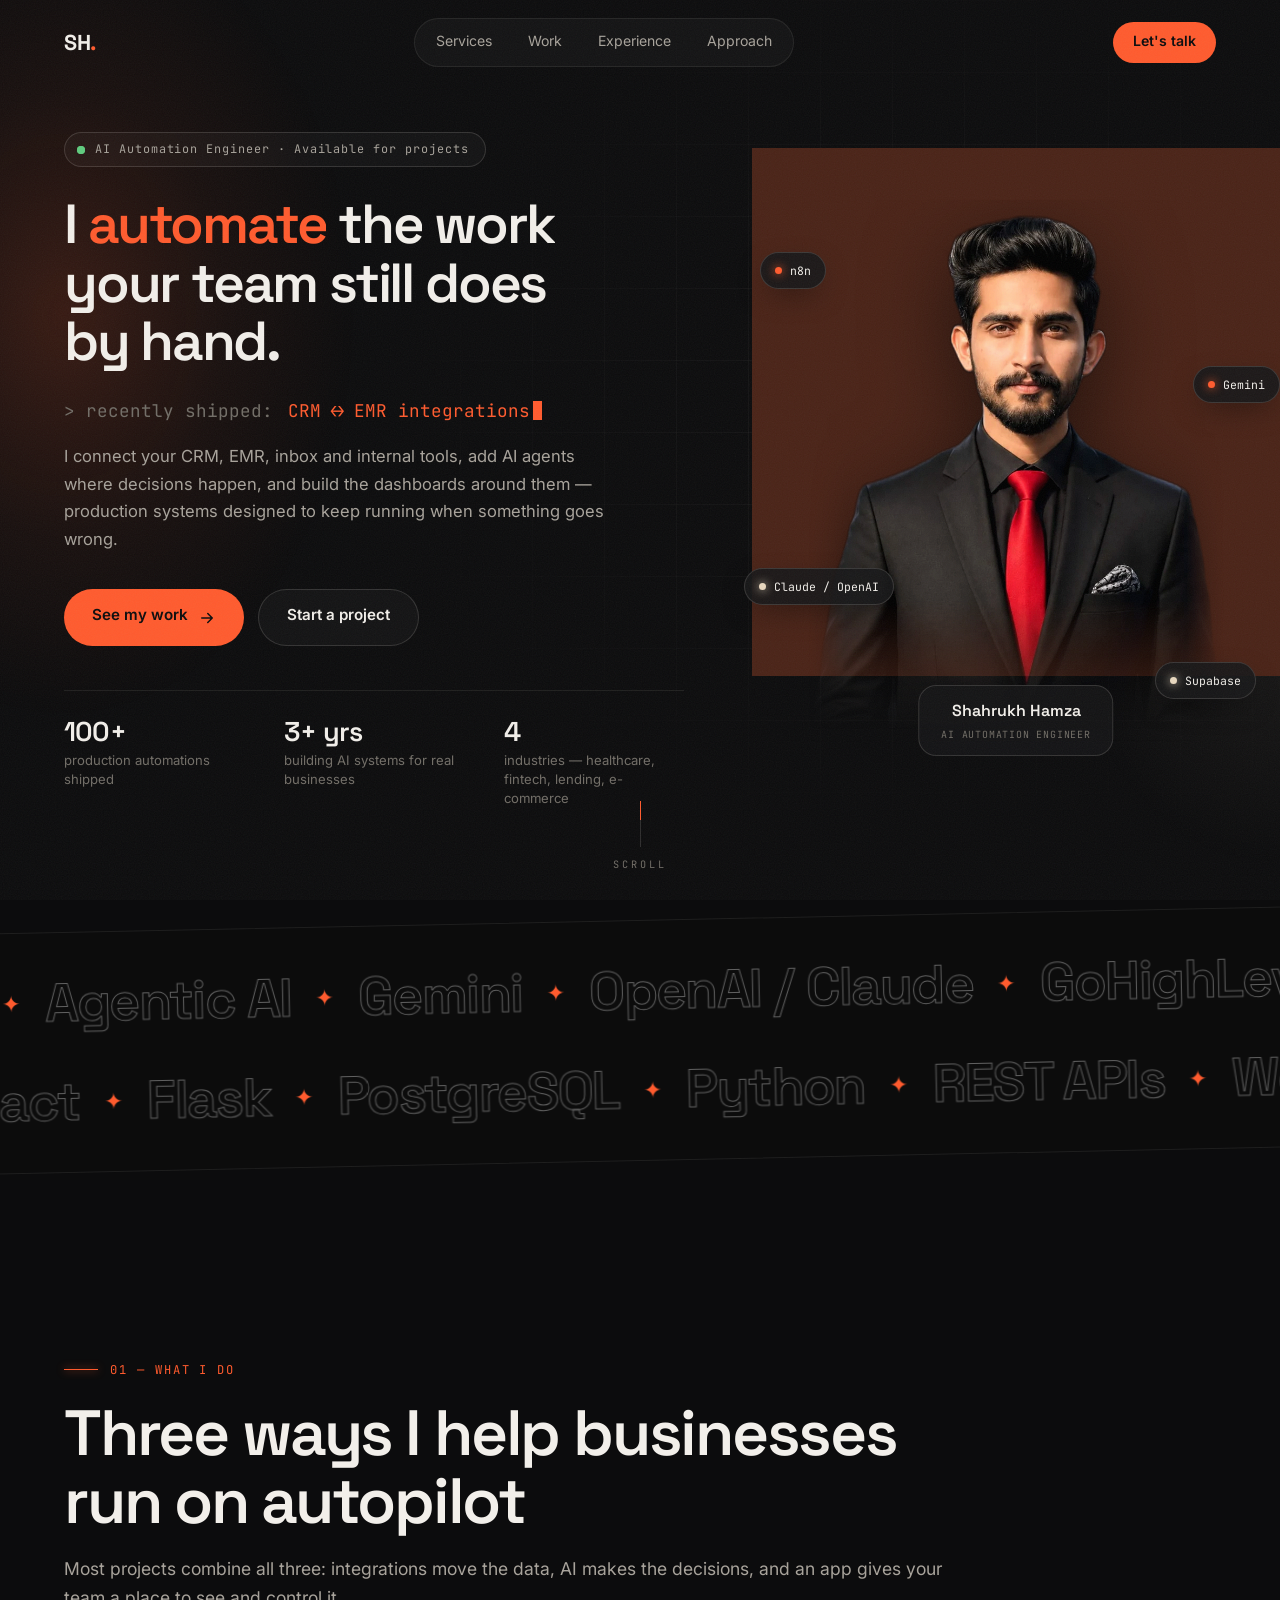
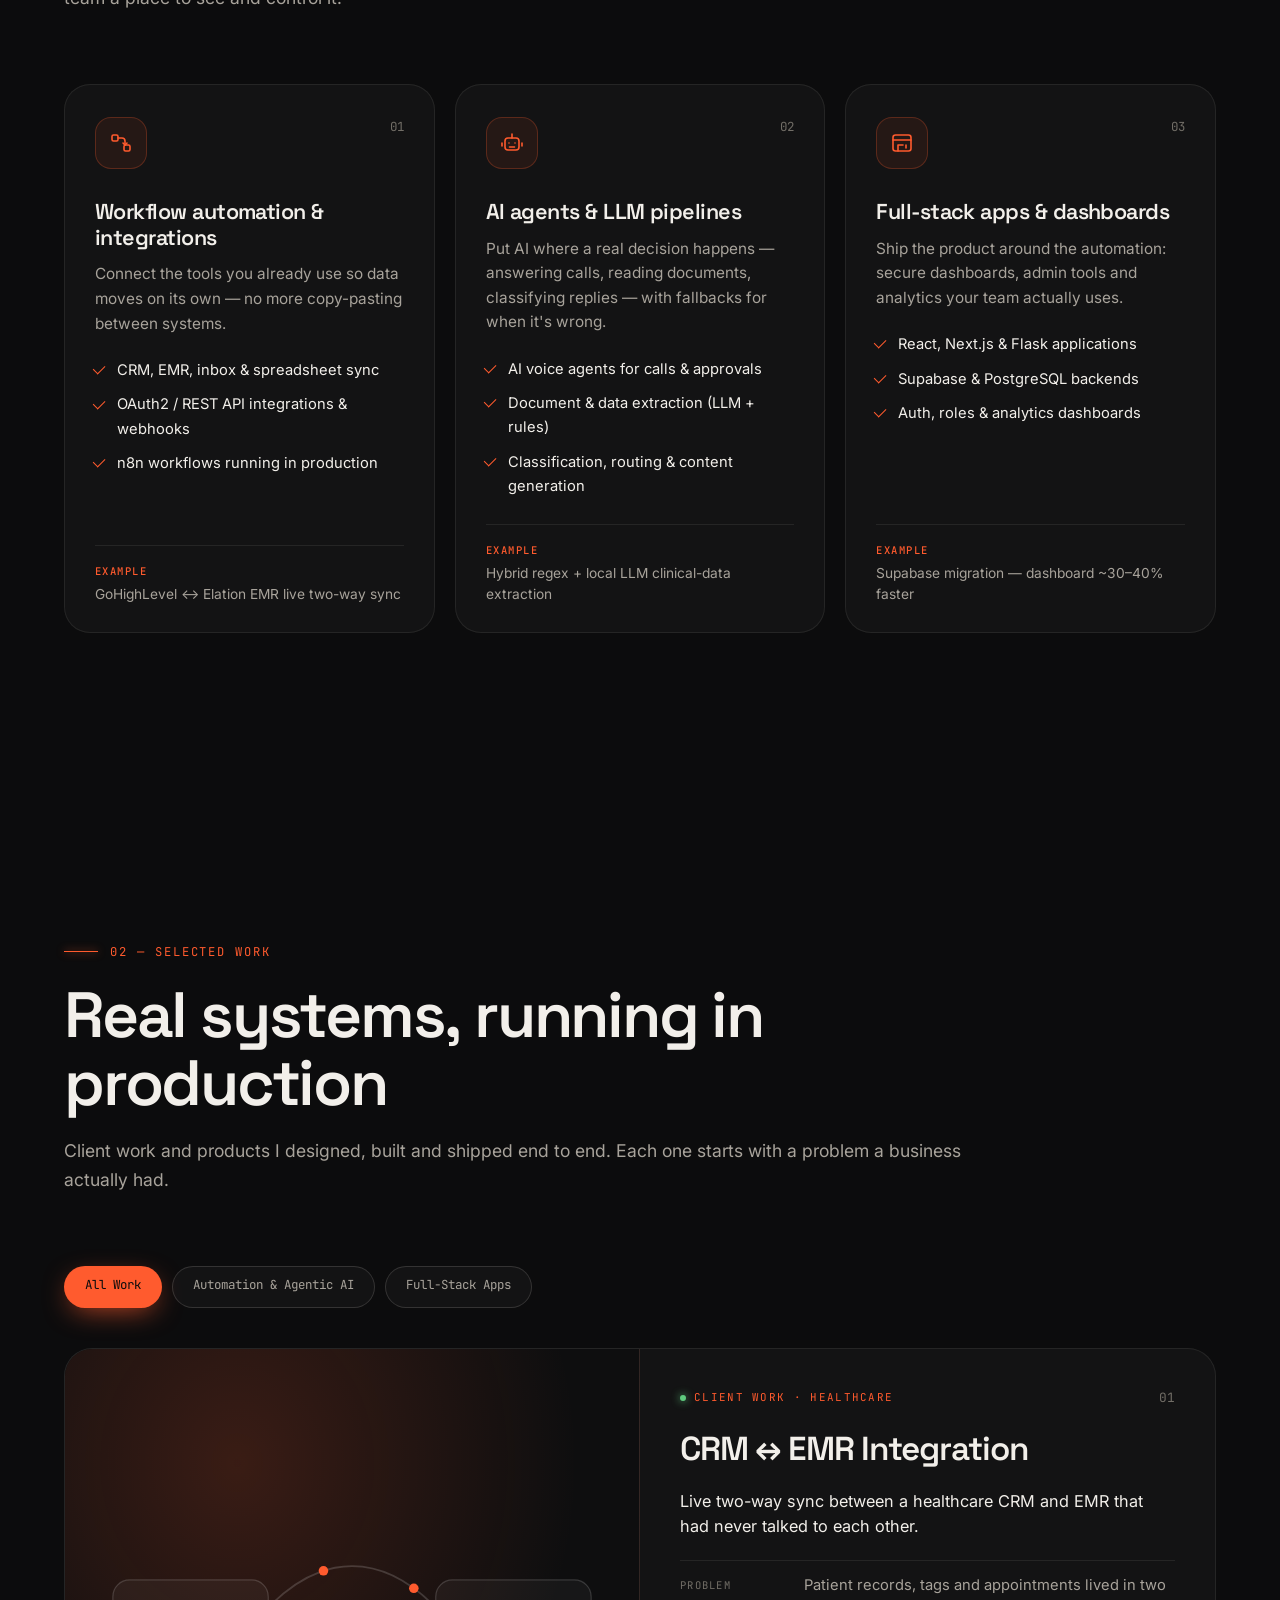
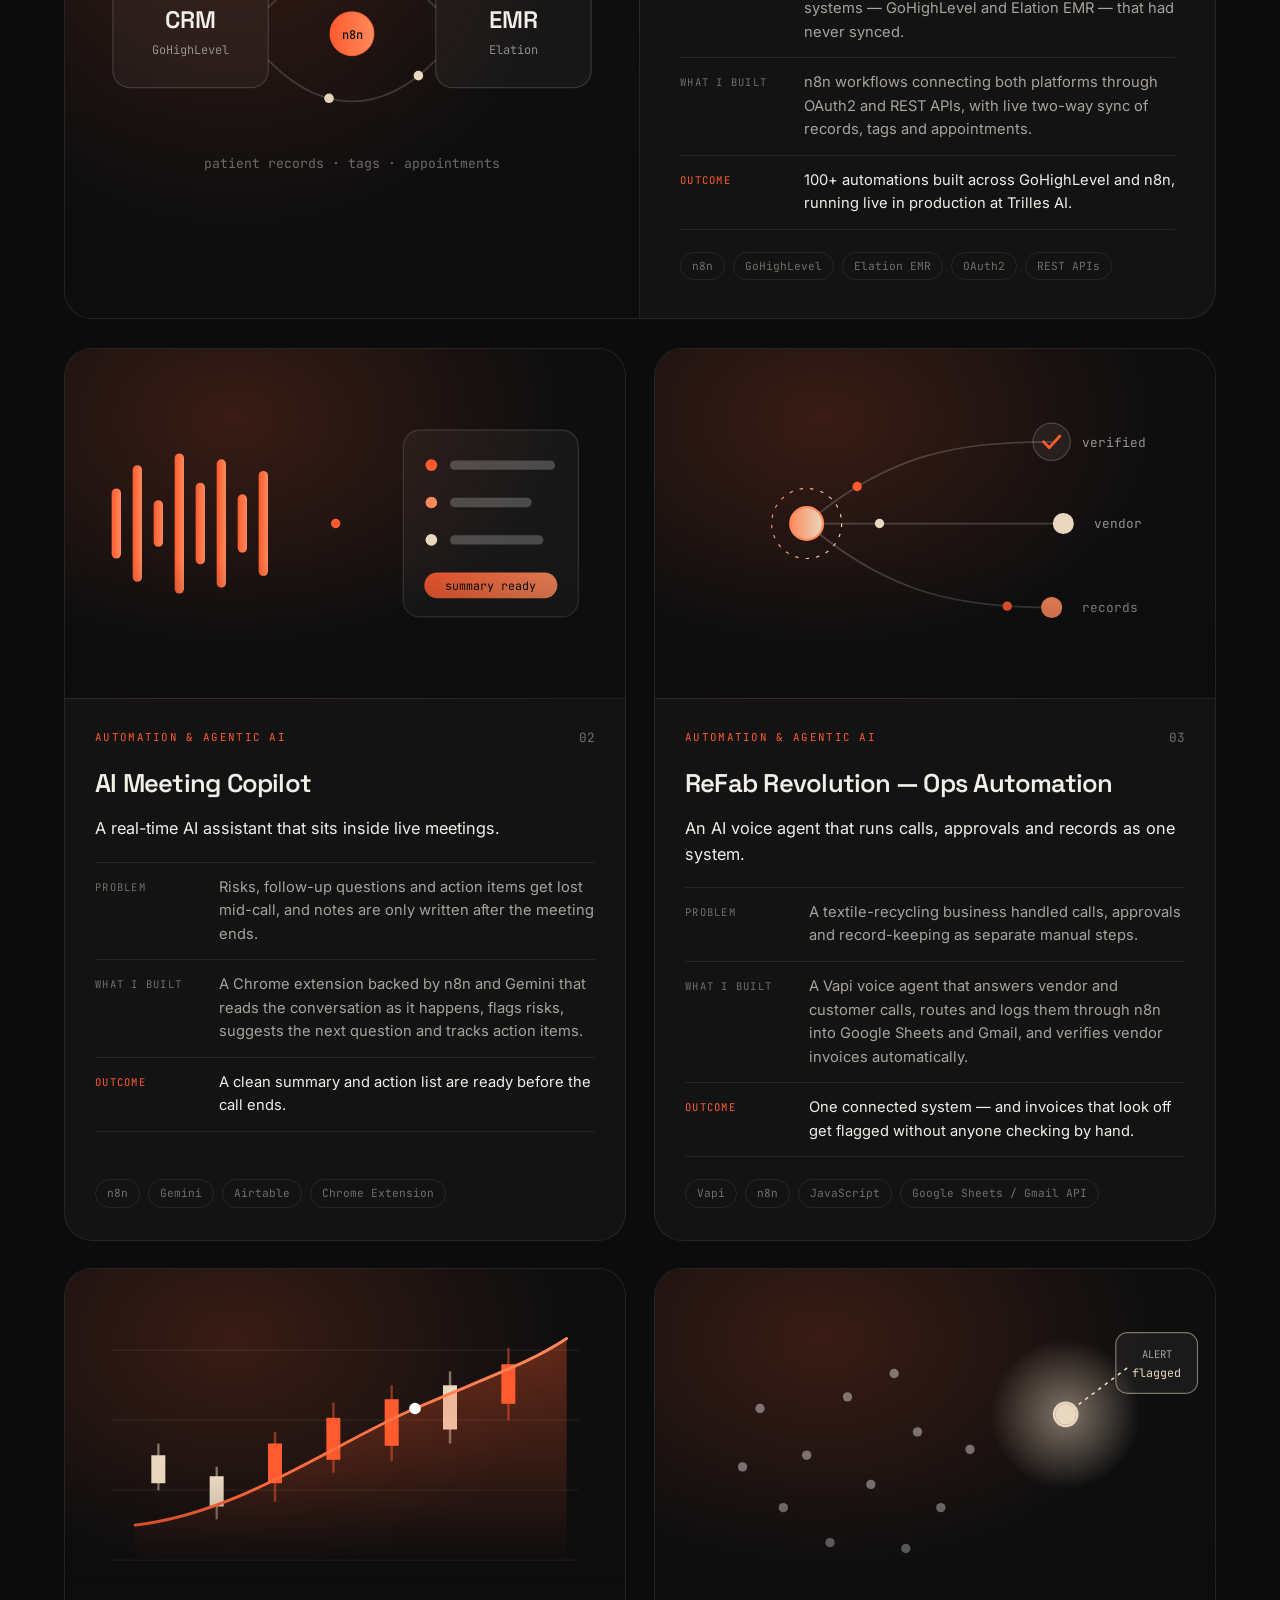
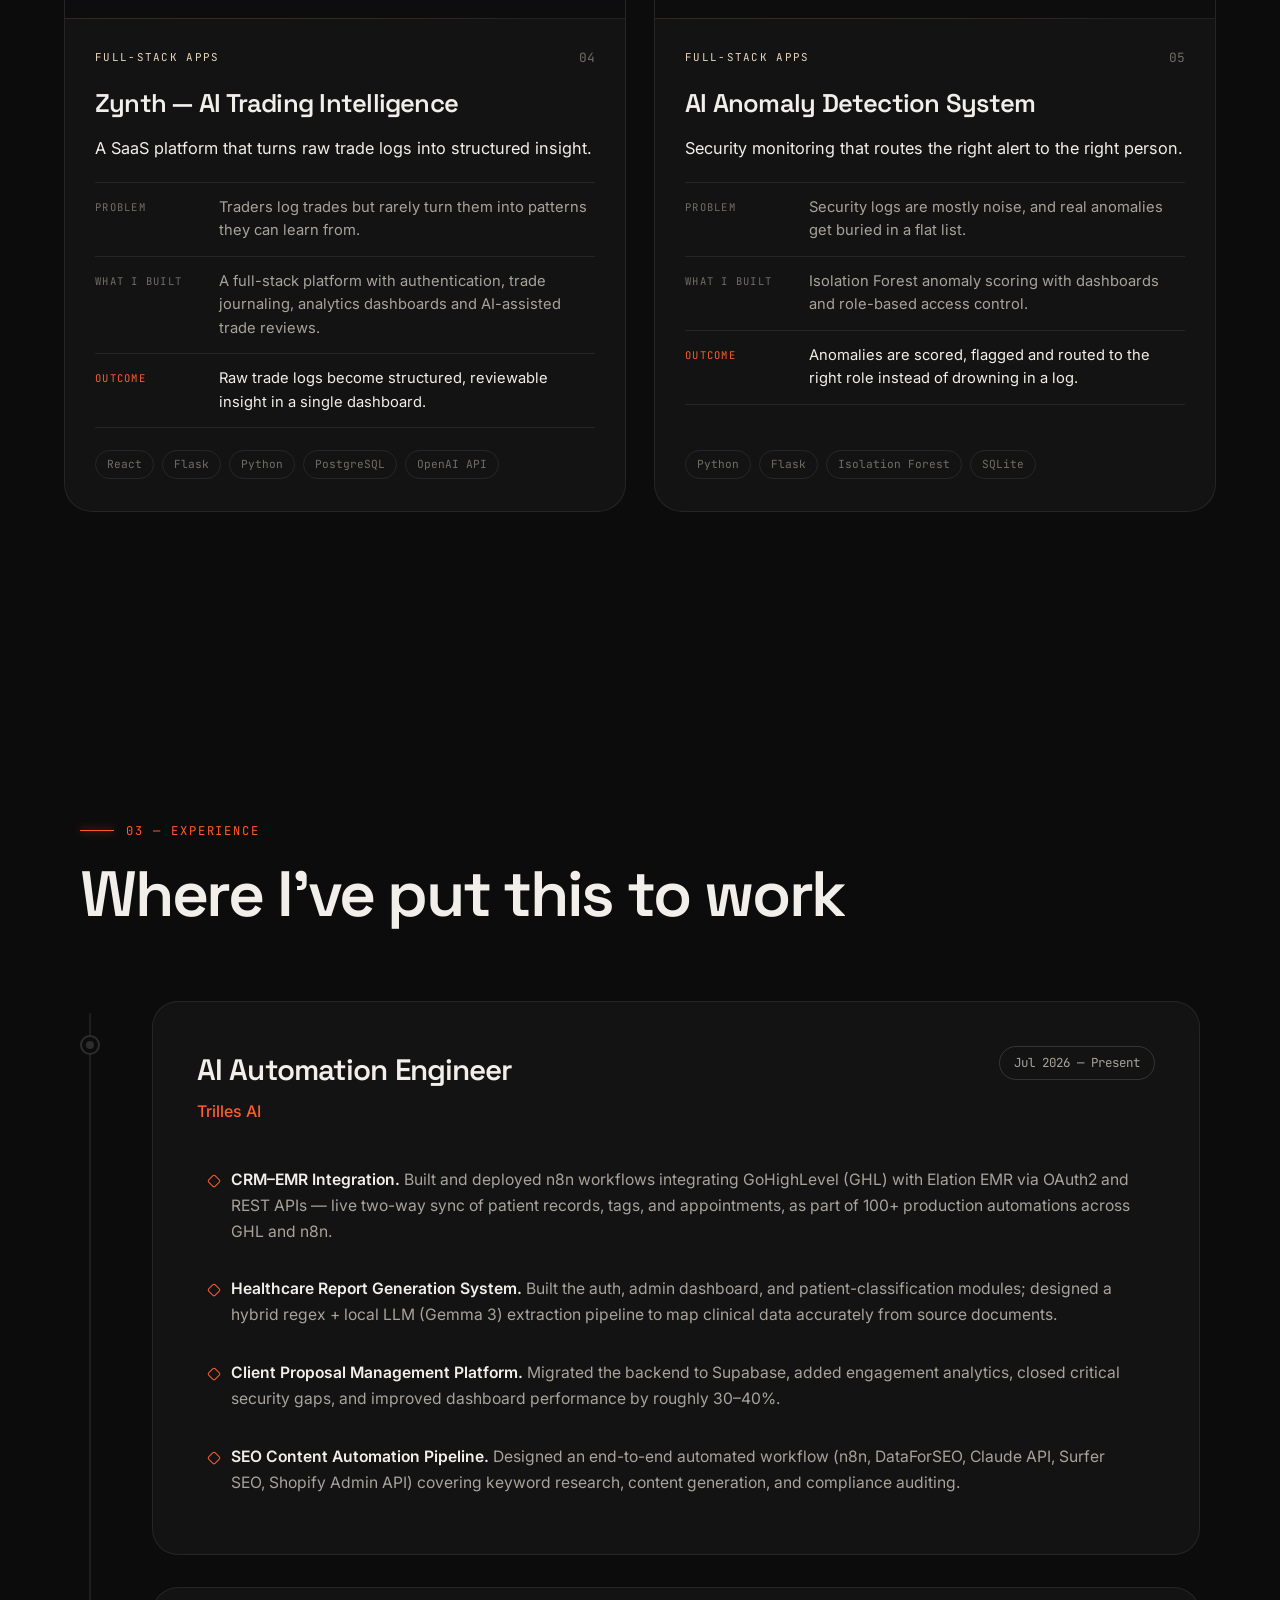
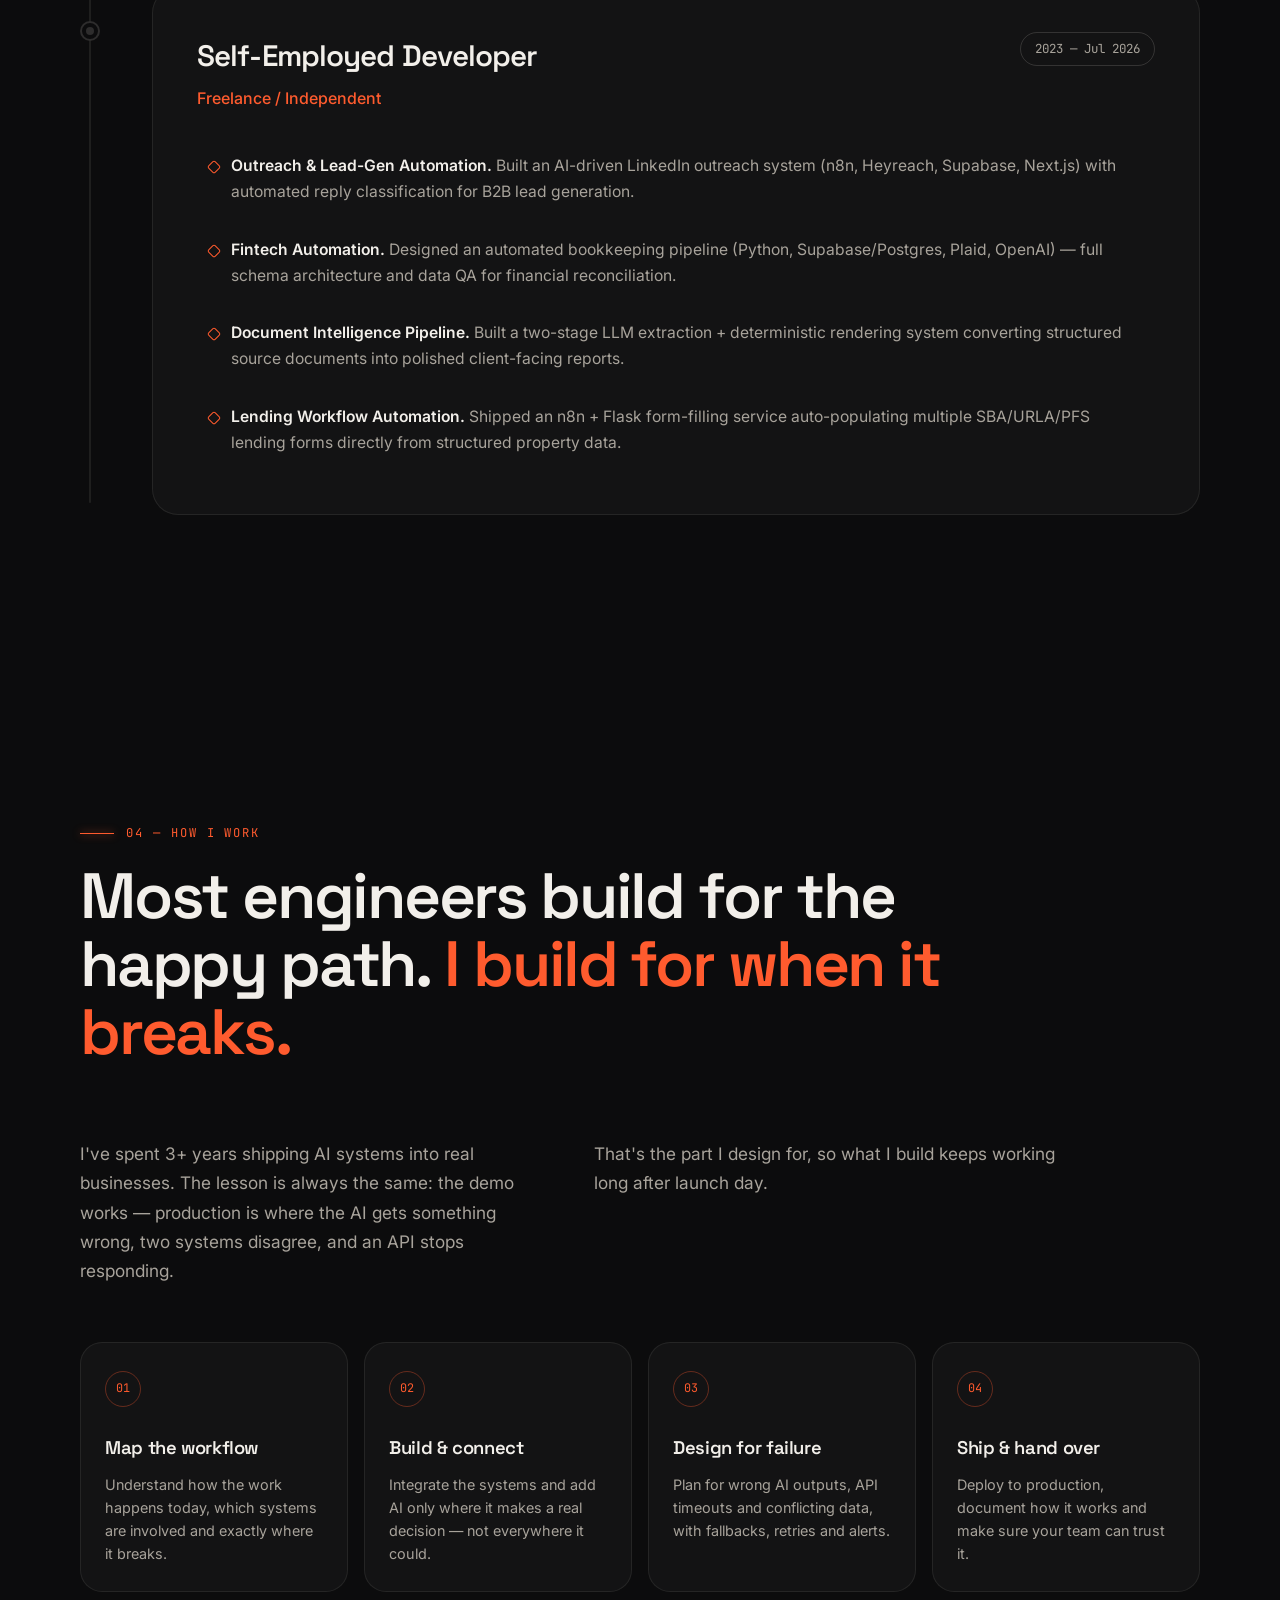
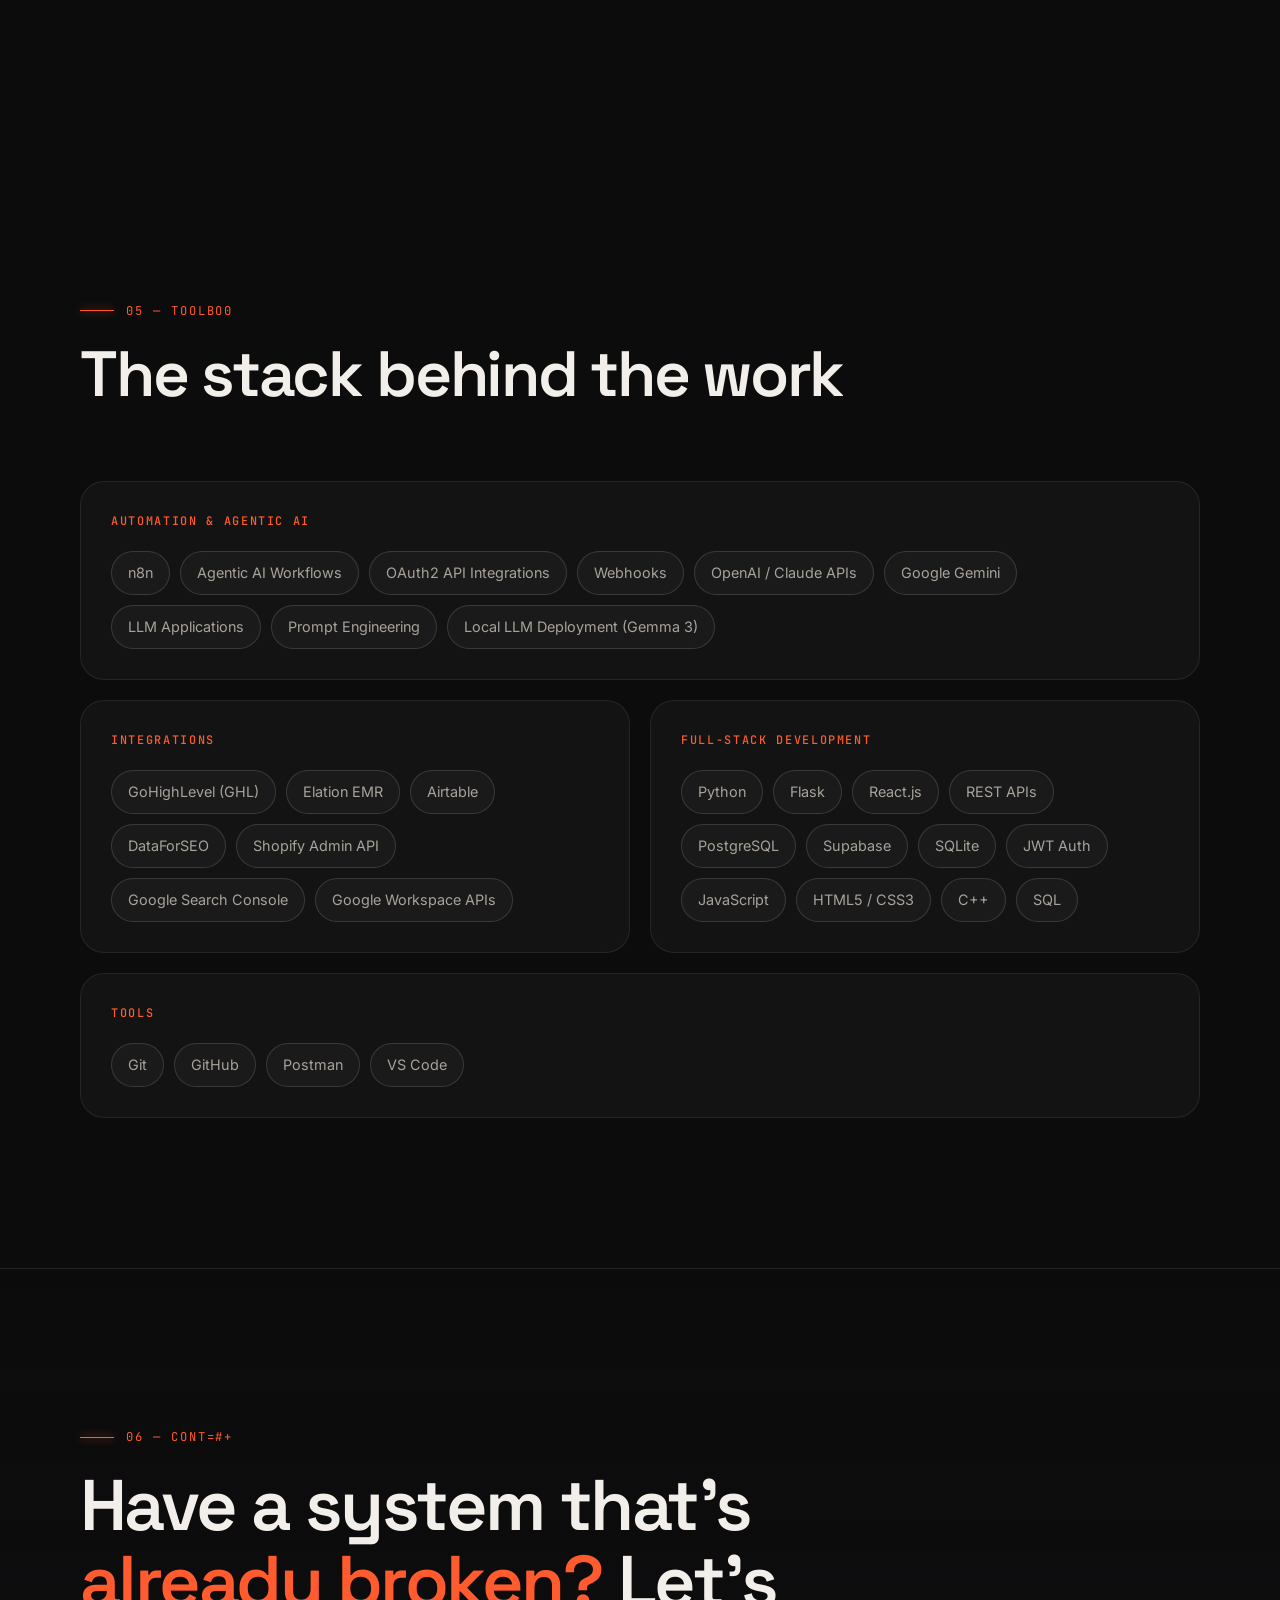
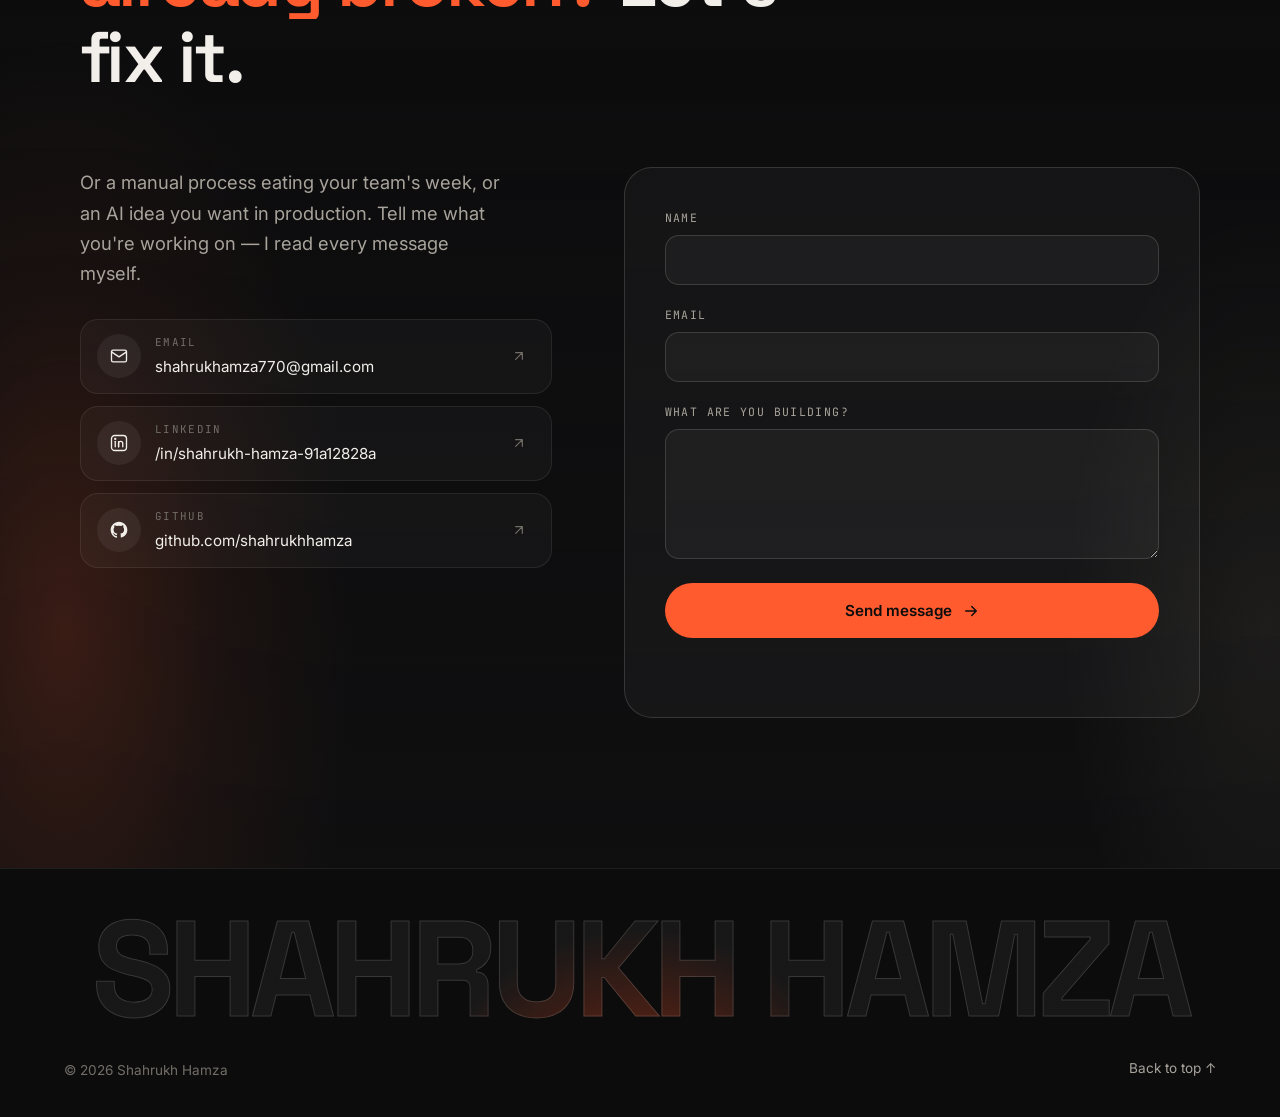
==== commit e7862280: "Update automation count to 100+ across GHL and n8n Co-Authored-By: Claude Opus 5.5 <noreply@anthropi" ====
--- a/index.html
+++ b/index.html
@@ -91,7 +91,7 @@
         <a href="#contact" class="btn btn--ghost" data-magnetic><span>Start a project</span></a>
       </div>
       <div class="hero__proof">
-        <div><strong data-count-to="40" data-suffix="+">0+</strong><span>production automations shipped</span></div>
+        <div><strong data-count-to="100" data-suffix="+">0+</strong><span>production automations shipped</span></div>
         <div><strong>3+ yrs</strong><span>building AI systems for real businesses</span></div>
         <div><strong>4</strong><span>industries — healthcare, fintech, lending, e-commerce</span></div>
       </div>
@@ -235,7 +235,7 @@
               <dl class="case__story">
                 <div><dt>Problem</dt><dd>Patient records, tags and appointments lived in two systems — GoHighLevel and Elation EMR — that had never synced.</dd></div>
                 <div><dt>What I built</dt><dd>n8n workflows connecting both platforms through OAuth2 and REST APIs, with live two-way sync of records, tags and appointments.</dd></div>
-                <div><dt>Outcome</dt><dd>17+ automations running live in production at Trilles AI.</dd></div>
+                <div><dt>Outcome</dt><dd>100+ automations built across GoHighLevel and n8n, running live in production at Trilles AI.</dd></div>
               </dl>
               <div class="case__stack"><span>n8n</span><span>GoHighLevel</span><span>Elation EMR</span><span>OAuth2</span><span>REST APIs</span></div>
             </div>
@@ -437,7 +437,7 @@
               <p class="exp__date">Jul 2026 — Present</p>
             </div>
             <ul class="exp__list">
-              <li><strong>CRM–EMR Integration.</strong> Built and deployed n8n workflows integrating GoHighLevel (GHL) with Elation EMR via OAuth2 and REST APIs — live two-way sync of patient records, tags, and appointments across 17+ production automations.</li>
+              <li><strong>CRM–EMR Integration.</strong> Built and deployed n8n workflows integrating GoHighLevel (GHL) with Elation EMR via OAuth2 and REST APIs — live two-way sync of patient records, tags, and appointments, as part of 100+ production automations across GHL and n8n.</li>
               <li><strong>Healthcare Report Generation System.</strong> Built the auth, admin dashboard, and patient-classification modules; designed a hybrid regex + local LLM (Gemma 3) extraction pipeline to map clinical data accurately from source documents.</li>
               <li><strong>Client Proposal Management Platform.</strong> Migrated the backend to Supabase, added engagement analytics, closed critical security gaps, and improved dashboard performance by roughly 30–40%.</li>
               <li><strong>SEO Content Automation Pipeline.</strong> Designed an end-to-end automated workflow (n8n, DataForSEO, Claude API, Surfer SEO, Shopify Admin API) covering keyword research, content generation, and compliance auditing.</li>
